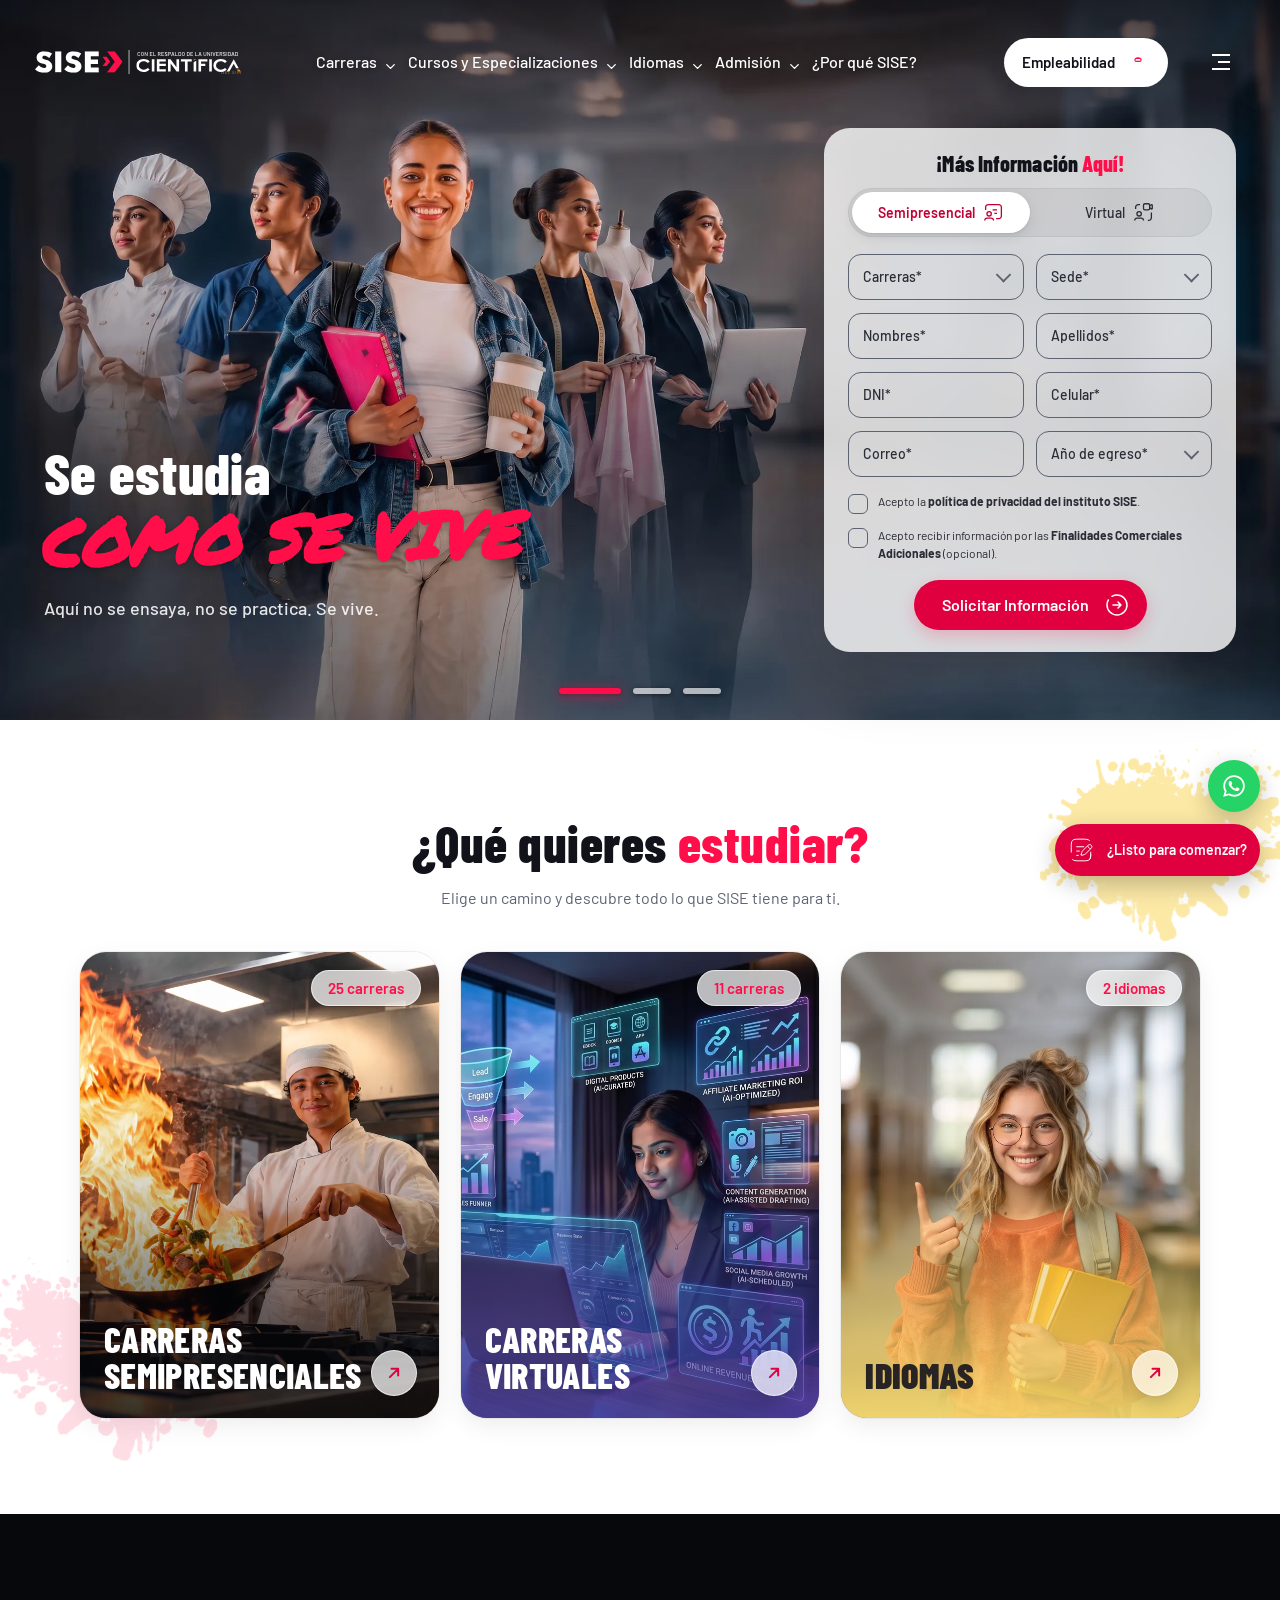
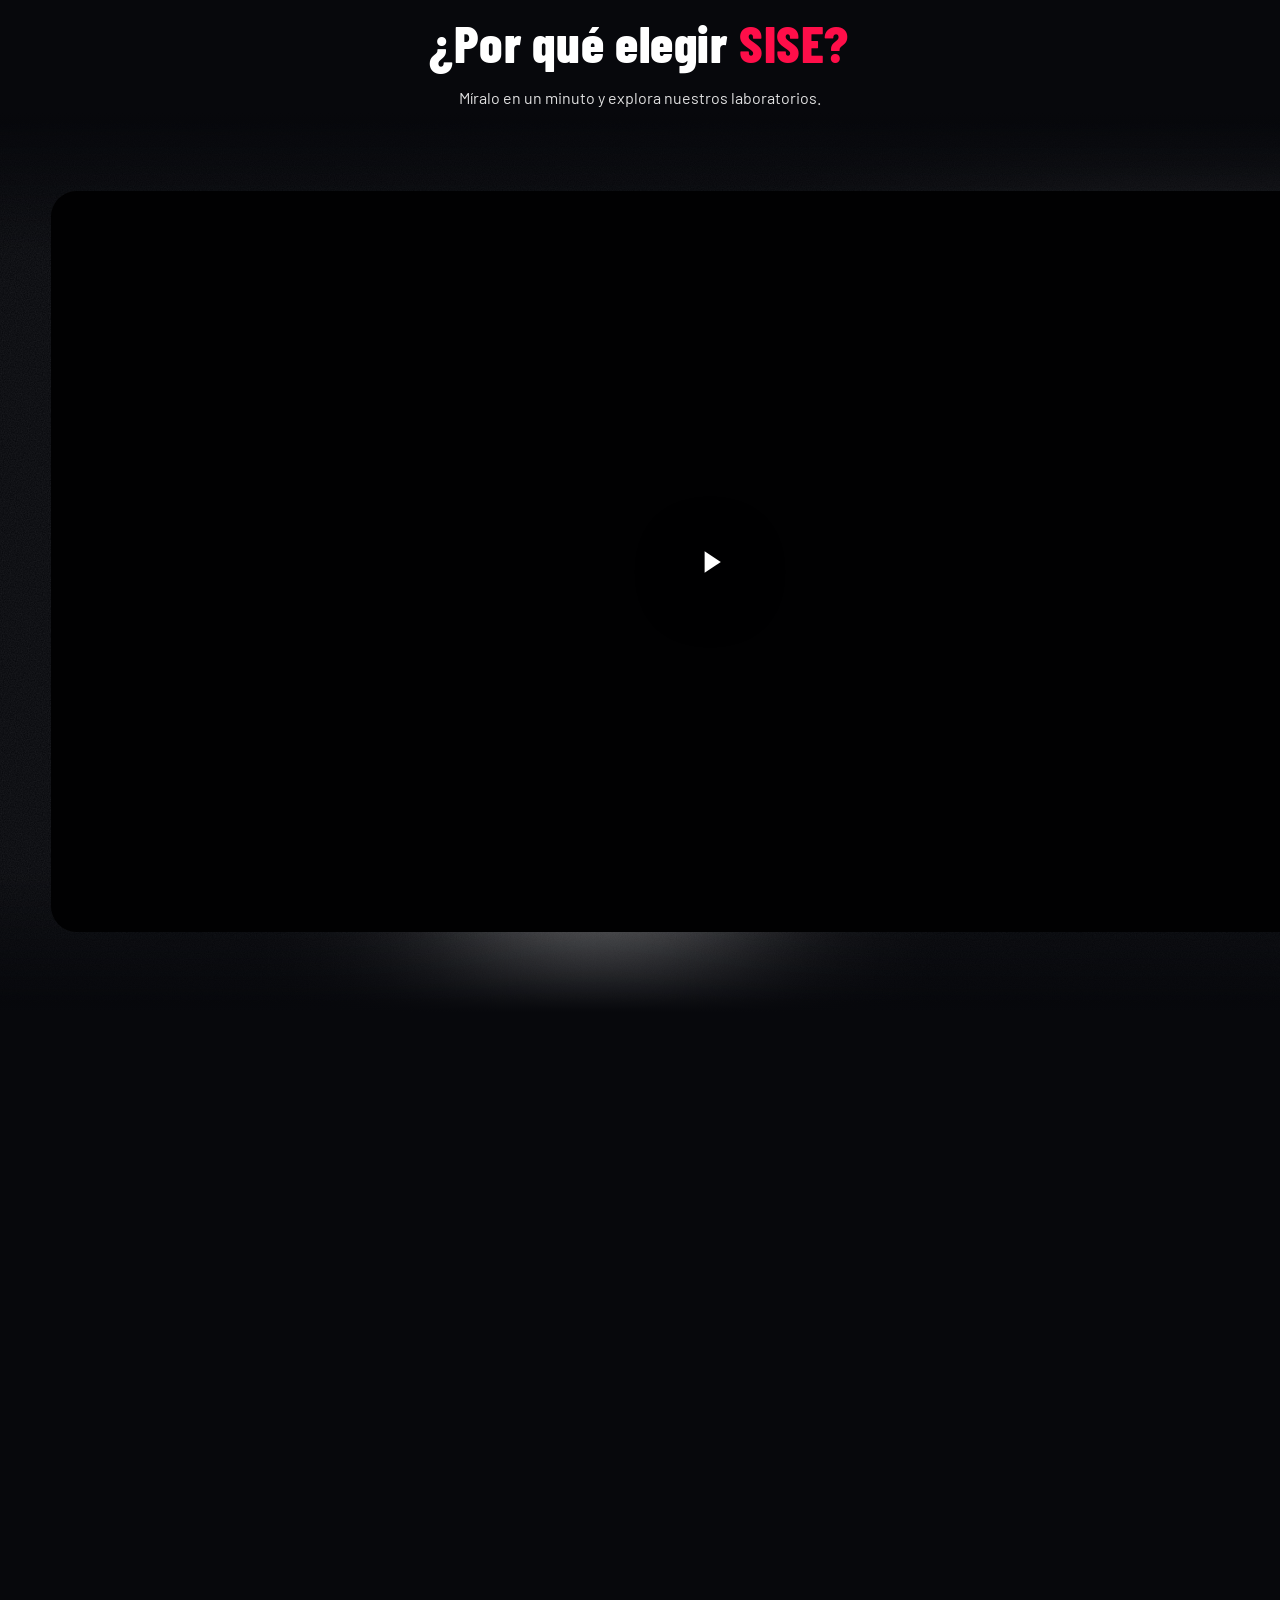
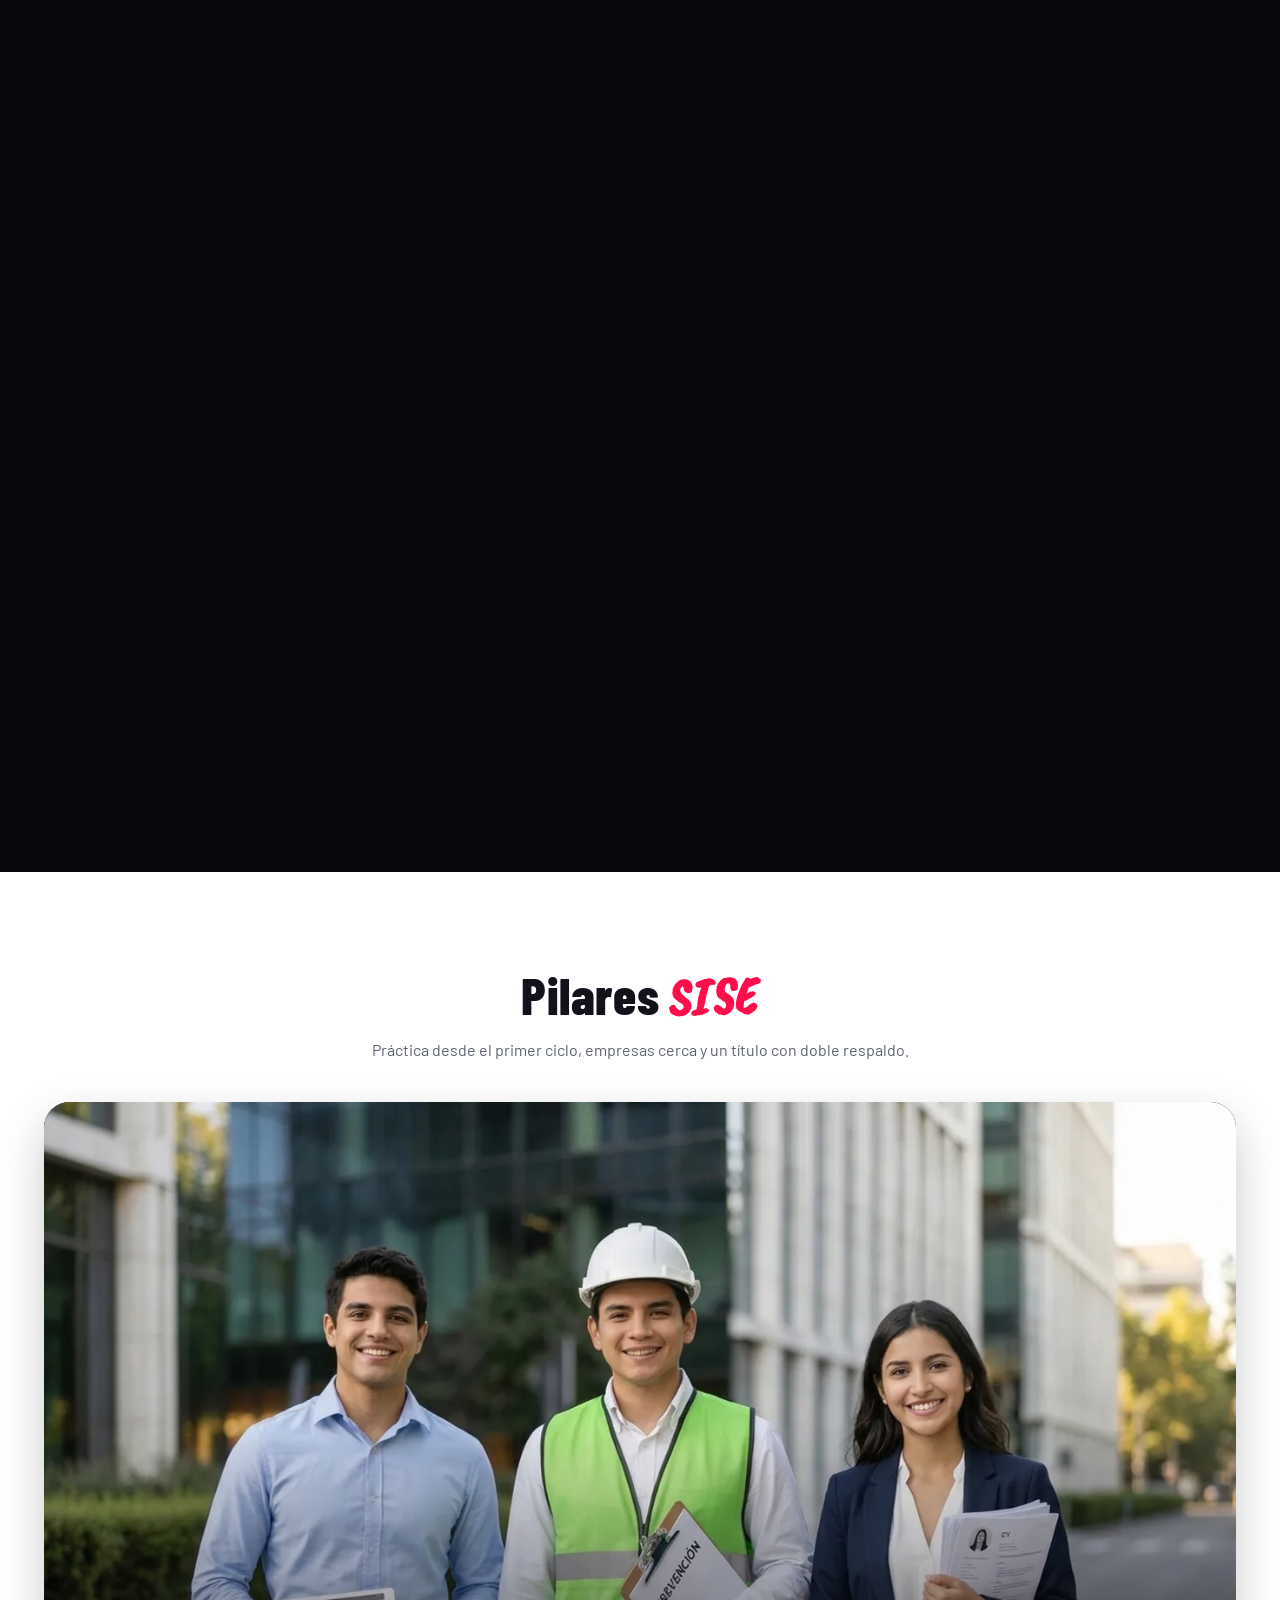
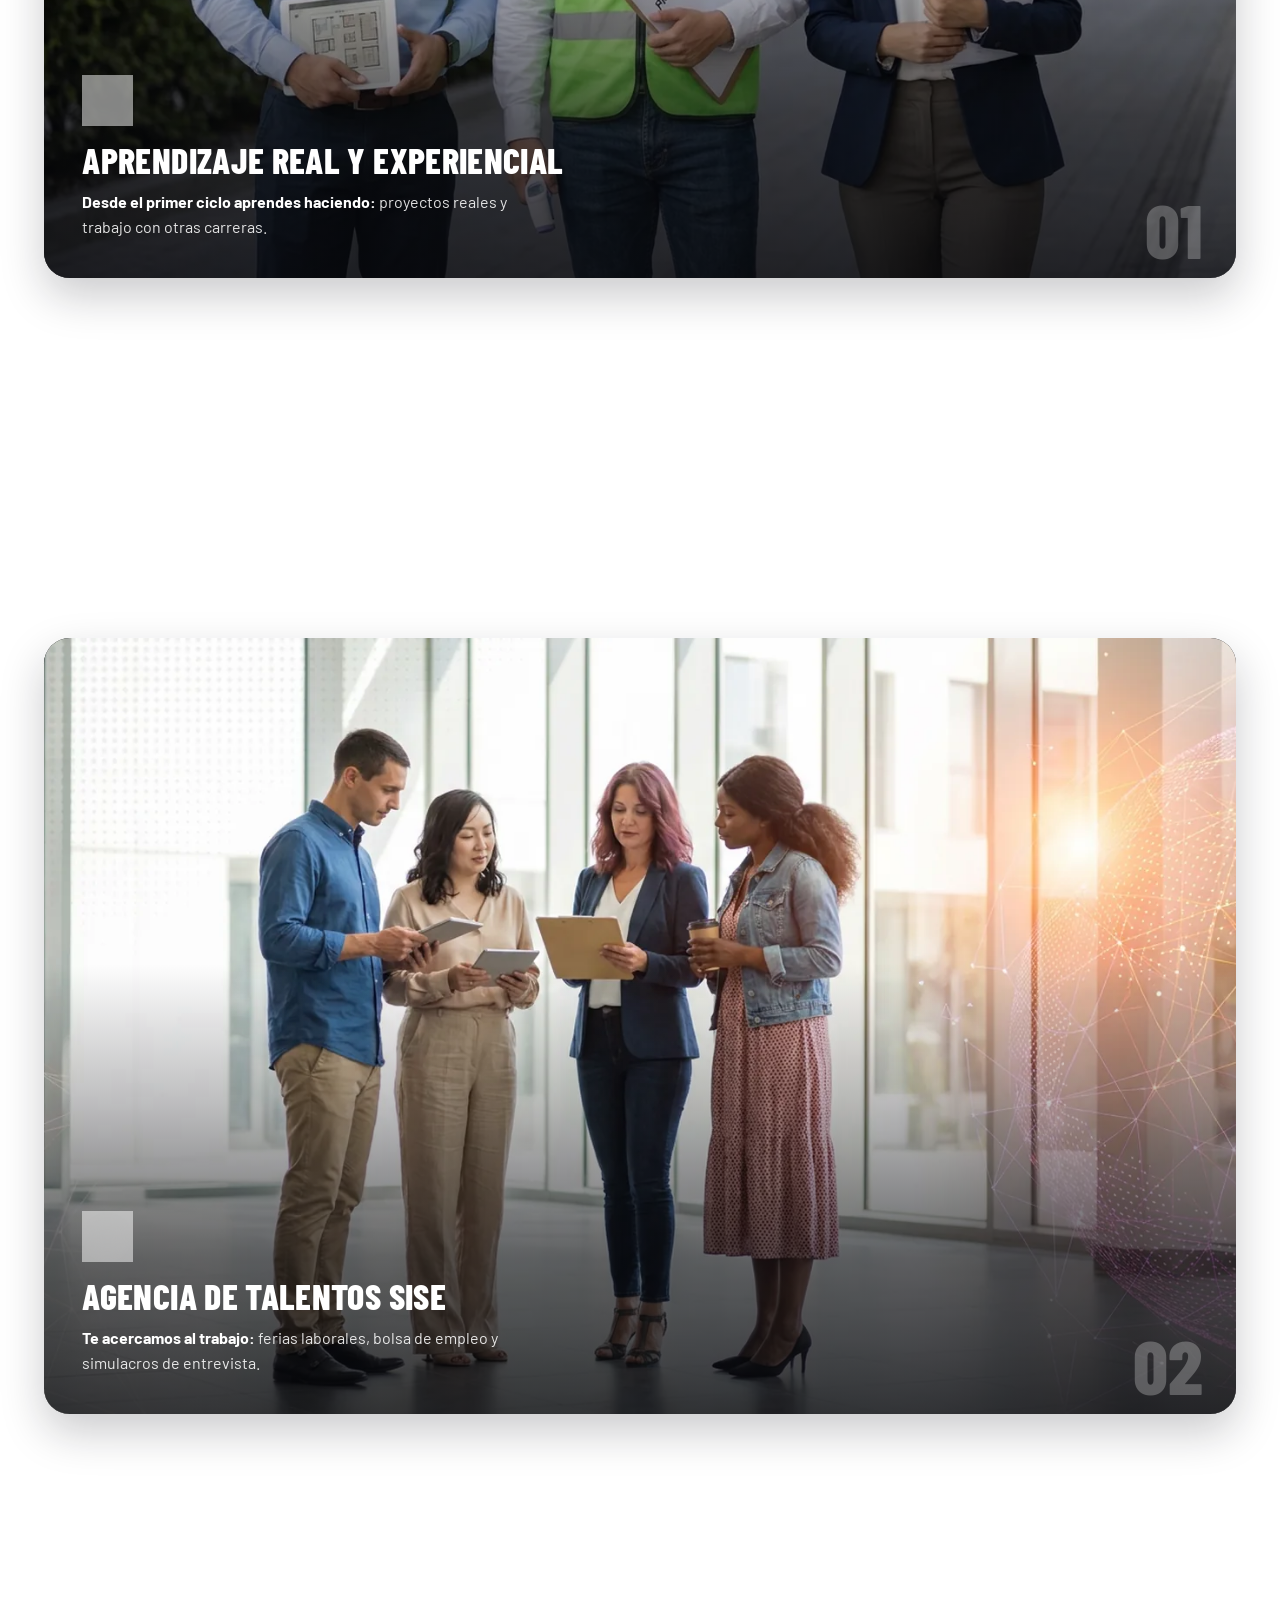
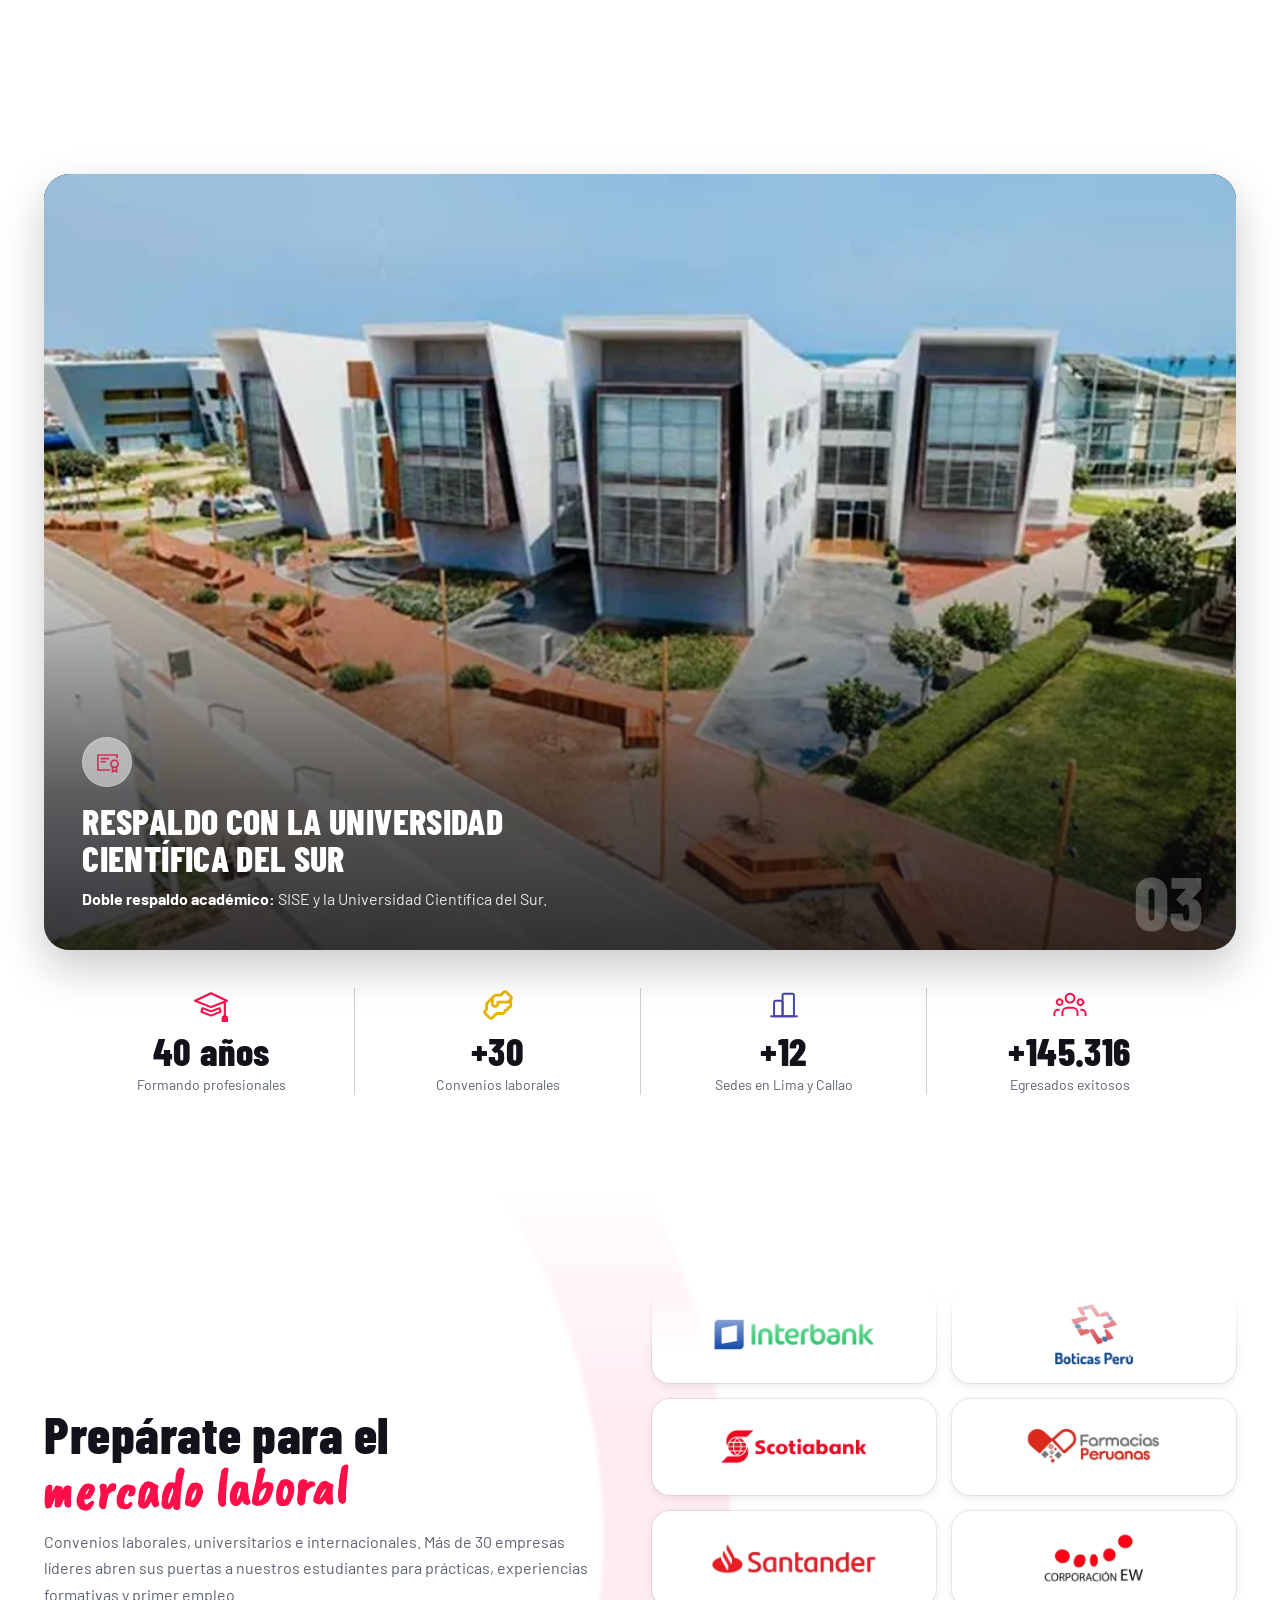
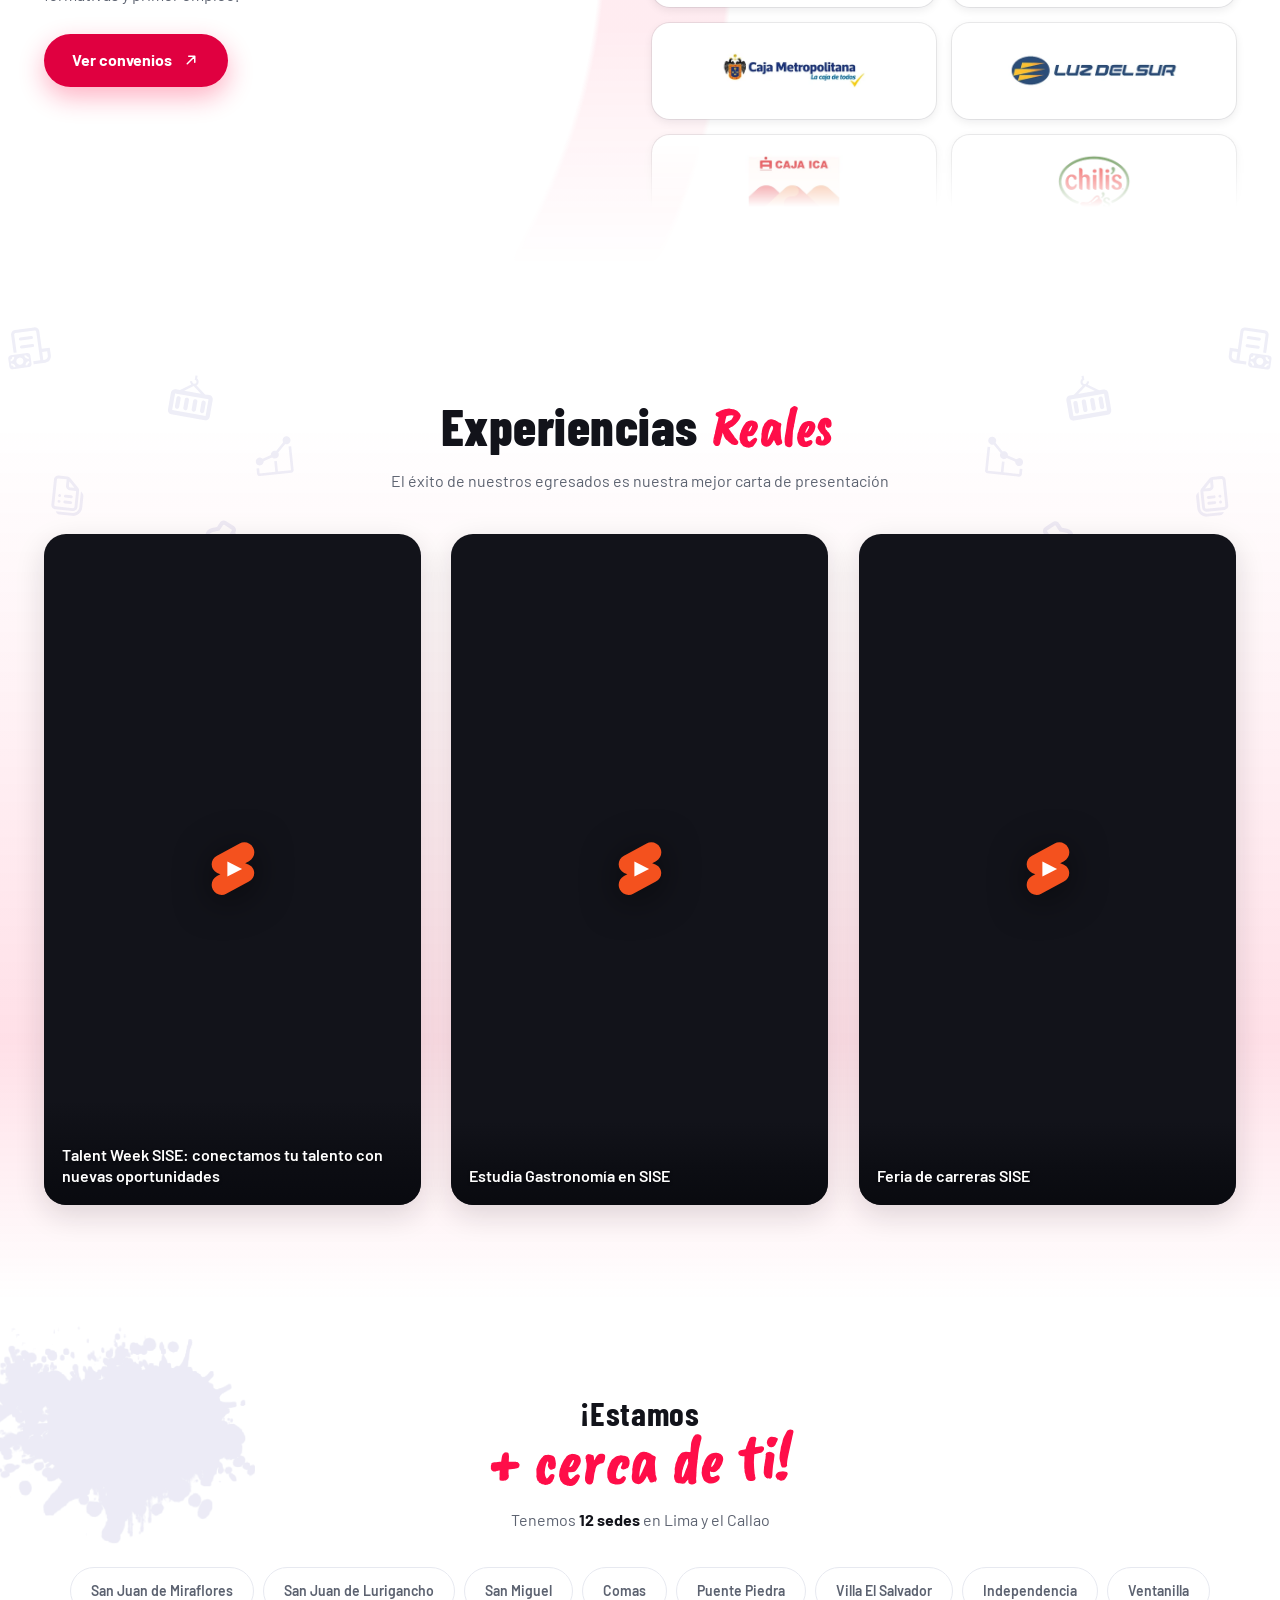
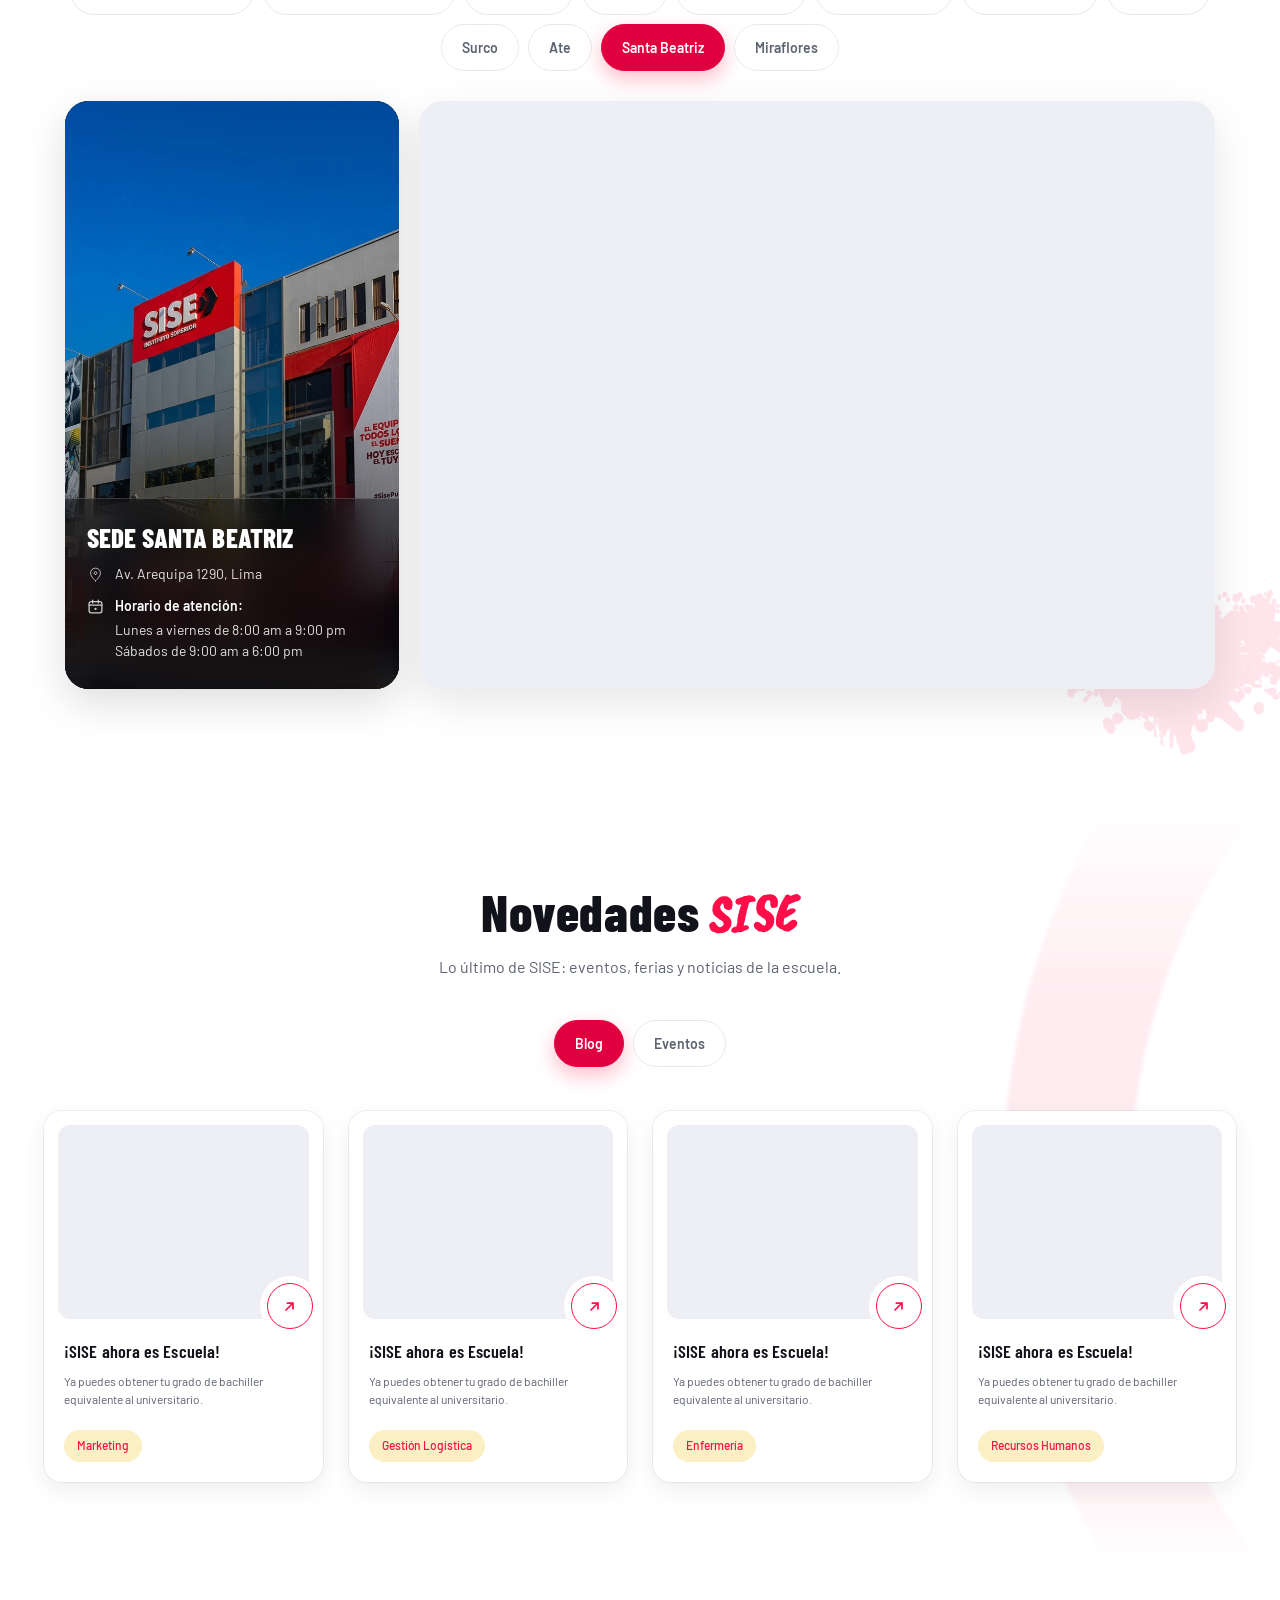
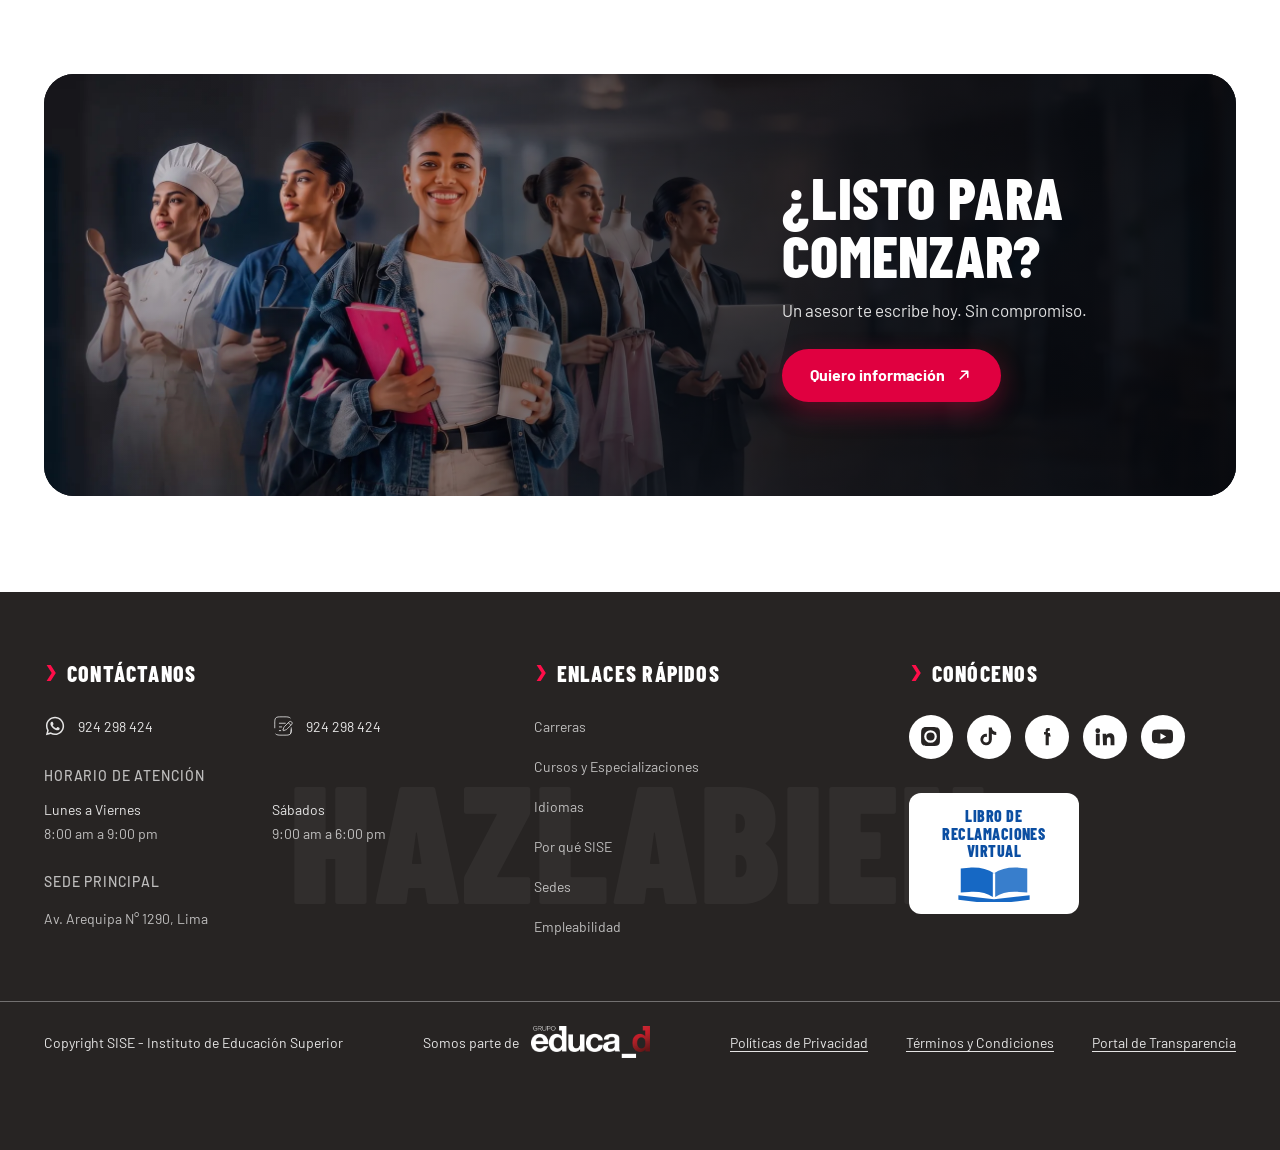
==== index.html @ 885f4445 "Logistica: areas de la carrera en tarjetas, malla real y logo mas chico - "Que aprenderas en la carr" ====
<!DOCTYPE html>
<html lang="es">
<head>
<meta charset="UTF-8">
<meta name="viewport" content="width=device-width, initial-scale=1.0">
<title>SISE · Instituto Superior — Se estudia como se vive</title>
<meta name="description" content="Instituto Superior SISE. Más de 24 carreras profesionales semipresenciales y 100% virtuales. 12 sedes en Lima y Callao. 40 años formando profesionales.">
<meta name="theme-color" content="#FF0E49">

<link rel="icon" type="image/svg+xml" href="assets/img/favicon.svg?v=769">
<link rel="icon" type="image/png" sizes="32x32" href="assets/img/favicon-32.png">
<link rel="apple-touch-icon" href="assets/img/apple-touch-icon.png">


<!-- Cada version del banner se precarga solo donde se usa: con una
     sola precarga, en movil se bajaban 82 KB de la imagen de
     escritorio que no llega a pintarse nunca. -->
<link rel="preload" as="font" type="font/woff2" crossorigin href="assets/fonts/barlow-400.woff2">
<link rel="preload" as="font" type="font/woff2" crossorigin href="assets/fonts/barlow-condensed-800.woff2">
<link rel="preload" as="image" href="assets/img/hero-01.webp?v=3">
<link rel="stylesheet" href="assets/css/style.css?v=769">
</head>
<body class="inicio">

<a class="skip-link" href="#main">Saltar al contenido</a>

<!-- ============ HEADER ============ -->
<header class="site-header" id="siteHeader">
  <div class="header-shell">
    <div class="nav-pill">
      <a class="brand" href="#inicio" aria-label="SISE — Instituto Superior, avalado por la Universidad Científica del Sur">
        <span class="brand-logo" data-ico="logo-respaldo" aria-hidden="true"></span>
      </a>

      <nav class="main-nav" id="mainNav" aria-label="Navegación principal"></nav>

      <a class="btn-empleo" href="#">
        Empleabilidad
        <span class="lottie" data-lottie="assets/anim/empleabilidad.json" aria-hidden="true"></span>
      </a>

      <button class="burger" id="burger" aria-label="Abrir menú" aria-expanded="false" aria-controls="mobileMenu">
        <span class="burger-abrir" data-ico="menu" aria-hidden="true"></span>
        <svg class="burger-cerrar" viewBox="0 0 24 24" aria-hidden="true"><path d="M5 5l14 14M19 5L5 19" fill="none" stroke="currentColor" stroke-width="2.2" stroke-linecap="round"/></svg>
      </button>
    </div>
  </div>
</header>

<!-- Menú desplegado (lo abre la hamburguesa) -->
<aside class="site-menu" id="mobileMenu" aria-hidden="true" aria-label="Men&uacute; principal">
  <div class="sm-sheet">
    <span class="sm-deco" aria-hidden="true">
      <span class="sm-deco-1" data-ico="chevron-doble"></span>
    </span>

    <div class="sm-top">
      <a class="sm-brand" href="index.html" aria-label="SISE &mdash; Instituto Superior, avalado por la Universidad Cient&iacute;fica del Sur">
        <span class="sm-brand-logo" data-ico="logo-respaldo" aria-hidden="true"></span>
      </a>
      <button class="menu-close" id="menuClose" type="button" aria-label="Cerrar men&uacute;">
        <svg viewBox="0 0 24 24" aria-hidden="true"><path d="M5 5l14 14M19 5L5 19" fill="none" stroke="currentColor" stroke-width="2.4" stroke-linecap="round"/></svg>
      </button>
    </div>


    <div class="sm-body">
      <nav class="sm-cols" id="menuNav" aria-label="Mapa del sitio"></nav>
      <div class="sm-side" id="menuSide"></div>
    </div>

    <div class="sm-foot">
      <div class="sm-contacto" id="menuContacto"></div>
      <ul class="sm-social" id="menuRedes"></ul>
    </div>
  </div>
</aside>

<main id="main">

<!-- ============ HERO ============ -->
<section class="hero" id="inicio" aria-roledescription="carrusel" aria-label="Presentación">
  <div class="hero-bg" id="heroStage"></div>
  <!-- Video solo sobre la primera diapositiva. Las otras dos son piezas
       de campana que traen su propio texto dentro de la imagen, asi que
       taparlas con el video las dejaria sin nada que decir.
       El archivo lo carga main.js y solo en escritorio: en movil son
       2,7 MB de datos para un adorno. -->
  <video class="hero-video" id="heroVideo" muted loop playsinline
         preload="none" aria-hidden="true" tabindex="-1"
         poster="assets/img/hero-01.webp?v=3"
         data-src="assets/video/home.mp4"></video>
  <div class="hero-veil"></div>

  <div class="shell hero-grid">
    <div class="hero-copy">
      <h1 class="hero-title">
        <span class="l1">Se estudia</span>
        <span class="l2">Como se vive</span>
      </h1>
      <p class="hero-sub">Aquí no se ensaya, no se practica. Se vive.</p>

    </div>

    <!-- Formulario de admisión -->
    <div class="lead-card" id="form">
      <button class="lead-cerrar" id="cerrarForm" type="button" aria-label="Cerrar formulario">
        <svg viewBox="0 0 24 24" aria-hidden="true"><path d="M6 6l12 12M18 6L6 18" fill="none" stroke="currentColor" stroke-width="2.2" stroke-linecap="round"/></svg>
      </button>
      <h2 class="lead-title">¡Más Información <em>Aquí!</em></h2>

      <form class="lead-form" id="leadForm" novalidate>
        <div class="mod-switch" role="radiogroup" aria-label="¿Qué modalidad te gustaría estudiar?">
          <button type="button" class="mod-opt is-on" role="radio" aria-checked="true" data-mod="Semipresencial">
            <span>Semipresencial</span><span data-ico="semipresencial" aria-hidden="true"></span>
          </button>
          <button type="button" class="mod-opt" role="radio" aria-checked="false" data-mod="Virtual">
            <span>Virtual</span><span data-ico="virtual" aria-hidden="true"></span>
          </button>
          <input type="hidden" name="modalidad" id="f-modalidad" value="Semipresencial">
        </div>

        <div class="field">
          <select id="f-carrera" name="carrera" required>
            <option value=""></option>
          </select>
          <label for="f-carrera">Carreras<i>*</i></label>
        </div>
        <div class="field">
          <select id="f-sede" name="sede" required>
            <option value=""></option>
          </select>
          <label for="f-sede">Sede<i>*</i></label>
        </div>

        <div class="field">
          <input id="f-nombres" name="nombres" type="text" autocomplete="given-name" placeholder="Ej. Josué" required>
          <label for="f-nombres">Nombres<i>*</i></label>
        </div>
        <div class="field">
          <input id="f-apellidos" name="apellidos" type="text" autocomplete="family-name" placeholder="Ej. Frías Aquino" required>
          <label for="f-apellidos">Apellidos<i>*</i></label>
        </div>

        <div class="field">
          <input id="f-dni" name="dni" type="text" inputmode="numeric" maxlength="8" placeholder="Ej. 72412629" required>
          <label for="f-dni">DNI<i>*</i></label>
        </div>
        <div class="field">
          <input id="f-celular" name="celular" type="tel" inputmode="numeric" maxlength="9" autocomplete="tel" placeholder="Ej. 960619753" required>
          <label for="f-celular">Celular<i>*</i></label>
        </div>

        <div class="field">
          <input id="f-correo" name="correo" type="email" inputmode="email" autocomplete="email" placeholder="Ej. josue@gmail.com" required>
          <label for="f-correo">Correo<i>*</i></label>
        </div>
        <div class="field">
          <!-- Los años los pone main.js: siempre llegan hasta el actual -->
          <select id="f-anio" name="anio" required>
            <option value=""></option>
          </select>
          <label for="f-anio">Año de egreso<i>*</i></label>
        </div>

        <label class="check">
          <input type="checkbox" name="privacidad" required>
          <span class="box" aria-hidden="true"></span>
          <span class="txt">Acepto la <a href="politica-de-privacidad.html" target="_blank" rel="noopener">política de privacidad del instituto SISE</a>.</span>
        </label>

        <label class="check">
          <input type="checkbox" name="comerciales">
          <span class="box" aria-hidden="true"></span>
          <span class="txt">Acepto recibir información por las <a href="#" target="_blank" rel="noopener">Finalidades Comerciales Adicionales</a> (opcional).</span>
        </label>

        <button class="submit-btn" type="submit">
          <span>Solicitar Información</span>
          <span data-ico="flecha-circulo" aria-hidden="true"></span>
        </button>
        <p class="form-msg" id="formMsg" role="status" aria-live="polite"></p>
      </form>
    </div>
  </div>

  <div class="hero-nav" id="heroNav" hidden>
    <div class="hero-dots" id="heroDots" role="tablist" aria-label="Diapositivas"></div>
  </div>
</section>


<!-- ============ CARRERAS ============ -->
<section class="section hub" id="carreras">
  <div class="shell">
    <header class="section-head reveal">
      <h2 class="section-title">&iquest;Qu&eacute; quieres <em>estudiar?</em></h2>
      <p class="section-sub">Elige un camino y descubre todo lo que SISE tiene para ti.</p>
    </header>

    <div class="hub-grid reveal reveal-stagger">
      <a class="hub-card hub--rojo" href="carreras-semipresenciales.html" style="animation-delay:0ms">
        <span class="hub-photo" data-bg="assets/img/hub-semipresencial.webp"></span>
        <span class="hub-sello">25 carreras</span>
        <span class="hub-body">
          <span class="hub-title">Carreras <br>Semipresenciales</span>
        </span>
      </a>

      <a class="hub-card hub--azul" href="carreras-virtuales.html" style="animation-delay:80ms">
        <span class="hub-photo" data-bg="assets/img/hub-virtual.webp"></span>
        <span class="hub-sello">11 carreras</span>
        <span class="hub-body">
          <span class="hub-title">Carreras <br>Virtuales</span>
        </span>
      </a>

      <a class="hub-card hub--amarillo" href="idiomas.html" style="animation-delay:160ms">
        <span class="hub-photo" data-bg="assets/img/hub-idiomas.webp"></span>
        <span class="hub-sello">2 idiomas</span>
        <span class="hub-body">
          <span class="hub-title">Idiomas</span>
        </span>
      </a>
    </div>
  </div>
</section>

<!-- ============ ¿POR QUÉ ELEGIR SISE? ============ -->
<!-- Panel con carril: el titulo pasa con el scroll normal y despues la
     fila (video + laboratorios) se queda fija a pantalla completa
     mientras el scroll la desplaza de lado. Las tarjetas las pinta
     main.js desde PORQUE_SLIDES. -->
<section class="section porque" id="porque">
  <div class="pq-panel">
    <header class="section-head reveal">
      <h2 class="section-title">&iquest;Por qu&eacute; elegir <em>SISE?</em></h2>
      <p class="section-sub">M&iacute;ralo en un minuto y explora nuestros laboratorios.</p>
    </header>

    <!-- El recorrido: mide una pantalla mas lo que viaja la fila -->
    <div class="pq-recorrido">
      <div class="pq-pin">
        <!-- Foto de fondo: se queda quieta mientras la fila se desliza -->
        <div class="pq-fondo" aria-hidden="true"></div>
        <div class="pq-caja" id="pqCaja">
          <div class="pq-carril" id="pqCarril">
            <div class="pq-video" id="pqVideoView" data-yt="E2R48vT67i8">
              <div class="pq-poster" id="pqPoster" aria-hidden="true"></div>
              <button class="pq-play" id="pqPlay" type="button" aria-label="Reproducir el video de SISE">
                <svg viewBox="0 0 24 24" aria-hidden="true"><circle cx="12" cy="12" r="11" fill="rgba(0,0,0,.42)"/><path d="M10 8v8l6-4z" fill="#fff"/></svg>
              </button>
            </div>
          </div>
        </div>
        <!-- Guia de deslizamiento: solo cuando la fila se mueve con el dedo -->
        <div class="pq-guia" aria-hidden="true">
          <span class="pq-guia-txt">Desliza
            <svg viewBox="0 0 24 24"><path d="M5 12h14m0 0-5-5m5 5-5 5" fill="none" stroke="currentColor" stroke-width="2" stroke-linecap="round" stroke-linejoin="round"/></svg>
          </span>
          <span class="pq-guia-barra"><span></span></span>
        </div>
      </div>
    </div>
  </div>
</section>

<!-- ============ PILARES SISE ============ -->
<!-- Panel con foto de fondo que cambia cada 3 segundos. Abajo, una
     pestana por pilar: la activa muestra su texto y su linea avanza
     mientras dura la foto. -->
<section class="section pilares" id="pilares">
  <div class="shell">
    <header class="section-head reveal">
      <h2 class="section-title">Pilares <em>SISE</em></h2>
      <p class="section-sub">Pr&aacute;ctica desde el primer ciclo, empresas cerca y un t&iacute;tulo con doble respaldo.</p>
    </header>

    <!-- Las tres se apilan al bajar: cada una se queda pegada y la
         siguiente se le monta encima dejando ver su borde. El orden lo
         marca --i, que separa los topes. -->
    <div class="pil-stack">
      <article class="pil-ficha reveal" style="--i:0">
        <span class="pil-ficha-foto" data-bg="assets/img/pilar-aprendizaje.webp"></span>
        <span class="pil-ficha-n" aria-hidden="true">01</span>
        <div class="pil-ficha-txt">
          <span class="pil-ico"><svg class="pil-svg" viewBox="0 0 24 24" fill="none" aria-hidden="true">
            <path d="M14.7139 10.238C14.8005 9.9976 14.9351 9.77731 15.1095 9.59053C15.2839 9.40376 15.4945 9.25439 15.7284 9.15151C16.2133 8.93651 16.7624 8.91681 17.2614 9.09651C18.3104 9.46851 18.8709 10.583 18.5129 11.586C18.3339 12.0875 17.9814 12.516 17.4979 12.6725C16.9979 12.8345 15.8649 12.989 15.5904 13.7575M8.3714 3.75401C8.3534 4.13901 8.5364 4.73901 8.8414 5.02101C9.1114 5.27101 8.7709 5.92001 9.1054 6.29801C9.4754 6.71701 9.4234 6.96001 9.0929 7.53301C8.5579 8.46051 8.2909 9.35401 8.5814 10.571M11.1984 12.961C10.5619 13.093 10.1184 12.377 9.7129 11.876C9.0949 11.111 8.6879 10.5325 7.9029 10.38C6.2859 10.0655 5.6744 7.63551 6.8464 6.81551C7.2544 6.53051 7.8744 6.43351 7.9224 5.72701C7.9549 5.24401 7.6209 5.37601 7.4099 5.42101L6.5929 5.59451C6.0109 5.71801 6.3729 4.89701 6.7939 4.81101M10.5539 14.922C10.3434 13.983 9.6414 13.49 8.7229 13.3955C8.1879 13.3405 7.8259 12.774 7.4144 12.444C6.9094 12.039 6.3994 11.863 6.0254 12.359C5.9384 11.904 5.5974 11.666 5.3254 11.4005C5.0374 11.1195 4.9089 10.602 4.7704 10.177M6.3789 15.1485C7.2409 15.1945 7.4359 14.9835 7.9189 14.826C8.3384 14.689 8.8114 14.803 9.0409 15.02M10.6519 17.4645L9.2909 16.8555C8.3159 16.42 8.7359 15.2455 9.2824 14.83M20.2444 12.3285C20.5734 11.7345 21.2019 11.1685 21.1129 10.4C21.0414 9.78601 20.3829 9.57551 19.9454 8.89051C19.6914 8.49401 19.9364 7.72551 19.0699 6.83551C18.4939 6.24551 18.4909 5.40451 18.2324 4.76051C17.8839 3.89051 17.1874 2.90201 16.4454 2.91701C15.9569 2.92701 15.4964 3.41851 14.9819 2.78701C14.4204 2.09801 12.9904 2.54051 13.1034 3.77701C12.3149 4.45151 12.0684 5.55651 12.2624 6.51851C12.3874 7.13551 12.0249 7.70851 12.1194 8.54601C12.1674 8.96751 12.4704 9.10501 12.3864 9.78751C12.2944 10.5325 12.8764 10.755 12.7254 11.2705C12.5594 11.8375 12.5444 12.313 12.6219 12.7505C12.7269 13.347 12.7544 13.948 12.5784 14.547C12.3949 15.539 11.9779 16.361 12.6209 17.537C12.2709 18.44 12.4309 19.3435 12.6449 20.247C12.6209 21.7245 13.8449 22.112 14.9989 21.289C15.5058 20.8817 16.0616 20.5394 16.6534 20.27C17.5319 19.866 17.5879 19.491 17.7449 19.05C17.8529 18.6745 18.1994 18.4595 18.5959 18.36C18.9584 18.2685 18.8994 17.865 19.1009 17.639C19.3434 17.368 19.6329 17.297 19.9224 17.167C20.4099 16.947 20.5389 16.485 20.4724 15.812C20.3724 14.809 20.7559 14.6495 21.0409 14.2745C21.5509 13.6045 21.2384 12.6555 20.8449 11.4745M15.5529 15.929C15.4309 16.2705 15.0429 16.445 14.6849 16.3185H14.6844C14.3264 16.1915 14.1354 15.8115 14.2574 15.47V15.4695C14.3799 15.1275 14.7684 14.9535 15.1259 15.08C15.4839 15.207 15.6749 15.587 15.5529 15.929ZM10.5324 21.681C11.3414 21.5415 12.1839 20.7275 11.8444 19.963C11.6819 19.5965 11.5304 19.3115 11.6254 18.833C11.7954 17.976 11.4114 17.5975 11.4594 16.828C11.4959 16.243 11.7014 15.3745 11.7014 13.921V10.81C10.7664 10.088 11.4184 8.18101 11.4699 6.77301C11.5169 5.50201 11.7214 4.24701 11.3749 2.81801C10.8424 1.97301 9.3584 2.11401 8.7549 2.96151C8.5959 3.18551 8.2984 2.91351 7.9589 2.85751C6.1929 2.56551 5.6799 4.49901 5.2099 6.07801C5.0589 6.58501 4.7399 6.69451 4.3819 7.46901C4.2604 7.73251 4.4369 8.75251 3.9409 9.16951C3.5059 9.53551 2.9574 10.1 3.1659 10.8395C3.3469 11.48 2.7019 12.4145 2.6934 13.588C2.6879 14.373 3.2134 14.4865 3.4709 14.8695C3.7039 15.2165 2.9959 17.0025 4.2294 17.193C5.3319 17.363 4.8304 17.7505 5.1844 17.88C5.4424 17.9735 5.9524 18.108 6.1829 18.2765C6.8269 18.747 6.5199 19.7105 7.2329 20.173L9.5174 21.656C9.7644 21.816 10.2219 21.7345 10.5324 21.681Z" stroke="currentColor" stroke-width="1.6" stroke-linecap="round" stroke-linejoin="round"/>
          </svg></span>
          <h3 class="pil-ficha-t">Aprendizaje real y experiencial</h3>
          <p class="pil-ficha-p"><strong>Desde el primer ciclo aprendes haciendo:</strong> proyectos reales y trabajo con otras carreras.</p>
        </div>
      </article>
      <article class="pil-ficha reveal" style="--i:1">
        <span class="pil-ficha-foto" data-bg="assets/img/pilar-talentos.webp"></span>
        <span class="pil-ficha-n" aria-hidden="true">02</span>
        <div class="pil-ficha-txt">
          <span class="pil-ico"><svg class="pil-svg" viewBox="0 0 24 24" fill="none" aria-hidden="true">
            <path d="M12 16C15.866 16 19 12.866 19 9C19 5.13401 15.866 2 12 2C8.13401 2 5 5.13401 5 9C5 12.866 8.13401 16 12 16Z" stroke="currentColor" stroke-width="1.6" stroke-linecap="round" stroke-linejoin="round"/>
            <path d="M7 13.8973V20.9995C7 21.0831 7.02101 21.1655 7.06109 21.239C7.10118 21.3124 7.15906 21.3746 7.22944 21.4199C7.29981 21.4652 7.38043 21.4921 7.4639 21.4981C7.54737 21.5042 7.63102 21.4892 7.70718 21.4545L12 19.5L16.2928 21.4545C16.369 21.4892 16.4526 21.5042 16.5361 21.4981C16.6196 21.4921 16.7002 21.4652 16.7706 21.4199C16.8409 21.3746 16.8988 21.3124 16.9389 21.239C16.979 21.1655 17 21.0831 17 20.9995V13.8973" stroke="currentColor" stroke-width="1.6" stroke-linecap="round" stroke-linejoin="round"/>
          </svg></span>
          <h3 class="pil-ficha-t">Agencia de talentos SISE</h3>
          <p class="pil-ficha-p"><strong>Te acercamos al trabajo:</strong> ferias laborales, bolsa de empleo y simulacros de entrevista.</p>
        </div>
      </article>
      <article class="pil-ficha reveal" style="--i:2">
        <span class="pil-ficha-foto" data-bg="assets/img/pilar-prestigio.webp"></span>
        <span class="pil-ficha-n" aria-hidden="true">03</span>
        <div class="pil-ficha-txt">
          <span class="pil-ico"><svg class="pil-svg" viewBox="0 0 24 24" fill="none" aria-hidden="true">
            <path fill-rule="evenodd" clip-rule="evenodd" d="M20.5 5.5H3.5V18.5H14.5V20H2V4H22V8H20.5V5.5ZM5.5 7.5H13.5V9H5.5V7.5ZM10.5 10.5H5.5V12H10.5V10.5ZM18.75 9C19.8769 9.00079 20.9575 9.44882 21.7543 10.2457C22.5512 11.0425 22.9992 12.1231 23 13.25C22.9999 13.8658 22.8657 14.4742 22.6066 15.0329C22.3476 15.5915 21.9699 16.0871 21.5 16.485V21.965L18.75 20.59L16 21.965V16.485C15.5301 16.0871 15.1524 15.5915 14.8934 15.0329C14.6343 14.4742 14.5001 13.8658 14.5 13.25C14.5008 12.1231 14.9488 11.0425 15.7457 10.2457C16.5425 9.44882 17.6231 9.00079 18.75 9ZM18.75 18.91L20 19.535V17.31C19.605 17.435 19.185 17.5 18.75 17.5C18.315 17.5 17.895 17.43 17.5 17.31V19.535L18.75 18.91ZM16 13.25C16.0013 13.9789 16.2915 14.6776 16.8069 15.1931C17.3224 15.7085 18.0211 15.9987 18.75 16C19.4789 15.9987 20.1776 15.7085 20.6931 15.1931C21.2085 14.6776 21.4987 13.9789 21.5 13.25C21.4987 12.5211 21.2085 11.8224 20.6931 11.3069C20.1776 10.7915 19.4789 10.5013 18.75 10.5C18.0211 10.5013 17.3224 10.7915 16.8069 11.3069C16.2915 11.8224 16.0013 12.5211 16 13.25Z" fill="currentColor"/>
          </svg></span>
          <h3 class="pil-ficha-t">Respaldo con la Universidad Cient&iacute;fica del Sur</h3>
          <p class="pil-ficha-p"><strong>Doble respaldo acad&eacute;mico:</strong> SISE y la Universidad Cient&iacute;fica del Sur.</p>
        </div>
      </article>
    </div><!-- Tira de cifras: la prueba de lo que prometen los pilares. Sin
       tarjeta ni iconos, para que no compita con la franja de arriba. -->
  <div class="shell">
    <div class="pil-cifras reveal" id="statsCard">
      <div class="pil-cifra">
        <span class="pil-cifra-ico" data-ico="cifra-anios" aria-hidden="true"></span>
        <p class="pil-num"><span class="counter" data-to="40" data-dur="1600">0</span> a&ntilde;os</p>
        <p class="pil-dato">Formando profesionales</p>
      </div>
      <div class="pil-cifra">
        <span class="pil-cifra-ico" data-ico="cifra-convenios" aria-hidden="true"></span>
        <p class="pil-num">+<span class="counter" data-to="30" data-dur="1600">0</span></p>
        <p class="pil-dato">Convenios laborales</p>
      </div>
      <div class="pil-cifra">
        <span class="pil-cifra-ico" data-ico="cifra-sedes" aria-hidden="true"></span>
        <p class="pil-num">+<span class="counter" data-to="12" data-dur="1600">0</span></p>
        <p class="pil-dato">Sedes en Lima y Callao</p>
      </div>
      <div class="pil-cifra">
        <span class="pil-cifra-ico" data-ico="cifra-egresados" aria-hidden="true"></span>
        <p class="pil-num">+<span class="counter" data-to="150000" data-dur="2000" data-sep="1">0</span></p>
        <p class="pil-dato">Egresados exitosos</p>
      </div>
    </div>
  </div>
</section>

<!-- ============ CONVENIOS ============ -->
<section class="section convenios" id="convenios">
  <div class="shell conv-2col">

    <div class="conv-txt">
      <header class="section-head section-head--left reveal">
        <h2 class="section-title">Prep&aacute;rate para el <em>mercado laboral</em></h2>
        <p class="section-sub">Convenios laborales, universitarios e internacionales. M&aacute;s de 30 empresas l&iacute;deres abren sus puertas a nuestros estudiantes para pr&aacute;cticas, experiencias formativas y primer empleo.</p>
      </header>
      <a class="btn btn-pill btn-primary conv-cta reveal" href="#">Ver convenios
        <svg class="ico-arrow" viewBox="0 0 24 24" aria-hidden="true"><path d="M7 17 17 7m0 0H9m8 0v8" fill="none" stroke="currentColor" stroke-width="2" stroke-linecap="round" stroke-linejoin="round"/></svg>
      </a>
    </div>

    <div class="conv-rails reveal" role="region" aria-label="Empresas con convenio">
      <div class="conv-rail">
        <div class="conv-track conv-track--sube" id="convTrackA"></div>
      </div>
      <div class="conv-rail">
        <div class="conv-track conv-track--baja" id="convTrackB"></div>
      </div>
    </div>

  </div>
</section>

<!-- ============ EXPERIENCIAS REALES ============ -->
<section class="section experiencias" id="experiencias">
  <div class="shell">
    <header class="section-head reveal">
      <h2 class="section-title">Experiencias <em>Reales</em></h2>
      <p class="section-sub">El éxito de nuestros egresados es nuestra mejor carta de presentación</p>
    </header>
    <div class="exp-grid reveal reveal-stagger" id="expGrid"></div>
  </div>
</section>

<!-- ============ SEDES ============ -->
<section class="sedes" id="sedes">
  <div class="shell">
    <header class="sedes-head reveal">
      <h2 class="sedes-title"><span class="sm">&iexcl;Estamos</span><span class="lg">+ cerca de ti!</span></h2>
      <p class="sedes-sub" id="sedeCount">Tenemos <strong>12 sedes</strong> en Lima y el Callao</p>
    </header>

    <div class="chips sede-chips reveal" role="tablist" aria-label="Elige una sede" id="sedeChips"></div>

    <div class="sede-select reveal">
      <label class="sede-q" for="sedeSelect">&iquest;En qu&eacute; sede te gustar&iacute;a estudiar?</label>
      <div class="sede-caja">
        <select id="sedeSelect"></select>
      </div>
    </div>

    <div class="sede-panel reveal">
      <article class="sede-info" id="sedeInfo"></article>
      <div class="sede-mapa" id="sedeMapa"></div>
    </div>
  </div>
</section>

<!-- ============ NOVEDADES ============ -->
<section class="section novedades" id="novedades">
  <div class="shell">
    <header class="section-head reveal">
      <h2 class="section-title">Novedades <em>SISE</em></h2>
      <p class="section-sub">Lo último de SISE: eventos, ferias y noticias de la escuela.</p>
    </header>

    <div class="chips chips-center reveal" role="tablist" aria-label="Tipo de novedad">
      <button class="chip is-active" data-news="blog" role="tab" aria-selected="true">Blog</button>
      <button class="chip" data-news="eventos" role="tab" aria-selected="false">Eventos</button>
    </div>

    <div class="news-grid reveal reveal-stagger" id="newsGrid"></div>
  </div>
</section>

</main>

<!-- ============ CIERRE ============ -->
<!-- Ultima llamada antes del pie: quien baja hasta aqui ya esta
     interesado y no deberia tener que volver al banner. -->
<section class="section cierre">
  <div class="shell cierre-caja reveal">
    <div class="cierre-foto" aria-hidden="true"></div>
    <div class="cierre-txt">
    <h2 class="cierre-titulo">&iquest;Listo para <em>comenzar?</em></h2>
    <p class="cierre-sub">Un asesor te escribe hoy. Sin compromiso.</p>
    <div class="cierre-acciones">
      <a class="btn btn-pill btn-primary" href="#form">Quiero informaci&oacute;n
        <svg class="ico-arrow" viewBox="0 0 24 24" aria-hidden="true"><path d="M7 17 17 7m0 0H9m8 0v8" fill="none" stroke="currentColor" stroke-width="2" stroke-linecap="round" stroke-linejoin="round"/></svg>
      </a>
    </div>
    </div>
  </div>
</section>

<!-- ============ FOOTER ============ -->
<!-- Reproductor de testimonios -->
<div class="video-modal" id="videoModal" role="dialog" aria-modal="true" aria-label="Testimonio en video" hidden>
  <button class="vm-cerrar" id="vmCerrar" type="button" aria-label="Cerrar video">
    <svg viewBox="0 0 24 24" aria-hidden="true"><path d="M6 6l12 12M18 6L6 18" fill="none" stroke="currentColor" stroke-width="2.4" stroke-linecap="round"/></svg>
  </button>
  <div class="vm-caja" id="vmCaja"></div>
</div>

<footer class="site-footer" id="contacto">
  <span class="footer-mark" aria-hidden="true">HAZLABIEN</span>

  <div class="shell footer-grid reveal reveal-stagger">
    <div class="fcol fcol-contacto">
      <h3 class="fcol-title"><span class="chev" data-ico="chevron-simple" aria-hidden="true"></span>Contáctanos</h3>

      <ul class="tel-list">
        <li><span data-ico="whatsapp" aria-hidden="true"></span><a href="https://wa.me/51924298424" target="_blank" rel="noopener">924 298 424</a></li>
        <li><span data-ico="telefono" aria-hidden="true"></span><a href="tel:+51924298424">924 298 424</a></li>
      </ul>

      <p class="fcol-sub">Horario de atención</p>
      <ul class="horario">
        <li><strong>Lunes a Viernes</strong><span>8:00 am a 9:00 pm</span></li>
        <li><strong>Sábados</strong><span>9:00 am a 6:00 pm</span></li>
      </ul>

      <p class="fcol-sub">Sede principal</p>
      <p class="fcol-text">Av. Arequipa N° 1290, Lima</p>
    </div>

    <div class="fcol">
      <h3 class="fcol-title"><span class="chev" data-ico="chevron-simple" aria-hidden="true"></span>Enlaces rápidos</h3>
      <ul class="fcol-list">
        <li><a href="#carreras">Carreras</a></li>
        <li><a href="cursos.html">Cursos y Especializaciones</a></li>
        <li><a href="idiomas.html">Idiomas</a></li>
        <li><a href="por-que-sise.html">Por qué SISE</a></li>
        <li><a href="#sedes">Sedes</a></li>
        <li><a href="#">Empleabilidad</a></li>
      </ul>
    </div>

    <div class="fcol">
      <h3 class="fcol-title"><span class="chev" data-ico="chevron-simple" aria-hidden="true"></span>Conócenos</h3>
      <ul class="social">
        <li><a href="#" aria-label="Instagram"><svg viewBox="0 0 24 24"><path fill="currentColor" d="M12 2.2c3.2 0 3.6 0 4.9.07 1.2.05 1.8.25 2.2.42.6.22 1 .48 1.4.9.4.4.7.8.9 1.4.2.4.4 1 .4 2.2.1 1.3.1 1.7.1 4.9s0 3.6-.1 4.9c0 1.2-.2 1.8-.4 2.2-.2.6-.5 1-.9 1.4-.4.4-.8.7-1.4.9-.4.2-1 .4-2.2.4-1.3.1-1.7.1-4.9.1s-3.6 0-4.9-.1c-1.2 0-1.8-.2-2.2-.4-.6-.2-1-.5-1.4-.9-.4-.4-.7-.8-.9-1.4-.2-.4-.4-1-.4-2.2C2.2 15.6 2.2 15.2 2.2 12s0-3.6.1-4.9c0-1.2.2-1.8.4-2.2.2-.6.5-1 .9-1.4.4-.4.8-.7 1.4-.9.4-.2 1-.4 2.2-.4C8.4 2.2 8.8 2.2 12 2.2m0 3.2A6.6 6.6 0 1 0 18.6 12 6.6 6.6 0 0 0 12 5.4m0 10.9A4.3 4.3 0 1 1 16.3 12 4.3 4.3 0 0 1 12 16.3m6.9-11a1.5 1.5 0 1 1-1.6-1.6 1.5 1.5 0 0 1 1.6 1.6"/></svg></a></li>
        <li><a href="#" aria-label="TikTok"><svg viewBox="0 0 24 24"><path fill="currentColor" d="M16.6 5.8a4.8 4.8 0 0 1-1.1-3.1h-3.2v12.6a2.9 2.9 0 1 1-2-2.8V9.2a6 6 0 1 0 5.2 6V9a7.9 7.9 0 0 0 4.6 1.5V7.3a4.7 4.7 0 0 1-3.5-1.5"/></svg></a></li>
        <li><a href="#" aria-label="Facebook"><svg viewBox="0 0 24 24"><path fill="currentColor" d="M15.4 8.4h-2v-1.6c0-.7.5-.9.8-.9h1.2V3.1L13.6 3c-2 0-2.5 1.5-2.5 2.5v1.9H9.4v2.6h1.7V21h3.3v-8.9h2z"/></svg></a></li>
        <li><a href="#" aria-label="LinkedIn"><svg viewBox="0 0 24 24"><path fill="currentColor" d="M4.98 3.5A2.5 2.5 0 1 0 5 8.5a2.5 2.5 0 0 0 0-5M3 9h4v12H3zM10 9h3.8v1.7h.05a4.2 4.2 0 0 1 3.75-2c4 0 4.75 2.6 4.75 6V21h-4v-5.3c0-1.3 0-2.9-1.8-2.9s-2.05 1.4-2.05 2.8V21h-4z"/></svg></a></li>
        <li><a href="#" aria-label="YouTube"><svg viewBox="0 0 24 24"><path fill="currentColor" d="M23 12s0-3.4-.4-5a2.6 2.6 0 0 0-1.8-1.8C19.2 4.7 12 4.7 12 4.7s-7.2 0-8.8.5A2.6 2.6 0 0 0 1.4 7C1 8.6 1 12 1 12s0 3.4.4 5a2.6 2.6 0 0 0 1.8 1.8c1.6.5 8.8.5 8.8.5s7.2 0 8.8-.5a2.6 2.6 0 0 0 1.8-1.8c.4-1.6.4-5 .4-5M9.8 15.3V8.7l6 3.3z"/></svg></a></li>
      </ul>

      <a class="reclamaciones" href="#" target="_blank" rel="noopener" aria-label="Libro de Reclamaciones Virtual">
        <span class="rec-txt">Libro de<br>Reclamaciones<br>Virtual</span>
        <svg class="rec-book" viewBox="0 0 64 30" aria-hidden="true">
          <path fill="currentColor" d="M32 6.2C26.6 2.4 19.4.8 11 1.4L4 2v20.4l7-.6c8-.7 14.9.8 20 4.4V6.2Z"/>
          <path fill="currentColor" d="M32 6.2c5.4-3.8 12.6-5.4 21-4.8l7 .6v20.4l-7-.6c-8-.7-14.9.8-20 4.4V6.2Z" opacity=".85"/>
          <path fill="currentColor" d="M2 24.6 32 28l30-3.4v3.9L32 32 2 28.5Z"/>
        </svg>
      </a>
    </div>
  </div>

  <div class="footer-bar">
    <div class="shell footer-bar-inner">
      <p>Copyright SISE - Instituto de Educación Superior</p>
      <p class="footer-educad">Somos parte de <img src="assets/img/logo-grupo-educad.webp" alt="Grupo Educa_d" width="118" height="32" loading="lazy"></p>
      <nav aria-label="Enlaces legales">
        <a href="politica-de-privacidad.html">Políticas de Privacidad</a>
        <a href="#">Términos y Condiciones</a>
        <a href="portal-de-transparencia.html">Portal de Transparencia</a>
      </nav>
    </div>
  </div>
</footer>

<!-- Formulario emergente y botones flotantes -->
<div class="form-velo" id="formVelo" hidden></div>
<div class="floaters">
  <div class="wa-caja">
    <div class="wa-menu" id="waMenu" role="menu" aria-label="Elige con qui&eacute;n hablar" hidden></div>
    <button class="floater floater-wa" id="abrirWa" type="button" aria-haspopup="true" aria-expanded="false" aria-controls="waMenu" aria-label="Escr&iacute;benos por WhatsApp">
      <span data-ico="whatsapp" aria-hidden="true"></span>
    </button>
  </div>
  <a class="floater floater-call" href="tel:+5116255656" aria-label="Ll&aacute;manos"><span data-ico="telefono" aria-hidden="true"></span></a>
  <button class="floater floater-form" id="abrirForm" type="button" aria-expanded="false">
    <span class="floater-ico" data-ico="telefono" aria-hidden="true"></span>
    <span class="floater-txt" id="txtRegistro"></span>
  </button>
</div>

<script src="assets/js/icons.js?v=769"></script>
<script src="assets/js/data.js?v=769"></script>
<script src="assets/js/crm.js?v=769"></script>
<script src="assets/js/main.js?v=769"></script>
</body>
</html>
---- assets/css/style.css ----
/* ============================================================
   TIPOGRAFIAS
   ============================================================
   Alojadas aqui, no pedidas a Google: quita dos viajes de ida y vuelta
   antes de poder pintar texto y deja de depender de un tercero. Solo el
   subconjunto latino y los grosores que usa la web.
   font-display:swap: el texto se ve desde el primer momento con la
   tipografia del sistema y cambia al cargar la nuestra. */
@font-face{
  font-family:'Barlow';font-style:normal;font-weight:400;font-display:swap;
  src:url('../fonts/barlow-400.woff2') format('woff2');
}
@font-face{
  font-family:'Barlow';font-style:normal;font-weight:500;font-display:swap;
  src:url('../fonts/barlow-500.woff2') format('woff2');
}
@font-face{
  font-family:'Barlow';font-style:normal;font-weight:600;font-display:swap;
  src:url('../fonts/barlow-600.woff2') format('woff2');
}
@font-face{
  font-family:'Barlow';font-style:normal;font-weight:700;font-display:swap;
  src:url('../fonts/barlow-700.woff2') format('woff2');
}
@font-face{
  font-family:'Barlow';font-style:normal;font-weight:800;font-display:swap;
  src:url('../fonts/barlow-800.woff2') format('woff2');
}
@font-face{
  font-family:'Barlow Condensed';font-style:normal;font-weight:600;font-display:swap;
  src:url('../fonts/barlow-condensed-600.woff2') format('woff2');
}
@font-face{
  font-family:'Barlow Condensed';font-style:normal;font-weight:700;font-display:swap;
  src:url('../fonts/barlow-condensed-700.woff2') format('woff2');
}
@font-face{
  font-family:'Barlow Condensed';font-style:normal;font-weight:800;font-display:swap;
  src:url('../fonts/barlow-condensed-800.woff2') format('woff2');
}
@font-face{
  font-family:'Barlow Condensed';font-style:normal;font-weight:900;font-display:swap;
  src:url('../fonts/barlow-condensed-900.woff2') format('woff2');
}
@font-face{
  font-family:'Permanent Marker';font-style:normal;font-weight:400;font-display:swap;
  src:url('../fonts/permanent-marker-400.woff2') format('woff2');
}
/* Rotulador de la parte roja de los titulos. Permanent Marker solo
   tiene mayusculas; este tiene minusculas, y los titulos van en tipo
   oracion. Subconjunto latino de Google Fonts (licencia OFL). */
@font-face{
  font-family:'Caveat Brush';font-style:normal;font-weight:400;font-display:swap;
  src:url('../fonts/caveat-brush-400.woff2') format('woff2');
}

/* ============================================================
   SISE · Instituto Superior — Hoja de estilos
   Tipografías: Barlow Condensed (títulos) / Barlow (textos)
   Color primario: #FF0E49
   ============================================================ */

/* ---------- Tokens ---------- */
:root{
  /* El rojo de marca es muy luminoso: con letra pequena no llega al
     4,5:1 en ningun fondo (3,88 con texto blanco encima, 3,53 como
     texto sobre el gris de pagina). Por eso tiene tres papeles:
       --red      superficies grandes, titulares, iconos y adornos
       --red-600  fondo de botones y chips con letra blanca (4,95:1)
       --red-700  hover, y el texto rojo pequeno que hay que poder leer
                  si o si: migas, etiquetas y avisos del formulario
                  (5,3-6,4:1). En reposo, lo demas va en --red. */
  --red:#FF0E49;
  --red-600:#E00040;
  --red-700:#C00036;
  --red-soft:#FFE4EC;
  --terciario:#FAD44F;  /* tercer color de marca */
  --crema:#FBF0C4;      /* tinte claro del amarillo */
  /* Azul indigo: tarjetas de Idiomas, pinceladas de Sedes, panel de
     cifras y puntos de la malla. La version en componentes es el mismo
     color, para los rgba() con transparencia: si se cambia uno hay que
     cambiar el otro. */
  --indigo:#4642A6;
  --indigo-rgb:70,66,166;

  /* Grises. Habia 17 sueltos, varios a uno o dos pasos entre si; ahora
     son estos y nada mas. Los tres primeros son de texto y todos pasan
     4,5:1 sobre blanco y sobre el gris de pagina. --muted era #8A90A0 y
     se quedaba en 3,19:1: bajo a #676D7B (4,7:1 en el gris de pagina).
     Del 400 para abajo son de interfaz: bordes, rellenos, adornos. Nunca
     para un texto que haya que leer. */
  --ink:#12131A;       /* titulos */
  --ink-2:#2A2C36;     /* texto fuerte */
  --body:#5C6270;      /* parrafos y controles */
  --muted:#676D7B;     /* texto secundario */
  --gris-400:#9AA0AE;  /* placeholder atenuado, adornos */
  --gris-300:#CBD0DA;  /* bordes de controles, separadores */
  --gris-100:#EDEFF4;  /* rellenos: cajas de imagen, boton cerrar */

  /* Blanco sobre fondo oscuro. Habia ocho opacidades (.62 a .92) que no
     se distinguen entre si; quedan tres niveles. */
  --blanco-2:rgba(255,255,255,.88);   /* secundario */
  --blanco-3:rgba(255,255,255,.7);    /* terciario */

  /* Escala tipografica: 12 14 16 18 22 28 40 52. Los titulos grandes
     van con clamp() entre dos de estos pasos. */

  --white:#fff;
  --carbon:#272423;     /* footer */
  --negro:#07080C;     /* paneles oscuros: Por que elegir SISE y Experiencias */
  --negro-rgb:7,8,12;
  --tienda-lado:clamp(16px,4vw,72px);   /* margen lateral del catalogo */
  --bg:#FFFFFF;        /* fondo general: blanco puro en todo el sitio. Antes era #F5F4F2, un gris
                          calido; se unifico con la ficha de carrera, que ya iba en blanco */
  --bg-soft:#F6F7FA;
  --line:#E7E9F0;

  --blue-1:#0B4FD6;
  --blue-2:#1E86F0;
  --blue-3:#37C4F5;

  --shell:1240px;
  --gut:24px;
  --r-sm:12px;
  --r-md:18px;
  --r-lg:26px;
  --r-xl:34px;

  --shadow-sm:0 4px 16px rgba(18,19,26,.06);
  --shadow-md:0 14px 40px rgba(18,19,26,.10);
  --shadow-lg:0 26px 70px rgba(18,19,26,.16);

  --header-h:78px;
  --ease:cubic-bezier(.22,.61,.36,1);
}

/* ---------- Reset ---------- */
*,*::before,*::after{box-sizing:border-box}

/* ---------- SUPERFICIES ----------
   Tres, y una regla para elegir entre ellas:

   1. PAPEL   Toda tarjeta que se apoye en el fondo plano. Blanca,
              esquinas redondeadas y sombra suave. Van asi el hub de
              carreras, las novedades y los logos de convenios.

   2. FOTO    La imagen a sangre, con velo hacia abajo para sostener el
              texto y el rotulo en pastilla blanca encima. Van asi el
              banner, los pilares, los laboratorios, las experiencias,
              la sede y el cierre.

   3. VIDRIO  Solo lo que flota SOBRE una foto: el formulario y los
              botones del banner, la franja de los pilares, los rotulos
              de laboratorio, los datos de la sede y la cabecera. El
              vidrio necesita algo que desenfocar; sobre el gris plano
              no se ve como vidrio, se ve como un rectangulo gris.

              Dos versiones: la clara, para rotulos con texto oscuro, y
              la oscura, para paneles con texto blanco. Se elige por el
              color del texto, no por el de la foto.

   Una sola pareja de sombras para las tres, en reposo y al pasar por
   encima. Los valores viven aqui para que una tarjeta nueva no tenga
   que inventarse los suyos. */
:root{
  /* Con un filete de 1px delante: sobre el gris la tarjeta blanca se
     despegaba sola; sobre el fondo blanco solo la separaba la sombra y
     en las pantallas con poco contraste se perdia. */
  --papel-sombra:0 0 0 1px rgba(18,19,26,.06),0 8px 24px rgba(18,19,26,.07);
  --papel-sombra-alta:0 0 0 1px rgba(18,19,26,.07),0 18px 42px rgba(18,19,26,.13);
  --vidrio-claro:rgba(255,255,255,.72);
  --vidrio-oscuro:rgba(7,8,12,.34);
  --vidrio-filete:rgba(255,255,255,.65);
  --vidrio-filete-oscuro:rgba(255,255,255,.18);
  --vidrio-blur:blur(14px) saturate(1.3);
}
html{scroll-behavior:smooth;-webkit-text-size-adjust:100%}
@keyframes pageIn{from{opacity:0}to{opacity:1}}
@keyframes riseIn{from{opacity:0;transform:translateY(22px)}to{opacity:1;transform:none}}

body{
  animation:pageIn .5s var(--ease);
  margin:0;
  font-family:'Barlow',system-ui,-apple-system,'Segoe UI',sans-serif;
  /* 16 en todos los anchos. Cada texto visible declara su tamano de la
     escala; esto solo cubre lo que no lo hace. */
  font-size:16px;
  line-height:1.65;
  color:var(--body);
  background:var(--bg);
  overflow-x:hidden;
}
img{max-width:100%;display:block}
/* Sin esto, un display de clase (p. ej. .btn{display:inline-flex})
   pisa la regla del navegador y el elemento se sigue viendo. */
[hidden]{display:none!important}
a{color:inherit;text-decoration:none}
button{font:inherit;color:inherit;border:0;background:none;cursor:pointer}
ul{margin:0;padding:0;list-style:none}
h1,h2,h3,h4{
  font-family:'Barlow Condensed',Impact,sans-serif;
  font-weight:800;
  color:var(--ink);
  line-height:1.02;
  letter-spacing:.005em;
  margin:0;
}
p{margin:0}
:focus-visible{outline:3px solid var(--red);outline-offset:3px;border-radius:4px}

.shell{width:100%;max-width:var(--shell);margin-inline:auto;padding-inline:var(--gut)}

.skip-link{
  position:absolute;left:-9999px;top:0;z-index:999;
  background:var(--red-600);color:#fff;padding:12px 20px;border-radius:0 0 10px 0;font-weight:700;
}
/* Solo con teclado: al pulsar con el raton cerca del borde tambien
   recibia el foco y aparecia el recuadro rojo sin venir a cuento. */
.skip-link:focus-visible{left:0}

/* Visible solo para lectores de pantalla */
.sr-only{
  position:absolute;width:1px;height:1px;padding:0;margin:-1px;
  overflow:hidden;clip:rect(0 0 0 0);white-space:nowrap;border:0;
}

/* Los iconos inyectados desde icons.js llenan su contenedor */
[data-ico]{display:inline-flex;align-items:center;justify-content:center}
[data-ico] > svg{width:100%;height:100%;display:block}
.floater [data-ico]{width:26px;height:26px}
.mod-opt [data-ico]{width:21px;height:21px;flex:none}

/* ---------- Botones ---------- */
.btn{
  display:inline-flex;align-items:center;justify-content:center;gap:10px;
  font-family:'Barlow',sans-serif;font-weight:700;font-size:16px;
  padding:13px 28px;border-radius:10px;cursor:pointer;
  transition:transform .2s var(--ease),background .2s var(--ease),box-shadow .2s var(--ease),color .2s var(--ease);
  white-space:nowrap;
}
.btn-pill{border-radius:999px}
.btn-primary{background:var(--red-600);color:#fff;box-shadow:0 10px 26px rgba(255,14,73,.32)}
.btn-primary:hover{background:var(--red-700);transform:translateY(-2px);box-shadow:0 14px 32px rgba(255,14,73,.42)}
/* Fantasma: solo perfil y letra, sin relleno. Para acciones de apoyo
   que no deben competir con el boton de accion principal. */
.btn-ghost{border:1.5px solid var(--red);color:var(--red);background:transparent}
.btn-ghost:hover{background:var(--red-600);color:#fff;transform:translateY(-2px)}
/* Los botones de apoyo que van sobre una foto: vidrio oscuro con letra
   blanca. Es el mismo trato en el banner del inicio, en el del catalogo
   y en el cierre. */
.btn-outline-light,
.tienda-hero .btn-ghost,
.cierre-acciones .btn-ghost{
  border:1.5px solid rgba(255,255,255,.55);color:#fff;
  background:rgba(255,255,255,.14);
  -webkit-backdrop-filter:var(--vidrio-blur);backdrop-filter:var(--vidrio-blur);
}
.btn-outline-light:hover{background:var(--red-600);border-color:var(--red-600)}
.btn-block{width:100%}
.ico-arrow{width:18px;height:18px;flex:none;transition:transform .25s var(--ease)}
.btn:hover .ico-arrow{transform:translate(3px,-3px)}

/* ---------- Header (barra flotante tipo píldora) ---------- */
.site-header{
  position:fixed;inset:26px 0 auto 0;z-index:100;
  transition:inset .3s var(--ease),transform .34s var(--ease),opacity .28s var(--ease);
  will-change:transform;
}
/* Se aparta hacia arriba al bajar. El 100% no basta: hay que subir
   ademas el hueco que deja el inset, si no asoma el borde inferior. */
.site-header.is-hidden{
  transform:translateY(calc(-100% - 40px));
  opacity:0;pointer-events:none;
}
.site-header.is-stuck{inset:10px 0 auto 0}
/* 1400 y no 1288: con cinco entradas (Admision) la pildora de 1240px
   quedaba apretada. Es una barra flotante, no tiene que cuadrar con la
   columna del contenido. */
.header-shell{width:100%;max-width:1400px;margin-inline:auto;padding-inline:var(--gut)}

/* Sobre el banner no hay panel: ni borde, ni fondo, ni desenfoque.
   Lo que sostiene el texto es el degradado del borde superior de la
   foto (.hero-veil). El panel sólido vuelve al hacer scroll. */
.nav-pill{
  position:relative;
  display:flex;align-items:center;gap:clamp(12px,1.8vw,28px);
  padding:11px 12px 11px 10px;border-radius:999px;
  border:1.5px solid transparent;
  background:transparent;
  transition:background .3s var(--ease),border-color .3s var(--ease),
             padding .3s var(--ease),backdrop-filter .3s var(--ease);
}
.main-nav a,.nav-link{text-shadow:0 1px 6px rgba(0,0,0,.45)}
/* Aire propio delante de Empleabilidad y del icono del menu: el gap de
   la pastilla lo reparten todos los elementos por igual y la separacion
   contra el boton se quedaba en el minimo.

   Va con condicion de ancho a proposito: 1181px es justo donde deja de
   valer la regla que esconde los enlaces. Por debajo no hay barra que
   separar -manda el reparto de Empleabilidad y la hamburguesa a la
   derecha- y estos margenes solo estorbarian. */
@media (min-width:1181px){
  .btn-empleo{margin-left:clamp(14px,1.5vw,24px)}
  .burger{margin-left:8px}
}
/* Al salir del banner sí hay barra: ahí no hay foto que respetar */
.site-header.is-stuck .nav-pill{
  background:rgba(14,15,20,.92);
  border-color:rgba(255,255,255,.16);
  backdrop-filter:blur(14px);-webkit-backdrop-filter:blur(14px);
  /* El relleno holgado va mas abajo, con su condicion de ancho. */
  padding:8px 12px 8px 26px;
}
.site-header.is-stuck .nav-link{text-shadow:none}
/* Con el panel pintado se nota mucho mas lo justo que va el contenido
   contra el borde, asi que la barra se ensancha un poco. Tiene que ir
   despues de la regla de arriba: misma especificidad, y alli el relleno
   estrecho ganaba por estar mas abajo en la hoja. */
@media (min-width:1181px){
  .site-header.is-stuck .nav-pill{padding:10px 18px 10px 28px}
}

/* Logo real (SVG del diseño): las letras toman currentColor,
   el chevron conserva el rojo de marca #FF0C47 */
.brand{display:flex;align-items:center;flex:none;color:#fff}
/* Ancho explicito (alto x 4, la proporcion del logo). Con width:auto y
   aspect-ratio, Safari medía el enlace con el tamano por defecto de un
   SVG sin dimensiones -300px- y en movil empujaba Empleabilidad y la
   hamburguesa fuera de la pantalla. Chrome no tiene ese fallo. */
.brand-logo{display:block;width:108px;height:27px}
/* Logo con el aval de la Universidad Cientifica del Sur: proporcion
   598x87 (6,9:1). Crece lo que permite cada ancho para que se lea el
   rotulo "con el respaldo de la universidad", que ocupa 11,5 de los 87
   de alto: a 36px sus mayusculas se quedaban en 4,7px. Medido en cada
   ancho, con la cabecera arriba y al bajar. Hoy: 40px desde 1440
   (5,3px de rotulo), 36px de 821 a 1439 y 30px en el tramo apretado de
   1181 a 1299 (mas abajo); se rebajo un ~10% a peticion desde 44/40/32.
   A 48px el boton del menu se salia de la pantalla a 1366. La pildora no crece: su alto lo marca Empleabilidad (52px).
   El ancho va explicito por el mismo motivo de Safari. */
.brand-logo[data-ico="logo-respaldo"]{width:248px;height:36px}
@media (min-width:1440px){
  .brand-logo[data-ico="logo-respaldo"]{width:275px;height:40px}
}
.brand-logo > svg{width:100%;height:100%;display:block}

/* El hueco entre entradas: 16px a 1300 (la pildora aun es estrecha y en
   Cursos no cabia mas), ~28px a 1366 y 32px desde ~1390, cuando la
   pildora ya tiene su ancho maximo. Sube rapido a proposito: el sitio que
   gana la pildora se reparte entre las entradas y no en los extremos. */
.main-nav{display:flex;align-items:center;gap:clamp(11px,calc(18vw - 218px),32px);margin-inline:auto}
/* Laptops chicas (1181-1299): a 1200 la hamburguesa se salia 45px de la
   pantalla. Solo en este tramo se juntan las entradas, el logo baja un
   poco y Empleabilidad se estrecha; desde 1300 la pildora ya tiene sitio
   y por debajo de 1181 el menu va entero en la hamburguesa. */
@media (min-width:1181px) and (max-width:1299px){
  .main-nav{gap:10px}
  .brand-logo[data-ico="logo-respaldo"]{width:206px;height:30px}
  .site-header .btn-empleo{padding:12px 18px;font-size:15px;margin-left:12px}
  /* La barra pintada (al bajar, y siempre en las paginas internas como
     Cursos) lleva mas relleno lateral: aqui se recorta para que quepa. */
  .site-header.is-stuck .nav-pill{padding:8px 10px 8px 18px}
}
.nav-link{
  display:inline-flex;align-items:center;gap:6px;
  font-family:inherit;font-size:16px;font-weight:500;color:#fff;
  position:relative;padding:5px 0;white-space:nowrap;cursor:pointer;
  transition:color .2s var(--ease);
}
.nav-link::after{
  content:'';position:absolute;left:0;bottom:0;height:2px;width:0;background:var(--red);
  transition:width .28s var(--ease);
}
.nav-link:hover{color:var(--red)}
.nav-link:hover::after{width:100%}
.nav-link .caret{width:15px;height:15px;flex:none;transition:transform .25s var(--ease)}

/* ---- Dropdown ---- */
.nav-item{position:relative}
/* El panel de carreras es más ancho que su enlace: se centra sobre la
   píldora entera, por eso el enlace deja de ser el punto de anclaje. */
.nav-item.has-mega{position:static}
.nav-item:hover .nav-link,.nav-item.is-open .nav-link{color:var(--red)}
.nav-item:hover .nav-link::after,.nav-item.is-open .nav-link::after{width:100%}
.nav-item:hover .caret,.nav-item.is-open .caret{transform:rotate(180deg)}

.drop{
  position:absolute;top:calc(100% + 18px);left:50%;translate:-50% 0;
  min-width:258px;padding:10px;border-radius:18px;
  background:rgba(20,21,28,.94);
  backdrop-filter:blur(16px);-webkit-backdrop-filter:blur(16px);
  border:1px solid rgba(255,255,255,.14);
  box-shadow:0 22px 50px rgba(0,0,0,.4);
  opacity:0;visibility:hidden;transform:translateY(-8px);
  transition:opacity .22s var(--ease),transform .22s var(--ease),visibility .22s;
  z-index:5;
}
/* puente invisible para que el ratón llegue al panel */
.drop::before{content:'';position:absolute;left:0;right:0;top:-18px;height:18px}
.nav-item:hover .drop,.nav-item.is-open .drop,.nav-item:focus-within .drop{
  opacity:1;visibility:visible;transform:translateY(0);
}
.drop a{
  display:block;padding:10px 14px;border-radius:11px;
  font-size:14px;font-weight:500;color:var(--blanco-2);white-space:nowrap;
  transition:background .18s var(--ease),color .18s var(--ease),padding-left .18s var(--ease);
}
.drop a:hover{background:rgba(255,255,255,.1);color:#fff;padding-left:19px}
.drop a.is-cta{
  margin-top:6px;background:var(--red-600);color:#fff;font-weight:600;text-align:center;
}
.drop a.is-cta:hover{background:var(--red-600);padding-left:14px}

/* ---- Panel de carreras por áreas ----
   A diferencia del resto de desplegables, este va en claro: panel
   blanco, título de área en rojo con su icono y las carreras en gris
   oscuro, tal cual el diseño. */
.drop-mega{
  width:min(1100px,calc(100vw - 32px));
  display:grid;grid-template-columns:repeat(4,1fr);
  gap:30px 24px;padding:30px 28px 34px;
  border-radius:20px;
  background:#fff;
  /* El menu lleva sombra de texto para sostenerse sobre la foto del
     banner. Aqui el fondo es blanco: esa sombra solo deja un halo gris. */
  border:1px solid rgba(15,17,26,.07);
  box-shadow:0 26px 64px rgba(15,17,26,.17);
  backdrop-filter:none;-webkit-backdrop-filter:none;
}
.mega-area{
  display:flex;align-items:center;gap:9px;margin:0 0 4px;
  font-family:'Barlow Condensed',sans-serif;
  font-size:18px;font-weight:700;line-height:1.2;color:var(--red);
}
.drop-mega .mega-area,
.drop-mega .mega-col a{text-shadow:none}
.mega-ico{display:block;width:20px;height:20px;flex:none}
.mega-ico > svg{width:100%;height:100%;display:block}

.drop-mega .mega-col a{
  padding:7px 0;border-radius:0;
  font-size:14px;font-weight:400;line-height:1.35;
  color:var(--body);white-space:normal;
}
/* Idiomas: un solo grupo -> panel estrecho, una columna, bajo su botón.
   Hereda el fondo blanco de drop-mega pero sin el ancho de 1100px. */
/* Ancho fijo: con width:auto el panel se reajustaba segun el texto de
   cada menu y se veia dar un salto al pasar de uno a otro. */
.drop-mega.is-compact{
  width:340px;min-width:0;
  grid-template-columns:1fr;
  gap:0;padding:20px 22px 16px;
}
.drop-mega.is-compact .mega-col a{white-space:nowrap}
/* Nota al pie del panel (MENU[].nota): separada por una linea fina, con
   el icono en rojo y el texto mas chico que las opciones. Ocupa todas
   las columnas en el panel ancho. */
.mega-nota{
  grid-column:1/-1;display:flex;gap:10px;align-items:flex-start;
  margin:10px 0 2px;padding-top:14px;border-top:1px solid var(--line);
  font-size:12.5px;line-height:1.5;color:var(--body);text-shadow:none;
  font-style:italic;text-align:justify;hyphens:auto;
}
.mega-nota-ico{flex:none;width:20px;height:20px;color:var(--red);margin-top:1px}
.mega-nota-ico svg{width:100%;height:100%;display:block}

.drop-mega .mega-col a:hover{
  background:transparent;color:var(--red);padding-left:5px;
}

.btn-empleo{
  display:inline-flex;align-items:center;gap:11px;flex:none;
  background:#fff;color:var(--ink);font-weight:600;font-size:16px;
  padding:13px 26px;border-radius:999px;white-space:nowrap;
  transition:background .22s var(--ease),transform .22s var(--ease),box-shadow .22s var(--ease);
}
/* Icono animado: hereda el color del botón */
.lottie{display:block;flex:none;line-height:0}
.lottie svg{display:block;width:100%;height:100%;overflow:visible}
.lottie svg path{stroke:currentColor!important}
.lottie svg g[clip-path]{clip-path:none!important}
.btn-empleo .lottie{width:24px;height:24px}
/* El icono va en rojo aunque el texto sea oscuro: el Lottie hereda
   currentColor, así que se le da el suyo propio. */
.btn-empleo .lottie{color:var(--red)}
/* Hover suave: la píldora no cambia de color, solo se levanta */
.btn-empleo:hover{background:#FFF3F6;transform:translateY(-2px);box-shadow:0 8px 22px rgba(18,19,26,.16)}

.burger{position:relative;width:44px;height:44px;display:grid;place-content:center;border-radius:12px;flex:none;transition:background .2s}
.burger:hover{background:rgba(255,255,255,.14)}
.burger{color:#fff}
.burger-abrir,.burger-cerrar{width:24px;height:24px;transition:opacity .2s var(--ease),transform .3s var(--ease)}
.burger-cerrar{position:absolute;opacity:0;transform:rotate(-90deg)}
.burger.is-open .burger-abrir{opacity:0;transform:rotate(90deg)}
.burger.is-open .burger-cerrar{opacity:1;transform:rotate(0)}

/* ============================================================
   MENÚ DESPLEGADO (lo abre la hamburguesa)
   ============================================================
   Hoja blanca a pantalla completa con el mapa del sitio. Sustituye al
   panel lateral por niveles: aquel existía para que 24 carreras y 33
   cursos cupieran en una lista de móvil; aquí eso lo resuelve el
   buscador, y las columnas llevan a las páginas de cada sección. */
.site-menu{
  position:fixed;inset:0;z-index:120;background:#fff;
  overflow-y:auto;overscroll-behavior:contain;
  opacity:0;visibility:hidden;
  /* La visibilidad se apaga DESPUÉS del fundido, pero se enciende al
     instante: si tarda, el foco no puede entrar en la hoja al abrir
     (no se puede enfocar lo que aún está oculto). */
  transition:opacity .3s var(--ease),visibility 0s linear .3s;
}
.site-menu.is-open{
  opacity:1;visibility:visible;
  transition:opacity .3s var(--ease),visibility 0s;
}
.sm-sheet{
  position:relative;z-index:1;min-height:100%;
  display:flex;flex-direction:column;
  max-width:1180px;margin-inline:auto;padding:26px var(--gut) 24px;
  transform:translateY(-14px);transition:transform .38s var(--ease);
}
.site-menu.is-open .sm-sheet{transform:none}

/* Chevrón de marca, muy tenue, detrás de todo.
   Cuelga de .sm-sheet y no de .site-menu: el menu tiene scroll propio,
   y un absoluto dentro de un contenedor con scroll se mide contra la
   ventana, no contra el contenido. Colgando del panel crece con el. */
.sm-deco{position:absolute;inset:0;z-index:0;overflow:hidden;pointer-events:none}
/* Un absoluto pinta por encima de los hermanos sin posicionar, asi que
   el contenido necesita su propia capa para quedar delante. */
.sm-top,.sm-body,.sm-foot{position:relative;z-index:1}
.sm-deco > span{position:absolute;display:block;aspect-ratio:67/71}
/* El icono viene solo contorneado; aquí se quiere la silueta maciza. */
.sm-deco > span svg{width:100%;height:100%;display:block}
.sm-deco > span svg path{fill:currentColor;stroke:none}
/* Centrada y a toda la altura de la hoja. El alto manda y el ancho
   sale de la proporcion del icono; en pantallas estrechas eso la hace
   mas ancha que la ventana, y el overflow:hidden del contenedor la
   recorta por los lados, que es justo el efecto buscado. */
/* Discreta y en el hueco de la derecha: a toda altura y en el centro
   cruzaba por detras de las columnas, y pegada abajo se montaba sobre
   la linea del pie y las redes. */
/* Sangrada por el borde derecho y cortada por el: asi se lee como
   fondo de marca. Suelta en medio del panel parecia un descuido, y a
   toda altura cruzaba por detras del texto. */
.sm-deco-1{
  right:-7%;top:50%;height:auto;width:min(46vw,560px);
  transform:translateY(-50%);
  color:rgba(255,14,73,.055);
}

/* ---- Cabecera ---- */
.sm-top{
  display:flex;align-items:center;justify-content:space-between;gap:20px;
  padding-bottom:20px;border-bottom:1.5px solid var(--red);
}
.sm-brand{display:inline-flex;flex-direction:column;gap:5px}
.sm-brand-logo{display:block;width:clamp(112px,12vw,142px);color:var(--red)}
.sm-brand-logo svg{width:100%;height:auto;display:block}
/* Logo con el aval (598x87): mas ancho que el anterior para que el texto
   de la Cientifica se lea. Tamaño explicito por Safari, como en el header. */
.sm-brand-logo[data-ico="logo-respaldo"]{width:357px;height:52px}
.sm-brand-logo[data-ico="logo-respaldo"] svg{height:100%}
@media (max-width:640px){
  .sm-brand-logo[data-ico="logo-respaldo"]{width:261px;height:38px}
}
.sm-brand-sub{
  font-family:'Barlow Condensed',sans-serif;font-weight:600;font-size:12px;
  letter-spacing:.3em;text-transform:uppercase;color:var(--ink);
}
.menu-close{
  width:46px;height:46px;flex:none;display:grid;place-content:center;border-radius:12px;
  color:var(--red);transition:background .2s var(--ease),transform .3s var(--ease);
}
.menu-close svg{width:26px;height:26px;display:block}
.menu-close:hover{background:#FFF1F4;transform:rotate(90deg)}

/* ---- Columnas ---- */
.sm-body{
  flex:1;display:grid;
  /* La primera columna es mas ancha: sus etiquetas son las mas largas
     y partian en dos lineas mientras las otras tres sobraban sitio. */
  grid-template-columns:1.3fr 1fr 1.15fr 1.15fr minmax(196px,238px);
  gap:clamp(22px,3vw,46px);padding:clamp(28px,4vw,48px) 0;
}
/* display:contents deja que las tres columnas del <nav> sean celdas de
   la rejilla junto a la tarjeta, sin perder la semántica del nav. */
.sm-cols{display:contents}
/* Rojo de marca, no el oscuro: es el color con el que se reconoce SISE.
   A 19px en negrita cuenta como texto grande y basta con 3:1. */
.sm-col-t{font-weight:700;font-size:19px;color:var(--red);margin-bottom:14px}
.sm-col a{
  display:block;padding:7px 0;font-size:16px;color:var(--body);
  text-wrap:pretty;
  transition:color .2s var(--ease),transform .2s var(--ease);
}
.sm-col a:hover,.sm-col a:focus-visible{color:var(--red-700);transform:translateX(3px)}
/* Separa la oferta académica del resto de páginas del sitio */
.sm-col a.has-sep{margin-top:12px;padding-top:15px;border-top:1px solid var(--line)}
/* Donde estas ahora: negrita y una linea roja debajo. En rojo entero
   pesaba mas que los titulos de grupo. */
.sm-col a[aria-current="page"]{
  font-weight:700;
  text-decoration:underline;
  text-decoration-color:var(--red);
  text-decoration-thickness:2.5px;
  text-underline-offset:5px;
}

/* ---- Accesos por area ---- */
.sm-sub-t{
  margin-top:18px;font-size:12px;font-weight:700;letter-spacing:.08em;
  text-transform:uppercase;color:var(--muted);
}
.sm-areas{display:flex;flex-wrap:wrap;gap:7px;margin-top:10px}
.sm-areas a{
  padding:6px 12px;border-radius:999px;border:1px solid var(--line);
  background:#fff;color:var(--body);font-size:12.5px;white-space:nowrap;
  transition:border-color .2s var(--ease),color .2s var(--ease);
}
.sm-areas a:hover{border-color:var(--red);color:var(--red-700);transform:none}

/* ---- Columna derecha: admisión primero, soporte después ---- */
.sm-side{align-self:start;display:grid;gap:14px}
.sm-cta{background:var(--red-600);color:#fff;border-radius:18px;padding:22px 20px}
.sm-cta-t{
  font-family:'Barlow Condensed',sans-serif;font-weight:800;text-transform:uppercase;
  font-size:22px;line-height:1.05;color:#fff;
}
.sm-cta-p{margin:8px 0 16px;font-size:14px;line-height:1.5;color:var(--blanco-2)}
.sm-cta-btn{
  width:100%;justify-content:center;gap:9px;padding:11px 16px;font-size:14px;
  background:#fff;color:var(--red);
}
.sm-cta-btn:hover{background:#272423;color:#fff;transform:translateY(-2px)}
.sm-fl{display:block;width:20px;height:20px;flex:none;transition:transform .25s var(--ease)}
.sm-fl svg{width:100%;height:100%;display:block}
.sm-cta-btn:hover .sm-fl{transform:translateX(3px)}

.sm-card{
  display:flex;align-items:center;gap:12px;
  border:1.5px solid var(--line);border-radius:16px;padding:14px 16px;background:#fff;
  transition:border-color .25s var(--ease);
}
.sm-card:hover{border-color:var(--red)}
.sm-card-ico{display:block;width:30px;height:30px;flex:none;color:var(--red)}
.sm-card-ico svg{width:100%;height:100%;display:block}
.sm-card-t{font-size:14px;font-weight:600;color:var(--ink);line-height:1.25}
.sm-card-link{
  display:inline-block;margin-top:2px;font-size:14px;font-weight:600;color:var(--red);
}
.sm-card-link:hover{text-decoration:underline}

/* ---- Pie ---- */
.sm-foot{
  display:flex;align-items:center;justify-content:space-between;gap:18px;flex-wrap:wrap;
  padding-top:18px;border-top:1.5px solid var(--red);
}
.sm-contacto{display:flex;align-items:center;gap:20px;flex-wrap:wrap}
.sm-via{
  display:inline-flex;align-items:center;gap:8px;
  font-size:14px;font-weight:500;color:var(--ink);transition:color .2s var(--ease);
}
.sm-via-ico{display:block;width:18px;height:18px;flex:none;color:var(--red)}
.sm-via-txt{display:flex;flex-direction:column;line-height:1.25}
.sm-via-txt b{font-weight:700;color:var(--ink);font-size:14px}
.sm-via-txt span{font-size:13px;color:var(--body)}
.sm-via-ico svg{width:100%;height:100%;display:block}
.sm-via:hover{color:var(--red-700)}
.sm-social{display:flex;gap:10px}
.sm-social a{
  width:36px;height:36px;border-radius:50%;display:grid;place-content:center;
  background:var(--red);color:#fff;
  transition:transform .22s var(--ease),background .22s var(--ease);
}
.sm-social svg{width:17px;height:17px;display:block}
.sm-social a:hover{transform:translateY(-3px);background:var(--red-600)}

/* ---- Entrada escalonada ---- */
.site-menu.is-open .sm-col,
.site-menu.is-open .sm-side{animation:riseIn .5s var(--ease) backwards}
.site-menu.is-open .sm-col:nth-child(1){animation-delay:.08s}
.site-menu.is-open .sm-col:nth-child(2){animation-delay:.14s}
.site-menu.is-open .sm-col:nth-child(3){animation-delay:.2s}
.site-menu.is-open .sm-side{animation-delay:.26s}

@media (max-width:900px){
  .sm-body{grid-template-columns:1fr 1fr;gap:26px 22px}
  .sm-side{grid-column:1/-1;max-width:360px}
  /* A toda altura, en una pantalla estrecha la flecha sale 3 veces mas
     ancha que la ventana y solo se ve su franja central: deja de leerse
     como flecha. Aqui manda el ancho y cabe entera, centrada en los dos
     ejes sobre el alto completo del panel. */
  .sm-deco-1{
    top:50%;height:auto;
    width:min(76vw,420px);
    transform:translate(-50%,-50%);
  }
}
@media (max-width:560px){
  .sm-body{grid-template-columns:1fr;padding:24px 0}
  .sm-side{max-width:none}
  .sm-foot{justify-content:center}
  .sm-contacto{justify-content:center;gap:14px 20px}
}
@media (prefers-reduced-motion:reduce){
  .sm-sheet{transform:none;transition:none}
  .site-menu.is-open .sm-col,
  .site-menu.is-open .sm-side{animation:none}
}

/* ============================================================
   HERO
   ============================================================ */
.hero{
  position:relative;min-height:min(720px,100vh);display:flex;align-items:center;
  padding:calc(var(--header-h) + 34px) 0 52px;
  /* Sin esto el arrastre no funciona con el dedo: al detectar un gesto
     horizontal el navegador asume que es scroll, se queda el gesto y
     manda pointercancel, asi que el JS no llega a ver el movimiento.
     pan-y le deja el desplazamiento vertical y nos cede el horizontal. */
  touch-action:pan-y;
}
/* El fondo del hero es un carrusel: una capa por diapositiva */
.hero-bg{position:absolute;inset:0;overflow:hidden}
/* El desplegable del formulario es alto y sale del hero. Sin overflow en
   el hero ya no se recorta, y con esto se pinta sobre la seccion de
   abajo mientras esta abierto (si no, la siguiente seccion lo tapa). */
.hero:has(.field.is-open){z-index:30}
.lead-card{position:relative;z-index:1}
.hero-slide{
  position:absolute;inset:0;
  background-position:center 28%;background-size:cover;background-repeat:no-repeat;
  opacity:0;transition:opacity .8s var(--ease);
}
.hero-slide.is-on{opacity:1}
/* Banner sin velo ni degradados: la foto se ve tal cual.
   Para recuperarlo, descomenta el bloque de abajo. */
.hero-veil{
  position:absolute;inset:0;
  /* Solo la franja del menú: se apaga al 17% del alto */
  background:linear-gradient(180deg,rgba(6,8,14,.46) 0%,rgba(6,8,14,.20) 8%,transparent 17%);
}
/*
.hero-veil{
  background:
    linear-gradient(100deg,rgba(8,9,13,.56) 0%,rgba(8,9,13,.32) 26%,rgba(8,9,13,.05) 50%,rgba(8,9,13,.16) 100%),
    linear-gradient(180deg,rgba(8,9,13,.28) 0%,transparent 22%),
    linear-gradient(0deg,rgba(8,9,13,.26) 0%,transparent 16%);
}
*/
.hero-grid{
  position:relative;display:grid;grid-template-columns:1fr minmax(350px,412px);
  gap:48px;align-items:center;
}
.hero-copy{max-width:560px;animation:riseIn .8s var(--ease) .12s backwards;
  transition:opacity .2s var(--ease),transform .2s var(--ease)}
/* El texto iba centrado contra el formulario, que es mucho mas alto, y
   se plantaba justo encima de quienes salen en la foto. Apoyado abajo
   deja ver el banner y ademas queda a la altura del pie del
   formulario, que es una relacion mas estable que el centro: el
   formulario cambia de alto al abrirse un desplegable o al mandar.

   No se usa transform para bajarlo porque esa propiedad ya la llevan
   la entrada del bloque y el cruce entre diapositivas.

   Solo de 1025 para arriba, que es donde el texto y el formulario
   comparten fila. Por debajo van uno encima del otro y apoyarlo abajo
   no significa nada: lo unico que haria es separarlos. */
@media (min-width:1025px){
  .hero-copy{align-self:end;margin-bottom:clamp(16px,3.2vh,54px)}
}
/* Cruce del texto al cambiar de diapositiva */
.hero-copy.is-swap{opacity:0;transform:translateY(8px)}
/* Diapositiva sin texto: solo quedan los controles */
.hero-copy.sin-texto .hero-title,
.hero-copy.sin-texto .hero-sub{display:none}


/* Controles del carrusel: solo puntos, al pie de la sección */
.hero-nav{
  position:absolute;left:0;right:0;bottom:26px;z-index:3;
  display:flex;justify-content:center;
}
.hero-nav[hidden]{display:none!important}

.hero-dots{display:flex;gap:12px}
.hero-dots:empty{display:none}
.hero-dot{
  width:38px;height:6px;border-radius:99px;padding:0;cursor:pointer;
  background:rgba(255,255,255,.65);
  /* Sombra propia: sin ella desaparecen sobre las fotos claras */
  box-shadow:0 1px 5px rgba(0,0,0,.45);
  transition:background .3s var(--ease),width .3s var(--ease),box-shadow .3s var(--ease);
}
.hero-dot:hover{background:#fff}
.hero-dot.is-on{
  background:var(--red);width:62px;
  box-shadow:0 2px 12px rgba(255,14,73,.6),0 1px 4px rgba(0,0,0,.35);
}
/* Zona de pulsación cómoda sin agrandar el punto */
.hero-dot::before{content:'';position:absolute;inset:-15px -6px}
.hero-dot{position:relative}

/* El fondo se puede arrastrar; el formulario no */
.hero{cursor:grab}
.hero.is-dragging{cursor:grabbing;user-select:none}
.hero.is-dragging .hero-slide{transition:none}
.lead-card{cursor:auto}
.hero-bg{will-change:transform}
.lead-card{animation:riseIn .8s var(--ease) .28s backwards}
.hero-title{color:#fff}
.hero-title .l1{display:block;font-weight:800;font-size:clamp(38px,4.5vw,76px);letter-spacing:.005em}
/* "COMO SE VIVE": lettering de marcador.
   Permanent Marker (Google Fonts) + inclinación, para el trazo de rotulador
   de la referencia. Si consigues el .woff2 original del diseño, basta con
   declararlo aquí como 'SISE Marker' y va delante en la pila. */
.hero-title .l2{
  display:inline-block;
  font-family:'SISE Marker','Permanent Marker','Barlow Condensed',cursive;
  font-weight:400;
  font-size:clamp(44px,5.1vw,88px);
  line-height:1.04;
  color:var(--red);
  /* Nunca en dos líneas: el tamaño se calcula para que quepa */
  white-space:nowrap;
  text-transform:uppercase;
  letter-spacing:.005em;
  margin-top:.10em;
  transform:skewX(-9deg) rotate(-1.2deg);
  transform-origin:left center;
  /* Permanent Marker solo tiene un grosor: el trazo del mismo color
     engorda el lettering para acercarlo a la referencia. */
  /* Permanent Marker solo tiene un grosor. El trazo del mismo color
     engorda el lettering sin cerrar los huecos de las letras: a 4.5px
     se empastaban la O, la S y la E. */
  -webkit-text-stroke:3px var(--red);
  text-shadow:0 2px 10px rgba(0,0,0,.32),0 1px 2px rgba(0,0,0,.26);
}

.hero-sub{margin-top:18px;color:var(--blanco-2);font-size:18px;font-weight:500;max-width:430px}

/* Formulario */
/* Vidrio esmerilado. La tarjeta ya era translucida, pero sin desenfoque:
   la textura de la foto -la grua, los contenedores- se colaba nitida por
   detras de los campos y ensuciaba la lectura. Con el desenfoque la foto
   se vuelve color y la tarjeta gana cuerpo sin taparla del todo.

   Bajar de .85 a .8 no toca el contraste del texto: el fondo solo puede
   salir mas claro que el blanco puro, nunca mas oscuro, asi que la tinta
   sobre la tarjeta se lee igual o mejor. */
.lead-card{
  background:rgba(255,255,255,.8);
  -webkit-backdrop-filter:blur(20px) saturate(1.12);
  backdrop-filter:blur(20px) saturate(1.12);
  border-radius:26px;padding:26px 24px;box-shadow:var(--shadow-lg);
  animation:riseIn .8s var(--ease) .28s backwards;
}
/* Sin soporte no hay desenfoque que valga: se cierra el blanco. */
@supports not ((backdrop-filter:blur(1px)) or (-webkit-backdrop-filter:blur(1px))){
  .lead-card{background:rgba(255,255,255,.93)}
}
/* Destello al llegar desde el flotante de registro. Es solo un aro que
   entra y sale; nada de mover la tarjeta, que ya esta en su sitio.
   El ancla #form necesita margen propio: la cabecera va fija y sin el
   se come el titulo del formulario. */
/* En espera hasta el primer scroll (main.js): el banner y su video se
   ven enteros al entrar. Se quita la animacion para que, al soltar la
   clase, riseIn vuelva a arrancar y la tarjeta entre igual que antes.
   visibility y no display: el hueco se queda reservado y el titulo no
   salta de sitio cuando aparece la tarjeta. */
@media (min-width:821px){
  .hero.form-espera .lead-card{visibility:hidden;animation:none}
}
.lead-card{scroll-margin-top:96px}
.lead-card.is-marcada{animation:marcaForm 1.5s var(--ease)}
@keyframes marcaForm{
  0%{box-shadow:var(--shadow-lg)}
  18%{box-shadow:var(--shadow-lg),0 0 0 4px rgba(255,14,73,.55)}
  70%{box-shadow:var(--shadow-lg),0 0 0 4px rgba(255,14,73,.55)}
  100%{box-shadow:var(--shadow-lg)}
}

/* Fondo del emergente. El div existia en las cinco paginas pero no
   tenia ni una regla: al abrir el formulario en movil la pagina seguia
   viendose entera detras y la tarjeta blanca se confundia con ella.

   La entrada va con animacion y no con una clase que se anade al
   fotograma siguiente, por lo mismo que el reproductor: si el navegador
   no emite ese fotograma el velo se quedaba invisible. La salida si es
   transicion -ahi el elemento ya esta pintado- y el JS lo oculta
   cuando termina, para que velo y tarjeta se vayan a la vez. */
.form-velo{
  position:fixed;inset:0;z-index:200;
  background:rgba(12,13,20,.62);
  -webkit-backdrop-filter:blur(3px);backdrop-filter:blur(3px);
  animation:veloEntra .22s var(--ease);
  transition:opacity .22s var(--ease);
}
@keyframes veloEntra{from{opacity:0}to{opacity:1}}
body:not(.form-abierto) .form-velo{opacity:0}
@media (prefers-reduced-motion:reduce){
  .form-velo{animation:none}
}

/* Cerrar del emergente. Solo aparece en movil: es ahi donde el
   formulario sale del banner y se abre encima de la pagina.

   Va pegajoso y no absoluto porque la tarjeta se desplaza por dentro
   -el formulario es mas alto que la pantalla-, y con absoluto el aspa
   se perdia de vista en cuanto bajabas dos campos.

   El margen inferior negativo le devuelve a la tarjeta el alto que
   ocuparia: asi se apoya sobre la fila del titulo en lugar de empujarlo
   todo hacia abajo. */
.lead-cerrar{
  display:none;
  position:sticky;top:6px;z-index:3;
  width:34px;height:34px;border-radius:999px;
  margin:0 -4px -34px auto;
  place-content:center;
  background:var(--gris-100);color:var(--ink-2);
  transition:background .18s var(--ease),color .18s var(--ease);
}
.lead-cerrar svg{width:17px;height:17px;display:block}
.lead-cerrar:hover{background:var(--line);color:var(--ink)}

.lead-title{
  text-align:center;font-size:22px;font-weight:800;color:var(--ink);
  letter-spacing:.005em;margin-bottom:11px;
}
.lead-title em{font-style:normal;color:var(--red)}

.lead-form{display:grid;grid-template-columns:1fr 1fr;gap:13px 14px}

.mod-q{grid-column:1/-1;font-size:14px;color:var(--ink-2);margin-bottom:-3px}
.mod-switch{grid-column:1/-1;display:grid;grid-template-columns:1fr 1fr;gap:14px}
.mod-opt{
  display:flex;align-items:center;justify-content:space-between;gap:10px;
  padding:11px 18px;border-radius:999px;
  border:1.5px solid var(--gris-300);background:transparent;color:var(--body);
  font-size:14px;font-weight:500;text-align:left;
  transition:all .22s var(--ease);
}
.mod-opt svg{width:21px;height:21px;flex:none}
.mod-opt:hover{border-color:#F6B9C9;color:var(--red-700)}
.mod-opt.is-on{background:#FBDCE4;border-color:#FBDCE4;color:var(--red-700);font-weight:600}

/* En el formulario la modalidad es un control segmentado: una sola
   capsula con una pastilla blanca que se desliza a la opcion elegida.
   Dos botones sueltos con borde parecian dos acciones distintas y
   ocupaban mas alto. (Los .mod-opt de la ficha de carrera no cambian.) */
.lead-form .mod-switch{
  position:relative;gap:0;padding:4px;border-radius:999px;
  background:rgba(18,19,26,.06);box-shadow:inset 0 0 0 1px rgba(18,19,26,.05);
}
.lead-form .mod-switch::before{
  content:"";position:absolute;top:4px;bottom:4px;left:4px;width:calc(50% - 4px);
  border-radius:999px;background:#fff;
  box-shadow:0 1px 2px rgba(18,19,26,.08),0 4px 12px rgba(18,19,26,.10);
  transition:transform .28s var(--ease);
}
.lead-form .mod-switch:has(.mod-opt:last-of-type.is-on)::before{transform:translateX(100%)}
.lead-form .mod-opt{
  position:relative;z-index:1;justify-content:center;gap:8px;
  padding:10px 12px;border:0;background:transparent;color:var(--ink-2);
  transition:color .2s var(--ease);
}
.lead-form .mod-opt:hover{color:var(--red-700)}
.lead-form .mod-opt.is-on{background:transparent;color:var(--red-700);font-weight:600}
.lead-form .mod-opt:focus-visible{outline:2px solid var(--red);outline-offset:2px}
@media (prefers-reduced-motion:reduce){.lead-form .mod-switch::before{transition:none}}

/* Version compacta del formulario: con correo y año ya son 8 campos y
   en una laptop de 768px de alto la tarjeta llenaba el 75% del banner.
   Mismo contenido, menos aire: campos de 44px (sigue siendo un blanco
   tactil comodo), huecos mas cortos y sin la pregunta sobre el
   selector, que se explica solo. */
.lead-card{padding:24px 24px 22px}
.lead-title{margin-bottom:14px}
.lead-form{gap:13px 12px}
.lead-form .mod-switch{margin-bottom:4px}
.lead-form .mod-opt{padding:9px 12px}
.lead-form .field input,.lead-form .sel-btn{height:46px}
.lead-form .check{line-height:1.45}
.lead-form .field + .check{margin-top:3px}
.lead-form .submit-btn{padding:12px 18px 12px 28px;margin-top:5px}

/* ---- Campos con etiqueta flotante ----
   Reposo: la etiqueta va dentro del campo, en oscuro.
   Con foco o con dato: sube y el borde se ABRE para dejarle sitio
   (fieldset + legend), en vez de taparlo con un parche blanco. */
.field{position:relative;display:block;min-width:0}

.field input,.field select{
  position:relative;z-index:1;
  width:100%;font:inherit;font-size:14px;color:var(--ink);
  height:50px;padding:0 15px;border:0;border-radius:13px;
  background:transparent;
}
.field input:focus,.field select:focus{outline:0}

/* ---- Desplegable a medida ----
   El <select> real queda oculto (guarda el valor y valida);
   lo visible es .sel-btn + .sel-list. */
.field select{position:absolute;opacity:0;pointer-events:none;width:1px;height:1px;padding:0}
.sel-btn{
  position:relative;z-index:1;display:flex;align-items:center;
  width:100%;height:50px;padding:0 44px 0 15px;
  font:inherit;font-size:14px;color:var(--ink);text-align:left;
  background:transparent;border:0;border-radius:13px;cursor:pointer;
}
.sel-btn::after{
  content:'';position:absolute;right:15px;top:50%;width:11px;height:11px;
  border-right:2px solid var(--body);border-bottom:2px solid var(--body);
  transform:translateY(-70%) rotate(45deg);
  transition:transform .25s var(--ease);
}
.field.is-open .sel-btn::after{transform:translateY(-25%) rotate(225deg)}
.sel-val{overflow:hidden;text-overflow:ellipsis;white-space:nowrap}

.sel-list{
  /* Se ensancha lo que haga falta para no cortar los nombres */
  position:absolute;left:0;top:calc(100% + 8px);z-index:20;
  min-width:100%;width:max-content;max-width:min(340px,82vw);
  background:#fff;border-radius:14px;padding:7px;
  border:1px solid var(--line);
  box-shadow:0 18px 44px rgba(18,19,26,.18);
  max-height:500px;overflow-y:auto;
  opacity:0;visibility:hidden;transform:translateY(-6px);
  transition:opacity .18s var(--ease),transform .18s var(--ease),visibility .18s;
}
.field.is-open .sel-list{opacity:1;visibility:visible;transform:none}
/* Mas de 50 años: lista corta con scroll en vez de una columna eterna */
#f-anio-list{max-height:260px}
/* La columna derecha despliega hacia la izquierda */
.lead-form > .field:nth-of-type(even) .sel-list{left:auto;right:0}
.sel-opt{
  padding:10px 13px;border-radius:9px;font-size:14px;color:var(--ink-2);
  cursor:pointer;line-height:1.3;
  transition:background .14s var(--ease),color .14s var(--ease);
}
.sel-opt.is-on{background:#FDE7EC;color:var(--red-700)}
.sel-opt[aria-selected="true"]{color:var(--red-700);font-weight:600}
.sel-list::-webkit-scrollbar{width:6px}
.sel-list::-webkit-scrollbar-thumb{background:var(--gris-300);border-radius:99px}

/* La etiqueta flotante y la muesca ahora las manda el estado del campo */
.field.is-open .sel-btn ~ .notch,
.field.is-filled .sel-btn ~ .notch{border-color:var(--ink)}
.field.is-open .sel-btn ~ .notch{border-color:var(--red);box-shadow:0 0 0 3px rgba(255,14,73,.13)}
.field select{
  appearance:none;padding-right:44px;cursor:pointer;color:transparent;
  background-image:url("data:image/svg+xml,%3Csvg%20xmlns%3D%27http%3A%2F%2Fwww.w3.org%2F2000%2Fsvg%27%20width%3D%27560%27%20height%3D%27130%27%20viewBox%3D%270%200%20560%20130%27%3E%3Cpath%20fill%3D%27%23FF0E49%27%20d%3D%27M18%2074%20C120%2042%20300%2042%20452%2056%20C500%2060%20532%2066%20544%2074%20C532%2082%20498%2086%20452%2084%20C300%2094%20120%2096%2032%2086%20C22%2085%2012%2080%2018%2074%20Z%27%2F%3E%3C%2Fsvg%3E");
  background-repeat:no-repeat;background-position:right 16px center;background-size:17px;
}
/* El placeholder solo se ve cuando el campo está activo */
.field input::placeholder{color:transparent;transition:color .2s var(--ease)}
.field input:focus::placeholder{color:var(--gris-400)}

/* Marco con muesca */
.field .notch{
  position:absolute;top:-5px;left:0;right:0;bottom:0;
  margin:0;padding:0 9px;min-width:0%;overflow:hidden;pointer-events:none;
  border:1.3px solid var(--body);border-radius:13px;
  transition:border-color .2s var(--ease),box-shadow .2s var(--ease);
}
.field .notch legend{
  float:none;display:block;width:auto;max-width:.01px;padding:0;
  height:11px;line-height:11px;font-size:12px;
  visibility:hidden;overflow:hidden;white-space:nowrap;
  transition:max-width .05s var(--ease);
}
.field .notch legend span{display:inline-block;padding:0 6px}

.field > label{
  position:absolute;left:15px;top:50%;transform:translateY(-50%);z-index:2;
  font-size:14px;font-weight:500;color:var(--ink-2);line-height:1;
  pointer-events:none;white-space:nowrap;
  max-width:calc(100% - 26px);overflow:hidden;text-overflow:ellipsis;
  transition:top .18s var(--ease),font-size .18s var(--ease),color .18s var(--ease);
}
.field > label i{font-style:normal}

/* Estado flotado: etiqueta arriba en rojo a 12px + muesca abierta */
.field input:focus ~ label,
.field input:not(:placeholder-shown) ~ label,
.field.is-open > label,
.field.is-filled > label{
  top:0;font-size:12px;color:var(--red-700);max-width:calc(100% - 20px);
}
.field input:focus ~ .notch legend,
.field input:not(:placeholder-shown) ~ .notch legend,
.field.is-open .notch legend,
.field.is-filled .notch legend{
  max-width:100%;transition:max-width .1s .04s var(--ease);
}

.field input:focus ~ .notch{border-color:var(--red);box-shadow:0 0 0 3px rgba(255,14,73,.13)}
.field.has-error .notch{border-color:var(--red)}
.field.has-error input,.field.has-error select{background-color:rgba(255,246,248,.5)}

/* Casillas */
.check{
  grid-column:1/-1;display:grid;grid-template-columns:auto 1fr;gap:10px;align-items:start;
  font-size:12px;line-height:1.5;color:var(--ink-2);cursor:pointer;
}
.check input{position:absolute;opacity:0;width:0;height:0}
.check .box{
  /* Gris como los campos: en rojo sin marcar parecia un error */
  width:20px;height:20px;border-radius:6px;border:1.6px solid var(--body);background:transparent;
  margin-top:1px;transition:all .18s var(--ease);position:relative;
}
.check:hover .box{border-color:var(--red)}
.check .box::after{
  content:'';position:absolute;left:5.6px;top:2.2px;width:4.6px;height:9.6px;
  border:solid #fff;border-width:0 2.5px 2.5px 0;transform:rotate(45deg) scale(.4);
  opacity:0;transition:opacity .16s var(--ease),transform .16s var(--ease);
}
.check input:checked + .box{background:var(--red);border-color:var(--red)}
.check input:checked + .box::after{opacity:1;transform:rotate(45deg) scale(1)}
.check input:focus-visible + .box{outline:3px solid var(--red);outline-offset:2px}
.check a{color:inherit;font-weight:700}
.check a:hover{color:var(--red-700)}
.check-just .txt{text-align:justify}
.check.has-error .box{border-color:var(--red);box-shadow:0 0 0 3px rgba(255,14,73,.22)}

.submit-btn{
  grid-column:1/-1;justify-self:center;margin-top:3px;
  display:inline-flex;align-items:center;gap:16px;
  background:var(--red-600);color:#fff;font-weight:600;font-size:16px;
  padding:13px 20px 13px 30px;border-radius:999px;
  box-shadow:0 6px 16px rgba(255,14,73,.22);
  transition:transform .2s var(--ease),background .2s var(--ease),box-shadow .2s var(--ease);
}
.submit-btn [data-ico]{width:24px;height:24px;flex:none;transition:transform .25s var(--ease)}
.submit-btn:hover{background:var(--red-700);transform:translateY(-2px);box-shadow:0 10px 22px rgba(255,14,73,.3)}

.submit-btn:hover [data-ico]{transform:translateX(4px)}

/* Vacío no ocupa: si no, el hueco de abajo no cuadra con el de arriba */
.form-msg{grid-column:1/-1;font-size:14px;font-weight:600;text-align:center;margin-top:-2px}
.form-msg:empty{display:none}
.form-msg.ok{color:#1B9E5A}
.form-msg.err{color:var(--red-700)}

/* Flotantes */
.floaters{
  position:fixed;right:20px;bottom:24px;z-index:90;
  display:flex;flex-direction:column;align-items:flex-end;gap:12px;
}
.floater{
  position:relative;
  width:52px;height:52px;border-radius:999px;flex:none;
  display:grid;place-content:center;color:#fff;
  box-shadow:0 8px 24px rgba(0,0,0,.24);
  transition:transform .22s var(--ease),box-shadow .22s var(--ease);
}
.floater svg{width:26px;height:26px}
.floater:hover{transform:scale(1.09) translateY(-2px);box-shadow:0 12px 30px rgba(0,0,0,.32)}
.floater-wa{background:#25D366}
/* El de llamar queda fuera de la columna: el telefono ya esta en el
   menu desplegado y en el pie, y tres flotantes apilados tapan
   demasiada pagina. Para recuperarlo basta con quitar el display:none. */
.floater-call{background:var(--red);display:none}
.floater-badge{
  position:absolute;top:-2px;right:-2px;min-width:20px;height:20px;padding:0 5px;
  border-radius:999px;background:var(--red-600);color:#fff;
  font-size:12px;font-weight:700;line-height:20px;text-align:center;
  border:2px solid #fff;
}

/* ---------- Boton de registro: circulo que se abre en pastilla ----------
   El ancho se anima con grid-template-columns y no con max-width: con
   max-width hay que poner un valor a ojo y la apertura sale a trompicones
   si el texto es mas corto; con 0fr -> 1fr el navegador mide el texto. */
.floater-form{
  /* El aire de los tres huecos -antes del icono, entre icono y texto, y
     despues del texto- sale del mismo calculo, asi que la pastilla
     queda simetrica sola aunque cambie el tamano del boton. */
  --fh:52px;   /* alto del boton */
  --fi:26px;   /* tamano del icono */
  --aire:calc((var(--fh) - var(--fi)) / 2);
  background:var(--red-600);
  width:auto;min-width:var(--fh);height:var(--fh);
  display:flex;align-items:center;gap:0;padding:0;
}
/* Con .floater .floater-ico y no solo .floater-ico: al pasar el icono a
   data-ico entro en juego la regla .floater [data-ico]{width:26px}, que
   por especificidad le comia el ancho a la caja y dejaba el icono
   pegado al borde izquierdo. */
.floater .floater-ico{
  display:grid;place-content:center;
  width:var(--fh);height:var(--fh);flex:none;
}
.floater-ico svg{width:var(--fi);height:var(--fi);display:block}
/* El ancho se anima con max-width y el valor exacto lo mide el JS en
   --wtxt. El truco de 0fr -> 1fr, que si funciona para alto, aqui no:
   el ancho del contenedor lo fija su propio contenido, asi que la
   pastilla nacia abierta. */
.floater-txt{
  max-width:0;overflow:hidden;
  font-size:14px;font-weight:600;white-space:nowrap;
  transition:max-width .3s var(--ease);
}
.floater-txt > span{display:block;padding-right:var(--aire)}
/* Siempre abierta, con el texto a la vista: es el acceso al formulario
   desde cualquier punto de la pagina. */
.floater-form .floater-txt{max-width:var(--wtxt,240px)}
.floater-form:hover{transform:translateY(-2px)}

/* ---------- Envio del formulario ----------
   El envio pasa dentro de la propia tarjeta: primero la espera y
   despues el agradecimiento. Saltar a otra pagina obliga a volver y
   pierde el sitio donde estaba el visitante. */
.lead-estado{
  position:absolute;inset:0;z-index:6;
  border-radius:inherit;
  background:var(--red);color:#fff;
  display:grid;place-content:center;text-align:center;
  padding:clamp(24px,4vw,40px);
}
.lead-estado[hidden]{display:none}
.lead-estado-in{display:grid;justify-items:center;gap:6px;max-width:32ch}
.lead-estado-logo{display:block;width:clamp(128px,46%,176px);color:#fff;margin-bottom:16px}
.lead-estado-logo svg{width:100%;height:auto;display:block}
/* El logo trae la flecha en rojo: sobre el panel rojo desaparecia */
.lead-estado-logo svg *{fill:currentColor}
.lead-estado-t{
  font-family:'Barlow',sans-serif;font-weight:700;
  font-size:clamp(19px,2.2vw,23px);line-height:1.2;
}
.lead-estado-p{font-size:15px;line-height:1.5;color:rgba(255,255,255,.88)}
.lead-estado-btn{
  margin-top:16px;padding:11px 22px;border:0;border-radius:999px;cursor:pointer;
  background:#fff;color:var(--red);font-size:15px;font-weight:700;
}
.lead-estado-btn[hidden]{display:none}
/* Aro que gira mientras se espera respuesta. Con "reducir movimiento"
   se queda quieto: el aviso de texto ya dice lo que esta pasando. */
.lead-spinner{
  display:none;width:40px;height:40px;border-radius:50%;
  border:3px solid rgba(255,255,255,.35);border-top-color:#fff;
  margin-bottom:14px;
  animation:leadGira .8s linear infinite;
}
@keyframes leadGira{to{transform:rotate(360deg)}}
.lead-estado.is-cargando .lead-spinner{display:block}
.lead-estado.is-cargando .lead-estado-logo{display:none}

/* La sede que fija la modalidad virtual: se lee, pero no se toca.
   En virtual no hay sede que elegir y el CRM espera "VIRTU". */
.field.is-fijo .sel-btn{pointer-events:none;opacity:.72}
.field.is-fijo .sel-btn::after{opacity:.4}

/* ---------- Menu de WhatsApp ---------- */
.wa-caja{position:relative;display:flex;flex-direction:column;align-items:flex-end;gap:12px}
.wa-menu{
  background:var(--red-600);color:#fff;border-radius:16px;
  padding:6px 18px;min-width:196px;
  box-shadow:0 14px 34px rgba(0,0,0,.28);
  animation:waEntra .2s var(--ease);
}
@keyframes waEntra{from{opacity:0;transform:translateY(8px)}to{opacity:1;transform:none}}
.wa-op{
  display:flex;align-items:center;gap:9px;
  padding:13px 0;font-size:14px;font-weight:600;color:#fff;
  transition:opacity .18s var(--ease),transform .18s var(--ease);
}
.wa-op + .wa-op{border-top:1.5px dashed rgba(255,255,255,.55)}
.wa-op svg{width:19px;height:19px;flex:none}
.wa-op:hover{opacity:.85;transform:translateX(2px)}

/* ============================================================
   Cabeceras de sección
   ============================================================ */
.section{padding:96px 0;position:relative}
.section-head{text-align:center;max-width:760px;margin:0 auto 40px}
/* En tipo oracion, como se escriben en el HTML: solo la primera letra
   (y los nombres propios) en mayuscula. En versalitas todo el titulo
   gritaba igual y el acento rojo perdia peso. */
.section-title{
  font-size:clamp(34px,4.6vw,52px);font-weight:800;letter-spacing:.01em;
}
/* El acento de los titulos va en el rojo vivo de marca: son titulares
   de 34 a 52px en negrita -texto grande-, y ahi el minimo exigido es
   3:1; este llega a 3,3:1. El rojo oscuro se reserva para textos
   pequenos, donde el vivo no alcanzaria. */
.section-title em{font-style:normal;color:var(--red)}

/* La parte roja de los titulos se reescribe con rotulador al bajar; el
   resto del titulo se queda en Barlow. Una familia tipografica no se
   puede interpolar, asi que el guion duplica solo esa parte (el <em>,
   o la linea grande de Sedes) y apila las dos copias en la misma celda;
   una cortina la recorre de izquierda a derecha: lo que ya paso es
   rotulador, lo que falta sigue en Barlow. Se lee como si alguien la
   repasara con el marcador. El rotulador es Caveat Brush, con
   minusculas; el "COMO SE VIVE" del hero sigue en Permanent Marker. Un
   titulo sin parte roja no lleva efecto.
   La cortina la mueve el guion: --p pasa de 0 a 1 cuando el titulo
   entra en pantalla, se queda dos segundos y vuelve a 0. El barrido lo
   hace la transicion de .7s, que tiene que coincidir con BARRIDO en
   main.js.
   Con varias lineas la cortina las barre todas a la vez: el recorte es
   de la caja, no del texto. */
.rotula{--p:0;display:inline-grid;vertical-align:baseline}
/* El rotulador cambia la letra, no el color: cada parte conserva el
   suyo -el titulo su tinta, el <em> su rojo- en las dos copias. */
.rotula > span{grid-area:1/1;transition:clip-path .7s cubic-bezier(.65,0,.35,1)}
.rotula-a{clip-path:inset(-.3em 0 -.3em calc(var(--p) * 100%))}
.rotula-b{
  font-family:'Caveat Brush','Permanent Marker','Barlow Condensed',cursive;
  font-weight:400;
  /* Caveat Brush, con minusculas: los titulos van en tipo oracion y
     Permanent Marker (el del "COMO SE VIVE") solo tiene mayusculas.
     Sale mas estrecho que la Barlow condensada; a 1.04em ocupa lo mismo
     (medido en los 23 titulos: de .95 a 1.05), asi que corta las lineas
     en el mismo sitio y el titulo no se mueve al cambiar.
     --rotula-escala permite afinarlo por titulo. */
  font-size:var(--rotula-escala,1.04em);
  align-self:center;
  letter-spacing:0;
  /* currentColor y no el rojo: el trazo que engorda el marcador tiene
     que seguir el color de cada parte, o la tinta oscura saldria con
     borde rojo. */
  -webkit-text-stroke:1.5px currentColor;
  /* Con skewX el borde inclinado se sale de la caja; el margen negativo
     del inset evita que la cortina le corte las puntas. Por eso el lado
     derecho va de 100% + .3em (oculta) a -.3em (entera), no de 100% a 0:
     con 100% en reposo seguia a la vista la franja de .3em que el inset
     izquierdo abre por fuera de la caja, y asomaba la punta inclinada
     del primer signo como una coma suelta delante de cada titulo. */
  transform:skewX(-8deg) rotate(-1.2deg);
  clip-path:inset(-.3em calc((1 - var(--p)) * (100% + .6em) - .3em) -.3em -.3em);
}
@media (prefers-reduced-motion:reduce){
  .rotula > span{transition:none}
}
.section-sub{margin-top:14px;font-size:16px;color:var(--body)}
.section-cta{text-align:center;margin-top:48px}

/* Reveal on scroll */
/* Mas corto y con un punto de escala: 700ms de subida se sentian
   lentos y daban esa sensacion de pagina apagada. 480ms con un 2% de
   escala entra con energia sin llegar a saltar. */
.reveal{opacity:0;transform:translateY(22px) scale(.985);transition:opacity .48s var(--ease),transform .48s var(--ease)}
.reveal.is-in{opacity:1;transform:none}
.reveal.is-in .section-title::after{transform:scaleX(1)}
/* Escalonado de los hijos de un bloque revelado */
.reveal-stagger:not(.is-in) > *{opacity:0;transform:translateY(20px)}
.reveal-stagger.is-in > *{animation:riseIn .65s var(--ease) backwards}
.reveal-stagger.is-in > *:nth-child(1){animation-delay:.05s}
.reveal-stagger.is-in > *:nth-child(2){animation-delay:.12s}
.reveal-stagger.is-in > *:nth-child(3){animation-delay:.19s}
.reveal-stagger.is-in > *:nth-child(4){animation-delay:.26s}
.reveal-stagger.is-in > *:nth-child(n+5){animation-delay:.33s}

/* Las tarjetas de carrera y de blog entran con su propia animación (la
   misma más un pelín de escala) pero disparada por el reveal, no al
   insertarse en el DOM. Antes se animaban nada más cargar la página,
   con la rejilla aún fuera de pantalla, y al bajar ya había terminado:
   el efecto existia pero no lo veía nadie. El retardo por tarjeta va
   en línea desde el JS, así que la cascada no se corta en la quinta. */
.career-grid.is-in > *,
.news-grid.is-in > *{animation-name:cardIn}

/* ============================================================
   PAGINAS INTERNAS (carreras / cursos / idiomas)
   ============================================================ */
.pagina-interna{background:var(--bg)}
/* La primera seccion arranca bajo el header fijo */
.oferta-page{padding-top:150px}
@media (max-width:600px){ .oferta-page{padding-top:120px} }

.crumb{
  display:flex;align-items:center;gap:9px;justify-content:center;
  margin-bottom:16px;font-size:14px;color:var(--muted);
}
.crumb a{color:var(--red-700);font-weight:600}
.crumb a:hover{text-decoration:underline}
.crumb span:last-child{color:var(--body)}

/* ============================================================
   HUB DEL HOME — 3 tarjetas grandes que llevan a paginas internas
   ============================================================ */
/* Splatter de pincel (PNG real del usuario), recoloreado al rojo de marca
   usando su transparencia como máscara. Solo uno, abajo a la izquierda. */
.hub{position:relative;overflow:hidden}
.hub .shell{position:relative;z-index:1}
.hub::before{
  content:'';position:absolute;z-index:0;pointer-events:none;
  right:-40px;top:-30px;width:320px;height:320px;
  background-color:var(--terciario);
  -webkit-mask-image:url("../img/brush.webp");mask-image:url("../img/brush.webp");
  -webkit-mask-size:contain;mask-size:contain;
  -webkit-mask-repeat:no-repeat;mask-repeat:no-repeat;
  -webkit-mask-position:center;mask-position:center;
  transform:scaleX(-1);
  opacity:.5;
}
.hub::after{
  content:'';position:absolute;z-index:0;pointer-events:none;
  left:-40px;bottom:-20px;width:340px;height:340px;
  background-color:var(--red);
  -webkit-mask-image:url("../img/brush.webp");mask-image:url("../img/brush.webp");
  -webkit-mask-size:contain;mask-size:contain;
  -webkit-mask-repeat:no-repeat;mask-repeat:no-repeat;
  -webkit-mask-position:center;mask-position:center;
  opacity:.14;
}

.hub-grid{
  display:grid;grid-template-columns:repeat(3,1fr);gap:22px;
  max-width:1120px;margin-inline:auto;
}
/* Contorno de tinta y sombra solida, sin difuminar: es el recurso que
   le quita el aire de folleto a la tarjeta. Al pasar por encima se
   levanta hacia la sombra y se tuerce un pelin. */
.hub-card{
  position:relative;display:flex;flex-direction:column;justify-content:flex-end;
  aspect-ratio:3/3.9;border-radius:26px;overflow:hidden;isolation:isolate;
  color:#fff;padding:26px 24px;
  box-shadow:var(--papel-sombra);
  transition:transform .3s var(--ease),box-shadow .3s var(--ease);
}
/* Se aparta en diagonal, hacia arriba y a la izquierda: es el gesto que
   tenia con la sombra solida y se queda, aunque la sombra ya sea suave. */
.hub-card:hover{transform:translate(-4px,-6px);box-shadow:var(--papel-sombra-alta)}

/* La misma pastilla que rotula los laboratorios y el carril del inicio:
   blanca sobre la foto y con el dato en rojo de marca. Lleva el dato
   fuerte de cada tarjeta, asi que el pie de abajo ya no lo repite.

   En rojo de marca se queda en 3,9:1, por debajo de 4,5:1, pero el dato
   tambien esta escrito en el cuerpo de la tarjeta: aqui solo se
   refuerza. */
.hub-sello{
  position:absolute;top:18px;right:18px;z-index:1;
  /* La misma pastilla de vidrio que rotula los laboratorios */
  background:var(--vidrio-claro);color:var(--red);
  -webkit-backdrop-filter:var(--vidrio-blur);backdrop-filter:var(--vidrio-blur);
  border:1px solid var(--vidrio-filete);
  border-radius:999px;padding:8px 16px;
  font-size:15px;font-weight:600;line-height:1.25;
  box-shadow:0 6px 18px rgba(0,0,0,.18);
}
@supports not ((backdrop-filter:blur(1px)) or (-webkit-backdrop-filter:blur(1px))){
  .hub-sello{background:rgba(255,255,255,.94)}
}

.hub-photo{
  position:absolute;inset:0;z-index:-2;
  /* Un solo encuadre para las tres. Antes cada tarjeta llevaba el suyo
     porque las fotos venian apaisadas y el sujeto caia donde caia; ahora
     los archivos se recortan ya centrados en la persona, asi que basta
     con bajar un poco el eje vertical para que la cara no quede pegada
     al borde de arriba. */
  background-size:cover;background-position:50% 28%;
  transition:transform .6s var(--ease);
}
.hub-card:hover .hub-photo{transform:scale(1.06)}

/* Velo de color de marca: transparente arriba (se ve la foto) y sólido
   abajo (sostiene el titulo). Cada tema cambia el color. */
.hub-card::after{
  content:'';position:absolute;inset:0;z-index:-1;
}
/* Semipresenciales va en negro: la foto de la cocina ya es roja y
   naranja, y el velo rojo la apagaba. */
.hub--rojo::after{
  background:linear-gradient(to top,rgba(7,8,12,.82) 0,rgba(7,8,12,.46) 30%,rgba(7,8,12,.07) 56%,transparent 74%);
}
.hub--azul{color:#fff}
.hub--azul::after{
  background:linear-gradient(to top,rgba(var(--indigo-rgb),.8) 0,rgba(var(--indigo-rgb),.42) 30%,rgba(var(--indigo-rgb),.06) 56%,transparent 74%);
}
.hub--amarillo{color:#272423}
/* Tinta y no blanco: el blanco sobre el amarillo de marca no llega ni a
   2:1. La irradiacion hace ver la tinta mas fina que el blanco sobre
   rojo o azul, asi que el titulo sube a 900 para que pese igual. */
.hub--amarillo .hub-title{font-weight:900}
.hub--amarillo::after{
  background:linear-gradient(to top,rgba(251,221,110,.9) 0,rgba(251,221,110,.55) 26%,rgba(251,221,110,.1) 52%,transparent 70%);
}

/* Boton circular con la flecha, abajo a la derecha. La tarjeta entera
   es el enlace, pero sin nada que lo anuncie no se lee como tal: la
   gente ve una foto con un rotulo. Va de pseudoelemento para no repetir
   el mismo SVG tres veces en el marcado, y por eso mismo no lo ve el
   lector de pantalla -que ya tiene el enlace y su texto-. */
.hub-card::before{
  content:'';position:absolute;z-index:1;
  right:22px;bottom:22px;
  width:46px;height:46px;border-radius:999px;
  /* El mismo vidrio que la pastilla del sello. Con relleno blanco
     solido la tarjeta acababa con dos materiales distintos -pastilla
     de vidrio arriba, circulo opaco abajo- y el circulo pesaba mas que
     el propio titulo. Se descarto tambien el contorno sin relleno: se
     perdia justo donde mas falta hace, sobre las fotos cargadas. */
  background:var(--vidrio-claro) url("data:image/svg+xml,%3Csvg xmlns='http://www.w3.org/2000/svg' viewBox='0 0 24 24' fill='none' stroke='%23E00040' stroke-width='2.4' stroke-linecap='round' stroke-linejoin='round'%3E%3Cpath d='M7 17 17 7m0 0H9m8 0v8'/%3E%3C/svg%3E") center/20px no-repeat;
  -webkit-backdrop-filter:var(--vidrio-blur);backdrop-filter:var(--vidrio-blur);
  border:1px solid var(--vidrio-filete);
  box-shadow:0 6px 18px rgba(0,0,0,.18);
  transition:transform .3s var(--ease);
}
@supports not ((backdrop-filter:blur(1px)) or (-webkit-backdrop-filter:blur(1px))){
  .hub-card::before{background-color:rgba(255,255,255,.94)}
}
/* Se aparta en la misma diagonal que la tarjeta */
.hub-card:hover::before{transform:translate(3px,-3px)}
/* Sitio para el boton: sin esto, "Semipresenciales" le pasa por debajo */
.hub-body{max-width:calc(100% - 64px)}

/* En la tarjeta solo queda el titulo: el antetitulo y la linea de
   abajo se quitaron para que la foto pese mas que el texto. */
.hub-body{position:relative;display:flex;flex-direction:column;gap:3px}
.hub-title{
  font-family:'Barlow Condensed',sans-serif;font-weight:800;line-height:.98;
  font-size:clamp(28px,2.9vw,36px);text-transform:uppercase;letter-spacing:.01em;
}


@media (max-width:820px){
  .hub-grid{grid-template-columns:1fr;gap:16px;max-width:460px}
  .hub-card{aspect-ratio:16/10;padding:22px}
  .hub-sello{top:14px;right:14px;font-size:13px;padding:6px 13px}
  .hub-card::before{right:16px;bottom:16px;width:40px;height:40px;background-size:18px}
  .hub-body{max-width:calc(100% - 54px)}
  /* El titulo en una linea si cabe: el salto de escritorio sobra en la
     tarjeta apaisada. "Semipresenciales" igual baja solo si no entra. */
  .hub-title br{display:none}
  /* Velo solo detras del texto, hasta poco mas de la mitad baja */
  .hub--rojo::after{background:linear-gradient(to top,rgba(7,8,12,.84) 0,rgba(7,8,12,.52) 30%,rgba(7,8,12,.1) 48%,transparent 62%)}
  .hub--azul::after{background:linear-gradient(to top,rgba(var(--indigo-rgb),.84) 0,rgba(var(--indigo-rgb),.52) 30%,rgba(var(--indigo-rgb),.1) 48%,transparent 62%)}
  .hub--amarillo::after{background:linear-gradient(to top,rgba(251,221,110,.94) 0,rgba(251,221,110,.66) 26%,rgba(251,221,110,.14) 48%,transparent 62%)}
}


/* ---------- Video del banner ----------
   Va entre las fotos y el velo, asi que el velo sigue sosteniendo el
   texto igual que sobre una foto. Solo se ve mientras manda la primera
   diapositiva; en las otras dos se aparta y se pausa. */
.hero-video{
  position:absolute;inset:0;
  width:100%;height:100%;object-fit:cover;object-position:50% 40%;
  opacity:0;transition:opacity .8s var(--ease);
  pointer-events:none;
}
.hero-video.is-on{opacity:1}
@media (max-width:820px){
  /* En movil manda la foto: el video son 2,7 MB y el banner cambia de
     maqueta. */
  .hero-video{display:none}
}
@media (prefers-reduced-motion:reduce){
  .hero-video{display:none}
}

/* ---------- Carrera nueva ----------
   Se activa con nuevo:true en data.js. Rojo de marca con letra blanca.
   A este cuerpo se queda en 3,9:1, por debajo de 4,5:1, pero es una
   etiqueta de refuerzo: lo que hay que leer es el nombre que va al
   lado, no ella. */
.tag-nuevo{
  display:inline-block;vertical-align:middle;margin-left:6px;
  padding:2px 7px;border-radius:999px;
  background:var(--red);color:#fff;
  font-size:10px;font-weight:700;line-height:1.5;letter-spacing:.06em;text-transform:uppercase;
}
/* Etiqueta sobre la foto de la tarjeta de carrera */
.cc-media{position:relative}
.cc-nuevo{
  position:absolute;top:12px;left:12px;z-index:2;
  padding:5px 11px;border-radius:999px;
  background:var(--red);color:#fff;
  font-size:11px;font-weight:700;letter-spacing:.06em;text-transform:uppercase;
  box-shadow:0 6px 14px rgba(255,14,73,.3);
}

/* ---------- Chips ---------- */
.chips{display:flex;flex-wrap:wrap;justify-content:center;gap:9px;margin-bottom:44px}
.chip{
  font-size:14px;font-weight:600;padding:11px 20px;border-radius:999px;
  border:1.5px solid var(--line);color:var(--body);background:#fff;
  transition:all .22s var(--ease);
}
.chip:hover{border-color:var(--red-700);color:var(--red-700)}
.chip.is-active{background:var(--red-600);border-color:var(--red-600);color:#fff;box-shadow:0 8px 20px rgba(255,14,73,.28)}

/* Con las 8 categorias llenas la fila se parte en dos en pantallas
   medianas. Antes de que eso pase pasa a ser una sola fila que se
   arrastra en horizontal, con un degradado que avisa que sigue. */
@media (max-width:1024px){
  .chips{
    justify-content:flex-start;flex-wrap:nowrap;overflow-x:auto;
    padding-bottom:8px;scrollbar-width:none;
    -webkit-overflow-scrolling:touch;
    mask-image:linear-gradient(to right,#000 0,#000 calc(100% - 34px),transparent 100%);
  }
  .chips::-webkit-scrollbar{display:none}
  .chip{flex:none}
}

/* ============================================================
   CARRERAS
   ============================================================ */
.carreras{background:transparent;overflow:hidden}
/* Flecha decorativa del fondo: el mismo chevron doble del diseño,
   a gran escala y en rosa muy claro. */
.bg-chevron{
  /* Abarca todo el alto de la sección; el ancho sale del alto por
     la proporción del chevron, así que se desborda por la derecha
     (queda recortado por el overflow:hidden de .carreras). */
  position:absolute;top:0;bottom:0;left:12%;
  height:100%;width:auto;aspect-ratio:67/71;
  /* Rojo de marca a plano, al 5%, y desvanecido hacia abajo */
  color:var(--red);opacity:.05;
  -webkit-mask-image:linear-gradient(to bottom,#000 45%,transparent 95%);
  mask-image:linear-gradient(to bottom,#000 45%,transparent 95%);
  pointer-events:none;z-index:0;
}
.bg-chevron > svg{width:100%;height:100%;display:block}
/* El SVG original viene con fill="none" y solo stroke (así se usa en
   las tarjetas). En el fondo va macizo, así que se rellena por CSS. */
.bg-chevron svg path{fill:currentColor}
.bg-chevron{overflow:visible}
.carreras .shell{position:relative;z-index:1}

/* Tres por fila, pero la rejilla se estrecha: a todo el ancho las
   tarjetas salían de 377px, demasiado. */
/* Con una o dos tarjetas -Office en cursos, idiomas- la rejilla de tres
   dejaba un tercio vacio a la derecha y la pagina parecia a medias.
   Se centran con el mismo ancho que tendrian en la fila de tres. */
@media (min-width:821px){
  .career-grid.is-corta{display:flex;justify-content:center}
  .career-grid.is-corta > *{flex:0 1 calc((100% - 56px) / 3)}
}
.career-grid{
  display:grid;grid-template-columns:repeat(3,1fr);gap:28px;position:relative;
  max-width:1150px;margin-inline:auto;
}
/* Mismo patrón que las tarjetas de blog: caja blanca, foto arriba con
   el botón en anillo, y el texto debajo. */
.career-card{
  position:relative;display:flex;flex-direction:column;
  /* Sin caja: la tarjeta va suelta sobre el fondo de página.
     El borde existe siempre pero transparente, así al marcarse en rojo
     no se mueve nada de sitio. */
  background:transparent;border-radius:24px;padding:22px;box-shadow:none;
  border:2px solid transparent;
  transition:transform .3s var(--ease),border-color .25s var(--ease);
}
@keyframes cardIn{from{opacity:0;transform:translateY(18px) scale(.97)}to{opacity:1;transform:none}}
.career-card:hover{transform:translateY(-6px);border-color:var(--red)}

.cc-top{position:relative}
.cc-media{
  position:relative;width:100%;aspect-ratio:4/3.45;
  border-radius:12px;overflow:hidden;background:var(--gris-100);
}
.career-card .cc-img{
  position:absolute;inset:0;background-size:cover;background-position:center top;
  transition:transform .6s var(--ease);
}
.career-card:hover .cc-img{transform:scale(1.06)}

/* Cara de la tarjeta cuando no hay foto. Va siempre debajo de la foto,
   no en su lugar: si el archivo no existe el navegador deja el fondo
   transparente y asoma esto, sin tener que detectar el 404 desde JS.
   Antes quedaba una caja gris lisa, que se leia como algo roto; ahora
   es el tinte de marca con el icono del area. */
.cc-vacia{
  position:absolute;inset:0;
  display:flex;align-items:center;justify-content:center;
  background:
    linear-gradient(135deg,rgba(255,14,73,.10),rgba(250,212,79,.18)),
    var(--gris-100);
  color:var(--red);
}
/* Tamano fijo: en porcentaje se resolvia contra la pista y el icono se
   quedaba pegado a la izquierda. */
.cc-vacia svg{width:64px;height:64px;opacity:.55;display:block}

/* El icono va junto al título. Sin la sombra que llevaba para
   sostenerse sobre la foto: aquí el fondo es blanco. */
.cc-head{display:flex;align-items:center;gap:10px}
.cc-icon{
  display:block;width:21px;height:21px;flex:none;color:var(--red);
}
.cc-icon svg{width:100%;height:100%;display:block}

/* Botón con anillo del color de la tarjeta: parece un recorte */
.cc-go{
  position:absolute;right:-4px;bottom:-10px;z-index:3;
  width:46px;height:46px;border-radius:50%;
  display:grid;place-content:center;
  background:#fff;color:var(--red);
  border:1.6px solid var(--red);
  box-shadow:0 0 0 7px var(--bg);
  transition:background .22s var(--ease),color .22s var(--ease),transform .22s var(--ease);
}
.cc-go svg{width:21px;height:21px}
.career-card:hover .cc-go{background:var(--red);color:#fff;transform:translate(2px,-2px)}

.cc-body{padding:22px 0 0;display:flex;flex-direction:column;flex:1}
.cc-name{font-size:18px;font-weight:600;color:var(--ink);line-height:1.2;min-width:0}
.career-card:hover .cc-name{color:var(--red-700)}
.cc-desc{
  margin-top:9px;font-size:12px;color:var(--body);line-height:1.5;flex:1;
  /* Nunca mas de dos lineas: si una carrera trae un texto largo
     se recorta en vez de descuadrar la altura de la fila. */
  display:-webkit-box;-webkit-box-orient:vertical;-webkit-line-clamp:2;overflow:hidden;
}

.cc-tags{display:flex;flex-wrap:wrap;gap:8px;margin-top:22px}
.cc-tag{
  font-size:12px;font-weight:500;
  color:var(--red);background:var(--crema);padding:6px 13px;border-radius:999px;
  white-space:nowrap;
}

.career-card.is-hidden{display:none}
.grid-empty{grid-column:1/-1;text-align:center;padding:56px 0;color:var(--muted);font-size:16px}

/* ============================================================
   PILARES SISE
   ============================================================ */
/* Panel con foto de fondo que se releva cada 3 segundos. El titulo de
   la seccion va fuera, sobre el fondo de pagina; dentro del panel, una
   pestana por pilar: la activa muestra su texto y su linea avanza
   mientras dura la foto. */
.pilares{background:transparent}
.pilares .section-head{margin-bottom:clamp(26px,3vw,40px)}
.pil-escena{
  /* Lo que dura cada pilar. main.js lee este mismo valor, asi que
     cambiarlo aqui cambia el avance de la linea y el relevo. */
  --pil-paso:4s;
  position:relative;isolation:isolate;overflow:hidden;
  border-radius:clamp(18px,2vw,28px);
  min-height:clamp(540px,64vh,720px);
  display:flex;background:var(--negro);color:#fff;
}
/* Las fotos, una encima de otra; solo cambia la opacidad */
.pil-capa{
  position:absolute;inset:0;z-index:-2;
  background-size:cover;background-position:center;
  opacity:0;transition:opacity .9s var(--ease);
}
.pil-capa.is-activa{opacity:1}
/* Acercamiento lento mientras el pilar esta activo, para que la foto no
   se sienta quieta. Dura un poco mas que el pilar -lo que tarda el
   fundido de salida- y asi no se detiene de golpe antes de irse. La que
   sale se queda en el zoom final: si volviera a 1 se veria el salto
   durante el fundido. */
.pil-capa{transform:scale(1.08);transform-origin:50% 55%}
.pil-capa.is-activa{animation:pilZoom calc(var(--pil-paso) + .9s) ease-out both}
.pil-escena.is-pausada .pil-capa.is-activa{animation-play-state:paused}
@keyframes pilZoom{from{transform:scale(1)}to{transform:scale(1.08)}}
@media (prefers-reduced-motion:reduce){
  .pil-capa,.pil-capa.is-activa{animation:none;transform:none}
}
/* Base oscura que sostiene el texto: el tercio de abajo de la foto se
   cierra hasta casi negro. Antes habia un panel de vidrio al 34%, y
   sobre fotos claras (piso y ventanas iluminadas) quedaba un gris
   lavado que dejaba ver las piernas desenfocadas y apagaba el texto.
   Es el mismo recurso que el banner y las tarjetas de carreras. */
.pil-escena::before{
  content:'';position:absolute;inset:0;z-index:-1;pointer-events:none;
  background:linear-gradient(180deg,
    rgba(7,8,12,0) 0,rgba(7,8,12,0) 38%,
    rgba(7,8,12,.5) 62%,rgba(7,8,12,.88) 100%);
}
.pil-frente{
  position:relative;z-index:1;width:100%;
  display:flex;flex-direction:column;justify-content:flex-end;
  padding:clamp(26px,3.4vw,46px) clamp(26px,3.6vw,52px);
}
/* ---- Pestanas ----
   Directas sobre la foto, sin caja: el degradado de arriba les da el
   contraste. */
.pil-tabs{
  display:grid;grid-template-columns:repeat(3,1fr);gap:clamp(16px,2.4vw,34px);
  align-items:end;
}
.pil-tab{
  display:flex;flex-direction:column;gap:10px;
  padding:0;background:none;border:0;text-align:left;cursor:pointer;color:inherit;
}
.pil-tab-cab{display:flex;align-items:center;gap:10px}
.pil-ico{flex:none;width:30px;height:30px;color:#fff;opacity:.7;transition:opacity .3s var(--ease)}
.pil-svg{width:100%;height:100%;display:block}
.pil-title{
  font-family:'Barlow Condensed',sans-serif;font-weight:800;text-transform:uppercase;
  font-size:clamp(17px,1.5vw,21px);line-height:1.05;letter-spacing:.01em;
  color:var(--blanco-2);transition:color .3s var(--ease);
}
/* El texto solo lo muestra la pestana activa */
.pil-txt{
  font-size:14px;line-height:1.5;color:var(--blanco-2);
  max-height:0;opacity:0;overflow:hidden;
  transition:max-height .45s var(--ease),opacity .35s var(--ease);
}
.pil-txt strong{color:#fff;font-weight:700}
.pil-tab.is-activa .pil-ico{opacity:1}
.pil-tab.is-activa .pil-title{color:#fff}
.pil-tab.is-activa .pil-txt{max-height:9em;opacity:1}
/* Linea de tiempo: se llena mientras su foto esta en pantalla */
.pil-linea{display:block;height:2px;background:rgba(255,255,255,.26);border-radius:99px;overflow:hidden}
.pil-linea > span{display:block;height:100%;width:0;background:var(--red);border-radius:inherit}
.pil-tab.is-activa .pil-linea > span{animation:pilAvance var(--pil-paso) linear forwards}
/* En pausa la linea se congela donde iba */
.pil-escena.is-pausada .pil-linea > span{animation-play-state:paused}
@keyframes pilAvance{from{width:0}to{width:100%}}
.pil-tab:hover .pil-title{color:#fff}
.pil-tab:focus-visible{outline:3px solid #fff;outline-offset:6px;border-radius:6px}
/* Sin animaciones: los tres textos a la vista y sin avance automatico */
@media (prefers-reduced-motion:reduce){
  .pil-txt{max-height:none;opacity:1}
  .pil-tab.is-activa .pil-linea > span{animation:none;width:100%}
}

@media (max-width:900px){
  /* Panel vertical: la foto ocupa la mitad de arriba y las pestanas
     quedan al pie, como una lista con su linea de separacion. */
  .pil-escena{min-height:min(720px,84svh);border-radius:18px}
  .pil-frente{padding:20px 18px 22px}
  .pil-capa{background-position:center 35%}
  /* El pie mas cerrado: ahi va todo el texto */
  .pil-escena::before{
    background:linear-gradient(180deg,
      rgba(7,8,12,0) 0,rgba(7,8,12,0) 32%,
      rgba(7,8,12,.55) 52%,rgba(7,8,12,.88) 70%,rgba(7,8,12,.92) 100%);
  }
  .pil-tabs{grid-template-columns:1fr;gap:0}
  .pil-tab{gap:8px;padding-block:14px}
  .pil-tab .pil-title{font-size:16px}
  .pil-ico{width:26px;height:26px}
  /* La linea hace de separador entre pestanas */
  .pil-linea{margin-top:4px}
}

/* ---------- Pilares en baraja ----------
   Las tres se quedan pegadas en EL MISMO sitio, asi que la que entra
   cubre del todo a la anterior y nunca hay dos fichas abiertas a la
   vez. La de debajo no desaparece: se encoge un poco y sube, de modo
   que asoma su canto por arriba y por los lados, como las cartas de
   una baraja.

   El encogido y el apagado los lleva main.js con una variable --p de 0
   a 1 por ficha, porque depende de cuanto la ha tapado la siguiente y
   eso no se sabe sin medir. El CSS solo la traduce.

   Alto corto a proposito -64vh, no una pantalla entera-. Justo encima
   esta el panel de "Por que elegir SISE", que ya retiene al visitante;
   con tres pantallas mas aqui, media pagina seria scroll dirigido. */
/* El hueco entre fichas NO es decoracion: es el tiempo que cada una
   se queda sola en pantalla antes de que la siguiente empiece a
   taparla. Con 24px, la segunda se le echaba encima a la primera a los
   24px de scroll y no daba tiempo ni a mirarla. Con 40vh cada ficha
   tiene media pantalla de scroll para ella sola.
   No se ve como hueco: cuando llega, la de arriba ya esta pegada. */
.pil-stack{display:grid;gap:40vh}
.pil-ficha{
  position:sticky;
  top:calc(var(--header-h) + 22px);
  /* Que llene la pantalla por debajo de su punto de pegado: lo que
     sobraba abajo dejaba ver la ficha siguiente esperando, y eso
     rompia el efecto. El tope de 820 es para pantallas muy altas,
     donde una ficha de 1.100px seria absurda. */
  min-height:clamp(420px,calc(100svh - var(--header-h) - 46px),820px);
  display:flex;align-items:flex-end;
  padding:clamp(26px,3vw,44px);
  border-radius:clamp(18px,2vw,28px);
  overflow:hidden;isolation:isolate;
  background:var(--negro);color:#fff;
  box-shadow:0 18px 44px rgba(18,19,26,.22);
  /* Se encoge desde arriba: asi el canto que asoma queda por encima */
  transform-origin:50% 0;
  /* --d es cuantas fichas lleva encima (0, 1, 2...): cada una la
     sube un escalon mas y la encoge otro tanto, que es lo que forma
     la baraja. --p es lo mismo pero tope 1, para lo que solo pasa una
     vez: apagar la foto y el texto.

     OJO: va en "translate" y "scale" sueltas y NO en "transform".
     WebKit descarta la declaracion entera -se queda en none- cuando
     un calc() con variable aparece dentro de una funcion de
     transform; en las propiedades sueltas el mismo calculo lo acepta
     sin problema. Comprobado con las dos formas. */
  translate:0 calc(-22px * var(--d,0));
  scale:calc(1 - var(--d,0) * .05);
}
/* La foto se apaga segun la va tapando la siguiente. Debajo queda el
   fondo oscuro de la propia ficha, asi que el canto que asoma es una
   franja limpia y no un trozo de cielo o de fachada. Es lo que antes
   intentaba resolver un velo negro arriba, que se veia como una
   sombra encima de la foto. */
.pil-ficha-foto{
  position:absolute;inset:0;z-index:-2;
  background-size:cover;background-position:center;
  opacity:calc(1 - var(--p,0) * .82);
  /* Acercamiento con desplazamiento (efecto Ken Burns), ida y vuelta.
     Al 8% en 14s no se percibia: a los 7 segundos iba por el 5% y la
     foto se leia quieta. Al 16% en 9s se nota, y como cada foto se
     acerca hacia un punto distinto (transform-origin) se lee como un
     movimiento de camara y no como una foto que crece. Con la propiedad
     scale suelta y no con transform, que en WebKit se cae si lleva
     calc con variable. La tarjeta recorta (overflow:hidden). */
  animation:pilZoom 9s ease-in-out infinite alternate;
}
.pil-ficha:nth-child(1) .pil-ficha-foto{transform-origin:28% 40%}
.pil-ficha:nth-child(2) .pil-ficha-foto{transform-origin:72% 35%}
.pil-ficha:nth-child(3) .pil-ficha-foto{transform-origin:50% 70%}
@keyframes pilZoom{from{scale:1}to{scale:1.16}}
@media (prefers-reduced-motion:reduce){.pil-ficha-foto{animation:none}}
/* Velo solo por abajo, donde vive el texto. Arriba no hay nada: ahi
   la foto se ve limpia. */
/* Velo mas suave: a .92 en el pie y hasta el 66% del alto oscurecia
   media foto. Ahora arranca en .80, se apaga antes (58%) y la curva baja
   mas deprisa; el texto sigue por encima del minimo de contraste
   (medido en las tres fotos, con el acercamiento en su punto maximo). */
.pil-ficha::after{
  content:'';position:absolute;inset:0;z-index:-1;
  background:linear-gradient(to top,
    rgba(7,8,12,.80) 0%,rgba(7,8,12,.62) 20%,rgba(7,8,12,.26) 40%,transparent 58%);
}
/* El texto va abajo, que es justo por donde empieza a taparlo la
   ficha siguiente. Se apaga deprisa -desaparecido en el primer
   cuarto del recorrido- para que se desvanezca en vez de verse
   cortado por la mitad, y para que nunca haya dos titulos legibles. */
.pil-ficha-txt,.pil-ficha-n{
  opacity:clamp(0,calc(1 - var(--p,0) * 4),1);
}
.pil-ficha-n{
  position:absolute;bottom:clamp(12px,1.4vw,24px);right:clamp(24px,2.6vw,40px);
  font-family:'Barlow Condensed',sans-serif;font-weight:800;
  font-size:clamp(56px,6vw,96px);line-height:.82;
  color:rgba(255,255,255,.26);
}
.pil-ficha-txt{position:relative;max-width:60ch}
.pil-ficha .pil-ico{
  display:grid;place-content:center;
  width:50px;height:50px;border-radius:999px;
  background:var(--vidrio-claro);color:var(--red);
  -webkit-backdrop-filter:var(--vidrio-blur);backdrop-filter:var(--vidrio-blur);
  border:1px solid var(--vidrio-filete);
  margin-bottom:16px;
}
@supports not ((backdrop-filter:blur(1px)) or (-webkit-backdrop-filter:blur(1px))){
  .pil-ficha .pil-ico{background:rgba(255,255,255,.94)}
}
.pil-ficha .pil-svg{width:25px;height:25px;display:block}
.pil-ficha-t{
  font-family:'Barlow Condensed',sans-serif;font-weight:800;text-transform:uppercase;
  font-size:clamp(24px,2.8vw,36px);line-height:1.02;letter-spacing:.01em;
  margin:0 0 10px;
  /* Explicito: h1-h4 llevan la tinta oscura del cuerpo y le ganaban al
     blanco que hereda la ficha. */
  color:#fff;
}
.pil-ficha-p{font-size:16px;line-height:1.6;color:var(--blanco-2);margin:0;max-width:52ch}
.pil-ficha-p strong{color:#fff;font-weight:700}

@media (max-width:700px){
  .pil-ficha{min-height:calc(100svh - var(--header-h) - 34px);padding:22px 20px}
  .pil-ficha-n{font-size:40px}
  .pil-ficha .pil-ico{width:44px;height:44px;margin-bottom:12px}
  .pil-ficha .pil-svg{width:22px;height:22px}
}
/* Sin movimiento: ni se pegan ni se encogen, una debajo de otra */
@media (prefers-reduced-motion:reduce){
  .pil-ficha{position:static;translate:none;scale:none}
  .pil-ficha-txt,.pil-ficha-n{opacity:1}
}

/* ---------- Tira de cifras ----------
   Cuatro datos en una linea bajo la franja, sobre el fondo de pagina.
   Sin caja ni iconos: es la prueba de los pilares, no otra tarjeta. */
.pil-cifras{
  display:grid;grid-template-columns:repeat(4,1fr);
  margin-top:clamp(26px,3vw,38px);
}
.pil-cifra{padding:0 18px;text-align:center}
/* Icono pequeno sobre el numero, cada uno en un color de marca */
.pil-cifra-ico{display:block;width:34px;height:34px;margin:0 auto 10px}
.pil-cifra-ico svg{width:100%;height:100%;display:block}
.pil-cifra:nth-child(1) .pil-cifra-ico{color:var(--red)}
.pil-cifra:nth-child(2) .pil-cifra-ico{color:#E8B400}
.pil-cifra:nth-child(3) .pil-cifra-ico{color:var(--indigo)}
.pil-cifra:nth-child(4) .pil-cifra-ico{color:var(--red)}
.pil-cifra + .pil-cifra{border-left:1px solid var(--gris-300)}
.pil-num{
  font-family:'Barlow Condensed',sans-serif;font-weight:800;
  font-size:clamp(30px,3vw,40px);line-height:1;letter-spacing:.01em;color:var(--ink);
  white-space:nowrap;
}
.pil-dato{margin-top:6px;font-size:14px;color:var(--body);line-height:1.3}


@media (max-width:900px){
  /* Cifras de dos en dos: en una fila de cuatro los numeros quedarian
     en 16px. */
  .pil-cifras{grid-template-columns:1fr 1fr;gap:22px 0}
  .pil-cifra:nth-child(odd){border-left:0}
  .pil-cifra:nth-child(3),
  .pil-cifra:nth-child(4){padding-top:22px;border-top:1px solid var(--gris-300)}
}

/* ============================================================
   ¿POR QUÉ ELEGIR SISE?
   ============================================================ */
/* ¿Por qué elegir SISE? — panel con carril horizontal.
   Un panel oscuro a todo el ancho con una foto de fondo desenfocada y,
   dentro, una fila: el video primero y luego cuatro tarjetas altas de
   laboratorios. En escritorio el panel se queda fijo y el scroll
   vertical desplaza la fila hasta el final; despues la pagina sigue.
   En movil y tableta la fila se convierte en rejilla: el video arriba y
   los laboratorios de dos en dos, todo a la vista.

   Estructura:
     .pq-panel      el panel oscuro: titulo + recorrido
     .pq-recorrido  en escritorio mide 100svh + lo que viaja la fila
     .pq-pin        lo que se queda fijo: solo las imagenes
     .pq-fondo      la foto de fondo, quieta dentro de .pq-pin
     .pq-caja       ventana de la fila, recorta
     .pq-carril     la fila que se mueve */
.porque{position:relative;background:transparent}
.pq-pin{padding-inline:0}
.pq-panel{
  /* clip y no hidden: hidden lo volveria contenedor de scroll, y la
     parte fija y su animacion se medirian contra el panel en vez de
     contra la pagina. */
  position:relative;isolation:isolate;overflow:hidden;overflow:clip;
  /* Negro frio: la luz blanca con grano necesita contraste */
  background:var(--negro);
  padding-block:clamp(30px,4vw,48px);
}

/* Fondo: un arco de luz blanca muy desenfocado (porque-luz.webp, con
   transparencia, 23 KB) y grano fino de pelicula encima. El arco vive
   dentro de la parte fija y no se mueve: mientras las tarjetas pasan de
   lado, la luz se queda en su sitio, y esa diferencia de velocidad es el
   parallax. */
.pq-pin{position:relative;isolation:isolate}
.pq-fondo{
  position:absolute;inset:0;z-index:-2;
  background:url("../img/porque-luz.webp") center/cover no-repeat;
  opacity:.85;
  pointer-events:none;
}
/* Grano: ruido generado por el navegador (SVG feTurbulence), sin
   archivo. Cubre todo lo fijo, luz y negro, como en una foto de
   pelicula. */
.pq-pin::after{
  content:'';position:absolute;inset:0;z-index:-1;pointer-events:none;
  background-image:url("data:image/svg+xml,%3Csvg xmlns='http://www.w3.org/2000/svg' width='220' height='220'%3E%3Cfilter id='g'%3E%3CfeTurbulence type='fractalNoise' baseFrequency='.85' numOctaves='2' stitchTiles='stitch'/%3E%3CfeColorMatrix values='0 0 0 0 1 0 0 0 0 1 0 0 0 0 1 0 0 0 .9 0'/%3E%3C/filter%3E%3Crect width='100%25' height='100%25' filter='url(%23g)'/%3E%3C/svg%3E");
  background-size:220px 220px;
  opacity:.09;
  /* Entra y sale fundido, como la luz: sin esto marcaba una linea
     recta donde empieza la parte fija. */
  -webkit-mask-image:linear-gradient(to bottom,transparent 0,#000 16%,#000 84%,transparent 100%);
          mask-image:linear-gradient(to bottom,transparent 0,#000 16%,#000 84%,transparent 100%);
}
/* Velo: funde arriba y abajo con el color del panel, para que la luz no
   marque un borde al llegar el titulo. */
.pq-pin::before{
  content:'';position:absolute;inset:0;z-index:-1;pointer-events:none;
  background:linear-gradient(to bottom,var(--negro) 0,rgba(var(--negro-rgb),0) 16%,rgba(var(--negro-rgb),0) 84%,var(--negro) 100%);
}

/* Guia de deslizamiento: solo cuando la fila se mueve con el dedo o la
   rueda (escritorio sin soporte). "Desliza" y una barra que avanza. */
.pq-guia{
  display:flex;align-items:center;gap:14px;
  padding:16px clamp(20px,4vw,56px) 0;
  font-size:14px;font-weight:500;color:var(--blanco-2);
}
.pq-guia-txt{display:inline-flex;align-items:center;gap:6px;flex:none;transition:opacity .3s var(--ease)}
.pq-guia-txt svg{width:18px;height:18px;animation:pqEmpuja 1.6s var(--ease) infinite}
@keyframes pqEmpuja{0%,100%{translate:0 0}50%{translate:6px 0}}
.is-movida .pq-guia-txt{opacity:.45}
.is-movida .pq-guia-txt svg{animation:none}
.pq-guia-barra{flex:1;height:3px;border-radius:99px;background:rgba(255,255,255,.18);overflow:hidden}
.pq-guia-barra > span{
  display:block;height:100%;border-radius:inherit;background:var(--red);
  width:calc(var(--pq-vista, .3) * 100%);
  translate:calc(var(--pq-prog, 0) * (1 / var(--pq-vista, .3) - 1) * 100%) 0;
}
@media (prefers-reduced-motion:reduce){ .pq-guia-txt svg{animation:none} }

.porque .section-head{margin-bottom:clamp(20px,2.4vw,30px);padding-inline:var(--gut)}
.porque .section-title{color:#fff}
.porque .section-sub{color:var(--blanco-2)}

.pq-caja{
  --pq-lado:clamp(20px,4vw,56px);
  overflow-x:auto;overscroll-behavior-x:contain;
  scroll-snap-type:x mandatory;scroll-padding-inline:var(--pq-lado);
  scrollbar-width:none;
  padding-inline:var(--pq-lado);
}
.pq-caja::-webkit-scrollbar{display:none}
.pq-carril{display:flex;gap:clamp(12px,1.4vw,20px);width:max-content}


/* ---- Video ---- */
.pq-video{
  flex:none;position:relative;overflow:hidden;scroll-snap-align:start;
  width:min(78vw,760px);min-height:200px;
  border-radius:var(--r-lg);background:#111;
}
.pq-video iframe{position:absolute;inset:0;width:100%;height:100%;border:0}
/* Portada: sin autoplay, el reproductor se carga al pulsar */
.pq-poster{position:absolute;inset:0;background:#000 center/cover no-repeat}
/* El video es de formato cine (2,34:1) y su miniatura trae las franjas
   negras dentro: 87px arriba y abajo de 720. A 132% de alto quedan
   fuera. Al reproducir no se recorta: se perderian los controles. */
.pq-poster{background-size:auto 132%}
.pq-poster::after{content:'';position:absolute;inset:0;background:rgba(8,9,14,.18)}
.pq-play{
  position:absolute;left:50%;top:50%;transform:translate(-50%,-50%);z-index:3;
  width:clamp(60px,6vw,92px);height:clamp(60px,6vw,92px);
  filter:drop-shadow(0 10px 26px rgba(0,0,0,.45));
  transition:transform .4s var(--ease);
}
.pq-play:hover{transform:translate(-50%,-50%) scale(1.06)}
.pq-play svg{width:100%;height:100%;display:block}

/* ---- Laboratorios: tarjetas altas ----
   Sin flecha ni trama: la tarjeta entera se pulsa, y al pasar el raton
   la foto se acerca despacio. */
.pq-lab{
  flex:none;position:relative;isolation:isolate;overflow:hidden;scroll-snap-align:start;
  width:min(64vw,300px);aspect-ratio:3/4;
  padding:0;border:0;border-radius:var(--r-lg);
  background:#111;color:#fff;text-align:left;cursor:pointer;
}
/* La foto es mas ancha que la tarjeta: asi tiene margen para
   desplazarse por dentro sin dejar ver el borde. */
.pq-lab-foto{
  position:absolute;top:0;bottom:0;left:-14%;right:-14%;z-index:-2;
  background:#111 center/cover no-repeat;
  transition:scale 1.1s var(--ease);
}
.pq-lab:hover .pq-lab-foto{scale:1.05}
.pq-lab .pq-texto{position:absolute;left:0;bottom:0;right:0;padding:clamp(14px,1.6vw,22px)}
/* El nombre en pastilla, como las etiquetas del blog: se lee sobre
   cualquier foto sin tener que oscurecerla con un degradado. La
   descripcion se lee en la ventana que abre la tarjeta. */
.pq-nombre{
  display:inline-block;max-width:100%;
  padding:8px 16px;border-radius:999px;
  /* La misma pastilla de vidrio que en la ficha de carrera */
  background:var(--vidrio-claro);
  -webkit-backdrop-filter:var(--vidrio-blur);backdrop-filter:var(--vidrio-blur);
  border:1px solid var(--vidrio-filete);
  color:var(--red);
  font-size:16px;font-weight:600;line-height:1.25;
  box-shadow:0 6px 18px rgba(0,0,0,.18);
}
/* Sin desenfoque no hay vidrio que valga: se cierra el blanco */
@supports not ((backdrop-filter:blur(1px)) or (-webkit-backdrop-filter:blur(1px))){
  .pq-nombre{background:rgba(255,255,255,.94)}
}
.pq-lab .pq-desc{display:none}
.pq-lab:focus-visible{outline:3px solid #fff;outline-offset:-3px}

/* Textos de la ventana (nombre, contador, descripcion) y su boton */
.pq-now{display:flex;align-items:center;gap:12px}
.pq-now-name{
  font-family:'Barlow Condensed',sans-serif;font-weight:800;
  font-size:clamp(22px,2.6vw,28px);line-height:1.05;text-transform:uppercase;color:#fff;
}
.pq-now-count{
  position:relative;flex:none;padding-left:12px;font-size:12px;font-weight:600;
  letter-spacing:.08em;color:var(--blanco-3);
}
.pq-now-count::before{content:'';position:absolute;left:0;top:50%;transform:translateY(-50%);width:1px;height:13px;background:rgba(255,255,255,.34)}
.pq-now-desc{margin-top:8px;font-size:14px;line-height:1.5;color:var(--blanco-2);max-width:440px}
.pq-cta{margin-top:16px;background:var(--red-600);color:#fff;box-shadow:0 12px 28px rgba(255,14,73,.3)}
.pq-cta:hover{background:#fff;color:var(--red-700)}
.pq-cta .ico-arrow{transition:transform .25s var(--ease)}
.pq-cta:hover .ico-arrow{transform:translate(3px,-3px)}

/* ---- Movil y tableta: rejilla en vez de carril ----
   Deslizar de lado escondia tres de las cinco piezas y habia que
   explicarlo con una guia. En rejilla todo esta a la vista: el video a
   lo ancho y los laboratorios de dos en dos. La descripcion se lee en
   la ventana, que es donde cabe. */
@media (max-width:900px){
  .pq-caja{overflow:visible;scroll-snap-type:none}
  .pq-carril{display:grid;grid-template-columns:repeat(2,minmax(0,1fr));gap:12px;width:auto}
  .pq-video{grid-column:1 / -1;width:auto;min-height:0;aspect-ratio:16/9}
  .pq-lab{width:auto}
  .pq-lab .pq-texto{padding:12px}
  /* En dos lineas la pastilla redonda se ve hinchada: esquinas menores */
  .pq-nombre{font-size:14px;padding:6px 12px;border-radius:14px}
  .pq-guia{display:none}
}
@media (max-width:600px){
  .pq-carril{gap:10px}
  .pq-lab .pq-texto{padding:10px}
}

/* ---- Escritorio: panel fijo y la fila viaja con el scroll ----
   La animacion va ligada al recorrido de .porque (--pq). Con
   "contain", el 0% es cuando la seccion toca el borde de arriba y el
   100% cuando su final toca el de abajo: exactamente el tramo en que
   .pq-pin esta pegado.

   Ese tramo NO mide lo mismo que el viaje de la fila, sino el 60%
   (--pq-ritmo): la fila avanza 1,67px por cada pixel de scroll. A 1:1
   el panel retenia 3.192px -tres pantallas y media- para enseñar un
   video y cuatro laboratorios, y encadenado con los pilares dejaba la
   mitad del inicio con el scroll dirigido. Comprobado que la fila
   llega exactamente al mismo punto final con cualquier ritmo: esto no
   recorta contenido, solo deja de cobrar el peaje.
   Solo con alto de pantalla suficiente: por debajo de 560px (un movil
   acostado) la fila quedaria muy baja; ahi sigue la rejilla. */
@supports (animation-timeline: view()) {
  @media (min-height:560px) and (prefers-reduced-motion:no-preference) {
    /* El titulo pasa con el scroll normal; lo que se fija es solo el
       recorrido, y dentro de el las imagenes a toda la altura. */
    .porque.is-carril{padding:0}
    .porque.is-carril .pq-panel{padding-top:clamp(64px,8vw,104px);padding-bottom:0}
    .porque.is-carril .section-head{margin-bottom:0}
    .porque.is-carril .pq-recorrido{
      --pq-ritmo:.6;
      height:calc(100svh + var(--pq-dist, 0px) * var(--pq-ritmo));
      view-timeline:--pq block;
    }
    .porque.is-carril .pq-pin{
      position:sticky;top:0;height:100svh;
      display:flex;flex-direction:column;justify-content:center;
      /* Alto de la fila: lo que queda tras reservar la cabecera fija
         (ocupa de 10 a 84px cuando aparece) y un margen, al 95%. La
         fila va centrada en la pantalla, con el mismo aire arriba y
         abajo. */
      --pq-alto:calc((100svh - var(--header-h) - 42px) * .95);
    }
    .porque.is-carril .pq-caja{
      flex:none;height:var(--pq-alto);
      overflow:hidden;overflow:clip;scroll-snap-type:none;
    }
    .porque.is-carril .pq-carril{
      height:100%;
      animation:pqViaje linear both;
      animation-timeline:--pq;
      animation-range:contain;
    }
    /* El video llena casi todo el ancho y deja asomar la primera
       tarjeta. Tope de 2,3:1: la portada, ampliada al 132% para quitar
       las franjas, cubre hasta 2,35:1. */
    .porque.is-carril .pq-video{
      height:100%;width:auto;aspect-ratio:16/9;
      min-width:min(calc((100vw - 2 * var(--pq-lado) - 6vw) * .95), calc(var(--pq-alto) * 2.3));
    }
    .porque.is-carril .pq-lab{height:100%;width:auto}
    .porque.is-carril .pq-guia{display:none}

    .porque.is-carril .pq-lab-foto{
      animation:pqFoto linear both;
      animation-timeline:--pq;animation-range:contain;
    }

    /* Movil y tableta: la misma interaccion. La fila vuelve a ser fila
       (abajo de 900px era rejilla) y las piezas se miden por el ancho:
       a toda la altura un 3:4 no cabria en la pantalla. El video va en
       vertical, con la portada recortada al centro. */
    @media (max-width:900px){
      .porque.is-carril .pq-panel{padding-top:40px}
      .porque.is-carril .pq-pin{
        --pq-alto:min(calc((100svh - var(--header-h) - 42px) * .95), 620px);
      }
      .porque.is-carril .pq-carril{display:flex;gap:12px;width:max-content}
      .porque.is-carril .pq-video{
        width:84vw;min-width:0;aspect-ratio:auto;min-height:0;
      }
      .porque.is-carril .pq-lab{width:min(76vw, calc(var(--pq-alto) * .75));aspect-ratio:auto}
    }
  }
}
@keyframes pqViaje{from{translate:0 0}to{translate:calc(var(--pq-dist, 0px) * -1) 0}}
/* Tres velocidades: la fila, la foto dentro de cada tarjeta (algo mas
   lenta) y el fondo, que no se mueve. */
@keyframes pqFoto{from{translate:9% 0}to{translate:-9% 0}}


/* ============================================================
   SEDES — dos columnas: texto sobre el fondo de página, foto aparte.
   Así el texto nunca depende del encuadre de la fotografía, y la
   foto (vertical) va en un marco vertical: ni se estira ni se recorta.
   ============================================================ */
/* Banda propia. Salvo "Por que elegir SISE", que va en negro, todas
   las secciones comparten el gris de la pagina y esta se perdia entre
   ellas. Aqui el fondo pasa a blanco: el mismo blanco de las tarjetas
   del sitio, asi que no se introduce ningun color nuevo, pero el corte
   contra el gris marca el bloque. La pincelada es la misma pieza del
   bloque "Que quieres estudiar", en azul y del otro lado para que
   rimen sin parecer la misma seccion. */
.sedes{position:relative;background:transparent;padding:96px 0 100px;margin-bottom:0;overflow:hidden}
.sedes .shell{position:relative;z-index:1}
.sedes::before{
  content:'';position:absolute;z-index:0;pointer-events:none;
  left:-60px;top:-40px;width:360px;height:360px;
  background-color:var(--indigo);
  -webkit-mask-image:url("../img/brush.webp");mask-image:url("../img/brush.webp");
  -webkit-mask-size:contain;mask-size:contain;
  -webkit-mask-repeat:no-repeat;mask-repeat:no-repeat;
  -webkit-mask-position:center;mask-position:center;
  opacity:.1;
}
.sedes::after{
  content:'';position:absolute;z-index:0;pointer-events:none;
  right:-50px;bottom:-30px;width:300px;height:300px;
  background-color:var(--red);
  -webkit-mask-image:url("../img/brush.webp");mask-image:url("../img/brush.webp");
  -webkit-mask-size:contain;mask-size:contain;
  -webkit-mask-repeat:no-repeat;mask-repeat:no-repeat;
  -webkit-mask-position:center;mask-position:center;
  transform:scaleX(-1);
  opacity:.11;
}

/* Áreas para que en móvil el orden sea título → foto → listado.
   Sin ellas la foto acababa por encima del título. */
.sedes-head{text-align:center;max-width:760px;margin:0 auto 34px}
.sedes-title{display:inline-flex;flex-direction:column;color:var(--ink)}
.sedes-title .sm{font-weight:700;font-size:clamp(24px,2.6vw,36px);letter-spacing:.02em}
.sedes-title .lg{font-weight:900;font-size:clamp(38px,5vw,62px);letter-spacing:.005em;margin-top:-.06em;color:var(--red)}
/* En Sedes el rotulador va solo en la linea grande, la roja. */
.sedes-title .lg .rotula-b{letter-spacing:0}
.sedes-sub{margin-top:14px;color:var(--body);font-size:16px}
.sedes-sub strong{font-weight:700;color:var(--ink)}

/* Grid de cards de sede: mismo lenguaje que las cards de carrera */
/* ---------- Selector de sede ---------- */
.sede-chips{margin-bottom:30px}

/* El desplegable solo aparece en movil; en escritorio mandan las
   pastillas. Los dos estan siempre en el DOM y se mantienen en sincro. */
.sede-select{display:none;max-width:420px;margin:0 auto 30px}
/* La pregunta vive dentro de .sede-select, que en escritorio esta
   oculto: asi aparece solo en movil sin necesidad de otra regla. */
.sede-select .sede-q{
  display:block;text-align:center;margin-bottom:12px;
  font-size:16px;font-weight:600;color:var(--ink-2);
}
.sede-select select{
  width:100%;height:52px;padding:0 46px 0 18px;
  border:1.5px solid var(--line);border-radius:999px;
  font:inherit;font-size:16px;font-weight:500;color:var(--ink);background:#fff;
  appearance:none;-webkit-appearance:none;cursor:pointer;
}
.sede-select select:focus{outline:0;border-color:var(--red);box-shadow:0 0 0 3px rgba(255,14,73,.13)}

/* La flecha se ancla a esta caja y no a .sede-select: colgando de la
   otra, el 50% se medía contando tambien el rotulo, asi que la flecha
   se subia hasta la esquina de arriba.

   Es el mismo chevron que los desplegables del formulario -mismo
   tamaño, mismo gris, mismo trazo-, para que los dos controles se lean
   como la misma familia. Se pone rojo al enfocar, a juego con el aro
   que ya sale alrededor. */
.sede-caja{position:relative}
.sede-caja::after{
  content:'';position:absolute;right:20px;top:50%;width:11px;height:11px;
  border-right:2px solid var(--body);border-bottom:2px solid var(--body);
  transform:translateY(-70%) rotate(45deg);
  pointer-events:none;
  transition:border-color .18s var(--ease),transform .25s var(--ease);
}
.sede-caja:focus-within::after{border-color:var(--red)}

/* ---------- Desplegable a medida de la sede ----------
   El mismo de los campos del formulario: el <select> nativo no deja dar
   estilo a su lista, asi que encima se monta un listbox propio y se
   reaprovechan .sel-list y .sel-opt para que las dos listas se lean
   igual. Lo que cambia es el disparador, que aqui es la pastilla de la
   seccion en vez del campo con muesca.

   El nativo no se borra: sigue guardando el valor y es al que se le
   pregunta la sede. Y solo se esconde cuando el de a medida ya esta
   montado -de ahi la clase is-custom, que la pone el JS-, para que si
   el script fallara quedase el desplegable del sistema funcionando. */
.sede-caja.is-custom select{
  position:absolute;opacity:0;pointer-events:none;width:1px;height:1px;padding:0;
}
.sede-btn{
  display:flex;align-items:center;width:100%;height:52px;padding:0 46px 0 18px;
  border:1.5px solid var(--line);border-radius:999px;background:#fff;
  font:inherit;font-size:16px;font-weight:500;color:var(--ink);
  text-align:left;cursor:pointer;
  transition:border-color .18s var(--ease),box-shadow .18s var(--ease);
}
.sede-btn .sel-val{overflow:hidden;text-overflow:ellipsis;white-space:nowrap}
.sede-caja.is-open .sede-btn,
.sede-btn:focus-visible{
  outline:0;border-color:var(--red);box-shadow:0 0 0 3px rgba(255,14,73,.13);
}
.sede-caja.is-open::after{transform:translateY(-25%) rotate(225deg);border-color:var(--red)}
.sede-caja .sel-list{max-height:min(58vh,380px);max-width:100%}
.sede-caja.is-open .sel-list{opacity:1;visibility:visible;transform:none}
/* Cabecera de zona dentro de la lista */
.sel-group{
  padding:10px 13px 5px;font-size:12px;font-weight:700;letter-spacing:.06em;
  text-transform:uppercase;color:var(--muted);
}
.sel-group:first-child{padding-top:4px}

/* ---------- Ficha de la sede + mapa ---------- */
.sede-panel{
  display:grid;grid-template-columns:minmax(0,.42fr) minmax(0,1fr);
  gap:20px;align-items:stretch;max-width:1150px;margin-inline:auto;
}
/* La foto ocupa la caja entera y los datos van encima, sobre un velo
   que se oscurece hacia abajo: sin el, el texto blanco se pierde en
   las zonas claras de la foto (cielos, fachadas). */
.sede-info{
  position:relative;isolation:isolate;overflow:hidden;
  display:flex;flex-direction:column;justify-content:flex-end;
  min-height:588px;border-radius:24px;color:#fff;background:var(--ink);
  box-shadow:0 14px 40px rgba(18,19,26,.14);
}
.sede-foto{
  position:absolute;inset:0;z-index:-2;
  background:var(--ink) center/cover no-repeat;
}
.sede-foto-vacia{
  background-image:linear-gradient(135deg,rgba(255,14,73,.5),rgba(41,37,138,.6));
}
.sede-info::after{
  content:'';position:absolute;inset:0;z-index:-1;
  background:linear-gradient(to top,
    rgba(8,9,14,.82) 2%,rgba(8,9,14,.56) 22%,rgba(8,9,14,.2) 46%,transparent 70%);
}

/* Panel esmerilado en lugar de texto suelto sobre el degradado: la foto
   se adivina detras pero movida, y el filete de arriba marca donde
   empieza el vidrio.

   El tinte se queda en .38 y no menos porque el degradado de la caja
   sigue debajo: entre los dos dan .89 de opacidad en la zona del texto,
   que es lo que hace falta para que el blanco aguante 4,5:1 aunque la
   foto traiga un cielo blanco justo ahi. */
.sede-datos{
  position:relative;display:flex;flex-direction:column;gap:11px;
  padding:24px 22px 28px;
  background:rgba(8,9,14,.38);
  -webkit-backdrop-filter:blur(16px) saturate(1.15);
  backdrop-filter:blur(16px) saturate(1.15);
  border-top:1px solid rgba(255,255,255,.16);
}
@supports not ((backdrop-filter:blur(1px)) or (-webkit-backdrop-filter:blur(1px))){
  .sede-datos{background:rgba(8,9,14,.5)}
}
.sede-nombre{
  font-family:'Barlow Condensed',sans-serif;font-weight:800;text-transform:uppercase;
  font-size:clamp(22px,2.2vw,27px);line-height:1.05;color:#fff;
}
.sede-dato{display:flex;align-items:flex-start;gap:11px;font-size:14px;line-height:1.5;color:var(--blanco-2)}
.sede-dato-ico{display:block;width:17px;height:17px;flex:none;margin-top:3px;color:#fff;opacity:.8}
.sede-dato-ico svg{width:100%;height:100%;display:block}
.sede-dato b{display:block;font-weight:600;color:#fff;margin-bottom:3px}
.sede-hora{display:block}

/* El iframe de Maps se inserta por JS al acercarse la seccion: son 12
   sedes y cargarlos todos de golpe seria absurdo. */
.sede-mapa{
  position:relative;border-radius:24px;overflow:hidden;background:var(--gris-100);
  min-height:520px;box-shadow:0 14px 40px rgba(18,19,26,.10);
}
.sede-mapa iframe{position:absolute;inset:0;width:100%;height:100%;border:0}

@media (max-width:700px){
  /* 12 pastillas ocupan media pantalla de un movil */
  .sede-chips{display:none}
  .sede-select{display:block}
}
@media (max-width:900px){
  .sede-panel{grid-template-columns:1fr;gap:16px;max-width:560px}
  .sede-info{min-height:525px}
  /* Sin aspect-ratio: con min-height, el alto mandaba y le daba al
     mapa 427px de ancho dentro de una columna de 347. */
  .sede-mapa{min-height:330px}
}

/* ============================================================
   EXPERIENCIAS REALES
   ============================================================ */
/* Ahora que el menú se aparta al bajar, la sección se queda con la
   pantalla entera: los tres videos centrados y sin nada alrededor.
   Es min-height, no height: en pantallas bajas crece en vez de recortar. */
/* Sin alto forzado: se ajusta a lo que hay dentro. Los 100vh venian de
   cuando la tarjeta llevaba foto, cita y autor; con solo tres Shorts
   sobraba casi media pantalla de aire. */
/* Sobre el fondo de pagina, con un tinte rosa que baja desde arriba y
   se disuelve: separa la seccion de Convenios sin cortar la pagina con
   una banda. Antes era negra con textura, pero entre dos secciones
   claras partia la lectura. */
.experiencias{
  position:relative;overflow:hidden;
  /* De abajo hacia arriba: el rosa sube desde el pie de la seccion y se
     apaga hacia el titulo. Arranca en transparente en el borde mismo
     (y llega al maximo al 26%): con color en el canto marcaria una
     linea recta contra la seccion de Sedes, que va debajo. */
  background:linear-gradient(0deg,
    rgba(255,14,73,0) 0,
    rgba(255,14,73,.13) 26%,
    rgba(255,14,73,.06) 58%,
    rgba(255,14,73,0) 88%);
}
/* Egresados no lleva banda de color: va en blanco, entre las
   bandas de color alternas de la ficha (ver .car-cuerpo > .car-cert). */
/* Ficha en modalidad virtual (main.js, conmutador de la cabecera):
   sin laboratorios ni sedes, que solo tienen sentido en presencial. */
.modo-virtual .car-labs,
.modo-virtual #sedes{display:none}
.car-egresado{position:relative;overflow:hidden}
.experiencias > .shell,
.car-egresado > .shell{position:relative;z-index:1;width:100%}
/* Patron de iconos de carrera, solo en las dos esquinas superiores.
   Mismo mecanismo que la pincelada -la imagen es la mascara y el color
   lo pone background-color-, con un mosaico armado a partir de los
   iconos SOLIDOS del proyecto: los de trazo tienen lineas de 1,5 px y
   a esta opacidad desaparecen o ensucian.
   Se pinta un mosaico entero por esquina (mask-size:contain, sin
   repetir) para que ningun icono quede cortado por el borde del
   recuadro; la de la derecha va reflejada para que no se lea como la
   misma estampa dos veces. */
.experiencias::before,
.experiencias::after,
.car-egresado::before,
.car-egresado::after{
  content:'';position:absolute;top:-14px;z-index:0;pointer-events:none;
  width:clamp(220px,26vw,340px);aspect-ratio:1;
  background-color:var(--indigo);
  -webkit-mask-image:url("data:image/svg+xml,%3Csvg%20xmlns%3D%22http%3A%2F%2Fwww.w3.org%2F2000%2Fsvg%22%20viewBox%3D%220%200%20300%20300%22%3E%3Cg%20transform%3D%22rotate%28-8%2048.0%2052.0%29%20translate%2826%2030%29%20scale%281.8333%29%22%3E%3Cpath%20d%3D%22M4%205.25C4%204.65326%204.23705%204.08097%204.65901%203.65901C5.08097%203.23705%205.65326%203%206.25%203H15.75C16.3467%203%2016.919%203.23705%2017.341%203.65901C17.7629%204.08097%2018%204.65326%2018%205.25V14H22V17.75C22%2018.1768%2021.9159%2018.5994%2021.7526%2018.9937C21.5893%2019.388%2021.3499%2019.7463%2021.0481%2020.0481C20.7463%2020.3499%2020.388%2020.5893%2019.9937%2020.7526C19.5994%2020.9159%2019.1768%2021%2018.75%2021H12.95C12.9833%2020.838%2013%2020.6713%2013%2020.5V19.5H16.5V5.25C16.5%205.05109%2016.421%204.86032%2016.2803%204.71967C16.1397%204.57902%2015.9489%204.5%2015.75%204.5H6.25C6.05109%204.5%205.86032%204.57902%205.71967%204.71967C5.57902%204.86032%205.5%205.05109%205.5%205.25V14H4V5.25ZM18%2019.5H18.75C19.2141%2019.5%2019.6592%2019.3156%2019.9874%2018.9874C20.3156%2018.6592%2020.5%2018.2141%2020.5%2017.75V15.5H18V19.5ZM8.25%207C8.05109%207%207.86032%207.07902%207.71967%207.21967C7.57902%207.36032%207.5%207.55109%207.5%207.75C7.5%207.94891%207.57902%208.13968%207.71967%208.28033C7.86032%208.42098%208.05109%208.5%208.25%208.5H13.75C13.9489%208.5%2014.1397%208.42098%2014.2803%208.28033C14.421%208.13968%2014.5%207.94891%2014.5%207.75C14.5%207.55109%2014.421%207.36032%2014.2803%207.21967C14.1397%207.07902%2013.9489%207%2013.75%207H8.25ZM7.5%2011.75C7.5%2011.5511%207.57902%2011.3603%207.71967%2011.2197C7.86032%2011.079%208.05109%2011%208.25%2011H13.75C13.9489%2011%2014.1397%2011.079%2014.2803%2011.2197C14.421%2011.3603%2014.5%2011.5511%2014.5%2011.75C14.5%2011.9489%2014.421%2012.1397%2014.2803%2012.2803C14.1397%2012.421%2013.9489%2012.5%2013.75%2012.5H8.25C8.05109%2012.5%207.86032%2012.421%207.71967%2012.2803C7.57902%2012.1397%207.5%2011.9489%207.5%2011.75ZM2.5%2015C2.10218%2015%201.72064%2015.158%201.43934%2015.4393C1.15804%2015.7206%201%2016.1022%201%2016.5V20.5C1%2020.8978%201.15804%2021.2794%201.43934%2021.5607C1.72064%2021.842%202.10218%2022%202.5%2022H10.5C10.8978%2022%2011.2794%2021.842%2011.5607%2021.5607C11.842%2021.2794%2012%2020.8978%2012%2020.5V16.5C12%2016.1022%2011.842%2015.7206%2011.5607%2015.4393C11.2794%2015.158%2010.8978%2015%2010.5%2015H2.5ZM10%2016C10%2016.2652%2010.1054%2016.5196%2010.2929%2016.7071C10.4804%2016.8946%2010.7348%2017%2011%2017V18C10.4696%2018%209.96086%2017.7893%209.58579%2017.4142C9.21071%2017.0391%209%2016.5304%209%2016H10ZM9%2021C9%2020.4696%209.21071%2019.9609%209.58579%2019.5858C9.96086%2019.2107%2010.4696%2019%2011%2019V20C10.7348%2020%2010.4804%2020.1054%2010.2929%2020.2929C10.1054%2020.4804%2010%2020.7348%2010%2021H9ZM2%2017C2.26522%2017%202.51957%2016.8946%202.70711%2016.7071C2.89464%2016.5196%203%2016.2652%203%2016H4C4%2016.5304%203.78929%2017.0391%203.41421%2017.4142C3.03914%2017.7893%202.53043%2018%202%2018V17ZM2%2019C2.53043%2019%203.03914%2019.2107%203.41421%2019.5858C3.78929%2019.9609%204%2020.4696%204%2021H3C3%2020.7348%202.89464%2020.4804%202.70711%2020.2929C2.51957%2020.1054%202.26522%2020%202%2020V19ZM6.5%2016.75C6.96413%2016.75%207.40925%2016.9344%207.73744%2017.2626C8.06563%2017.5908%208.25%2018.0359%208.25%2018.5C8.25%2018.9641%208.06563%2019.4092%207.73744%2019.7374C7.40925%2020.0656%206.96413%2020.25%206.5%2020.25C6.03587%2020.25%205.59075%2020.0656%205.26256%2019.7374C4.93437%2019.4092%204.75%2018.9641%204.75%2018.5C4.75%2018.0359%204.93437%2017.5908%205.26256%2017.2626C5.59075%2016.9344%206.03587%2016.75%206.5%2016.75Z%22%20fill%3D%22%23000%22%2F%3E%3C%2Fg%3E%3Cg%20transform%3D%22rotate%2810%20195.0%2097.0%29%20translate%28172%2074%29%20scale%281.9167%29%22%3E%3Cpath%20d%3D%22M20%2010H18L13.21%206.5C13.4517%206.33104%2013.6495%206.10675%2013.7869%205.84582C13.9244%205.58489%2013.9974%205.29489%2014%205C13.9951%204.65141%2013.9006%204.30996%2013.7254%204.00853C13.5503%203.7071%2013.3004%203.45585%2013%203.279V2H12V4C12.1978%204%2012.3911%204.05865%2012.5556%204.16853C12.72%204.27841%2012.8482%204.43459%2012.9239%204.61732C12.9996%204.80004%2013.0194%205.00111%2012.9808%205.19509C12.9422%205.38907%2012.847%205.56725%2012.7071%205.70711C12.5673%205.84696%2012.3891%205.9422%2012.1951%205.98079C12.0011%206.01937%2011.8%205.99957%2011.6173%205.92388C11.4346%205.84819%2011.2784%205.72002%2011.1685%205.55557C11.0586%205.39112%2011%205.19778%2011%205H10C10.0033%205.29542%2010.0772%205.58576%2010.2157%205.84673C10.3542%206.10769%2010.5532%206.3317%2010.796%206.5L6%2010H4C3.46957%2010%202.96086%2010.2107%202.58579%2010.5858C2.21071%2010.9609%202%2011.4696%202%2012V20C2%2020.5304%202.21071%2021.0391%202.58579%2021.4142C2.96086%2021.7893%203.46957%2022%204%2022H20C20.2628%2022.0004%2020.523%2021.9489%2020.7658%2021.8486C21.0087%2021.7482%2021.2293%2021.6009%2021.4151%2021.4151C21.6009%2021.2293%2021.7482%2021.0087%2021.8486%2020.7658C21.9489%2020.523%2022.0004%2020.2628%2022%2020V12C22%2011.4696%2021.7893%2010.9609%2021.4142%2010.5858C21.0391%2010.2107%2020.5304%2010%2020%2010ZM12%207C12.006%207%2016%2010%2016%2010H8L12%207ZM20%2020H4V12H20V20Z%22%20fill%3D%22%23000%22%2F%3E%3Cpath%20d%3D%22M14%2019C14.2652%2019%2014.5196%2018.8946%2014.7071%2018.7071C14.8946%2018.5196%2015%2018.2652%2015%2018V14C15%2013.7348%2014.8946%2013.4804%2014.7071%2013.2929C14.5196%2013.1054%2014.2652%2013%2014%2013C13.7348%2013%2013.4804%2013.1054%2013.2929%2013.2929C13.1054%2013.4804%2013%2013.7348%2013%2014V18C13%2018.2652%2013.1054%2018.5196%2013.2929%2018.7071C13.4804%2018.8946%2013.7348%2019%2014%2019ZM18%2019C18.2652%2019%2018.5196%2018.8946%2018.7071%2018.7071C18.8946%2018.5196%2019%2018.2652%2019%2018V14C19%2013.7348%2018.8946%2013.4804%2018.7071%2013.2929C18.5196%2013.1054%2018.2652%2013%2018%2013C17.7348%2013%2017.4804%2013.1054%2017.2929%2013.2929C17.1054%2013.4804%2017%2013.7348%2017%2014V18C17%2018.2652%2017.1054%2018.5196%2017.2929%2018.7071C17.4804%2018.8946%2017.7348%2019%2018%2019ZM6%2019C6.26522%2019%206.51957%2018.8946%206.70711%2018.7071C6.89464%2018.5196%207%2018.2652%207%2018V14C7%2013.7348%206.89464%2013.4804%206.70711%2013.2929C6.51957%2013.1054%206.26522%2013%206%2013C5.73478%2013%205.48043%2013.1054%205.29289%2013.2929C5.10536%2013.4804%205%2013.7348%205%2014V18C5%2018.2652%205.10536%2018.5196%205.29289%2018.7071C5.48043%2018.8946%205.73478%2019%206%2019ZM10%2019C10.2652%2019%2010.5196%2018.8946%2010.7071%2018.7071C10.8946%2018.5196%2011%2018.2652%2011%2018V14C11%2013.7348%2010.8946%2013.4804%2010.7071%2013.2929C10.5196%2013.1054%2010.2652%2013%2010%2013C9.73478%2013%209.48043%2013.1054%209.29289%2013.2929C9.10536%2013.4804%209%2013.7348%209%2014V18C9%2018.2652%209.10536%2018.5196%209.29289%2018.7071C9.48043%2018.8946%209.73478%2019%2010%2019Z%22%20fill%3D%22%23000%22%2F%3E%3C%2Fg%3E%3Cg%20transform%3D%22rotate%286%2083.0%20187.0%29%20translate%2862%20166%29%20scale%281.7500%29%22%3E%3Cpath%20d%3D%22M7.75%2011.5C7.55109%2011.5%207.36032%2011.579%207.21967%2011.7197C7.07902%2011.8603%207%2012.0511%207%2012.25C7%2012.4489%207.07902%2012.6397%207.21967%2012.7803C7.36032%2012.921%207.55109%2013%207.75%2013C7.94891%2013%208.13968%2012.921%208.28033%2012.7803C8.42098%2012.6397%208.5%2012.4489%208.5%2012.25C8.5%2012.0511%208.42098%2011.8603%208.28033%2011.7197C8.13968%2011.579%207.94891%2011.5%207.75%2011.5ZM7%2015.25C7%2015.0511%207.07902%2014.8603%207.21967%2014.7197C7.36032%2014.579%207.55109%2014.5%207.75%2014.5C7.94891%2014.5%208.13968%2014.579%208.28033%2014.7197C8.42098%2014.8603%208.5%2015.0511%208.5%2015.25C8.5%2015.4489%208.42098%2015.6397%208.28033%2015.7803C8.13968%2015.921%207.94891%2016%207.75%2016C7.55109%2016%207.36032%2015.921%207.21967%2015.7803C7.07902%2015.6397%207%2015.4489%207%2015.25ZM10%2012.25C10%2012.0511%2010.079%2011.8603%2010.2197%2011.7197C10.3603%2011.579%2010.5511%2011.5%2010.75%2011.5H13.804C14.0029%2011.5%2014.1937%2011.579%2014.3343%2011.7197C14.475%2011.8603%2014.554%2012.0511%2014.554%2012.25C14.554%2012.4489%2014.475%2012.6397%2014.3343%2012.7803C14.1937%2012.921%2014.0029%2013%2013.804%2013H10.75C10.5511%2013%2010.3603%2012.921%2010.2197%2012.7803C10.079%2012.6397%2010%2012.4489%2010%2012.25ZM10.75%2014.5C10.5511%2014.5%2010.3603%2014.579%2010.2197%2014.7197C10.079%2014.8603%2010%2015.0511%2010%2015.25C10%2015.4489%2010.079%2015.6397%2010.2197%2015.7803C10.3603%2015.921%2010.5511%2016%2010.75%2016H13.804C14.0029%2016%2014.1937%2015.921%2014.3343%2015.7803C14.475%2015.6397%2014.554%2015.4489%2014.554%2015.25C14.554%2015.0511%2014.475%2014.8603%2014.3343%2014.7197C14.1937%2014.579%2014.0029%2014.5%2013.804%2014.5H10.75ZM6.25%202C5.65326%202%205.08097%202.23705%204.65901%202.65901C4.23705%203.08097%204%203.65326%204%204.25V17.25C4%2017.8467%204.23705%2018.419%204.65901%2018.841C5.08097%2019.2629%205.65326%2019.5%206.25%2019.5H15.25C15.8467%2019.5%2016.419%2019.2629%2016.841%2018.841C17.2629%2018.419%2017.5%2017.8467%2017.5%2017.25V8.869C17.5%208.57353%2017.4418%208.28094%2017.3287%208.00796C17.2157%207.73497%2017.0499%207.48693%2016.841%207.278L12.222%202.659C11.8003%202.23729%2011.2284%202.00026%2010.632%202H6.25ZM5.5%204.25C5.5%204.05109%205.57902%203.86032%205.71967%203.71967C5.86032%203.57902%206.05109%203.5%206.25%203.5H10.504V6.748C10.504%207.04347%2010.5622%207.33606%2010.6753%207.60904C10.7883%207.88202%2010.9541%208.13006%2011.163%208.33899C11.585%208.76095%2012.1573%208.998%2012.754%208.998H16V17.25C16%2017.4489%2015.921%2017.6397%2015.7803%2017.7803C15.6397%2017.921%2015.4489%2018%2015.25%2018H6.25C6.05109%2018%205.86032%2017.921%205.71967%2017.7803C5.57902%2017.6397%205.5%2017.4489%205.5%2017.25V4.25ZM12.004%206.748V4.562L14.939%207.498H12.754C12.5551%207.498%2012.3643%207.41898%2012.2237%207.27833C12.083%207.13768%2012.004%206.94691%2012.004%206.748ZM8.75%2022C8.2846%2022.0001%207.8306%2021.856%207.45056%2021.5873C7.07052%2021.3187%206.78313%2020.9388%206.628%2020.5H15.25C16.112%2020.5%2016.9386%2020.1576%2017.5481%2019.5481C18.1576%2018.9386%2018.5%2018.112%2018.5%2017.25V8.937L19.34%209.777C19.763%2010.2%2020%2010.772%2020%2011.369V17.25C20%2017.8738%2019.8771%2018.4915%2019.6384%2019.0677C19.3997%2019.644%2019.0498%2020.1677%2018.6088%2020.6088C18.1677%2021.0498%2017.644%2021.3997%2017.0677%2021.6384C16.4915%2021.8771%2015.8738%2022%2015.25%2022H8.75Z%22%20fill%3D%22%23000%22%2F%3E%3C%2Fg%3E%3Cg%20transform%3D%22rotate%28-12%20218.0%20230.0%29%20translate%28196%20208%29%20scale%280.6286%29%22%3E%3Cpath%20d%3D%22M63.3208%2025.4041C66.9667%2021.7582%2065.3042%2017.4999%2063.3208%2015.4291L54.5708%206.67906C50.8958%203.03323%2046.6667%204.69573%2044.5958%206.67906L39.6375%2011.6666H32.0833C26.5417%2011.6666%2023.3333%2014.5832%2021.7%2017.9374L8.75%2030.8874V42.5541L6.67917%2044.5957C3.03333%2048.2707%204.69583%2052.4999%206.67917%2054.5707L15.4292%2063.3207C17.0042%2064.8957%2018.6958%2065.4791%2020.3%2065.4791C22.3708%2065.4791%2024.2667%2064.4582%2025.4042%2063.3207L33.2792%2055.4166H43.75C48.7083%2055.4166%2051.2167%2052.3249%2052.1208%2049.2916C55.4167%2048.4166%2057.225%2045.9082%2057.9542%2043.4582C62.475%2042.2916%2064.1667%2038.0041%2064.1667%2034.9999V26.2499H62.4458L63.3208%2025.4041ZM58.3333%2034.9999C58.3333%2036.3124%2057.7792%2037.9166%2055.4167%2037.9166H52.5V40.8332C52.5%2042.1457%2051.9458%2043.7499%2049.5833%2043.7499H46.6667V46.6666C46.6667%2047.9791%2046.1125%2049.5832%2043.75%2049.5832H30.8875L21.3208%2059.1499C20.4167%2059.9957%2019.8917%2059.4999%2019.5708%2059.1791L10.85%2050.4874C10.0042%2049.5832%2010.5%2049.0582%2010.8208%2048.7374L14.5833%2044.9457V33.2791L20.4167%2027.4457V32.0832C20.4167%2035.6124%2022.75%2040.8332%2029.1667%2040.8332C35.5833%2040.8332%2037.9167%2035.6124%2037.9167%2032.0832H58.3333V34.9999ZM59.1792%2021.2624L54.2208%2026.2499H32.0833V32.0832C32.0833%2033.3957%2031.5292%2034.9999%2029.1667%2034.9999C26.8042%2034.9999%2026.25%2033.3957%2026.25%2032.0832V23.3332C26.25%2021.9916%2026.7458%2017.4999%2032.0833%2017.4999H42.0292L48.6792%2010.8499C49.5833%2010.0041%2050.1083%2010.4999%2050.4292%2010.8207L59.15%2019.5124C59.9958%2020.4166%2059.5%2020.9416%2059.1792%2021.2624Z%22%20fill%3D%22%23000%22%2F%3E%3C%2Fg%3E%3Cg%20transform%3D%22rotate%28-6%20269.0%20151.0%29%20translate%28250%20132%29%20scale%281.5833%29%22%3E%3Cpath%20fill-rule%3D%22evenodd%22%20clip-rule%3D%22evenodd%22%20d%3D%22M12%2021V15H13.5V21H21V7.50005H22.5V21C22.5%2021.3979%2022.342%2021.7794%2022.0607%2022.0607C21.7794%2022.342%2021.3978%2022.5%2021%2022.5H3C2.60218%2022.5%202.22064%2022.342%201.93934%2022.0607C1.65804%2021.7794%201.5%2021.3979%201.5%2021V18H3V21H12ZM19.2795%205.78105L14.781%2010.281C15.0216%2010.7819%2015.0684%2011.3542%2014.9123%2011.8875C14.7562%2012.4208%2014.4082%2012.8774%2013.9355%2013.1695C13.4627%2013.4616%2012.8986%2013.5684%2012.3518%2013.4693C11.805%2013.3703%2011.3143%2013.0724%2010.974%2012.633L6.903%2013.989L6%2014.2906C5.99054%2014.8213%205.79374%2015.3316%205.44439%2015.7312C5.09504%2016.1309%204.61565%2016.3941%204.09095%2016.4745C3.56625%2016.5549%203.03004%2016.4471%202.57711%2016.1703C2.12417%2015.8935%201.78368%2015.4655%201.61582%2014.9619C1.44796%2014.4584%201.46355%2013.9117%201.65982%2013.4185C1.8561%2012.9253%202.22042%2012.5174%202.68839%2012.2668C3.15636%2012.0163%203.69784%2011.9393%204.21711%2012.0494C4.73637%2012.1595%205.19999%2012.4496%205.526%2012.8686L10.5%2011.2095C10.5067%2010.8329%2010.6078%2010.464%2010.7941%2010.1367C10.9804%209.80931%2011.2459%209.53395%2011.5663%209.33584C11.8867%209.13774%2012.2516%209.02324%2012.6278%209.00283C13.0039%208.98243%2013.3791%209.05677%2013.719%209.21905L18.219%204.71905C17.9902%204.24011%2017.9381%203.69571%2018.0719%203.18207C18.2057%202.66844%2018.5168%202.21864%2018.9502%201.91219C19.3836%201.60573%2019.9113%201.46235%2020.4402%201.50738C20.969%201.55242%2021.465%201.78297%2021.8403%202.15828C22.2156%202.5336%2022.4461%203.02951%2022.4912%203.55837C22.5362%204.08723%2022.3928%204.61499%2022.0864%205.04836C21.7799%205.48173%2021.3301%205.7928%2020.8165%205.92661C20.3028%206.06041%2019.7584%206.00832%2019.2795%205.77955%22%20fill%3D%22%23000%22%2F%3E%3C%2Fg%3E%3C%2Fsvg%3E");mask-image:url("data:image/svg+xml,%3Csvg%20xmlns%3D%22http%3A%2F%2Fwww.w3.org%2F2000%2Fsvg%22%20viewBox%3D%220%200%20300%20300%22%3E%3Cg%20transform%3D%22rotate%28-8%2048.0%2052.0%29%20translate%2826%2030%29%20scale%281.8333%29%22%3E%3Cpath%20d%3D%22M4%205.25C4%204.65326%204.23705%204.08097%204.65901%203.65901C5.08097%203.23705%205.65326%203%206.25%203H15.75C16.3467%203%2016.919%203.23705%2017.341%203.65901C17.7629%204.08097%2018%204.65326%2018%205.25V14H22V17.75C22%2018.1768%2021.9159%2018.5994%2021.7526%2018.9937C21.5893%2019.388%2021.3499%2019.7463%2021.0481%2020.0481C20.7463%2020.3499%2020.388%2020.5893%2019.9937%2020.7526C19.5994%2020.9159%2019.1768%2021%2018.75%2021H12.95C12.9833%2020.838%2013%2020.6713%2013%2020.5V19.5H16.5V5.25C16.5%205.05109%2016.421%204.86032%2016.2803%204.71967C16.1397%204.57902%2015.9489%204.5%2015.75%204.5H6.25C6.05109%204.5%205.86032%204.57902%205.71967%204.71967C5.57902%204.86032%205.5%205.05109%205.5%205.25V14H4V5.25ZM18%2019.5H18.75C19.2141%2019.5%2019.6592%2019.3156%2019.9874%2018.9874C20.3156%2018.6592%2020.5%2018.2141%2020.5%2017.75V15.5H18V19.5ZM8.25%207C8.05109%207%207.86032%207.07902%207.71967%207.21967C7.57902%207.36032%207.5%207.55109%207.5%207.75C7.5%207.94891%207.57902%208.13968%207.71967%208.28033C7.86032%208.42098%208.05109%208.5%208.25%208.5H13.75C13.9489%208.5%2014.1397%208.42098%2014.2803%208.28033C14.421%208.13968%2014.5%207.94891%2014.5%207.75C14.5%207.55109%2014.421%207.36032%2014.2803%207.21967C14.1397%207.07902%2013.9489%207%2013.75%207H8.25ZM7.5%2011.75C7.5%2011.5511%207.57902%2011.3603%207.71967%2011.2197C7.86032%2011.079%208.05109%2011%208.25%2011H13.75C13.9489%2011%2014.1397%2011.079%2014.2803%2011.2197C14.421%2011.3603%2014.5%2011.5511%2014.5%2011.75C14.5%2011.9489%2014.421%2012.1397%2014.2803%2012.2803C14.1397%2012.421%2013.9489%2012.5%2013.75%2012.5H8.25C8.05109%2012.5%207.86032%2012.421%207.71967%2012.2803C7.57902%2012.1397%207.5%2011.9489%207.5%2011.75ZM2.5%2015C2.10218%2015%201.72064%2015.158%201.43934%2015.4393C1.15804%2015.7206%201%2016.1022%201%2016.5V20.5C1%2020.8978%201.15804%2021.2794%201.43934%2021.5607C1.72064%2021.842%202.10218%2022%202.5%2022H10.5C10.8978%2022%2011.2794%2021.842%2011.5607%2021.5607C11.842%2021.2794%2012%2020.8978%2012%2020.5V16.5C12%2016.1022%2011.842%2015.7206%2011.5607%2015.4393C11.2794%2015.158%2010.8978%2015%2010.5%2015H2.5ZM10%2016C10%2016.2652%2010.1054%2016.5196%2010.2929%2016.7071C10.4804%2016.8946%2010.7348%2017%2011%2017V18C10.4696%2018%209.96086%2017.7893%209.58579%2017.4142C9.21071%2017.0391%209%2016.5304%209%2016H10ZM9%2021C9%2020.4696%209.21071%2019.9609%209.58579%2019.5858C9.96086%2019.2107%2010.4696%2019%2011%2019V20C10.7348%2020%2010.4804%2020.1054%2010.2929%2020.2929C10.1054%2020.4804%2010%2020.7348%2010%2021H9ZM2%2017C2.26522%2017%202.51957%2016.8946%202.70711%2016.7071C2.89464%2016.5196%203%2016.2652%203%2016H4C4%2016.5304%203.78929%2017.0391%203.41421%2017.4142C3.03914%2017.7893%202.53043%2018%202%2018V17ZM2%2019C2.53043%2019%203.03914%2019.2107%203.41421%2019.5858C3.78929%2019.9609%204%2020.4696%204%2021H3C3%2020.7348%202.89464%2020.4804%202.70711%2020.2929C2.51957%2020.1054%202.26522%2020%202%2020V19ZM6.5%2016.75C6.96413%2016.75%207.40925%2016.9344%207.73744%2017.2626C8.06563%2017.5908%208.25%2018.0359%208.25%2018.5C8.25%2018.9641%208.06563%2019.4092%207.73744%2019.7374C7.40925%2020.0656%206.96413%2020.25%206.5%2020.25C6.03587%2020.25%205.59075%2020.0656%205.26256%2019.7374C4.93437%2019.4092%204.75%2018.9641%204.75%2018.5C4.75%2018.0359%204.93437%2017.5908%205.26256%2017.2626C5.59075%2016.9344%206.03587%2016.75%206.5%2016.75Z%22%20fill%3D%22%23000%22%2F%3E%3C%2Fg%3E%3Cg%20transform%3D%22rotate%2810%20195.0%2097.0%29%20translate%28172%2074%29%20scale%281.9167%29%22%3E%3Cpath%20d%3D%22M20%2010H18L13.21%206.5C13.4517%206.33104%2013.6495%206.10675%2013.7869%205.84582C13.9244%205.58489%2013.9974%205.29489%2014%205C13.9951%204.65141%2013.9006%204.30996%2013.7254%204.00853C13.5503%203.7071%2013.3004%203.45585%2013%203.279V2H12V4C12.1978%204%2012.3911%204.05865%2012.5556%204.16853C12.72%204.27841%2012.8482%204.43459%2012.9239%204.61732C12.9996%204.80004%2013.0194%205.00111%2012.9808%205.19509C12.9422%205.38907%2012.847%205.56725%2012.7071%205.70711C12.5673%205.84696%2012.3891%205.9422%2012.1951%205.98079C12.0011%206.01937%2011.8%205.99957%2011.6173%205.92388C11.4346%205.84819%2011.2784%205.72002%2011.1685%205.55557C11.0586%205.39112%2011%205.19778%2011%205H10C10.0033%205.29542%2010.0772%205.58576%2010.2157%205.84673C10.3542%206.10769%2010.5532%206.3317%2010.796%206.5L6%2010H4C3.46957%2010%202.96086%2010.2107%202.58579%2010.5858C2.21071%2010.9609%202%2011.4696%202%2012V20C2%2020.5304%202.21071%2021.0391%202.58579%2021.4142C2.96086%2021.7893%203.46957%2022%204%2022H20C20.2628%2022.0004%2020.523%2021.9489%2020.7658%2021.8486C21.0087%2021.7482%2021.2293%2021.6009%2021.4151%2021.4151C21.6009%2021.2293%2021.7482%2021.0087%2021.8486%2020.7658C21.9489%2020.523%2022.0004%2020.2628%2022%2020V12C22%2011.4696%2021.7893%2010.9609%2021.4142%2010.5858C21.0391%2010.2107%2020.5304%2010%2020%2010ZM12%207C12.006%207%2016%2010%2016%2010H8L12%207ZM20%2020H4V12H20V20Z%22%20fill%3D%22%23000%22%2F%3E%3Cpath%20d%3D%22M14%2019C14.2652%2019%2014.5196%2018.8946%2014.7071%2018.7071C14.8946%2018.5196%2015%2018.2652%2015%2018V14C15%2013.7348%2014.8946%2013.4804%2014.7071%2013.2929C14.5196%2013.1054%2014.2652%2013%2014%2013C13.7348%2013%2013.4804%2013.1054%2013.2929%2013.2929C13.1054%2013.4804%2013%2013.7348%2013%2014V18C13%2018.2652%2013.1054%2018.5196%2013.2929%2018.7071C13.4804%2018.8946%2013.7348%2019%2014%2019ZM18%2019C18.2652%2019%2018.5196%2018.8946%2018.7071%2018.7071C18.8946%2018.5196%2019%2018.2652%2019%2018V14C19%2013.7348%2018.8946%2013.4804%2018.7071%2013.2929C18.5196%2013.1054%2018.2652%2013%2018%2013C17.7348%2013%2017.4804%2013.1054%2017.2929%2013.2929C17.1054%2013.4804%2017%2013.7348%2017%2014V18C17%2018.2652%2017.1054%2018.5196%2017.2929%2018.7071C17.4804%2018.8946%2017.7348%2019%2018%2019ZM6%2019C6.26522%2019%206.51957%2018.8946%206.70711%2018.7071C6.89464%2018.5196%207%2018.2652%207%2018V14C7%2013.7348%206.89464%2013.4804%206.70711%2013.2929C6.51957%2013.1054%206.26522%2013%206%2013C5.73478%2013%205.48043%2013.1054%205.29289%2013.2929C5.10536%2013.4804%205%2013.7348%205%2014V18C5%2018.2652%205.10536%2018.5196%205.29289%2018.7071C5.48043%2018.8946%205.73478%2019%206%2019ZM10%2019C10.2652%2019%2010.5196%2018.8946%2010.7071%2018.7071C10.8946%2018.5196%2011%2018.2652%2011%2018V14C11%2013.7348%2010.8946%2013.4804%2010.7071%2013.2929C10.5196%2013.1054%2010.2652%2013%2010%2013C9.73478%2013%209.48043%2013.1054%209.29289%2013.2929C9.10536%2013.4804%209%2013.7348%209%2014V18C9%2018.2652%209.10536%2018.5196%209.29289%2018.7071C9.48043%2018.8946%209.73478%2019%2010%2019Z%22%20fill%3D%22%23000%22%2F%3E%3C%2Fg%3E%3Cg%20transform%3D%22rotate%286%2083.0%20187.0%29%20translate%2862%20166%29%20scale%281.7500%29%22%3E%3Cpath%20d%3D%22M7.75%2011.5C7.55109%2011.5%207.36032%2011.579%207.21967%2011.7197C7.07902%2011.8603%207%2012.0511%207%2012.25C7%2012.4489%207.07902%2012.6397%207.21967%2012.7803C7.36032%2012.921%207.55109%2013%207.75%2013C7.94891%2013%208.13968%2012.921%208.28033%2012.7803C8.42098%2012.6397%208.5%2012.4489%208.5%2012.25C8.5%2012.0511%208.42098%2011.8603%208.28033%2011.7197C8.13968%2011.579%207.94891%2011.5%207.75%2011.5ZM7%2015.25C7%2015.0511%207.07902%2014.8603%207.21967%2014.7197C7.36032%2014.579%207.55109%2014.5%207.75%2014.5C7.94891%2014.5%208.13968%2014.579%208.28033%2014.7197C8.42098%2014.8603%208.5%2015.0511%208.5%2015.25C8.5%2015.4489%208.42098%2015.6397%208.28033%2015.7803C8.13968%2015.921%207.94891%2016%207.75%2016C7.55109%2016%207.36032%2015.921%207.21967%2015.7803C7.07902%2015.6397%207%2015.4489%207%2015.25ZM10%2012.25C10%2012.0511%2010.079%2011.8603%2010.2197%2011.7197C10.3603%2011.579%2010.5511%2011.5%2010.75%2011.5H13.804C14.0029%2011.5%2014.1937%2011.579%2014.3343%2011.7197C14.475%2011.8603%2014.554%2012.0511%2014.554%2012.25C14.554%2012.4489%2014.475%2012.6397%2014.3343%2012.7803C14.1937%2012.921%2014.0029%2013%2013.804%2013H10.75C10.5511%2013%2010.3603%2012.921%2010.2197%2012.7803C10.079%2012.6397%2010%2012.4489%2010%2012.25ZM10.75%2014.5C10.5511%2014.5%2010.3603%2014.579%2010.2197%2014.7197C10.079%2014.8603%2010%2015.0511%2010%2015.25C10%2015.4489%2010.079%2015.6397%2010.2197%2015.7803C10.3603%2015.921%2010.5511%2016%2010.75%2016H13.804C14.0029%2016%2014.1937%2015.921%2014.3343%2015.7803C14.475%2015.6397%2014.554%2015.4489%2014.554%2015.25C14.554%2015.0511%2014.475%2014.8603%2014.3343%2014.7197C14.1937%2014.579%2014.0029%2014.5%2013.804%2014.5H10.75ZM6.25%202C5.65326%202%205.08097%202.23705%204.65901%202.65901C4.23705%203.08097%204%203.65326%204%204.25V17.25C4%2017.8467%204.23705%2018.419%204.65901%2018.841C5.08097%2019.2629%205.65326%2019.5%206.25%2019.5H15.25C15.8467%2019.5%2016.419%2019.2629%2016.841%2018.841C17.2629%2018.419%2017.5%2017.8467%2017.5%2017.25V8.869C17.5%208.57353%2017.4418%208.28094%2017.3287%208.00796C17.2157%207.73497%2017.0499%207.48693%2016.841%207.278L12.222%202.659C11.8003%202.23729%2011.2284%202.00026%2010.632%202H6.25ZM5.5%204.25C5.5%204.05109%205.57902%203.86032%205.71967%203.71967C5.86032%203.57902%206.05109%203.5%206.25%203.5H10.504V6.748C10.504%207.04347%2010.5622%207.33606%2010.6753%207.60904C10.7883%207.88202%2010.9541%208.13006%2011.163%208.33899C11.585%208.76095%2012.1573%208.998%2012.754%208.998H16V17.25C16%2017.4489%2015.921%2017.6397%2015.7803%2017.7803C15.6397%2017.921%2015.4489%2018%2015.25%2018H6.25C6.05109%2018%205.86032%2017.921%205.71967%2017.7803C5.57902%2017.6397%205.5%2017.4489%205.5%2017.25V4.25ZM12.004%206.748V4.562L14.939%207.498H12.754C12.5551%207.498%2012.3643%207.41898%2012.2237%207.27833C12.083%207.13768%2012.004%206.94691%2012.004%206.748ZM8.75%2022C8.2846%2022.0001%207.8306%2021.856%207.45056%2021.5873C7.07052%2021.3187%206.78313%2020.9388%206.628%2020.5H15.25C16.112%2020.5%2016.9386%2020.1576%2017.5481%2019.5481C18.1576%2018.9386%2018.5%2018.112%2018.5%2017.25V8.937L19.34%209.777C19.763%2010.2%2020%2010.772%2020%2011.369V17.25C20%2017.8738%2019.8771%2018.4915%2019.6384%2019.0677C19.3997%2019.644%2019.0498%2020.1677%2018.6088%2020.6088C18.1677%2021.0498%2017.644%2021.3997%2017.0677%2021.6384C16.4915%2021.8771%2015.8738%2022%2015.25%2022H8.75Z%22%20fill%3D%22%23000%22%2F%3E%3C%2Fg%3E%3Cg%20transform%3D%22rotate%28-12%20218.0%20230.0%29%20translate%28196%20208%29%20scale%280.6286%29%22%3E%3Cpath%20d%3D%22M63.3208%2025.4041C66.9667%2021.7582%2065.3042%2017.4999%2063.3208%2015.4291L54.5708%206.67906C50.8958%203.03323%2046.6667%204.69573%2044.5958%206.67906L39.6375%2011.6666H32.0833C26.5417%2011.6666%2023.3333%2014.5832%2021.7%2017.9374L8.75%2030.8874V42.5541L6.67917%2044.5957C3.03333%2048.2707%204.69583%2052.4999%206.67917%2054.5707L15.4292%2063.3207C17.0042%2064.8957%2018.6958%2065.4791%2020.3%2065.4791C22.3708%2065.4791%2024.2667%2064.4582%2025.4042%2063.3207L33.2792%2055.4166H43.75C48.7083%2055.4166%2051.2167%2052.3249%2052.1208%2049.2916C55.4167%2048.4166%2057.225%2045.9082%2057.9542%2043.4582C62.475%2042.2916%2064.1667%2038.0041%2064.1667%2034.9999V26.2499H62.4458L63.3208%2025.4041ZM58.3333%2034.9999C58.3333%2036.3124%2057.7792%2037.9166%2055.4167%2037.9166H52.5V40.8332C52.5%2042.1457%2051.9458%2043.7499%2049.5833%2043.7499H46.6667V46.6666C46.6667%2047.9791%2046.1125%2049.5832%2043.75%2049.5832H30.8875L21.3208%2059.1499C20.4167%2059.9957%2019.8917%2059.4999%2019.5708%2059.1791L10.85%2050.4874C10.0042%2049.5832%2010.5%2049.0582%2010.8208%2048.7374L14.5833%2044.9457V33.2791L20.4167%2027.4457V32.0832C20.4167%2035.6124%2022.75%2040.8332%2029.1667%2040.8332C35.5833%2040.8332%2037.9167%2035.6124%2037.9167%2032.0832H58.3333V34.9999ZM59.1792%2021.2624L54.2208%2026.2499H32.0833V32.0832C32.0833%2033.3957%2031.5292%2034.9999%2029.1667%2034.9999C26.8042%2034.9999%2026.25%2033.3957%2026.25%2032.0832V23.3332C26.25%2021.9916%2026.7458%2017.4999%2032.0833%2017.4999H42.0292L48.6792%2010.8499C49.5833%2010.0041%2050.1083%2010.4999%2050.4292%2010.8207L59.15%2019.5124C59.9958%2020.4166%2059.5%2020.9416%2059.1792%2021.2624Z%22%20fill%3D%22%23000%22%2F%3E%3C%2Fg%3E%3Cg%20transform%3D%22rotate%28-6%20269.0%20151.0%29%20translate%28250%20132%29%20scale%281.5833%29%22%3E%3Cpath%20fill-rule%3D%22evenodd%22%20clip-rule%3D%22evenodd%22%20d%3D%22M12%2021V15H13.5V21H21V7.50005H22.5V21C22.5%2021.3979%2022.342%2021.7794%2022.0607%2022.0607C21.7794%2022.342%2021.3978%2022.5%2021%2022.5H3C2.60218%2022.5%202.22064%2022.342%201.93934%2022.0607C1.65804%2021.7794%201.5%2021.3979%201.5%2021V18H3V21H12ZM19.2795%205.78105L14.781%2010.281C15.0216%2010.7819%2015.0684%2011.3542%2014.9123%2011.8875C14.7562%2012.4208%2014.4082%2012.8774%2013.9355%2013.1695C13.4627%2013.4616%2012.8986%2013.5684%2012.3518%2013.4693C11.805%2013.3703%2011.3143%2013.0724%2010.974%2012.633L6.903%2013.989L6%2014.2906C5.99054%2014.8213%205.79374%2015.3316%205.44439%2015.7312C5.09504%2016.1309%204.61565%2016.3941%204.09095%2016.4745C3.56625%2016.5549%203.03004%2016.4471%202.57711%2016.1703C2.12417%2015.8935%201.78368%2015.4655%201.61582%2014.9619C1.44796%2014.4584%201.46355%2013.9117%201.65982%2013.4185C1.8561%2012.9253%202.22042%2012.5174%202.68839%2012.2668C3.15636%2012.0163%203.69784%2011.9393%204.21711%2012.0494C4.73637%2012.1595%205.19999%2012.4496%205.526%2012.8686L10.5%2011.2095C10.5067%2010.8329%2010.6078%2010.464%2010.7941%2010.1367C10.9804%209.80931%2011.2459%209.53395%2011.5663%209.33584C11.8867%209.13774%2012.2516%209.02324%2012.6278%209.00283C13.0039%208.98243%2013.3791%209.05677%2013.719%209.21905L18.219%204.71905C17.9902%204.24011%2017.9381%203.69571%2018.0719%203.18207C18.2057%202.66844%2018.5168%202.21864%2018.9502%201.91219C19.3836%201.60573%2019.9113%201.46235%2020.4402%201.50738C20.969%201.55242%2021.465%201.78297%2021.8403%202.15828C22.2156%202.5336%2022.4461%203.02951%2022.4912%203.55837C22.5362%204.08723%2022.3928%204.61499%2022.0864%205.04836C21.7799%205.48173%2021.3301%205.7928%2020.8165%205.92661C20.3028%206.06041%2019.7584%206.00832%2019.2795%205.77955%22%20fill%3D%22%23000%22%2F%3E%3C%2Fg%3E%3C%2Fsvg%3E");
  -webkit-mask-size:contain;mask-size:contain;
  -webkit-mask-repeat:no-repeat;mask-repeat:no-repeat;
  -webkit-mask-position:center;mask-position:center;
  opacity:.09;
}

.experiencias::before,
.car-egresado::before{left:-24px}
.experiencias::after,
.car-egresado::after{right:-24px;transform:scaleX(-1)}
.exp-grid{display:grid;grid-template-columns:repeat(3,1fr);gap:30px}
.exp-card{
  /* En columna: con el rotulo debajo, una fila ponia miniatura y texto
     lado a lado y encogia la imagen a 227px dentro de 377. */
  display:flex;flex-direction:column;cursor:pointer;
  transition:transform .3s var(--ease),box-shadow .3s var(--ease);
}
.exp-card:hover{transform:translateY(-6px)}

/* Sin tarjeta ni mascara de bocadillo: el Short manda, en su 9:16 y a
   todo el ancho de la columna. */
.exp-media{
  container-type:inline-size;
  position:relative;width:100%;aspect-ratio:9/16;
  border-radius:22px;overflow:hidden;
  background:var(--ink) center/cover no-repeat;cursor:pointer;
  box-shadow:0 10px 30px rgba(18,19,26,.14);
  transition:box-shadow .3s var(--ease);
}
.exp-card:hover .exp-media{box-shadow:0 20px 46px rgba(18,19,26,.22)}
.exp-play{
  position:absolute;left:50%;top:50%;transform:translate(-50%,-50%);z-index:2;
  width:64px;height:64px;color:#F4511E;
  display:grid;place-content:center;
  filter:drop-shadow(0 6px 18px rgba(0,0,0,.55));
  transition:transform .25s var(--ease);
}
.exp-play svg{width:64px;height:64px;display:block}
.exp-card:hover .exp-play{transform:translate(-50%,-50%) scale(1.1)}
.exp-media iframe{position:absolute;inset:0;width:100%;height:100%;border:0;z-index:4}

/* Titulo del Short sobre la portada. Lleva su propio velo porque cada
   miniatura viene con los colores del video: sin el, el texto blanco
   caia sobre un cielo claro en uno y sobre negro en otro. */
/* Titulo del Short sobre la portada. Lleva su propio velo porque cada
   miniatura viene con los colores del video: sin el, el texto blanco
   caia sobre un cielo claro en uno y sobre negro en otro. */
.exp-titulo{
  position:absolute;left:0;right:0;bottom:0;z-index:3;
  padding:44px 18px 18px;
  font-size:16px;font-weight:600;line-height:1.35;color:#fff;
  text-shadow:0 1px 3px rgba(0,0,0,.5);
  background:linear-gradient(to top,rgba(8,9,14,.9) 0,rgba(8,9,14,.55) 45%,transparent 100%);
  /* Como maximo tres lineas: los titulos largos no deben comerse el video */
  display:-webkit-box;-webkit-line-clamp:3;-webkit-box-orient:vertical;overflow:hidden;
}



/* ============================================================
   NOVEDADES
   ============================================================ */
.novedades{background:transparent;overflow:hidden;overflow:clip;isolation:isolate}
/* Arco de fondo en rojo suave, el espejo del de "Preparate para el
   mercado laboral": entra por la derecha detras de las tarjetas. Misma
   banda difuminada y mismo fundido arriba y abajo, que se apaga antes de
   los bordes de la seccion; la seccion aisla su apilado y lo recorta.
   Solo en escritorio. */
@media (min-width:901px){
  .novedades > .shell{position:relative}
  /* Caja del alto del bloque de contenido (titulo + tarjetas) y no un
     cuadrado fijo: asi el arco llega hasta el pie de las tarjetas en
     cualquier ancho -a 1100 pasan a dos filas y la seccion dobla su
     alto-. Sale 80px por arriba y por abajo, dentro del relleno de la
     seccion (96px), y se funde antes de tocar el borde. El circulo va
     con radio fijo, asi la curva no se deforma aunque la caja no sea
     cuadrada. */
  .novedades > .shell::before{
    content:'';position:absolute;z-index:-1;pointer-events:none;
    top:-80px;bottom:-80px;right:-1240px;width:1500px;
    background:radial-gradient(circle 750px at 50% 50%,
      transparent 616px,
      rgba(255,14,73,.08) 622px,
      rgba(255,14,73,.08) 744px,
      transparent 750px);
    -webkit-mask-image:linear-gradient(180deg,transparent 0,#000 26%,#000 84%,transparent 100%);
    mask-image:linear-gradient(180deg,transparent 0,#000 26%,#000 84%,transparent 100%);
  }
}
/* Version movil de los dos arcos del inicio (este y el de Convenios).
   El de escritorio no sirve aqui: mide 1500px y en 390 solo asomaba un
   trozo casi recto de banda, que se leia como una mancha y no como un
   arco. En su lugar, un circulo de 640px que asoma 100px desde el borde
   -Convenios por la izquierda, Novedades por la derecha, como en
   escritorio- a la altura del titulo. Asi la curva entra entera en
   pantalla y la banda solo roza el arranque de las lineas del texto,
   nunca las tarjetas ni los logos, que van por encima en blanco.
   Misma tinta (rojo al 8%) y mismo fundido arriba y abajo. */
@media (max-width:900px){
  .convenios,.novedades{position:relative}
  .convenios::before,.novedades::before{
    content:'';position:absolute;z-index:-1;pointer-events:none;
    width:640px;height:640px;top:-150px;
    background:radial-gradient(closest-side,
      transparent calc(100% - 76px),
      rgba(255,14,73,.08) calc(100% - 72px),
      rgba(255,14,73,.08) calc(100% - 4px),
      transparent 100%);
    -webkit-mask-image:linear-gradient(180deg,transparent 14%,#000 34%,#000 66%,transparent 88%);
    mask-image:linear-gradient(180deg,transparent 14%,#000 34%,#000 66%,transparent 88%);
  }
  .convenios::before{left:-540px}
  .novedades::before{right:-540px}
}

/* Blog / Eventos son solo dos y caben en cualquier pantalla: se libran
   de la tira arrastrable que .chips adopta por debajo de 1024px para
   los 8 filtros de carreras, y se quedan centradas siempre. Va fuera de
   la media query y despues de ella, que es lo que la deja ganar. */
.chips-center{
  margin-bottom:44px;
  justify-content:center;flex-wrap:wrap;overflow-x:visible;padding-bottom:0;
  -webkit-mask-image:none;mask-image:none;
}
.news-grid{display:grid;grid-template-columns:repeat(4,1fr);gap:26px}
/* El mismo papel que el hub */
.news-card{
  display:flex;flex-direction:column;background:#fff;
  border-radius:18px;padding:14px 14px 20px;
  box-shadow:var(--papel-sombra);
  transition:transform .3s var(--ease),box-shadow .3s var(--ease);
}
.news-card:hover{transform:translateY(-6px);box-shadow:var(--papel-sombra-alta)}

.news-media{position:relative}
.news-thumb{aspect-ratio:4/3.1;border-radius:12px;background:var(--gris-100) center/cover no-repeat}
/* El botón lleva un anillo del color de la tarjeta: parece un recorte */
.news-go{
  position:absolute;right:-4px;bottom:-10px;
  width:46px;height:46px;border-radius:50%;
  display:grid;place-content:center;
  background:#fff;color:var(--red);
  border:1.6px solid var(--red);
  box-shadow:0 0 0 7px #fff;
  transition:background .22s var(--ease),color .22s var(--ease),transform .22s var(--ease);
}
.news-go svg{width:21px;height:21px}
.news-card:hover .news-go{background:var(--red);color:#fff;transform:translate(2px,-2px)}

.news-body{padding:22px 6px 0;display:flex;flex-direction:column;flex:1}
.news-title{font-size:18px;font-weight:600;color:var(--ink);line-height:1.2}
.news-card:hover .news-title{color:var(--red-700)}
.news-excerpt{margin-top:9px;font-size:12px;color:var(--body);line-height:1.5;flex:1}
.news-tag{
  margin-top:22px;align-self:flex-start;font-size:12px;font-weight:500;
  color:var(--red);background:var(--crema);padding:6px 13px;border-radius:999px;
}

/* ============================================================
   CIERRE — ultima llamada antes del pie
   ============================================================ */
.cierre{background:transparent}
/* Superficie 2, foto: la imagen a sangre y el texto encima. Antes eran
   dos columnas -foto a un lado, panel negro al otro-; a sangre la foto
   deja de ser una ilustracion al margen y pasa a ser el fondo de la
   llamada. */
.cierre-caja{
  position:relative;display:flex;align-items:center;justify-content:flex-end;
  /* 1192 y no 1200: es el ancho util de .shell -1240 menos los dos
     margenes de 24-, asi que el borde de la caja cae donde cae el
     contenido de las secciones de arriba. Con 1200 se salia 4px por
     lado y no cuadraba con nada. */
  max-width:1192px;min-height:clamp(360px,33vw,480px);
  overflow:hidden;border-radius:clamp(20px,2.4vw,30px);
  color:#fff;background:var(--negro);
}
/* La misma foto del banner, a proposito: abrir y cerrar con la misma
   promesa funciona como un marco. Y es la unica que tenemos donde
   salen las cinco escuelas a la vez -cocina, salud, diseño, modas y
   gestion-, que es justo lo que un cierre tiene que decir: aqui cabes
   seas quien seas. Una foto de una sola carrera deja fuera al resto.

   Al apuntar al mismo archivo que el banner, el navegador lo reutiliza
   de su cache y esta seccion no pesa ni un byte mas.

   El eje vertical al 30%: deja las cinco caras completas con aire por
   encima y recorta el suelo, que no contaba nada. */
.cierre-foto{position:absolute;inset:0;background:url("../img/hero-01.webp?v=3") center 30%/cover no-repeat}
/* Velo de un solo lado: el del texto. Negro y no rojo, porque la foto
   ya trae su propia paleta -pantallas, dibujos, ladrillo- y teñirla de
   rojo la ensuciaba. Cierra lo justo para que se lea y se apaga pasada
   la mitad, mas suave que antes.

   Probada tambien una capa de tinte de marca en "multiply" sobre toda
   la imagen. Medida contra la version sin ella, la diferencia era de
   0,0 sobre 765: sobre una foto ya oscura, multiplicar no tiene nada
   que quitar. Fuera. */
.cierre-caja::after{
  content:'';position:absolute;inset:0;z-index:0;
  background:linear-gradient(276deg,
    rgba(7,8,12,.86) 0%,
    rgba(7,8,12,.80) 28%,
    rgba(7,8,12,.62) 46%,
    rgba(7,8,12,.34) 62%,
    rgba(7,8,12,.12) 80%,
    transparent 94%);
}
.cierre-txt{
  position:relative;z-index:1;
  display:flex;flex-direction:column;justify-content:center;
  /* Columna estrecha y pegada al borde derecho: el bloque arranca
     pasado el 59% de la caja, que es donde la foto ya no tiene nada
     que contar. */
  max-width:min(430px,38%);
  padding:clamp(32px,3.4vw,52px) clamp(18px,2vw,28px) clamp(32px,3.4vw,52px) 0;
}
.cierre-titulo{
  font-family:'Barlow Condensed',sans-serif;font-weight:800;text-transform:uppercase;
  font-size:clamp(34px,4.6vw,62px);line-height:.98;letter-spacing:.005em;
  /* h2 hereda la tinta oscura del cuerpo: aqui va en blanco */
  color:#fff;
}
/* Misma tipografia que el resto del titulo: el acento lo pone el
   color, no un cambio de letra. */
.cierre-titulo em{font-style:normal}
.cierre-sub{margin-top:14px;font-size:17px;line-height:1.5;color:var(--blanco-2);max-width:44ch}
.cierre-acciones{display:flex;gap:14px;flex-wrap:wrap;margin-top:26px}

@media (max-width:820px){
  .cierre-caja{max-width:560px;margin-inline:auto;min-height:0}
  .cierre-foto{
    background:url("../img/hero-01-movil.webp?v=4") center 32%/cover no-repeat;
  }
  /* Sin columna libre a la derecha, el velo tiene que cerrar entero */
  /* Sin columna libre a la derecha, el velo cierra de arriba abajo.
     Negro tambien aqui: con su propia regla, en movil se habia
     quedado rojo mientras el de escritorio ya era negro. */
  .cierre-caja::after{
    background:linear-gradient(172deg,rgba(7,8,12,.86) 0%,rgba(7,8,12,.76) 55%,rgba(7,8,12,.66) 100%);
  }
  .cierre-txt{max-width:none;padding:34px 24px 38px}
  .cierre-sub{max-width:none}
}
.cierre-acciones .btn-ghost:hover{background:#fff;color:var(--ink);border-color:#fff}

/* ============================================================
   CURSOS — catalogo
   ============================================================ */
/* Portada del catalogo: bloque de color con el texto a la izquierda y
   la foto a la derecha, dentro de la caja. Es la unica pagina con este
   aire de tienda; las carreras siguen con el banner institucional. */
.tienda-top{padding-top:calc(var(--header-h) + 26px);padding-bottom:0}
/* El mismo contenedor que la cabecera: asi el banner y el contenido
   arrancan justo donde arranca la pastilla del menu. Antes el catalogo
   iba de lado a lado y en pantallas anchas quedaba muy a la izquierda
   del menu, que va centrado y con tope. */
.tienda-top > .shell,
.tienda > .shell{max-width:1288px;margin-inline:auto;padding-inline:var(--gut)}
/* La foto ocupa el bloque entero y el texto va encima, con un velo que
   la oscurece de izquierda a derecha para que se lea. */
.tienda-hero{
  position:relative;isolation:isolate;overflow:hidden;
  border-radius:clamp(20px,2.4vw,30px);
  min-height:clamp(380px,38vw,520px);
  display:flex;align-items:flex-end;
  padding:clamp(28px,3.6vw,56px);
  background:var(--negro) center/cover no-repeat;
  color:#fff;
}
.tienda-hero::before{
  content:'';position:absolute;inset:0;z-index:-1;pointer-events:none;
  background:
    linear-gradient(90deg,rgba(7,8,12,.86),rgba(7,8,12,.56) 48%,rgba(7,8,12,.16) 80%),
    linear-gradient(0deg,rgba(7,8,12,.52),rgba(7,8,12,0) 46%);
}
.tienda-txt{position:relative;max-width:560px}
.tienda-titulo{
  font-family:'Barlow Condensed',sans-serif;font-weight:800;text-transform:uppercase;
  font-size:clamp(34px,4.6vw,56px);line-height:.98;letter-spacing:.01em;color:#fff;
}
.tienda-titulo em{font-style:normal;color:var(--red)}
.tienda-sub{margin-top:14px;font-size:16px;line-height:1.55;color:var(--blanco-2)}
/* Botones algo mas chicos que los generales, como los del inicio */
.tienda-btns{display:flex;flex-wrap:wrap;gap:12px;margin-top:24px}
.tienda-btns .btn{padding:11px 22px;font-size:15px}
.tienda-hero .btn-ghost:hover{background:#fff;color:var(--ink);border-color:#fff}


/* Cabecera del listado: titulo a la izquierda y cuantos cursos hay */
.tienda{padding-top:clamp(34px,4vw,54px)}
/* La entrada de estos bloques solo sube y aparece: con la escala del
   resto del sitio, mientras dura la animacion se veian mas estrechos
   que la foto y parecian desalineados. */
.tienda .reveal:not(.is-in){transform:translateY(22px)}
.tienda-cab{
  display:flex;align-items:baseline;justify-content:space-between;gap:20px;
  flex-wrap:wrap;margin-bottom:22px;
}
.section-title--left{text-align:left}
/* El mismo cuerpo que los titulos de las paginas internas -la ficha de
   carrera, por ejemplo-, no el de los titulos de seccion del inicio:
   este encabeza una pagina, no una franja dentro de ella. */
.tienda-cab .section-title{font-size:clamp(28px,3.4vw,40px)}
.tienda-cuenta{font-size:14px;color:var(--muted)}
.tienda .chips{justify-content:flex-start;margin-bottom:26px}

/* ---- Tarjeta de curso ----
   La foto va con margen dentro de la tarjeta, no a sangre, y debajo el
   nombre, la duracion, el precio y las dos acciones. No es un enlace
   entero porque dentro hay dos botones. */
/* Cuatro columnas fijas y a todo el ancho del catalogo. Sin esto, la
   rejilla heredaba el tope de 1150px de la de carreras y, con una o dos
   tarjetas, su centrado las estiraba al triple. */
/* ---- Catalogo en dos columnas ----
   Las categorias dejan la fila de pastillas de arriba y se van a una
   columna propia: eran nueve y la fila se salia de pantalla. Al ser
   casillas ademas se pueden combinar, y la reja gana alto util. */
.tienda-cuerpo{
  display:grid;grid-template-columns:238px minmax(0,1fr);
  gap:clamp(22px,2.6vw,40px);align-items:start;
}
/* Las dos columnas no crecen con su contenido: por defecto una celda de
   rejilla mide al menos lo que su contenido pide, y con la lista de
   categorias en dos columnas eso disparaba el ancho de la pagina. */
.tienda-cuerpo > *{min-width:0}
/* Se queda a la vista mientras se recorre la reja */
.filtros{position:sticky;top:calc(var(--header-h) + 18px)}
.filtros-caja > summary{list-style:none}
.filtros-caja > summary::-webkit-details-marker{display:none}
.filtros-t{
  display:flex;align-items:center;gap:8px;
  font-family:'Barlow Condensed',sans-serif;font-weight:600;text-transform:uppercase;
  font-size:19px;letter-spacing:.04em;color:var(--ink);margin-bottom:10px;
}
/* Cuantas categorias hay marcadas. Solo hace falta con la lista
   plegada, pero se deja siempre: confirma lo que se esta filtrando. */
.filtros-n{
  min-width:20px;height:20px;padding:0 6px;border-radius:999px;
  display:grid;place-content:center;
  background:var(--red-600);color:#fff;font-family:'Barlow',sans-serif;
  font-size:12px;font-weight:700;letter-spacing:0;
}
.filtros-lista{list-style:none;padding:0;margin:0;display:grid;gap:2px}
.filtro{
  display:flex;align-items:center;gap:10px;cursor:pointer;
  padding:8px 10px;border-radius:12px;font-size:14px;color:var(--body);
  transition:background .18s var(--ease),color .18s var(--ease);
}
.filtro:hover{background:#fff;color:var(--ink)}
.filtro.is-on{color:var(--ink);font-weight:600}
/* Casilla dibujada a mano: la del sistema no acepta el rojo de marca */
.filtro input{
  appearance:none;-webkit-appearance:none;margin:0;flex:none;
  width:19px;height:19px;border:1.5px solid var(--line);border-radius:6px;
  background:#fff;display:grid;place-content:center;cursor:pointer;
  transition:background .18s var(--ease),border-color .18s var(--ease);
}
.filtro input::after{
  content:'';width:5px;height:9px;margin-top:-2px;
  border:solid #fff;border-width:0 2px 2px 0;
  transform:rotate(45deg) scale(0);
  transition:transform .15s var(--ease);
}
.filtro input:checked{background:var(--red-600);border-color:var(--red-600)}
.filtro input:checked::after{transform:rotate(45deg) scale(1)}
.filtro input:focus-visible{outline:2px solid var(--red);outline-offset:2px}
.filtro-txt{flex:1}
.filtro-n{font-size:12px;color:var(--muted);font-variant-numeric:tabular-nums}
.filtros-limpia{
  margin-top:10px;padding:7px 12px;border:0;border-radius:999px;cursor:pointer;
  background:none;color:var(--red);font-size:13px;font-weight:600;
}
.filtros-limpia:hover{background:var(--red-soft)}
/* En escritorio el titulo no pliega nada: es un rotulo */
@media (min-width:901px){
  .filtros-caja > summary{pointer-events:none}
}
@media (max-width:900px){
  .tienda-cuerpo{grid-template-columns:1fr;gap:14px}
  .filtros{position:static}
  .filtros-caja{
    background:#fff;border:1px solid var(--gris-100);
    border-radius:16px;padding:14px 16px;
  }
  /* Del cuerpo de un titulo de seccion al de una etiqueta: aqui no
     encabeza nada, solo abre y cierra la lista. */
  .filtros-t{margin-bottom:0;cursor:pointer;font-size:15px;letter-spacing:.06em}
  .filtros-caja[open] .filtros-t{margin-bottom:10px}
  /* Flecha al final, que gira al abrir */
  .filtros-t::after{
    content:'';margin-left:auto;width:9px;height:9px;
    border:solid var(--muted);border-width:0 2px 2px 0;
    transform:rotate(45deg) translateY(-2px);
    transition:transform .2s var(--ease);
  }
  .filtros-caja[open] .filtros-t::after{transform:rotate(-135deg) translateY(-2px)}
  .filtros-lista{grid-template-columns:repeat(2,minmax(0,1fr))}
}

.tienda-grid,
.tienda-grid.is-corta{
  display:grid;grid-template-columns:repeat(3,1fr);gap:20px;justify-content:start;
  max-width:none;margin-inline:0;
}
.tienda-grid.is-corta > *{flex:none}
.curso-card{
  position:relative;display:flex;flex-direction:column;
  border-radius:22px;background:#fff;border:1px solid var(--gris-100);
  padding:14px 14px 18px;
  box-shadow:0 10px 26px rgba(18,19,26,.06);
  transition:transform .28s var(--ease),box-shadow .28s var(--ease);
}
.curso-card:hover{transform:translateY(-4px);box-shadow:0 18px 40px rgba(18,19,26,.12)}
.curso-media{
  position:relative;aspect-ratio:16/10;border-radius:16px;
  background:var(--crema);overflow:hidden;
}
/* Mientras no hay foto del curso: el icono de su area sobre el crema */
.curso-vacia{
  position:absolute;inset:0;display:grid;place-content:center;
  color:var(--red);opacity:.5;
}
.curso-vacia svg{width:56px;height:56px;display:block}
.curso-img{
  position:absolute;inset:0;background-size:cover;background-position:center;
  transition:transform .6s var(--ease);
}
.curso-card:hover .curso-img{transform:scale(1.05)}
/* Chapa redonda en la esquina, montada sobre el borde de la tarjeta */
.curso-nuevo{
  position:absolute;top:-10px;right:-10px;z-index:3;
  width:58px;height:58px;border-radius:50%;
  display:grid;place-content:center;
  background:var(--red);color:#fff;
  font-size:11px;font-weight:700;letter-spacing:.06em;text-transform:uppercase;
  box-shadow:0 8px 18px rgba(255,14,73,.34);
}
.curso-body{display:flex;flex-direction:column;flex:1;padding:12px 6px 0}
/* El nombre en rojo de marca y mas fino que la tinta: es el titulo de la
   tarjeta, no un titular. Se corta a las dos lineas.

   Sin alto reservado: guardar la segunda linea alineaba las filas, pero
   dejaba un renglon en blanco debajo de cada nombre corto y era justo el
   hueco que sobraba. Las dos acciones siguen cuadradas abajo, que es
   donde se nota. */
.curso-nombre{
  font-size:18px;font-weight:600;line-height:1.25;color:var(--red);
  display:-webkit-box;-webkit-line-clamp:2;-webkit-box-orient:vertical;overflow:hidden;
}
/* Tres lineas como maximo */
.curso-desc{
  margin-top:6px;font-size:14px;line-height:1.5;color:var(--body);
  display:-webkit-box;-webkit-line-clamp:3;-webkit-box-orient:vertical;overflow:hidden;
}
/* Unico dato de la tarjeta: la duracion */
.curso-dato{
  display:inline-flex;align-items:center;gap:7px;margin-top:10px;
  font-size:13px;font-weight:600;color:var(--ink);
}
.curso-dato svg{width:17px;height:17px;flex:none;color:var(--muted)}
/* Pegadas abajo, para que todas las tarjetas de la fila las alineen */
.curso-acciones{display:flex;align-items:center;gap:10px;margin-top:auto;padding-top:12px}
/* Comprar: pastilla de contorno, como en el diseno de referencia */
.curso-ver{
  flex:1;justify-content:center;padding:12px 18px;font-size:15px;font-weight:600;
  background:transparent;color:var(--red);border:1.5px solid var(--red);
  cursor:pointer;
}
.curso-ver:hover{background:var(--red);border-color:var(--red);color:#fff}
/* Apartar: el mismo alto, en circulo de contorno */
.curso-add{
  flex:none;width:46px;height:46px;display:grid;place-content:center;
  border-radius:50%;border:1.5px solid var(--red);background:#fff;color:var(--red);
  cursor:pointer;transition:all .2s var(--ease);
}
.curso-add svg{width:20px;height:20px;display:block}
.curso-add:hover{background:var(--red-soft)}
.curso-add.is-puesto{background:var(--red);border-color:var(--red);color:#fff}

/* ---- Cabecera del catalogo ----
   En su sitio de siempre, pero en vidrio claro y con todo en rojo: el
   panel negro pesaba demasiado al lado de la foto. Es la misma tanto
   arriba como al bajar, porque aqui la cabecera no se aparta. */
/* ---- Cabecera del catalogo ----
   En su sitio de siempre, pero en vidrio claro y con todo en rojo: el
   panel negro pesaba demasiado al lado de la foto. Es la misma tanto
   arriba como al bajar, porque aqui la cabecera no se aparta. */
/* ---- Cabecera del catalogo ----
   En su sitio de siempre, pero en vidrio claro y con todo en rojo: el
   panel negro pesaba demasiado al lado de la foto. Es la misma tanto
   arriba como al bajar, porque aqui la cabecera no se aparta. */
/* ---- Cabecera del catalogo ----
   En su sitio de siempre, pero en vidrio claro y con todo en rojo: el
   panel negro pesaba demasiado al lado de la foto. Es la misma tanto
   arriba como al bajar, porque aqui la cabecera no se aparta. */
.pagina-catalogo .site-header .nav-pill,
.pagina-catalogo .site-header.is-stuck .nav-pill{
  background:rgba(255,255,255,.82);
  border-color:rgba(255,255,255,.7);
  backdrop-filter:blur(18px) saturate(1.25);-webkit-backdrop-filter:blur(18px) saturate(1.25);
  box-shadow:0 12px 30px rgba(7,8,12,.12);
}
.pagina-catalogo .nav-pill .nav-link,
.pagina-catalogo .nav-pill .main-nav a{color:var(--red);text-shadow:none}
.pagina-catalogo .nav-pill .nav-link:hover,
.pagina-catalogo .nav-pill .main-nav a:hover{color:var(--red)}
.pagina-catalogo .nav-pill .caret{color:var(--red)}
.pagina-catalogo .brand{color:var(--red)}
/* Hamburguesa: la caja en rojo y las rayas en blanco. Con las dos en
   rojo se perdian sobre el propio boton. */
.pagina-catalogo .burger{background:var(--red);color:#fff}
.pagina-catalogo .burger:hover{background:var(--red-700)}
/* El icono hereda currentColor; pintarle el fondo lo tapaba con un
   cuadro blanco. */
.pagina-catalogo .burger{color:#fff}
/* El icono animado de Empleabilidad hereda currentColor: sobre el boton
   rojo va en blanco. */
.pagina-catalogo .btn-empleo .lottie{color:#fff}


.pagina-catalogo .btn-empleo{background:var(--red);color:#fff;border-color:var(--red)}
.pagina-catalogo .btn-empleo [data-ico]{color:#fff}
/* La cabecera es clara y fija: el contenido que pasa por debajo tiene
   que empezar mas abajo o se lee a traves del vidrio. */
.pagina-catalogo .tienda{padding-top:clamp(40px,5vw,72px)}
.pagina-catalogo .btn-empleo:hover{background:var(--red-700);border-color:var(--red-700)}




/* ---- Menu de categorias del catalogo ----
   Las pastillas del resto del sitio son de filtro rapido; aqui la
   categoria manda, asi que llevan icono y cuantos cursos tienen. */
.tienda .chips{
  display:flex;gap:8px;justify-content:flex-start;flex-wrap:nowrap;
  overflow-x:auto;scrollbar-width:none;
  margin:0 0 18px;padding-bottom:4px;
}
.tienda .chips::-webkit-scrollbar{display:none}
.tienda .chip{
  display:inline-flex;align-items:center;gap:8px;flex:none;
  padding:9px 16px 9px 12px;border-radius:14px;
  border:1.5px solid var(--gris-100);background:#fff;color:var(--body);
  font-size:14px;font-weight:600;
}
.tienda .chip .chip-ico{display:block;width:20px;height:20px;flex:none;color:var(--red)}
.tienda .chip .chip-ico svg{width:100%;height:100%;display:block}
.tienda .chip .chip-n{
  font-size:12px;font-weight:700;color:var(--muted);
  background:var(--gris-100);border-radius:999px;padding:1px 7px;
}
.tienda .chip:hover{border-color:var(--red);color:var(--red)}
.tienda .chip.is-active{
  background:var(--red);border-color:var(--red);color:#fff;
  box-shadow:0 8px 20px rgba(255,14,73,.24);
}
.tienda .chip.is-active .chip-ico{color:#fff}
.tienda .chip.is-active .chip-n{background:rgba(255,255,255,.22);color:#fff}

/* ---- Barra de buscador y orden ----
   Los dos campos comparten alto, radio y borde con las pastillas de
   categoria: se leen como una sola barra de herramientas. */
.tienda-barra{display:flex;flex-wrap:wrap;gap:10px;margin:0 0 22px}
.tienda-buscar{
  flex:1;min-width:240px;display:flex;align-items:center;gap:10px;
  height:52px;padding:0 18px;border-radius:14px;
  background:#fff;border:1.5px solid var(--gris-100);
  transition:border-color .2s var(--ease),box-shadow .2s var(--ease);
}
.tienda-buscar:focus-within{border-color:var(--red);box-shadow:0 0 0 3px rgba(255,14,73,.13)}
.tienda-lupa{display:block;width:19px;height:19px;flex:none;color:var(--red)}
.tienda-lupa svg{width:100%;height:100%;display:block}
.tienda-buscar input{
  flex:1;min-width:0;border:0;background:none;outline:0;
  font-family:inherit;font-size:15px;color:var(--ink);
}
.tienda-buscar input::placeholder{color:var(--muted)}
/* El desplegable nativo pinta su propia flecha y cada navegador la suya:
   se apaga y se dibuja la del sitio. */
.tienda-orden{
  display:flex;align-items:center;gap:10px;flex:none;
  height:52px;padding:0 16px 0 18px;border-radius:14px;
  background:#fff;border:1.5px solid var(--gris-100);
}
.tienda-orden:focus-within{border-color:var(--red);box-shadow:0 0 0 3px rgba(255,14,73,.13)}
.tienda-orden-t{font-size:13px;color:var(--muted);white-space:nowrap}
.tienda-orden select{
  appearance:none;-webkit-appearance:none;
  border:0;background:none;outline:0;cursor:pointer;
  padding-right:22px;font-family:inherit;font-size:15px;font-weight:600;color:var(--ink);
  background-image:url("data:image/svg+xml,%3Csvg xmlns='http://www.w3.org/2000/svg' viewBox='0 0 24 24' fill='none' stroke='%23FF0E49' stroke-width='2.2' stroke-linecap='round' stroke-linejoin='round'%3E%3Cpath d='m6 9 6 6 6-6'/%3E%3C/svg%3E");
  background-repeat:no-repeat;background-position:right center;background-size:16px;
}

@media (max-width:640px){
  .tienda-barra{gap:8px}
  .tienda-buscar,.tienda-orden{height:48px}
  .tienda-orden{flex:1;justify-content:space-between}
}

/* ---- Aviso del carrito ---- */
.aviso{
  position:fixed;left:50%;bottom:26px;transform:translate(-50%,14px);
  z-index:140;padding:12px 22px;border-radius:999px;
  background:var(--negro);color:#fff;font-size:14px;font-weight:600;
  box-shadow:0 14px 30px rgba(7,8,12,.32);
  opacity:0;visibility:hidden;pointer-events:none;
  transition:opacity .22s var(--ease),transform .22s var(--ease),visibility .22s;
}
.aviso.is-on{opacity:1;visibility:visible;transform:translate(-50%,0)}

/* ---- Carrito ---- */
/* Encima de los dos flotantes: ocupan 52px cada uno con 12 de hueco y
   24 del borde, asi que la pila llega a 140px. */
.carrito-abre{
  position:fixed;right:20px;bottom:156px;z-index:90;
  width:52px;height:52px;border-radius:50%;display:grid;place-content:center;
  background:#fff;color:var(--ink);border:1.5px solid var(--line);
  box-shadow:0 14px 30px rgba(18,19,26,.16);cursor:pointer;
  transition:transform .2s var(--ease),background .2s var(--ease);
}
.carrito-abre:hover{transform:translateY(-2px)}
.carrito-abre.tiene{background:var(--red);border-color:var(--red);color:#fff}
.carrito-ico svg{width:24px;height:24px;display:block}
.carrito-n{
  position:absolute;top:-4px;right:-4px;min-width:22px;height:22px;padding:0 6px;
  border-radius:999px;background:var(--red);color:#fff;
  font-size:12px;font-weight:700;display:grid;place-content:center;
  box-shadow:0 0 0 2px #fff;
}
/* Por encima de la cabecera (100) y del menu desplegado (120): el panel
   se abre a pantalla completa y la pastilla del menu se le montaba
   encima, tapando su titulo. Por debajo del reproductor de video (200),
   que es lo unico que puede abrirse despues. */
.carrito{
  position:fixed;inset:0;z-index:130;background:rgba(10,11,16,.5);
  opacity:0;visibility:hidden;transition:opacity .25s var(--ease),visibility .25s;
}
.carrito.is-open{opacity:1;visibility:visible}
.carrito-caja{
  position:absolute;top:0;right:0;height:100%;width:min(380px,92vw);
  background:#fff;display:flex;flex-direction:column;
  transform:translateX(100%);transition:transform .3s var(--ease);
  box-shadow:-18px 0 44px rgba(10,11,16,.18);
}
.carrito.is-open .carrito-caja{transform:none}
.carrito-top{
  display:flex;align-items:center;justify-content:space-between;gap:14px;
  padding:20px 22px;border-bottom:1px solid var(--gris-100);
}
.carrito-t{font-family:'Barlow Condensed',sans-serif;font-weight:800;font-size:22px;text-transform:uppercase;color:var(--ink)}
.carrito-x{width:38px;height:38px;border-radius:10px;display:grid;place-content:center;color:var(--ink);cursor:pointer}
.carrito-x svg{width:20px;height:20px}
.carrito-x:hover{background:var(--gris-100)}
.carrito-lista{flex:1;overflow-y:auto;padding:14px 22px;display:grid;gap:8px;align-content:start}
.carrito-it{
  display:flex;align-items:center;justify-content:space-between;gap:12px;
  /* --bg-soft y no --bg: el panel del carrito es blanco, y con el fondo
     de pagina en blanco los productos se fundian con el. */
  padding:12px 14px;border-radius:12px;background:var(--bg-soft);font-size:15px;color:var(--ink);
}
.carrito-quita{width:30px;height:30px;flex:none;border-radius:8px;display:grid;place-content:center;color:var(--muted);cursor:pointer}
.carrito-quita svg{width:16px;height:16px}
.carrito-quita:hover{background:#fff;color:var(--red-700)}
.carrito-vacio{font-size:14px;color:var(--muted);padding:8px 2px}
.carrito-pie{padding:16px 22px 22px;border-top:1px solid var(--gris-100)}
.carrito-pie:empty{display:none}
.carrito-cta{width:100%;justify-content:center}

@media (max-width:1180px){ .tienda-grid{grid-template-columns:repeat(2,1fr)} }
@media (max-width:900px){
  /* En vertical el velo sube desde abajo, que es donde va el texto */
  /* Sin proporcion fija: con el titulo en dos lineas, el texto y los
     dos botones apilados, el contenido no cabia y se salia por arriba,
     por debajo de la cabecera. Ahora la caja crece con lo que lleva. */
  .tienda-hero{min-height:clamp(380px,72vw,460px);aspect-ratio:auto;padding:26px 18px 28px}
  .tienda-hero::before{
    background:linear-gradient(0deg,rgba(7,8,12,.9),rgba(7,8,12,.42) 54%,rgba(7,8,12,.18));
  }
  .tienda-txt{max-width:none}
  .tienda-grid{grid-template-columns:repeat(2,1fr);gap:14px}
  .carrito-abre{right:14px;bottom:136px;width:48px;height:48px}
}
@media (max-width:560px){
  .curso-card{padding:10px 10px 14px}
  .curso-body{padding:12px 4px 0}
  .curso-nombre{font-size:16px}
  .curso-datos{margin-top:12px}
  .curso-acciones{gap:8px;margin-top:12px}
  .curso-ver{padding:10px 12px;font-size:14px}
  .curso-add{width:42px;height:42px}
  .curso-nuevo{width:50px;height:50px;font-size:10px;top:-8px;right:-8px}
}

/* ============================================================
   PAGINAS LEGALES
   ============================================================
   Texto largo, pensado para leerse y no para mirarse: una sola
   columna estrecha, interlineado holgado y jerarquia clara. Sin
   banner, asi que el contenido tiene que apartarse de la cabecera
   fija por su cuenta. */
/* Banner sin foto: el chevron de marca sobre el negro de la casa. El
   alto lo dan las clases de la ficha de carrera, para que las dos
   paginas arranquen igual. */
.legal-hero{background:var(--negro);overflow:hidden}
.legal-hero-deco{
  position:absolute;right:-4%;top:50%;transform:translateY(-50%);
  width:min(520px,48%);color:#fff;opacity:.07;pointer-events:none;
}
.legal-hero-deco svg{width:100%;height:auto;display:block}

.legal-cuerpo{font-size:16px;line-height:1.75;color:var(--body)}
/* Justificado, como en las fichas de carrera. Con particion de
   palabras, que a este ancho una linea suelta abre huecos feos. */
.legal-cuerpo > p{text-align:justify;hyphens:auto}
.legal-cuerpo p{margin:0 0 18px}
/* En minuscula y a peso 600, como los titulos de la ficha de carrera:
   en versalitas se leian como reclamos y esto es un documento. */
.legal-cuerpo h2{
  font-family:'Barlow Condensed',sans-serif;font-weight:600;
  font-size:clamp(22px,2.4vw,28px);line-height:1.2;letter-spacing:.01em;
  color:var(--ink);margin:52px 0 16px;
}
.legal-cuerpo a{color:var(--red-700);font-weight:600;text-decoration:underline}
.legal-cuerpo a:hover{color:var(--red)}

/* Los bancos de datos y las empresas, en tabla: son tres datos por
   fila -quien, para que y por cuanto tiempo- y comparar es justo lo
   que se hace con ellos. En fichas se leian como tarjetas de
   producto, que no es lo que son. */
/* Una hoja blanca, sin franjas: la tabla de un documento no lleva
   colores alternos, y sobre el gris de la pagina el blanco ya separa
   lo suficiente. */
.legal-tabla-caja{
  margin:0 0 26px;background:#fff;
  border-radius:var(--r-lg);box-shadow:var(--papel-sombra);
  padding:22px clamp(18px,2vw,26px) 10px;
}
.legal-tabla{width:100%;border-collapse:collapse;font-size:15px;line-height:1.6;text-align:left}
.legal-tabla caption{
  text-align:left;font-size:13px;color:var(--muted);padding-bottom:10px;
}
.legal-tabla thead th{
  font-family:'Barlow Condensed',sans-serif;font-weight:700;text-transform:uppercase;
  font-size:14px;letter-spacing:.06em;color:var(--ink);
  padding:0 16px 10px 0;border-bottom:1.5px solid var(--ink);
}
.legal-tabla thead th:last-child{padding-right:0}
.legal-tabla tbody th{
  font-weight:700;color:var(--ink);vertical-align:top;
  padding:15px 16px 15px 0;width:22%;
}
.legal-tabla td{vertical-align:top;padding:15px 16px 15px 0;color:var(--body)}
.legal-tabla td:last-child{padding-right:0}
.legal-tabla tbody tr{border-bottom:1px solid var(--gris-100)}
.legal-tabla tbody tr:last-child{border-bottom:0}
.legal-plazo{white-space:nowrap;width:14%}
/* El numero de registro, en texto llano debajo del nombre: es un dato
   de expediente, no una etiqueta que deba llamar la atencion. */
.legal-reg{
  display:block;margin-top:2px;
  font-size:13px;font-weight:400;color:var(--muted);
}

.legal-fecha{margin-top:32px;font-size:14px;color:var(--muted)}

@media (max-width:760px){
  /* La tabla no cabe: cada fila pasa a ser un bloque con su rotulo
     delante, que es la tabla leida en voz alta. */
  .legal-tabla caption{padding-bottom:6px}
  .legal-tabla thead{position:absolute;width:1px;height:1px;overflow:hidden;clip:rect(0 0 0 0)}
  .legal-tabla,
  .legal-tabla tbody,
  .legal-tabla tr,
  .legal-tabla th,
  .legal-tabla td{display:block;width:auto}
  .legal-tabla tbody tr{
    border:0;border-bottom:1px solid var(--gris-100);
    padding:16px 0;margin:0;
  }
  .legal-tabla tbody tr:last-child{border-bottom:0}
  /* El ancho del 22% de escritorio pesa mas que el width:auto de
     arriba y partia el nombre en tres lineas. */
  .legal-tabla tbody th{padding:0 0 8px;font-size:16px;width:auto}
  .legal-tabla td,
  .legal-tabla td.legal-plazo{padding:0 0 8px;width:auto}
  .legal-tabla td:last-child{padding-bottom:0}
  .legal-tabla td::before{
    content:attr(data-t);
    display:block;font-size:12px;font-weight:700;letter-spacing:.06em;
    text-transform:uppercase;color:var(--muted);margin-bottom:2px;
  }
  .legal-plazo{white-space:normal}
}

/* En el portal el rotulo del filtro va en minuscula, como los demas
   titulos de la pagina: en versalitas se leia como un reclamo y esto
   es una pagina de documentos. */
.transp .filtros-t{text-transform:none;letter-spacing:0}

/* ---------- Portal de transparencia ----------
   Tablero de archivos: la hoja con su extension, el nombre y de que
   tipo es. La tarjeta entera es el enlace al documento. */
.transp .tienda-cab{margin-bottom:22px}
.docs-grid{display:grid;grid-template-columns:repeat(3,minmax(0,1fr));gap:16px}
.doc-card{
  display:grid;justify-items:center;text-align:center;gap:4px;
  position:relative;
  background:#fff;border-radius:var(--r-lg);
  box-shadow:var(--papel-sombra);
  padding:26px 18px 22px;
  transition:transform .3s var(--ease),box-shadow .3s var(--ease);
}
.doc-card:hover{transform:translateY(-4px);box-shadow:var(--papel-sombra-alta)}
.doc-hoja{position:relative;display:block;width:54px;margin-bottom:8px;color:var(--muted)}
.doc-hoja svg{width:100%;height:auto;display:block}
/* El rotulo, dentro de la hoja */
.doc-ext{
  position:absolute;left:0;right:0;bottom:22%;
  font-size:10px;font-weight:700;letter-spacing:.08em;text-transform:uppercase;
  color:currentColor;
}
/* Un color por tipo de archivo, como en cualquier gestor */
.doc-hoja--pdf{color:var(--red)}
.doc-hoja--doc,.doc-hoja--docx{color:var(--indigo)}
.doc-hoja--xls,.doc-hoja--xlsx{color:#1B9E5A}
.doc-nombre{font-size:15px;font-weight:700;color:var(--ink);line-height:1.3}
.doc-meta{font-size:12px;color:var(--muted);line-height:1.4}
/* La flecha se ve siempre, apagada, y se enciende al pasar por encima.
   Solo con hover no existia en el movil, que es justo donde hace falta
   que algo diga que la tarjeta descarga un archivo. */
.doc-baja{
  position:absolute;top:14px;right:14px;
  width:26px;height:26px;display:grid;place-content:center;
  color:var(--red);opacity:.45;
  transition:opacity .22s var(--ease),transform .22s var(--ease);
}
.doc-baja svg{width:18px;height:18px;display:block}
.doc-card:hover .doc-baja{opacity:1;transform:translateY(-2px)}

/* Agrupado por tipo: cada grupo con su rotulo y su cuenta */
.docs-grupos{display:grid;gap:34px}
.docs-grupo-t{
  display:flex;align-items:baseline;gap:10px;
  font-family:'Barlow Condensed',sans-serif;font-weight:600;
  font-size:22px;letter-spacing:.01em;color:var(--ink);
  margin:0 0 14px;padding-bottom:10px;border-bottom:1px solid var(--gris-100);
}

/* La salida para quien no encuentra su documento */
.docs-ayuda{
  margin-top:34px;background:#fff;border-radius:var(--r-lg);
  box-shadow:var(--papel-sombra);padding:26px clamp(20px,2.4vw,30px) 28px;
}
.docs-ayuda-t{
  font-family:'Barlow Condensed',sans-serif;font-weight:600;
  font-size:22px;color:var(--ink);margin:0 0 8px;
}
.docs-ayuda-p{font-size:15px;line-height:1.6;color:var(--body);margin:0 0 18px;max-width:64ch}
.docs-actualizado{font-size:13px;color:var(--muted);width:100%;text-align:right;margin-top:-4px}

@media (max-width:1180px){
  .docs-grid{grid-template-columns:repeat(2,minmax(0,1fr))}
}
@media (max-width:600px){
  .docs-grid{grid-template-columns:repeat(2,minmax(0,1fr));gap:12px}
  .doc-card{padding:20px 12px 16px}
  .doc-hoja{width:44px}
  .doc-nombre{font-size:14px}
}

/* ---------- ¿Por que SISE? ----------
   La pagina alterna superficies a proposito: foto a sangre, papel
   sobre el gris, una franja oscura, otra vez papel y un carril de
   fotos. Sin esa alternancia, siete bloques de tarjetas blancas se
   leen como uno solo muy largo. */

/* --- Banner: las fotos se relevan --- */
/* Las capas las crea main.js. Van detras del velo, que es quien
   sostiene el texto. */
.car-hero.nos-hero{min-height:660px}
.nos-hero-capa{
  position:absolute;inset:0;
  background-size:cover;background-position:50% 62%;
  opacity:0;transition:opacity 1.6s var(--ease);
}
.nos-hero-capa.is-activa{opacity:1}
@media (prefers-reduced-motion:reduce){
  .nos-hero-capa{transition:none}
}

/* --- Subtitulos a todo el ancho --- */
/* El resto de la web corta los subtitulos a 640px: a 1240 una linea
   son unos 150 caracteres y el ojo se pierde al cambiar de renglon.
   Aqui se sueltan a peticion expresa, y solo aqui. */
.pagina-nosotros .section-head--left .section-sub{max-width:none}

/* --- Historia: descripcion fija y hitos al costado --- */
.nos-historia-grid{
  display:grid;grid-template-columns:minmax(0,.62fr) minmax(0,1fr);
  gap:clamp(34px,4vw,72px);align-items:start;
}
/* La descripcion se queda quieta mientras pasan los hitos: es el
   contexto de todo lo que hay a la derecha y no deberia irse. */
.nos-historia-txt{position:sticky;top:calc(var(--header-h) + 28px)}
.nos-historia-txt .section-head{margin-bottom:22px}
.nos-lead{font-size:18px;line-height:1.6;color:var(--ink-2);font-weight:500;margin:0 0 16px}
.nos-p{font-size:15px;line-height:1.75;color:var(--body);margin:0 0 14px}
.nos-p:last-child{margin-bottom:0}

/* --- Linea de tiempo --- */
/* Cada hito es una fila: foto a un lado y texto al otro, cambiando de
   lado en cada paso. El eje corre por el borde izquierdo de la
   columna, fuera de ese baile, y cada tramo se pone rojo cuando su
   hito aparece: la linea se rellena de arriba abajo sola. */
.tl{
  --tl-eje:34px;
  list-style:none;margin:0;padding:0 0 0 var(--tl-eje);
  display:grid;gap:clamp(22px,2.4vw,34px);
}
.tl-hito{
  position:relative;
  display:grid;grid-template-columns:220px minmax(0,1fr);
  gap:clamp(18px,1.8vw,26px);align-items:center;
}
.tl-hito:nth-child(odd) .tl-foto{grid-column:1;grid-row:1}
.tl-hito:nth-child(odd) .tl-caja{grid-column:2;grid-row:1}
/* Los pares, al reves: la foto pasa a la derecha */
.tl-hito:nth-child(even) .tl-foto{grid-column:2;grid-row:1}
.tl-hito:nth-child(even) .tl-caja{grid-column:1;grid-row:1}
.tl-hito:nth-child(even){grid-template-columns:minmax(0,1fr) 220px}

.tl-foto{
  margin:0;border-radius:var(--r-md);overflow:hidden;
  aspect-ratio:4/3;background:var(--gris-100);
  box-shadow:var(--papel-sombra);
}
.tl-foto img{width:100%;height:100%;object-fit:cover;display:block}
/* Sin foto, la fila se queda a una sola columna */
.tl-foto--vacia{display:none}

/* El eje: un tramo por hito, pegados entre si por el hueco */
.tl-eje{
  position:absolute;left:calc(var(--tl-eje) * -1);top:0;
  height:calc(100% + clamp(22px,2.4vw,34px));width:0;
}
.tl-hito:last-child .tl-eje{height:50%}
.tl-eje::before{
  content:'';position:absolute;left:0;top:0;bottom:0;
  width:2px;margin-left:-1px;background:var(--line);
  transition:background .55s var(--ease);
}
.tl-hito.is-in .tl-eje::before{background:var(--red)}
/* El ultimo tramo se desvanece: la historia sigue */
.tl-hito:last-child.is-in .tl-eje::before{
  background:linear-gradient(180deg,var(--red) 20%,rgba(255,14,73,0));
}
.tl-punto{
  position:absolute;left:0;top:50%;
  width:13px;height:13px;border-radius:999px;
  transform:translate(-50%,-50%);
  background:#fff;border:3px solid var(--gris-300);
  box-shadow:0 0 0 5px var(--bg);
  transition:border-color .55s var(--ease);
}
.tl-hito.is-in .tl-punto{border-color:var(--red)}

.tl-rotulo{
  display:block;
  font-family:'Barlow Condensed',sans-serif;font-weight:700;
  font-size:14px;letter-spacing:.09em;text-transform:uppercase;
  color:var(--red-700);margin-bottom:5px;
}
.tl-t{
  font-family:'Barlow Condensed',sans-serif;font-weight:700;
  font-size:22px;color:var(--ink);margin:0 0 8px;line-height:1.18;
}
.tl-p{font-size:15px;line-height:1.65;color:var(--body);margin:0}
.tl-caja{max-width:62ch}
.nos-historia .pil-cifras{
  margin-top:clamp(44px,4.6vw,64px);
  padding-top:clamp(28px,3vw,36px);
  border-top:1px solid var(--line);
}

/* --- Franja de mision y vision --- */
/* La unica superficie oscura de la pagina. La frase de marca es lo
   mas grande que hay en ella: es el unico sitio donde el texto manda
   sobre la caja. */
.nos-franja{
  position:relative;overflow:hidden;
  background:var(--negro);color:#fff;
  padding:clamp(66px,7vw,104px) 0;
}
.nos-franja-deco{
  position:absolute;right:-30px;top:50%;transform:translateY(-50%);
  width:clamp(220px,26vw,380px);color:rgba(255,255,255,.045);
  pointer-events:none;
}
.nos-franja-deco svg{width:100%;height:auto;display:block}
.nos-franja-grid{
  position:relative;
  display:grid;grid-template-columns:minmax(0,1.08fr) minmax(0,.92fr);
  gap:clamp(30px,4vw,64px);align-items:center;
}
.nos-franja-rot{
  display:block;
  font-family:'Barlow Condensed',sans-serif;font-weight:700;
  font-size:14px;letter-spacing:.14em;text-transform:uppercase;
  color:var(--red);margin-bottom:16px;
}
.nos-frase{
  font-family:'Barlow Condensed',sans-serif;font-weight:800;
  font-size:clamp(34px,4.6vw,58px);line-height:1.04;letter-spacing:.005em;
  margin:0;
}
.nos-frase em{font-style:normal;color:var(--red)}
.nos-franja-p{
  font-size:clamp(16px,1.3vw,18px);line-height:1.7;
  color:var(--blanco-2);margin:0;
}
/* Un filete que separa la vision de la frase sin meter una caja */
@media (min-width:901px){
  .nos-franja-vision{padding-left:clamp(30px,3.4vw,54px);border-left:1px solid rgba(255,255,255,.16)}
}

/* --- Valores: uno cada vez --- */
.val{
  display:grid;grid-template-columns:minmax(0,.88fr) minmax(0,1.12fr);
  gap:clamp(22px,2.6vw,40px);align-items:start;
}
.val-lista{display:grid;gap:4px}
.val-tab{
  position:relative;
  display:grid;grid-template-columns:auto 1fr;align-items:center;gap:14px;
  text-align:left;padding:16px 16px 18px;
  background:none;border:0;border-radius:var(--r-md);
  cursor:pointer;color:var(--body);
  transition:background .25s var(--ease),color .25s var(--ease);
}
.val-tab:hover{background:rgba(18,19,26,.035)}
.val-tab.is-activa{background:#fff;box-shadow:var(--papel-sombra);color:var(--ink)}
.val-n{
  font-family:'Barlow Condensed',sans-serif;font-weight:800;
  font-size:18px;color:var(--muted);transition:color .25s var(--ease);
}
.val-tab.is-activa .val-n{color:var(--red)}
.val-nombre{
  font-family:'Barlow Condensed',sans-serif;font-weight:700;
  font-size:21px;line-height:1.15;letter-spacing:.01em;color:inherit;
}
/* La linea de progreso: dura lo que dura el valor en pantalla */
.val-linea{
  position:absolute;left:16px;right:16px;bottom:8px;height:2px;
  border-radius:2px;background:var(--gris-300);
  opacity:0;transition:opacity .25s var(--ease);
}
.val-tab.is-activa .val-linea{opacity:1}
.val-linea > span{
  display:block;height:100%;border-radius:2px;background:var(--red);
  transform-origin:left;transform:scaleX(0);
}
.val-tab.is-activa .val-linea > span{animation:valAvanza 7s linear forwards}
.val.is-pausada .val-linea > span{animation-play-state:paused}
@keyframes valAvanza{from{transform:scaleX(0)}to{transform:scaleX(1)}}

.val-panel{
  background:#fff;border-radius:var(--r-lg);
  box-shadow:var(--papel-sombra);
  padding:clamp(28px,3vw,44px);
  min-height:280px;display:grid;align-content:center;
}
.val-slide{animation:valEntra .45s var(--ease) both}
@keyframes valEntra{from{opacity:0;transform:translateY(12px)}to{opacity:1;transform:none}}
.val-t{
  font-family:'Barlow Condensed',sans-serif;font-weight:700;
  font-size:clamp(25px,2.4vw,31px);color:var(--ink);margin:0 0 12px;line-height:1.15;
}
.val-p{font-size:16px;line-height:1.75;color:var(--body);margin:0;max-width:58ch}

/* El icono en su pastilla rosa, compartido por los valores */
.nos-ico{
  display:grid;place-content:center;
  width:58px;height:58px;border-radius:999px;
  background:var(--red-soft);color:var(--red);
  margin-bottom:20px;
}
.nos-ico svg{width:28px;height:28px;display:block}

/* --- Video institucional --- */
/* Va nada mas entrar y a todo el ancho de la caja: es la pieza que
   mejor cuenta el instituto, y partirla en dos columnas la dejaba del
   tamaño de una tarjeta. */
/* La caja es mas ancha que 16:9 a proposito. El video institucional
   es panoramico y YouTube le cuece dos bandas negras a la portada; con
   esta proporcion el "cover" se las come en vez de pintarlas, y de paso
   el bloque no se come una pantalla entera nada mas entrar. */
.egr-video.nos-video{aspect-ratio:2.25/1;width:100%}
@media (max-width:700px){
  /* En movil, tan panoramico se queda en una franja: vuelve a 16:9 y
     se acepta la banda, que ahi mide unos pocos pixeles. */
  .egr-video.nos-video{aspect-ratio:16/9}
}
.nos-video-sec{padding-bottom:clamp(56px,6vw,80px)}

/* --- Plana directiva --- */
.nos-equipo{display:grid;grid-template-columns:repeat(3,minmax(0,1fr));gap:20px}
.eq-card{
  background:#fff;border-radius:var(--r-lg);overflow:hidden;
  box-shadow:var(--papel-sombra);
  display:flex;flex-direction:column;
  transition:transform .3s var(--ease),box-shadow .3s var(--ease);
}
.eq-card:hover{transform:translateY(-4px);box-shadow:var(--papel-sombra-alta)}
/* El monograma esta siempre pintado debajo; la foto, cuando existe, lo
   tapa. Si la foto falla, el guion la quita y vuelve a verse, sin que
   la tarjeta cambie de alto. */
.eq-foto{
  position:relative;aspect-ratio:4/5;
  background:var(--gris-100);
  display:grid;place-content:center;overflow:hidden;
}
.eq-mono{
  font-family:'Barlow Condensed',sans-serif;font-weight:800;
  font-size:46px;letter-spacing:.02em;color:var(--gris-400);
}
/* En reposo el retrato va desaturado y se pone en color al pasar por
   encima: la rejilla descansa y la ficha que miras destaca. */
.eq-foto img{
  position:absolute;inset:0;
  width:100%;height:100%;object-fit:cover;object-position:top center;display:block;
  filter:grayscale(1) contrast(1.04);
  transform:scale(1.02);
  transition:filter .45s var(--ease),transform .6s var(--ease);
}
.eq-card:hover .eq-foto img{filter:none;transform:scale(1.06)}
.eq-txt{display:block;padding:18px 18px 20px}
.eq-nombre{font-size:16px;font-weight:700;line-height:1.3;color:var(--ink);margin:0 0 6px}
.eq-cargo{font-size:14px;line-height:1.45;color:var(--muted);margin:0}
/* La cabeza del organigrama, a doble ancho y en horizontal */
.eq-card--jefe{grid-column:span 2;flex-direction:row}
.eq-card--jefe .eq-foto{aspect-ratio:auto;width:46%;flex:none}
.eq-card--jefe .eq-txt{align-self:center;padding:clamp(20px,2vw,30px)}
.eq-card--jefe .eq-nombre{font-size:22px;margin-bottom:8px}
.eq-card--jefe .eq-cargo{font-size:15px}

/* --- Carril de sedes --- */
.nos-sedes .lab-slide{min-height:300px}

@media (prefers-reduced-motion:reduce){
  .val-slide{animation:none}
}

@media (max-width:1100px){
  .val{grid-template-columns:1fr;gap:18px}
  .val-panel{min-height:0}
}
@media (max-width:900px){
  .car-hero.nos-hero{min-height:560px}
  .nos-franja-grid{grid-template-columns:1fr;gap:34px}
}

/* En movil, en vertical: cinco columnas de 70px no son nada. El eje
   se va al borde izquierdo y la foto se pone encima de su texto. */
/* Por debajo de 1100 la descripcion deja de ir al costado: a dos
   columnas estrechas no le queda sitio ni a una ni a otra. */
@media (max-width:1100px){
  .nos-historia-grid{grid-template-columns:1fr;gap:34px}
  .nos-historia-txt{position:static}
  .nos-lead{max-width:70ch}
  .nos-p{max-width:72ch}
}
/* En movil la foto se pone encima de su texto y se acaba el baile de
   lados: a 320px de ancho una foto al costado no es una foto. */
@media (max-width:700px){
  .tl{--tl-eje:26px;gap:26px}
  .tl-hito,
  .tl-hito:nth-child(even){grid-template-columns:1fr;gap:14px}
  .tl-hito:nth-child(odd) .tl-foto,
  .tl-hito:nth-child(even) .tl-foto{grid-column:1;grid-row:1}
  .tl-hito:nth-child(odd) .tl-caja,
  .tl-hito:nth-child(even) .tl-caja{grid-column:1;grid-row:2}
  .tl-hito{align-items:start}
  .tl-foto{aspect-ratio:16/10}
  .tl-eje{height:calc(100% + 26px)}
  .tl-punto{top:18px;transform:translate(-50%,0)}
  .tl-t{font-size:21px}
}
@media (max-width:700px){
  .nos-equipo{grid-template-columns:repeat(2,minmax(0,1fr));gap:14px}
  .eq-card--jefe{grid-column:span 2;flex-direction:column}
  .eq-card--jefe .eq-foto{width:100%;aspect-ratio:4/5}
  .eq-card--jefe .eq-nombre{font-size:18px}
  .eq-card--jefe .eq-cargo{font-size:14px}
  .eq-mono{font-size:36px}
  .eq-txt{padding:14px 14px 16px}
  .eq-nombre{font-size:15px}
  .eq-cargo{font-size:13px}
  .val-tab{padding:14px 14px 16px;gap:11px}
  .val-nombre{font-size:19px}
  .val-linea{left:14px;right:14px}
  .nos-ico{width:50px;height:50px;margin-bottom:16px}
  .nos-ico svg{width:24px;height:24px}
  .nos-sedes .lab-slide{min-height:240px}
}

/* ============================================================
   FOOTER
   ============================================================ */
.site-footer{
  position:relative;background:var(--carbon);color:var(--blanco-3);
  padding-top:70px;font-size:14px;overflow:hidden;
}
/* Marca de agua del fondo */
.footer-mark{
  position:absolute;left:50%;top:44%;transform:translate(-50%,-50%);
  font-family:'Barlow Condensed',sans-serif;font-weight:900;
  font-size:clamp(90px,13vw,190px);line-height:1;letter-spacing:.01em;
  color:#fff;opacity:.045;white-space:nowrap;pointer-events:none;user-select:none;
}
.footer-grid{
  position:relative;z-index:1;
  display:grid;grid-template-columns:1.35fr 1fr 1fr;gap:48px;padding-bottom:46px;
}
.fcol-title{
  display:flex;align-items:center;gap:11px;
  font-size:22px;text-transform:uppercase;letter-spacing:.055em;color:#fff;margin-bottom:30px;
}
.fcol-title .chev{display:block;width:12px;height:16px;color:var(--red);flex:none}
.fcol-title .chev svg{width:100%;height:100%;display:block}

.fcol-sub{
  margin:26px 0 14px;font-weight:500;color:var(--blanco-3);
  font-size:14px;text-transform:uppercase;letter-spacing:.06em;
}
.fcol-text{color:var(--blanco-3)}

/* Teléfonos */
.tel-list{display:grid;grid-template-columns:1fr 1fr;gap:14px}
.tel-list li{display:flex;align-items:center;gap:12px}
.tel-list [data-ico]{width:22px;height:22px;flex:none;color:var(--blanco-2)}
.tel-list a{color:var(--blanco-2);transition:color .2s var(--ease)}
.tel-list a:hover{color:#fff}

/* Horario */
.horario{display:grid;grid-template-columns:1fr 1fr;gap:14px}
.horario li{display:flex;flex-direction:column;gap:5px;line-height:1.35}
.horario strong{font-weight:400;color:var(--blanco-2)}
.horario span{color:var(--blanco-3)}

.fcol-list li{margin-bottom:17px}
.fcol-list a{color:var(--blanco-3);transition:color .2s var(--ease),padding-left .2s var(--ease);display:inline-block}
.fcol-list a:hover{color:#fff;padding-left:5px}

/* Redes: círculo blanco, glifo oscuro */
.social{display:flex;gap:14px;margin-bottom:34px}
.social a{
  width:44px;height:44px;border-radius:50%;display:grid;place-content:center;
  background:#fff;color:#272423;
  transition:transform .22s var(--ease),background .22s var(--ease),color .22s var(--ease);
}
.social svg{width:23px;height:23px}
.social a:hover{background:var(--red);color:#fff;transform:translateY(-3px)}

/* Libro de reclamaciones */
.reclamaciones{
  display:flex;flex-direction:column;align-items:center;justify-content:center;gap:6px;
  width:170px;padding:14px 16px 12px;border-radius:12px;
  background:#fff;color:#0B4EA2;
  transition:transform .22s var(--ease),box-shadow .22s var(--ease);
}
.reclamaciones:hover{transform:translateY(-3px);box-shadow:0 10px 26px rgba(0,0,0,.3)}
.rec-txt{
  font-family:'Barlow Condensed',sans-serif;font-weight:800;font-size:16px;line-height:1.12;
  text-transform:uppercase;letter-spacing:.03em;text-align:center;color:#0B4EA2;
}
.rec-book{width:76px;height:auto;color:#1668C4}

/* Barra inferior */
/* El hueco de abajo es para los flotantes: ocupan los ultimos 76px de
   la pantalla y al llegar al final del todo tapaban los enlaces
   legales, que ya no se pueden bajar mas. */
.footer-bar{position:relative;z-index:1;border-top:1px solid rgba(255,255,255,.35);padding:24px 0 92px}
.footer-bar-inner{display:flex;justify-content:space-between;align-items:center;gap:24px;flex-wrap:wrap;font-size:14px}
.footer-bar p{color:var(--blanco-2)}
/* ---------- Popup promocional (abajo a la izquierda) ----------
   Lo arma main.js con PROMO de data.js: X para cerrar (cerrable) y/o
   minimizar a una pestaña oscura con el vidrio de la cabecera. */
.promo{
  position:fixed;left:20px;bottom:20px;z-index:120;
  /* Escala con la pantalla: en una laptop de 1366 queda en ~270px y no
     llega al texto del banner; en monitores grandes llega a 340px. */
  width:clamp(250px,20vw,340px);
  animation:promoEntra .5s var(--ease);
}
/* Espera a que la persona haya visto el banner (main.js lo suelta a los
   4,5 s o con el primer scroll): al entrar no compite con el formulario */
.promo[hidden]{display:none}
@keyframes promoEntra{from{opacity:0;transform:translateY(24px)}}
.promo-tarjeta{
  position:relative;border-radius:16px;overflow:hidden;background:#17181E;
  box-shadow:0 18px 44px rgba(7,8,12,.38),0 0 0 1px rgba(255,255,255,.06);
}
.promo-enlace{display:block;line-height:0}
.promo-enlace img{width:100%;height:auto;display:block;transition:transform .4s var(--ease)}
.promo-enlace:hover img{transform:scale(1.03)}
.promo-enlace:focus-visible{outline:3px solid #fff;outline-offset:-3px}
/* Minimizar: circulo blanco pequeño en la esquina, fuera de la tarjeta
   porque dentro tapaba el logo del afiche. El area de toque sigue en
   32px gracias al ::before, aunque el circulo mida 22. */
.promo-min{
  position:absolute;top:-8px;right:-8px;z-index:3;
  width:22px;height:22px;padding:0;border-radius:50%;border:0;cursor:pointer;
  background:#fff;color:var(--ink);box-shadow:0 3px 10px rgba(7,8,12,.28);
  display:grid;place-items:center;
  transition:background .2s var(--ease),color .2s var(--ease),transform .2s var(--ease);
}
.promo-min::before{content:'';position:absolute;inset:-5px;border-radius:50%}
.promo-min:hover{background:var(--red);color:#fff;transform:scale(1.08)}
.promo-min:focus-visible{outline:2px solid var(--red);outline-offset:2px}
.promo-min svg{width:12px;height:12px}
/* Cerrar (PROMO.cerrable): el mismo circulo blanco, en la esquina; el de
   minimizar se corre a su izquierda. Minimizado, queda sobre la pestaña. */
.promo-cerrar{
  position:absolute;top:-8px;right:-8px;z-index:3;
  width:22px;height:22px;padding:0;border-radius:50%;border:0;cursor:pointer;
  background:#fff;color:var(--ink);box-shadow:0 3px 10px rgba(7,8,12,.28);
  display:grid;place-items:center;
  transition:background .2s var(--ease),color .2s var(--ease),transform .2s var(--ease);
}
.promo-cerrar::before{content:'';position:absolute;inset:-5px;border-radius:50%}
.promo-cerrar:hover{background:var(--red);color:#fff;transform:scale(1.08)}
.promo-cerrar:focus-visible{outline:2px solid var(--red);outline-offset:2px}
.promo-cerrar svg{width:12px;height:12px}
.promo.con-cerrar .promo-min{right:22px}
.promo-pestana > svg{width:16px;height:16px;flex:none}
.promo-pestana{
  display:none;align-items:center;gap:10px;
  padding:7px 14px 7px 7px;border-radius:999px;border:0;cursor:pointer;
  background:rgba(14,15,20,.82);color:#fff;font:inherit;text-align:left;
  -webkit-backdrop-filter:blur(14px);backdrop-filter:blur(14px);
  box-shadow:0 10px 26px rgba(7,8,12,.3),0 0 0 1px rgba(255,255,255,.08);
  transition:transform .2s var(--ease);
}
.promo-pestana:hover{transform:translateY(-2px)}
.promo-pestana > svg{opacity:.8}
.promo-mini{width:44px;height:30px;border-radius:999px;object-fit:cover;flex:none}
.promo-pt{display:flex;flex-direction:column;line-height:1.2;white-space:nowrap}
.promo-pt b{font-size:13.5px;font-weight:700}
.promo-pt span{font-size:12px;color:rgba(255,255,255,.7)}
.promo-pt em{font-style:normal;color:#FF6B8E;font-weight:600}
.promo.is-min{width:auto}
.promo.is-min .promo-tarjeta,.promo.is-min .promo-min{display:none}
.promo.is-min .promo-pestana{display:inline-flex;animation:promoEntra .3s var(--ease)}
@media (max-width:640px){
  .promo{left:12px;bottom:14px;width:min(240px,calc(100vw - 96px))}
  /* El anuncio y la pastilla del formulario no caben en la misma fila:
     mientras el anuncio esta abierto la pastilla queda en icono, y al
     cerrarlo vuelve a abrirse con su texto. */
  body.con-promo .floater-form .floater-txt{max-width:0}
  .promo-tarjeta{border-radius:13px}
  .promo-pt span{display:none}
}
@media (prefers-reduced-motion:reduce){
  .promo,.promo.is-min .promo-pestana{animation:none}
}

/* "Somos parte de" + logo del grupo (version blanca para el fondo carbon) */
.footer-educad{display:flex;align-items:center;gap:12px}
.footer-educad img{height:32px;width:auto;display:block}
.footer-bar nav{display:flex;gap:38px;flex-wrap:wrap}
.footer-bar nav a{color:var(--blanco-2);text-decoration:underline;text-underline-offset:3px}
.footer-bar nav a:hover{color:var(--red)}

@media (max-width:560px){
  .stats-card{padding:26px 8px}
  .stat{gap:9px;padding:4px 9px}
  .stat-ico{width:32px;height:32px}
  .stat-num{font-size:22px}
  .stat-label{font-size:12px;margin-top:3px}
}
@media (max-width:440px){
  /* Se mantiene el 2x2, pero con el icono ENCIMA en vez de al lado:
     en horizontal, icono + hueco + etiqueta de una linea no caben en
     media pantalla, y era lo que obligaba a bajar a una columna. */
  .stats-card{grid-template-columns:1fr 1fr;gap:22px 0;padding:24px 10px}
  .stat{flex-direction:column;align-items:center;text-align:center;gap:7px;padding:4px 8px}
  .stat-txt{text-align:center}
  .stat-ico{width:34px;height:34px}
  .stat-num{font-size:28px}
  .stat-num{transform-origin:center}
  .stat-label{font-size:12px}
}

/* ============================================================
   RESPONSIVE
   ============================================================ */
@media (max-width:1180px){
  .main-nav{display:none}
  /* El separador lo daba .main-nav con margin-inline:auto. Al ocultarlo,
     la hamburguesa se quedaba pegada al logo. */
  .nav-pill{justify-content:space-between;padding-right:14px}
  /* Empleabilidad y la hamburguesa hacen grupo a la derecha. El auto va
     en el boton y no en la hamburguesa: puesto en la hamburguesa, el
     espacio sobrante caia ENTRE los dos y Empleabilidad se quedaba
     colgando en mitad de la pastilla, pegada al logo. */
  .btn-empleo{margin-left:auto}
  .burger{margin-left:0}
  .career-grid{grid-template-columns:repeat(3,1fr)}
  .news-grid{grid-template-columns:repeat(2,1fr)}
}

@media (max-width:1024px){
  .hero-grid{grid-template-columns:1fr;gap:40px}
  .hero-copy{max-width:none}
  .lead-card{max-width:560px;width:100%;margin-inline:auto}
}
/* Tableta: el titulo va arriba a lo ancho y el formulario se arrima a
   la derecha, como en escritorio. Centrado caia justo encima de la
   persona de la foto. */
@media (min-width:821px) and (max-width:1024px){
  .hero-grid{gap:26px}
  .hero-copy{max-width:72%}
  .lead-card{max-width:440px;margin-inline:auto 0}
  .sedes-head{text-align:center}
  .sedes-title{align-items:center}
  .footer-grid{grid-template-columns:1fr 1fr;gap:38px}
}

@media (max-width:820px){
  :root{--gut:14px;--header-h:66px}

  /* ---- Banner en móvil ----
     La foto deja de ser fondo de toda la sección y pasa a ser un bloque
     completo arriba; el formulario baja debajo, sobre el fondo de página.
     display:contents sube los hijos de .hero-grid a la rejilla de .hero,
     que es lo que permite repartirlos en dos zonas. */
  .hero{
    display:grid;grid-template-columns:1fr;
    grid-template-areas:"media" "form";
    padding:0;min-height:0;overflow:visible;
  }
  .hero-grid{display:contents}
  .hero-bg,.hero-veil,.hero-copy,.hero-nav{grid-area:media}
  .hero-bg{
    position:relative;inset:auto;
    /* Cuadrada. Antes era 3/4 porque habia una foto vertical propia para
       movil; ahora se usa la misma apaisada en las dos y el cuadrado es
       el punto en el que cabe casi entera -se pierde poco de los lados-
       sin quedarse en una tira demasiado baja para un banner de inicio. */
    /* Cuadrada, con suelo de 500px: en un movil corriente el cuadrado
       daba 375 y el banner se quedaba corto. A partir de 500 de ancho
       manda otra vez la proporcion, asi que en pantallas grandes crece
       sola. El techo del 76% del alto de la ventana evita que en un
       movil bajito se coma la pantalla entera. */
    /* width:100% es obligatorio con las dos cosas juntas: aspect-ratio
       trabaja en los dos sentidos, asi que al forzar 500 de alto el
       navegador deducia 500 de ANCHO y la foto se salia de la pantalla
       en cualquier movil de menos de 500px. Con el ancho fijado, el
       cuadrado solo manda mientras no choque con el suelo de 500. */
    width:100%;aspect-ratio:1/1;min-height:500px;max-height:76vh;
    overflow:hidden;
  }
  .hero-veil{position:relative;inset:auto;pointer-events:none}
  .hero-copy{
    position:relative;z-index:2;align-self:end;
    /* Tope de columna: sin el, en tableta el bloque llegaba a 780px y
       el lettering tenia que estirarse hasta tamanos absurdos para
       alcanzar el borde. */
    max-width:620px;
    padding:0 var(--gut) 62px;
    /* Contenedor de consulta: deja medir el lettering contra el ancho
       real de esta columna y no contra el de la ventana. */
    container-type:inline-size;
  }
  .hero-nav{
    position:relative;inset:auto;z-index:3;
    align-self:end;justify-self:center;padding-bottom:22px;
  }
  /* El formulario sale del banner y pasa a emergente: en movil ocupaba
     media pantalla nada mas entrar y empujaba el resto de la pagina
     muy abajo. Se abre desde el flotante rojo. */
  .hero{grid-template-areas:"media"}
  .lead-card{
    position:fixed;z-index:210;
    left:50%;top:50%;transform:translate(-50%,-50%) scale(.97);
    width:min(94vw,450px);max-height:88vh;overflow-y:auto;
    margin:0;background:#fff;
    -webkit-backdrop-filter:none;backdrop-filter:none;
    opacity:0;visibility:hidden;
    transition:opacity .22s var(--ease),transform .26s var(--ease),visibility 0s linear .26s;
  }
  body.form-abierto .lead-card{
    opacity:1;visibility:visible;transform:translate(-50%,-50%) scale(1);
    transition:opacity .22s var(--ease),transform .26s var(--ease),visibility 0s;
  }
  .lead-cerrar{display:grid}
  /* flex, no grid: con grid el icono y la etiqueta se apilaban y el
     texto se salia por debajo de la pastilla. */
  .floater-form{display:flex}
  .hero-title .l1{font-size:clamp(34px,9vw,52px)}
  /* El lettering llena el ancho util y arranca alineado con las otras
     dos lineas, como en escritorio.
     El 7.55 esta medido: el rotulador ocupa 7.55px de ancho por cada px
     de tamaño, asi que dividiendo el ancho de la columna (100cqw) sale
     el tamaño que la llena justo. Antes iba a 11.4vw fijo y se quedaba
     24px corto por la derecha.
     El margen compensa lo que el skew saca por la izquierda (.0705em
     medidos): sin el, esta linea empezaba 3px antes que las otras y por
     eso se veia descuadrada. */
  .hero-title .l2{
    font-size:clamp(30px,calc((100cqw - 4px) / 7.55),78px);
    margin-left:.0705em;
    -webkit-text-stroke-width:2px;
  }

  .site-header{inset:12px 0 auto 0}
  /* 40 y 40: 80px justos entre bloque y bloque. Van iguales arriba y
     abajo -y las secciones con relleno propio tambien- para que la
     separacion sea la misma en toda la pagina; en escritorio si son
     distintas, porque alli el aire lo pide cada fondo. */
  .section{padding:40px 0}
  .pilares{padding:40px 0}
  .nav-pill{padding:9px 9px 9px 20px}
  .brand-logo{width:92px;height:23px}
  /* En movil comparte fila con Empleabilidad y la hamburguesa y al logo
     le quedan ~108px: el aval de la Cientifica saldria de 4px, ilegible.
     Se muestra solo "SISE >>", recortando el mismo SVG: la caja deja ver
     los primeros ~261 de sus 598 de ancho (los chevrones acaban en 254).
     A 26px de alto las letras miden lo mismo que antes. */
  .brand-logo[data-ico="logo-respaldo"]{width:96px;height:32px;overflow:hidden}
  .brand-logo[data-ico="logo-respaldo"] > svg{width:220px;max-width:none}
  .career-grid{grid-template-columns:repeat(2,1fr);gap:16px}
  .career-card{min-height:330px}
  .exp-grid{
    display:flex;gap:14px;max-width:none;
    margin-inline:calc(var(--gut) * -1);
    padding:4px var(--gut) 20px;
    overflow-x:auto;overscroll-behavior-x:contain;
    scroll-snap-type:x mandatory;
    scrollbar-width:none;-webkit-overflow-scrolling:touch;
  }
  .exp-grid::-webkit-scrollbar{display:none}
  .exp-card{flex:0 0 78%;scroll-snap-align:center}
  .exp-card:hover{transform:none}
  /* Empleabilidad tambien en movil. En compacto: con el logo y la
     hamburguesa al lado, a tamano completo no cabe en 375px. */
  .btn-empleo{
    padding:8px 12px;font-size:14px;gap:7px;
    white-space:nowrap;flex:none;
  }
  .btn-empleo .lottie{width:20px;height:20px}
  .nav-pill{padding-left:24px}
}

/* Objetivos táctiles: mínimo 44px en pantallas de dedo.
   Solo añade padding, no cambia el aspecto. */
@media (pointer:coarse){
  .fcol-list a,.footer-bar nav a{padding-block:11px}
  .tel-list a{padding-block:10px}
  .drop a{padding-block:13px}
  .sel-opt{padding-block:13px}
  /* Sin inline-block: convertia el enlace en una caja indivisible, de
     modo que "Finalidades Comerciales Adicionales" no podia partirse y
     dejaba la linea anterior a medias; ademas, al ser mas alto que el
     renglon, empujaba su linea hacia abajo y el parrafo parecia dar un
     salto. El relleno vertical en un enlace en linea agranda igual la
     zona que se puede tocar, y ahi no mueve nada. */
  .check .txt a{padding-block:6px}
  .social a{width:46px;height:46px}
  .menu-close{width:46px;height:46px;display:grid;place-content:center}
}

@media (max-width:600px){
  .sedes{padding:40px 0}
  .hero-bg{min-height:500px}
  .hero-nav{padding-bottom:18px}
  /* En móvil la tarjeta cae sobre la parte clara de la foto:
     al 85% los campos se leían mal. */
  .lead-card{padding:24px 18px;border-radius:24px}
  .lead-form{grid-template-columns:1fr}
  /* Las dos modalidades en una fila, como en escritorio. Estaban
     apiladas porque a tamano completo "Semipresencial" no entraba en
     media tarjeta; con el texto y el relleno mas justos, si. */
  .mod-switch{grid-template-columns:1fr 1fr;gap:10px}
  .mod-opt{padding:10px 12px;font-size:14px;gap:6px}
  .mod-opt [data-ico],.mod-opt svg{width:18px;height:18px}
  .lead-title{font-size:28px}
  .submit-btn{width:100%;justify-content:center;padding-inline:24px}
  /* Carrusel horizontal: apiladas, las 6 carreras ocupaban 4,4 pantallas
     y las 4 novedades otras 2,7. Con deslizamiento lateral se quedan
     en una pantalla cada sección y se ve que hay más contenido. */
  .career-grid,.news-grid{
    display:flex;gap:14px;max-width:none;
    margin-inline:calc(var(--gut) * -1);
    padding:4px var(--gut) 20px;
    overflow-x:auto;overscroll-behavior-x:contain;
    scroll-snap-type:x mandatory;
    scrollbar-width:none;-webkit-overflow-scrolling:touch;
  }
  .career-grid::-webkit-scrollbar,.news-grid::-webkit-scrollbar{display:none}
  .career-card,.news-card{flex:0 0 76%;scroll-snap-align:center}
  .career-card{aspect-ratio:auto;min-height:0}
  .news-card:hover,.career-card:hover{transform:none}
  /* El catalogo no entra en el carril. Lleva las dos clases -es una
     reja de carreras por dentro-, pero son 33 cursos: de uno en uno
     serian 33 deslizamientos y no se veria cuantos hay. Se queda en
     rejilla de dos, que ademas es lo que espera quien compara. */
  .tienda-grid{
    display:grid;grid-template-columns:repeat(2,1fr);gap:14px;
    margin-inline:0;padding:0;overflow:visible;
  }
  .tienda-grid > .curso-card{flex:none;scroll-snap-align:none}
  .grid-empty{flex:1 0 100%}

  /* El texto justificado abre huecos enormes en una columna estrecha */
  .check-just .txt{text-align:left}

  .footer-grid{grid-template-columns:1fr}
  .footer-bar-inner{flex-direction:column;text-align:center}
  /* Los botones flotantes ocupan los ultimos 120px de la pantalla: sin
     este aire, al llegar al final tapaban los enlaces legales y ya no
     habia scroll para subirlos. */
  .footer-bar{padding-bottom:128px}
  .footer-bar nav{gap:18px;justify-content:center}
  .footer-mark{font-size:74px}
  .floaters{right:14px;bottom:16px}
  .floater{width:46px;height:46px}
  .floater svg{width:23px;height:23px}
  /* En tactil no hay hover, asi que la etiqueta la abre el guion: se
     presenta sola la primera vez que se baja y se vuelve a cerrar. Antes
     se quedaba abierta siempre y tapaba la esquina de la pagina -en el
     catalogo, justo encima del selector de orden-. */
  /* width:auto tiene que repetirse aqui: .floater{width:46px} de este
     mismo bloque va despues de la regla base y, con igual especificidad,
     le clavaba el ancho al boton. El texto -que es elemento flexible- se
     encogia a cero y la etiqueta no aparecia nunca. */
  .floater-form{--fh:46px;--fi:23px;width:auto;min-width:var(--fh);height:var(--fh)}
  .floater-txt{flex:none;font-size:14px}
  .wa-menu{min-width:180px;padding:4px 16px}
  .wa-op{padding:11px 0;font-size:14px}
}

/* Accesibilidad: sin animaciones */
@media (prefers-reduced-motion:reduce){
  *,*::before,*::after{animation-duration:.01ms!important;animation-iteration-count:1!important;transition-duration:.01ms!important;scroll-behavior:auto!important}
  .reveal,.reveal-stagger > *{opacity:1!important;transform:none!important}
  .hub-card:hover .hub-sello{transform:rotate(6deg)}
  body,.hero-copy,.lead-card{animation:none!important}
  /* Sin movimiento el menu no se aparta: aparecer y desaparecer
     de golpe marea mas que dejarlo fijo. */
  .site-header.is-hidden{transform:none!important;opacity:1!important;pointer-events:auto!important}
}


/* ============================================================
   CONVENIOS — dos columnas verticales
   ============================================================ */
.convenios{background:transparent;overflow:hidden;isolation:isolate}
/* Arco de fondo en rojo suave, el mismo recurso que en la ficha de
   carrera (alli en indigo): entra por la izquierda detras del texto y
   su canto llega al arranque de las columnas de logos. Esta era la
   seccion mas plana del inicio, gris liso entre Pilares y Experiencias,
   y bajo el texto quedaba un hueco sin vestir. Banda ancha difuminada
   que entra y sale fundida antes de los bordes de la seccion; detras de
   todo (la seccion aisla su apilado y lo recorta). Solo en escritorio:
   en movil las columnas se apilan y no queda fondo que vestir. */
@media (min-width:901px){
  .conv-txt{position:relative}
  .conv-txt::before{
    content:'';position:absolute;z-index:-1;pointer-events:none;
    width:1500px;height:1500px;left:-810px;top:-620px;
    background:radial-gradient(closest-side,
      transparent calc(100% - 134px),
      rgba(255,14,73,.08) calc(100% - 128px),
      rgba(255,14,73,.08) calc(100% - 6px),
      transparent 100%);
    -webkit-mask-image:linear-gradient(180deg,transparent 26%,#000 42%,#000 56%,transparent 72%);
    mask-image:linear-gradient(180deg,transparent 26%,#000 42%,#000 56%,transparent 72%);
  }
}
.conv-2col{
  display:grid;grid-template-columns:minmax(0,1fr) minmax(0,1.05fr);
  gap:clamp(28px,4vw,64px);align-items:center;
}
.conv-txt .section-head{margin-bottom:26px}
/* Mismo cuerpo que el resto de titulos del inicio. Los titulos a la
   izquierda topan en 44px, pero este comparte pagina con cinco a 52 y
   era el unico distinto. A 52 sigue entrando en dos lineas en su
   columna de 556px. Con un nivel mas de selector: la regla de los
   titulos a la izquierda va mas abajo en el archivo y a igual peso
   ganaba ella. */
.conv-txt .section-head--left .section-title{font-size:clamp(34px,4.6vw,52px)}
.conv-cta{display:inline-flex}

/* Las dos columnas corren en sentidos opuestos */
/* Cada columna lleva 8px de relleno a los lados: el carril recorta lo
   que se sale (overflow:hidden, para el desfile de logos) y las
   tarjetas ocupaban todo su ancho, asi que el filete y la sombra de los
   costados quedaban cortados. El margen negativo y el gap a 0 dejan las
   tarjetas exactamente donde estaban: 16px entre columnas y a ras de la
   columna de contenido. */
.conv-rails{display:grid;grid-template-columns:1fr 1fr;gap:0;margin-inline:-8px}
.conv-rail{
  height:clamp(360px,44vw,520px);overflow:hidden;padding-inline:8px;
  /* Se difuminan arriba y abajo con una mascara (a transparente, no a
     un color): funciona igual sobre cualquier fondo y las tarjetas no
     aparecen ni se cortan de golpe. */
  -webkit-mask-image:linear-gradient(180deg,transparent,#000 13%,#000 87%,transparent);
  mask-image:linear-gradient(180deg,transparent,#000 13%,#000 87%,transparent);
}
/* flow-root es imprescindible: sin el, el margen de la ultima tarjeta
   se colapsa fuera del alto del track, el -50% cae 8px corto y el bucle
   da un salto visible en cada vuelta. */
.conv-track{display:flow-root}
.conv-track--sube{animation:convSube 34s linear infinite}
.conv-track--baja{animation:convBaja 34s linear infinite}
@keyframes convSube{from{transform:translateY(0)}to{transform:translateY(-50%)}}
@keyframes convBaja{from{transform:translateY(-50%)}to{transform:translateY(0)}}
.conv-rails:hover .conv-track{animation-play-state:paused}

/* Alto fijo y separacion por margin: es lo que hace que el -50% del
   bucle caiga exactamente donde empieza la copia. */
/* El mismo papel. Levanta menos al pasar por encima que las tarjetas
   grandes: son treinta y estan en movimiento. */
/* Filete y sombra corta, pegada a la tarjeta: con el fondo de pagina en
   blanco, la sombra de 24px de antes se veia como una mancha gris
   oscura entre los logos, y solo con el filete la columna de la derecha
   -que no tiene el arco detras- se perdia. 3px de caida y 10 de
   difuminado dan volumen sin extenderse por los huecos. */
.conv-item{
  height:96px;margin-bottom:16px;display:grid;place-items:center;
  padding:0 16px;background:#fff;border-radius:18px;
  box-shadow:0 0 0 1px rgba(18,19,26,.08),0 3px 10px rgba(18,19,26,.08);
  transition:transform .3s var(--ease),box-shadow .3s var(--ease);
}
.conv-item:hover{transform:translateY(-3px);box-shadow:0 0 0 1px rgba(18,19,26,.09),0 8px 18px rgba(18,19,26,.1)}
.conv-item img{width:88%;height:auto}
/* Respaldo mientras no esta el archivo del logo */
.conv-word{
  font-family:'Barlow Condensed',sans-serif;font-weight:700;font-size:18px;
  letter-spacing:.02em;text-transform:uppercase;color:var(--gris-400);text-align:center;line-height:1.05;
}

@media (prefers-reduced-motion:reduce){
  /* Sin movimiento automatico: cada columna se recorre a mano */
  .conv-track{animation:none}
  .conv-rail{overflow-y:auto;scrollbar-width:none}
  .conv-rail::-webkit-scrollbar{display:none}
}
@media (max-width:900px){
  .conv-2col{grid-template-columns:1fr;gap:30px}
  .conv-txt .section-head{text-align:center;max-width:640px;margin-inline:auto}
  .conv-txt .section-head .section-sub{margin-inline:auto}
  .conv-txt{text-align:center}
  .conv-rail{height:clamp(320px,58vw,420px)}
}
@media (max-width:560px){
  /* 6+6 de relleno = los 12px de separacion de siempre en movil */
  .conv-rails{gap:0;margin-inline:-6px}
  .conv-rail{padding-inline:6px}
  .conv-item{height:78px;margin-bottom:12px;padding:0 12px;border-radius:15px}
  .conv-word{font-size:16px}
}

/* ============================================================
   REPRODUCTOR DE TESTIMONIOS (ventana)
   ============================================================
   Los testimonios son Shorts verticales: dentro de la tarjeta se veian
   diminutos. Se abren aqui, a pantalla, con el resto de la pagina
   apagada detras. */
.video-modal{
  position:fixed;inset:0;z-index:200;
  display:flex;align-items:center;justify-content:center;
  padding:clamp(16px,4vw,48px);
  background:rgba(8,9,14,.88);
  -webkit-backdrop-filter:blur(6px);backdrop-filter:blur(6px);
  /* La entrada va con animacion y no con una clase que se anade al
     fotograma siguiente: si el navegador no emite ese fotograma (pestana
     en segundo plano, vista incrustada) la ventana se quedaba invisible
     con el video sonando detras. */
  animation:vmEntra .25s var(--ease);
}
@keyframes vmEntra{from{opacity:0}to{opacity:1}}
.vm-caja{
  position:relative;
  /* 9:16 de los Shorts, limitado por el alto disponible */
  aspect-ratio:9/16;height:min(86vh,900px);max-width:100%;
  border-radius:20px;overflow:hidden;background:#000;
  box-shadow:0 30px 80px rgba(0,0,0,.5);
  animation:vmCaja .3s var(--ease);
}
@keyframes vmCaja{from{transform:scale(.96)}to{transform:none}}
/* Los videos horizontales piden lo contrario que un Short: manda el
   ancho, no el alto. */
.vm-caja--ancha{aspect-ratio:16/9;height:auto;width:min(1100px,100%)}
.vm-caja iframe{position:absolute;inset:0;width:100%;height:100%;border:0}
/* Modo foto: los espacios de "Por que elegir SISE". La caja se mide por
   el alto disponible -foto 3:2 mas el pie- para que la foto entre
   entera sin recortes en pantallas bajas. */
.vm-caja--foto{
  aspect-ratio:auto;height:auto;
  width:min(1100px,100%,calc((86vh - 150px) * 1.5));
  display:flex;flex-direction:column;background:var(--ink);
}
.vm-foto{display:block;width:100%;aspect-ratio:3/2;object-fit:cover;background:#000}
.vm-pie{
  display:flex;align-items:flex-end;justify-content:space-between;gap:18px 28px;
  flex-wrap:wrap;padding:20px 24px 24px;color:#fff;
}
.vm-pie-txt{flex:1 1 300px;min-width:0}
.vm-pie-acc{display:flex;align-items:center;gap:14px;flex-wrap:wrap}
.vm-pie .pq-cta{margin-top:0}
.vm-nav{display:flex;gap:10px}
@media (max-width:600px){
  .vm-pie{padding:16px 16px 18px}
  .vm-pie-acc{width:100%;justify-content:space-between}
}
.vm-cerrar{
  position:absolute;top:clamp(12px,2.5vw,26px);right:clamp(12px,2.5vw,26px);z-index:2;
  width:46px;height:46px;display:grid;place-content:center;border-radius:50%;
  background:rgba(255,255,255,.14);color:#fff;
  transition:background .2s var(--ease),transform .25s var(--ease);
}
.vm-cerrar svg{width:24px;height:24px;display:block}
.vm-cerrar:hover{background:var(--red);transform:rotate(90deg)}

@media (prefers-reduced-motion:reduce){
  .video-modal,.vm-caja{animation:none}
}

/* ==== CARRERA (pagina interna de carrera) ====
   Mismo sistema que el home: tipografia .section-title / .section-sub,
   fondo --bg, tarjetas blancas con sombra suave y la misma paleta de
   los hub cards. Aqui solo van las piezas que el home no tiene. */

/* Variante alineada a la izquierda del encabezado de seccion.
   Mismos tamanos y familia; solo cambia la alineacion, porque en la
   columna de texto un titulo centrado partiria la lectura. */
.section-head--left{text-align:left;max-width:none;margin:0 0 22px}
.section-head--left .section-title{font-size:clamp(30px,3.4vw,44px)}
.section-head--left .section-sub{max-width:640px}

/* ---------- Hero ---------- */
.car-hero{position:relative;min-height:clamp(320px,40vw,460px);display:flex;align-items:flex-end;overflow:hidden}
/* Acercamiento lentisimo, ida y vuelta. 28 segundos y un 6% de escala:
   no se percibe como una animacion, se percibe como que la foto esta
   viva. Mas rapido o mas amplio marea. */
.car-hero-bg{
  position:absolute;inset:0;background-size:cover;background-position:center;
  animation:heroRespira 28s ease-in-out infinite alternate;
}
@keyframes heroRespira{from{transform:scale(1)}to{transform:scale(1.06)}}
@media (prefers-reduced-motion:reduce){.car-hero-bg{animation:none}}
.car-hero-veil{
  position:absolute;inset:0;
  background:linear-gradient(90deg,rgba(8,9,14,.78) 0%,rgba(8,9,14,.42) 48%,rgba(8,9,14,.08) 82%),
             linear-gradient(0deg,rgba(8,9,14,.62),transparent 58%);
}
.car-hero-inner{position:relative;z-index:2;padding-top:calc(var(--header-h) + 54px);padding-bottom:clamp(30px,4vw,58px)}
.car-tag{
  display:inline-block;color:var(--red);
  /* Mas cerrado que el resto del vidrio claro: esta etiqueta cae
     siempre sobre la esquina oscura del banner, y a .72 el rojo se
     apagaba. */
  background:rgba(255,255,255,.85);
  -webkit-backdrop-filter:var(--vidrio-blur);backdrop-filter:var(--vidrio-blur);
  border:1px solid var(--vidrio-filete);
  font-family:'Barlow',sans-serif;font-size:12px;font-weight:600;
  letter-spacing:.05em;text-transform:uppercase;
  padding:8px 16px;border-radius:999px;margin-bottom:14px;
}
@supports not ((backdrop-filter:blur(1px)) or (-webkit-backdrop-filter:blur(1px))){
  .car-tag{background:rgba(255,255,255,.94)}
}
.car-hero-title{
  font-family:'Barlow Condensed',sans-serif;font-weight:800;text-transform:uppercase;
  color:#fff;font-size:clamp(36px,5.2vw,64px);line-height:.98;letter-spacing:.01em;
  text-shadow:0 2px 14px rgba(0,0,0,.35);
}
.car-hero-title em{font-style:normal;color:var(--red)}
.car-hero-sub{margin-top:12px;color:var(--blanco-2);font-size:16px;font-weight:500;max-width:520px}
/* Tres pastillas en lugar de la linea corrida: el mismo dato, pero cada
   cosa en su sitio y legible de un vistazo. El contorno blanco las
   sostiene sobre cualquier foto. */
.car-hero-pills{display:flex;flex-wrap:wrap;gap:10px;margin-top:18px}
.car-hero-pills span{
  background:rgba(255,255,255,.14);border:2px solid #fff;border-radius:999px;
  padding:7px 15px;font-size:14px;font-weight:600;color:#fff;
  backdrop-filter:blur(6px);-webkit-backdrop-filter:blur(6px);
}
@media (max-width:560px){
  .car-hero-pills{gap:8px;margin-top:14px}
  .car-hero-pills span{font-size:13px;padding:6px 13px}
}

/* ---------- Banner de las paginas de oferta ----------
   El mismo de la ficha de carrera, mas bajo. Aqui no hay una carrera
   concreta que presentar -solo situar al visitante-, asi que la foto no
   necesita tanto sitio y la reja de tarjetas entra antes en pantalla. */
.car-hero--hub{
  /* El mismo alto que el banner del inicio: 720 y 500. */
  min-height:720px;
  /* Anclado abajo y separado del borde: es la altura marcada en el
     diseno, un poco por debajo del centro. Centrado del todo el bloque
     subia demasiado y el pie del banner se quedaba vacio. */
  align-items:flex-end;
}
/* En un movil 600px se comen tres cuartos de la pantalla y hay que
   deslizar para ver la primera carrera, asi que ahi baja. */
@media (max-width:900px){
  /* Techo del 76% de la ventana, como en el inicio: en un movil bajito
     500px fijos se comen la pantalla entera. */
  .car-hero--hub{min-height:500px;max-height:76vh}
}
/* Ficha de carrera: en escritorio el banner baja a 580px (estuvo en
   640; se recorto a peticion para que el contenido asome antes). Aqui el
   banner solo presenta la carrera y debajo espera el contenido con el
   formulario, asi que conviene que la ficha empiece antes que en las
   paginas de oferta (720). Se subio de 560 a peticion, para dar mas
   aire a la foto. En movil sube a 540 solo si cabe en el 76% de la
   ventana: el max-height no sirve de techo, porque cuando choca con el
   min-height gana el minimo. En un movil bajito se queda en los 500 de
   siempre. */
@media (max-width:900px){
  .car-hero--ficha{min-height:max(500px,min(540px,76vh))}
  /* En movil los textos ocupan casi todo el ancho, asi que el velo es
     una franja abajo y no una mancha. Sin el lateral: oscurecia toda la
     mitad izquierda de la foto sin que hubiera texto encima. La franja
     tiene que llegar fuerte: el titulo cae sobre la grua y el contenedor
     rojo, y el nombre de la carrera, en rojo, bajaba a 2,3:1. */
  .car-hero--ficha .car-hero-veil{
    background:linear-gradient(180deg,rgba(8,9,14,.42) 0%,transparent 22%),
               linear-gradient(0deg,rgba(8,9,14,.86) 0%,rgba(8,9,14,.62) 34%,transparent 56%);
  }
}
@media (min-width:901px){
  .car-hero--ficha{min-height:580px}
  /* Velo solo donde hay texto: una mancha abajo a la izquierda, detras
     del titulo, y una franja suave arriba para el menu. El resto de la
     foto queda limpia. El bloque de texto acaba hacia el 40% del ancho
     en cualquier pantalla (el titulo tiene tope), por eso la elipse se
     mide en porcentaje. */
  .car-hero--ficha .car-hero-veil{
    background:linear-gradient(180deg,rgba(8,9,14,.42) 0%,transparent 24%),
               radial-gradient(ellipse 50% 62% at 12% 80%,rgba(8,9,14,.8) 0%,rgba(8,9,14,.55) 45%,transparent 100%);
  }
  /* El bloque se apoya en el pie del banner, asi que bajarlo es
     quitarle relleno por debajo. Va con la clase del bloque delante
     para pesar mas que el .car-hero--hub de unas lineas mas abajo, que
     si no le gana por orden y deja los 132px de las paginas de oferta. */
  .car-hero.car-hero--ficha .car-hero-inner{padding-bottom:88px}
}
/* El relleno de abajo es lo que fija la altura del bloque: 114px sobre
   un banner de 600 deja el texto justo donde lo marca el diseno. En
   movil el banner mide 360 y ese mismo valor lo pegaria al pie, asi que
   baja. */
.car-hero--hub .car-hero-inner{padding-top:0;padding-bottom:132px}
@media (max-width:900px){
  .car-hero--hub .car-hero-inner{padding-bottom:52px}
  .car-hero.car-hero--ficha .car-hero-inner{padding-bottom:40px}
}
.car-hero--hub .car-hero-title{font-size:clamp(32px,4.4vw,52px)}
/* En la ficha el velo general es ligero (solo donde hay texto) y el
   nombre de la carrera, en rojo, cae a veces sobre cielo: el rojo
   necesita un fondo muy oscuro para leerse. En vez de oscurecer la foto,
   un halo pegado a las propias letras. */
.car-hero--ficha .car-hero-title{
  text-shadow:0 0 26px rgba(8,9,14,.9),0 0 10px rgba(8,9,14,.75),0 2px 4px rgba(0,0,0,.5);
}
.car-hero--hub .car-hero-sub{font-size:16px}
/* Sin el hueco que dejaba la cabecera fija: ahora lo llena el banner.
   Y ajustado al mismo aire que la ficha de carrera, para que las cuatro
   paginas arranquen igual debajo de su banner. */
.oferta-page--hero{padding-top:clamp(26px,3vw,38px)}
@media (max-width:600px){ .oferta-page--hero{padding-top:26px} }

/* ---------- Bloque principal: contenido + formulario que acompana ---------- */
/* Recorta lo que la pincelada del bloque de cifras saca por la derecha:
   sin esto, en movil ensanchaba el documento 56px y aparecia barra de
   desplazamiento horizontal.
   "clip" y no "hidden" porque hidden crea un contenedor de scroll, y
   eso rompe cualquier elemento pegajoso que llegue a vivir aqui. */
/* El relleno general de 75px se hereda del cuerpo, pero justo debajo
   del banner sobra: la ruta arrancaba muy despegada de la foto. */
.car-lead{overflow:hidden;overflow:clip}
/* Contexto de apilado propio: sin el, el arco de fondo de las tarjetas
   (z-index:-1) se iria por detras del blanco de la seccion. */
.car-lead{isolation:isolate}
.car-cuerpo > .car-lead{padding-top:clamp(26px,3vw,38px)}
.car-lead-grid{
  /* Una sola columna: el formulario ya no vive aqui dentro */
  display:grid;grid-template-columns:minmax(0,1fr);
  gap:clamp(30px,3.6vw,58px);align-items:start;
}
/* El formulario ocupa las dos filas de la columna derecha, asi acompana
   la lectura completa (ficha + por que estudiarla). En el HTML va en
   medio de las dos: en movil, al caer todo a una columna, queda justo
   despues de la introduccion y no al final del bloque. */
.car-lead-main{min-width:0}
/* Sin pincelada detras: con el panel en oscuro, el color ya lo pone el
   propio bloque y el amarillo asomando por los bordes solo ensuciaba. */
.car-why-block{position:relative;min-width:0;margin-top:clamp(34px,4vw,56px)}
/* Eco del arco de las tarjetas, mas pequeno y en la esquina contraria:
   entra por la derecha detras de la baraja de cifras. Con un solo arco
   parecia una pieza suelta; dos en diagonal se leen como recurso. Mismo
   indigo, misma banda difuminada y mismo fundido. */
@media (min-width:901px){
  .car-why-block::before{
    content:'';position:absolute;z-index:-1;pointer-events:none;
    width:760px;height:760px;right:-470px;top:-170px;
    background:radial-gradient(closest-side,
      transparent calc(100% - 104px),
      rgba(var(--indigo-rgb),.08) calc(100% - 98px),
      rgba(var(--indigo-rgb),.08) calc(100% - 6px),
      transparent 100%);
    -webkit-mask-image:linear-gradient(180deg,transparent 4%,#000 26%,#000 62%,transparent 86%);
    mask-image:linear-gradient(180deg,transparent 4%,#000 26%,#000 62%,transparent 86%);
  }
}
/* Version movil, el mismo recurso que los arcos del inicio en movil:
   circulo de 640px que asoma 100px desde el borde. El de escritorio
   (760px a 470 fuera) dejaba en 390 una franja recta sin curva.
   Dos sitios, los unicos con aire de sobra cuando todo se apila:
   - Por que estudiar: la ilustracion va centrada y estrecha y deja
     blanco a los dos lados. Entra por la derecha, como en escritorio,
     a la altura de la figura.
   - Malla curricular: titulo, entradilla y boton van a la izquierda y
     la derecha del encabezado queda vacia. Tambien por la derecha.
   Las tarjetas de datos no lo llevan: ocupan todo el ancho y el arco
   solo asomaria a trozos por las rendijas. En indigo, el color de los
   arcos de esta pagina. */
@media (max-width:900px){
  .car-malla{overflow:hidden;overflow:clip;isolation:isolate}
  .car-why-block::before,.car-malla::before{
    content:'';position:absolute;z-index:-1;pointer-events:none;
    width:640px;height:640px;right:-540px;
    background:radial-gradient(closest-side,
      transparent calc(100% - 76px),
      rgba(var(--indigo-rgb),.08) calc(100% - 72px),
      rgba(var(--indigo-rgb),.08) calc(100% - 4px),
      transparent 100%);
    -webkit-mask-image:linear-gradient(180deg,transparent 14%,#000 34%,#000 66%,transparent 88%);
    mask-image:linear-gradient(180deg,transparent 14%,#000 34%,#000 66%,transparent 88%);
  }
  .car-why-block::before{top:-80px;right:calc(-540px - var(--gut))}
  .car-malla::before{top:-200px}
}
/* En tableta el boton de descarga sube a la derecha del titulo y el
   arco le pasaba por detras. Mas abajo cae junto a las tres cifras,
   que solo ocupan media fila y dejan ese lado libre. */
@media (min-width:600px) and (max-width:900px){
  .car-malla::before{top:-50px}
}

.crumb{display:flex;flex-wrap:wrap;align-items:center;gap:7px;font-size:14px;color:var(--muted);margin-bottom:26px}
.crumb a{color:var(--body);font-weight:500;transition:color .2s var(--ease)}
.crumb a:hover{color:var(--red-700)}
.crumb .crumb-now{color:var(--ink);font-weight:600}
.crumb .sep{color:var(--gris-300)}

/* ---------- Entradilla de las paginas de oferta ----------
   Ruta, titulo y descripcion antes de los filtros. Alineada a la
   izquierda y no centrada como los encabezados del home: acompana a la
   ruta, que empieza en el margen, y centrarla dejaria las dos cosas
   descolgadas entre si.

   Va aqui abajo a proposito: las reglas de .crumb estan repartidas en
   dos sitios de la hoja y, con la misma especificidad, gana la ultima.
   Puesto mas arriba, el color y el centrado de la ruta no cuajaban. */
/* Sin ancho fijo: la entradilla ocupa la columna que le da el .shell y
   el texto se reparte solo segun el sitio que haya. */
.oferta-intro{margin:0 0 36px;text-align:left}
.oferta-intro .crumb{margin-bottom:20px}
/* La ruta empieza en el margen, no centrada: es lo que hace que se lea
   como un rastro y no como un titulillo. Va en .crumb--ruta y no en la
   entradilla para que valga en cualquier pagina que lleve migas. */
.crumb--ruta{justify-content:flex-start}
.crumb--ruta a{display:inline-flex;align-items:center;gap:7px;color:var(--ink);font-weight:500}
.crumb--ruta a:hover{color:var(--red-700);text-decoration:none}
/* Con "span" delante a proposito: la regla .crumb span:last-child de
   mas arriba tambien apunta aqui y, al llevar elemento ademas de clase,
   pesa mas que dos clases sueltas. Sin el, la pagina actual seguia
   saliendo gris. */
.crumb--ruta span.crumb-now{color:var(--red-700);font-weight:600}
.crumb-ico{width:16px;height:16px;flex:none;display:block}
.crumb-ico svg{width:100%;height:100%;display:block}
/* Titulo con raya roja debajo. Lo comparten la entradilla de las
   paginas de oferta y la cabecera de la ficha de carrera, asi que las
   dos formas de llamarlo apuntan a la misma regla y no hay dos
   versiones del mismo titulo conviviendo. */
.section-head--raya{margin-bottom:40px}
.oferta-intro .section-title,
.section-head--raya .section-title{font-size:clamp(28px,3.4vw,40px)}
/* La raya se dibuja sola al aparecer la seccion. Es la firma visual de
   la pagina: que se trace en lugar de estar puesta cambia por completo
   la sensacion al bajar. */
.oferta-intro .section-title::after,
.section-head--raya .section-title::after{
  content:'';display:block;width:74px;height:4px;border-radius:999px;
  background:var(--red);margin-top:16px;
  transform:scaleX(0);transform-origin:left center;
  transition:transform .6s var(--ease) .15s;
}
.reveal.is-in .section-title::after,
.oferta-intro.is-in .section-title::after{transform:scaleX(1)}
@media (prefers-reduced-motion:reduce){
  .oferta-intro .section-title::after,
  .section-head--raya .section-title::after{transform:none;transition:none}
}
.oferta-texto{
  /* 1.55 y no 1.62: con solo dos renglones, un interlineado holgado se
     lee como un hueco entre lineas en vez de como un parrafo. */
  margin-top:18px;
  font-size:16px;line-height:1.55;color:var(--body);
  /* pretty y no balance: balance reparte los renglones a partes iguales
     y por eso encogia el parrafo a media columna, dejandolo mucho mas
     corto que las tarjetas de abajo. pretty deja el texto llegar hasta
     el final del contenedor y solo cuida el ultimo renglon, que era el
     que se quedaba con una palabra suelta. Donde no este soportado
     parte como siempre. */
  text-wrap:pretty;
}
@media (max-width:600px){
  .oferta-intro{margin-bottom:28px}
  .oferta-intro .section-title::after{width:60px;margin-top:13px}
  .oferta-texto{margin-top:18px;font-size:16px}
}

/* Los conmutadores de modalidad reutilizan .mod-opt del formulario */
.car-modos{display:inline-flex;gap:10px;margin-bottom:32px}
.car-modos .mod-opt{padding:10px 18px}

/* 62ch se quedan en unos 70 caracteres por linea. A ancho completo el parrafo
   llegaba a 92 y el ojo pierde el renglon pasados los 85.
   Y 1.6 en vez de 1.72: con lineas ya de 70, tanto interlineado
   desligaba las frases. */
/* Sin tope de ancho: se reparte con el sitio que haya.

   Justificado con particion de palabras: sin guiones, justificar abre
   huecos entre palabras y se forman los rios blancos que cruzan el
   parrafo de arriba abajo. Con hyphens:auto el navegador parte donde
   toca -la pagina declara lang="es", asi que usa el diccionario
   correcto- y los espacios se quedan parejos. */
/* Todo el texto de lectura de la ficha va en --ink-2 (texto fuerte) y
   no en --body: en gris medio se leia apagado. Son los parrafos, los
   subtitulos de seccion, las tarjetas de "Por que estudiar" (en su
   regla) y el subtitulo de Sedes, que es el bloque compartido con el
   inicio: el "~" lo limita a la ficha. Etiquetas, pastillas inactivas,
   contadores y cargos se quedan en gris: son datos, no lectura. */
.car-cuerpo .section-sub,
.car-cuerpo ~ .sedes .sedes-sub{color:var(--ink-2)}
.car-p{
  font-size:16px;line-height:1.6;color:var(--ink-2);
  text-align:justify;hyphens:auto;
}
/* Tambien justificado en movil, por peticion. La particion de palabras
   se queda activa justamente aqui: a 347px de columna es lo unico que
   impide que los espacios se abran de par en par. */
.car-p + .car-p{margin-top:12px}

/* ---------- Que aprenderas: areas de la carrera ----------
   Sustituye al parrafo largo. Seis areas sacadas de la malla oficial y
   ordenadas como se mueve la mercancia (compra, almacen, transporte,
   exterior, cadena, numeros). Llevaron numero (01-06); se quito a
   peticion, el orden sigue contando el recorrido.
   Cada tarjeta dice ademas en que ciclos se ve y, si la hay, la
   certificacion que deja: el "para que" que una lista de temas no da.

   En indigo y no en rojo: justo debajo van las tarjetas de datos,
   perfiladas en rosa, y diez tarjetas rojas seguidas se leian como un
   solo bloque. El indigo es el segundo color de la marca y ya es el de
   los arcos de esta pagina.

   Al pasar el raton (o al tocar, o con Enter) se monta encima un panel
   claro con tres cursos reales. Encima y no debajo para no mover la
   rejilla; claro y no de color pleno, y con 150ms de espera, porque al
   cruzar la seccion con el raton se encendian paneles sin querer. El
   panel repite icono y nombre: al taparse la tarjeta se perdia de que
   area eran los cursos. */
.apr-grid{
  --apr:var(--indigo);
  display:grid;grid-template-columns:repeat(auto-fill,minmax(230px,1fr));
  gap:14px;margin-top:22px;
}
/* Flecha de la marca (la doble de "SISE >>") detras de la rejilla, en
   lugar del arco indigo: con todo en indigo la zona se quedaba fria y
   sin pulso. Entra desde el borde izquierdo de la pantalla, como lo
   hacia el arco: el left resta el margen de la columna (lo que sobra a
   cada lado de --shell mas el --gut) y la deja 120px fuera, con la
   punta hacia las tarjetas.
   En trazo y no rellena, como la flecha del logo: rellena era una
   mancha rosa de cantos duros que no se parecia a nada mas de la pagina
   y tenia las tarjetas (de vidrio entonces) tenidas a trozos. Ahora
   habla el mismo idioma que los arcos: fina, rojo al 35% y fundida por
   arriba, por abajo y hacia la derecha, de modo que nace en el borde y
   se disuelve antes de llegar al contenido. Las tarjetas vuelven a ser
   blancas. Detras de todo: .car-lead aisla su apilado y recorta lo que
   sale. Solo en escritorio; en movil la rejilla es un carril que se
   desliza. */
@media (min-width:901px){
  .apr-grid{position:relative}
  .apr-grid::before{
    content:'';position:absolute;z-index:-1;pointer-events:none;
    width:640px;height:679px;top:50%;translate:0 -50%;
    left:calc(-1 * (max(0px, (100vw - var(--shell)) / 2) + var(--gut)) - 120px);
    background:url("data:image/svg+xml,%3Csvg%20xmlns='http://www.w3.org/2000/svg'%20viewBox='-2%20-2%2071%2075'%3E%3Cpath%20fill='none'%20stroke='rgb(255,14,73)'%20stroke-width='1.6'%20stroke-linejoin='round'%20d='M39.9688%200.5L66.0654%2035.3896L39.9688%2070.2803H15.5781L41.4502%2035.6895L41.6748%2035.3896L41.4502%2035.0908L15.5791%200.5H39.9688ZM13.7793%2019.1602L24.8652%2033.9795L13.7803%2048.7998H0.999023L11.8604%2034.2793L12.084%2033.9805L11.8604%2033.6807L0.999023%2019.1602H13.7793Z'/%3E%3C/svg%3E") center/contain no-repeat;
    opacity:.35;
    -webkit-mask-image:linear-gradient(90deg,#000 25%,transparent 88%),linear-gradient(180deg,transparent 0,#000 22%,#000 78%,transparent 100%);
    -webkit-mask-composite:source-in;
    mask-image:linear-gradient(90deg,#000 25%,transparent 88%),linear-gradient(180deg,transparent 0,#000 22%,#000 78%,transparent 100%);
    mask-composite:intersect;
  }
}
.apr{
  /* En columna para que el boton estire hasta el alto de la fila: si no,
     en una fila con una tarjeta mas alta el "Ver cursos" de las otras
     se quedaba a media altura y no alineaba. */
  display:flex;flex-direction:column;
  position:relative;border-radius:18px;overflow:hidden;
  background:#fff;border:1px solid rgba(var(--indigo-rgb),.18);
  box-shadow:0 6px 16px rgba(var(--indigo-rgb),.07);
  transition:transform .4s var(--ease),box-shadow .4s var(--ease),border-color .4s var(--ease);
}
.apr-btn{
  position:relative;
  display:flex;flex-direction:column;align-items:flex-start;gap:8px;
  flex:1 0 auto;width:100%;min-height:214px;padding:22px 20px 18px;
  background:none;border:0;font:inherit;color:inherit;text-align:left;cursor:pointer;
}
.apr-btn:focus-visible{outline:2px solid var(--apr);outline-offset:-5px;border-radius:18px}
/* Icono suelto y grande, sin baldosa: con ella eran dos marcos (la
   tarjeta y la baldosa) y el dibujo se quedaba en 30px. Asi el
   amarillo del duotono es lo que da color a la tarjeta. */
.apr-ico{display:block;flex:none;width:46px;height:46px;margin:0 0 6px -2px;color:var(--apr)}
.apr-ico svg{width:100%;height:100%;display:block}
/* Barlow normal en seminegra, no la condensada: en condensada a 21px y
   en negra pesaba mas que "Que aprenderas" (condensada 600 a 28px), que
   es su titulo. Con otra textura queda claramente un nivel por debajo. */
.apr-t{
  font-family:'Barlow',sans-serif;font-weight:600;
  font-size:17.5px;line-height:1.25;color:var(--ink);
}
.apr-d{font-size:14.5px;line-height:1.45;color:var(--ink-2)}
.apr-meta{display:flex;flex-direction:column;gap:3px;margin-top:2px;font-size:13px;line-height:1.35}
.apr-ciclo{font-weight:700;color:var(--apr);letter-spacing:.02em}
.apr-cert{color:var(--ink-2)}
.apr-cert-k{font-weight:600;color:var(--muted)}
.apr-cert-k::after{content:':'}
.apr-mas{
  display:inline-flex;align-items:center;gap:7px;margin-top:auto;padding-top:8px;
  font-size:13px;font-weight:700;letter-spacing:.02em;color:var(--apr);
}
/* La flecha de los botones del sitio (la diagonal de "Ver convenios"),
   en blanco sobre el circulo indigo, en lugar del "+". */
.apr-mas::after{
  content:'';display:block;width:22px;height:22px;border-radius:50%;
  background:var(--apr) url("data:image/svg+xml,%3Csvg xmlns='http://www.w3.org/2000/svg' viewBox='0 0 24 24' fill='none' stroke='white' stroke-width='2.4' stroke-linecap='round' stroke-linejoin='round'%3E%3Cpath d='M7 17 17 7m0 0H9m8 0v8'/%3E%3C/svg%3E") center/13px no-repeat;
  transition:transform .35s var(--ease);
}
/* El panel calca el relleno de la tarjeta (22/20, menos los 3px del
   filete de arriba) y su cabecera lleva el icono al mismo tamano y en el
   mismo sitio que la tarjeta. Entra solo fundido, sin desplazarse: asi
   el icono no cambia de tamano ni se mueve al pasar el raton, solo
   aparecen los cursos a su alrededor. */
.apr-cursos{
  position:absolute;inset:0;overflow:auto;padding:19px 20px 18px;cursor:pointer;
  background:#F4F3FB;color:var(--ink-2);
  border-top:3px solid var(--apr);
  opacity:0;visibility:hidden;
  transition:opacity .45s var(--apr-curva),visibility 0s linear .45s;
}
/* Entrada escalonada del contenido del panel: primero el fondo, luego
   cabecera, rotulo, cada curso y el enlace, con 40ms entre uno y otro y
   despues de que el texto de la tarjeta se haya ido (160ms), para que
   los dos titulos no coincidan a medio fundido. Solo
   4px de recorrido. El icono de la cabecera no entra aparte: funde
   con el fondo del panel mientras el de la tarjeta sigue debajo, y la
   suma se ve fija; con su propia espera parpadeaba a medio camino.
   --apr-espera la pone el hover (150ms) para no abrir al cruzar. */
.apr{--apr-espera:0s;--apr-curva:cubic-bezier(.22,.61,.36,1)}
.apr-cab-t,.apr-k,.apr-cursos li,.apr-malla{
  opacity:0;transition:opacity .3s var(--apr-curva),transform .45s var(--apr-curva);
}
.apr-k,.apr-cursos li,.apr-malla{transform:translateY(4px)}
/* Lo de la tarjeta se va mientras entra el panel: sin esto, durante el
   fundido se veian dos textos superpuestos y el cambio se leia brusco. */
.apr-t,.apr-d,.apr-meta,.apr-mas{transition:opacity .35s var(--apr-curva)}
.apr.is-open .apr-t,.apr.is-open .apr-d,.apr.is-open .apr-meta,.apr.is-open .apr-mas{opacity:0;transition-duration:.16s}
.apr.is-open .apr-cab-t,.apr.is-open .apr-k,.apr.is-open .apr-cursos li,.apr.is-open .apr-malla{opacity:1;transform:none}
.apr.is-open .apr-cab-t{transition-delay:calc(var(--apr-espera) + .16s)}
.apr.is-open .apr-k{transition-delay:calc(var(--apr-espera) + .2s)}
.apr.is-open .apr-cursos li:nth-child(1){transition-delay:calc(var(--apr-espera) + .24s)}
.apr.is-open .apr-cursos li:nth-child(2){transition-delay:calc(var(--apr-espera) + .28s)}
.apr.is-open .apr-cursos li:nth-child(3){transition-delay:calc(var(--apr-espera) + .32s)}
.apr.is-open .apr-malla{transition-delay:calc(var(--apr-espera) + .36s)}
.apr-cab{
  display:flex;align-items:center;gap:12px;padding-right:22px;
  font-family:'Barlow',sans-serif;font-weight:600;font-size:16px;line-height:1.25;color:var(--ink);
}
.apr-cab-ico{display:block;flex:none;width:46px;height:46px;margin-left:-2px;color:var(--apr)}
.apr-cab-ico svg{width:100%;height:100%;display:block}
.apr-k{margin-top:12px;font-size:11.5px;font-weight:700;letter-spacing:.14em;text-transform:uppercase;color:var(--apr)}
.apr-cursos ul{list-style:none;margin:8px 0 0;padding:0;display:grid;gap:7px}
.apr-cursos li{position:relative;padding-left:16px;font-size:14.5px;line-height:1.35;font-weight:500;color:var(--ink-2)}
.apr-cursos li::before{
  content:'';position:absolute;left:0;top:.5em;width:6px;height:6px;
  border-radius:50%;background:var(--apr);
}
/* Abierta con toque o teclado: lleva aspa para que se vea como cerrarla
   (con el raton basta con salir de la tarjeta). */
.apr-malla{
  display:inline-flex;align-items:center;gap:6px;margin-top:14px;
  font-size:13px;font-weight:700;color:var(--apr);text-decoration:underline;
  text-decoration-color:rgba(var(--indigo-rgb),.35);text-underline-offset:3px;
}
.apr-malla::after{content:'\2192';transition:transform .2s var(--ease)}
.apr-malla:hover{text-decoration-color:currentColor}
.apr-malla:hover::after{transform:translateX(3px)}
.apr.is-open .apr-cursos::after{
  content:'\00d7';position:absolute;top:14px;right:16px;font-size:24px;line-height:1;color:var(--muted);
}
.apr.is-open .apr-cursos{
  opacity:1;visibility:visible;
  transition:opacity .45s var(--apr-curva) var(--apr-espera),visibility 0s linear var(--apr-espera);
}
/* Hover suave, a peticion: la tarjeta sube solo 2px en medio segundo,
   el borde y la sombra apenas se avivan, el contenido de la tarjeta se
   desvanece mientras el panel funde y su contenido entra escalonado.
   Al salir se deshace sin espera. Mismas reglas que .is-open (toque y
   teclado), repetidas para :hover con la espera de 150ms. */
@media (hover:hover) and (pointer:fine){
  .apr{transition:transform .5s var(--apr-curva),box-shadow .5s var(--apr-curva),border-color .5s var(--apr-curva)}
  .apr:hover{--apr-espera:.15s;transform:translateY(-2px);border-color:rgba(var(--indigo-rgb),.3);box-shadow:0 12px 26px rgba(var(--indigo-rgb),.09)}
  .apr:hover .apr-cursos{
    opacity:1;visibility:visible;
    transition:opacity .45s var(--apr-curva) var(--apr-espera),visibility 0s linear var(--apr-espera);
  }
  .apr:hover .apr-t,.apr:hover .apr-d,.apr:hover .apr-meta,.apr:hover .apr-mas{
    opacity:0;transition-duration:.16s;transition-delay:var(--apr-espera);
  }
  .apr:hover .apr-cab-t,.apr:hover .apr-k,.apr:hover .apr-cursos li,.apr:hover .apr-malla{opacity:1;transform:none}
  .apr:hover .apr-cab-t{transition-delay:calc(var(--apr-espera) + .16s)}
  .apr:hover .apr-k{transition-delay:calc(var(--apr-espera) + .2s)}
  .apr:hover .apr-cursos li:nth-child(1){transition-delay:calc(var(--apr-espera) + .24s)}
  .apr:hover .apr-cursos li:nth-child(2){transition-delay:calc(var(--apr-espera) + .28s)}
  .apr:hover .apr-cursos li:nth-child(3){transition-delay:calc(var(--apr-espera) + .32s)}
  .apr:hover .apr-malla{transition-delay:calc(var(--apr-espera) + .36s)}
}
/* Movil: slider horizontal con imanes (scroll-snap), a peticion. Cada
   tarjeta ocupa el 80% del ancho y la siguiente asoma por la derecha:
   ese borde es lo que dice "hay mas, desliza" sin flechas. Las tarjetas
   vuelven a ser las de escritorio (en columna, con el panel de cursos
   encima), porque con ancho fijo ya caben y asi no cambia el alto del
   slider al abrir una. El carril sale hasta los bordes de la pantalla
   y el relleno lateral alinea la primera tarjeta con el texto.
   Debajo, puntos de posicion (main.js). */
@media (max-width:600px){
  .apr-grid{
    grid-template-columns:none;grid-auto-flow:column;grid-auto-columns:80%;
    gap:12px;margin:18px calc(-1 * var(--gut)) 0;padding:6px var(--gut) 10px;
    overflow-x:auto;overscroll-behavior-x:contain;
    scroll-snap-type:x mandatory;scroll-padding-inline:var(--gut);
    scrollbar-width:none;-webkit-overflow-scrolling:touch;
  }
  .apr-grid::-webkit-scrollbar{display:none}
  .apr{scroll-snap-align:start}
  .apr-btn{min-height:0;padding:20px 18px 16px}
  /* Mismo relleno que la tarjeta para que el icono no salte al abrir */
  .apr-cursos{padding:17px 18px 14px}
}
.apr-puntos{display:none}
@media (max-width:600px){
  .apr-puntos{display:flex;justify-content:center;gap:4px;margin-top:6px}
  /* Boton de 24px con el punto dibujado dentro: el punto visible es
     pequeno, pero el area de toque no. */
  .apr-punto{
    display:grid;place-items:center;width:24px;height:24px;padding:0;
    background:none;border:0;cursor:pointer;
  }
  .apr-punto::before{
    content:'';width:7px;height:7px;border-radius:999px;
    background:rgba(var(--indigo-rgb),.25);
    transition:width .25s var(--ease),background .25s var(--ease);
  }
  .apr-punto.is-on::before{width:20px;background:var(--apr,var(--indigo))}
}
@media (prefers-reduced-motion:reduce){
  .apr,.apr-cursos,.apr-cab-t,.apr-k,.apr-cursos li,.apr-malla,
  .apr-t,.apr-d,.apr-meta,.apr-mas{transition:none!important}
  .apr-k,.apr-cursos li,.apr-malla{transform:none}
  .apr.is-open .apr-cursos{animation:none}
}

/* ---------- Jerarquia de titulos de la ficha ----------
   Tres niveles, y cada uno se distingue por algo mas que el tamano,
   que es lo que fallaba: 40, 22 y 17 eran solo tres numeros y el ojo
   los leia casi igual.

   1. Seccion   40px condensada, versalitas, tinta + raya roja debajo.
   2. Subtitulo 24px condensada, versalitas, tinta, con aire arriba.
   3. Rotulo    13px Barlow normal, versalitas muy espaciadas, rojo.

   El salto de textura entre el 2 y el 3 -condensada ancha frente a
   normal espaciada- es lo que hace que no se confundan aunque esten
   uno debajo del otro. */
.car-h{
  /* Peso 600 y no 800: con los dos en negra, el nivel 1 y el 2 solo se
     diferenciaban por el tamano y se leian como lo mismo. Bajar el
     trazo los separa mucho mas que cualquier cambio de cuerpo.
     El color se queda en tinta plena: rebajarlo tambien restaba dos
     veces y el subtitulo se caia al nivel del parrafo. */
  /* En minuscula: en versalitas competia con el titulo de seccion, que
     tambien va en versalitas, y el ojo los leia como el mismo nivel. */
  font-family:'Barlow Condensed',sans-serif;font-weight:600;
  font-size:28px;letter-spacing:.01em;color:var(--ink);
  /* Mas aire arriba que abajo: asi se lee como el comienzo de un bloque
     nuevo y no como una linea suelta entre dos parrafos. */
  margin:52px 0 16px;
}
.car-h:first-child{margin-top:0}

/* Datos rapidos */
.car-facts{display:grid;grid-template-columns:repeat(4,1fr);gap:14px;margin:40px 0 0;position:relative}
/* Aqui iba un arco indigo de fondo; lo sustituye la flecha de la marca
   que va detras de "Que aprenderas" (ver .apr-grid::before). */
.fact{
  /* En columna y perfiladas en rojo, como en el diseno. La esquina de
     abajo a la derecha lleva 100px de radio y las otras tres 18: es lo
     que le da la forma de hoja, y por eso el radio no puede ir en una
     sola cifra. */
  /* Contenido arriba y no centrado en vertical: "Manana / Tarde /
     Noche" ocupa dos lineas y, centrado, subia el icono y la etiqueta de
     esa tarjeta por encima de las otras tres. Arriba y con el mismo
     relleno, los cuatro iconos y las cuatro etiquetas quedan en linea. */
  display:flex;flex-direction:column;align-items:center;justify-content:flex-start;
  gap:5px;text-align:center;
  /* El perfil rojo de 2px era lo mas severo de la pagina: en el inicio
     no hay un solo borde de color, las tarjetas se separan del fondo con
     sombra. Se queda un filo rosa muy claro para no perder del todo la
     idea del diseno, y la forma de hoja intacta. */
  /* En reposo ya van "encendidas": borde rojo, halo rojo e icono
     adelantado, que antes solo se veia al pasar el raton (y en movil,
     nunca). Al pasar por encima suben y el halo crece un poco. */
  /* Borde en rosa medio y no en el rojo pleno: con el bloque del grado
     debajo esta era la zona mas roja de la pagina, y el que tiene que
     mandar es el bloque. Al pasar por encima se enciende el rojo. */
  background:#fff;border:1px solid #FF9AB3;
  border-radius:26px 26px 100px 26px;
  /* Alto comun otra vez, pero ajustado: 252px sobraban y sin nada se
     quedaban aplastadas. 190 deja respirar al icono sin abrir un hueco. */
  padding:58px 16px 30px;min-height:227px;
  /* Halo contenido: a 34px y .22 se veia como una mancha rosa bajo las
     cuatro tarjetas juntas. */
  box-shadow:0 8px 18px rgba(255,14,73,.13);
  transition:transform .3s var(--ease),box-shadow .3s var(--ease),
             border-color .3s var(--ease);
}
.fact:hover{
  transform:translateY(-4px);border-color:var(--red);
  box-shadow:0 12px 24px rgba(255,14,73,.2);
}
.fact-ico{transition:transform .3s var(--ease);transform:translateY(-3px) scale(1.1)}
.fact:hover .fact-ico{transform:translateY(-5px) scale(1.14)}
.fact-ico{display:block;width:40px;height:40px;flex:none;color:var(--tono,var(--red));margin-bottom:6px}
/* Misma vuelta de color que las tarjetas del inicio: rojo, amarillo,
   azul y rojo. */
.fact:nth-child(1){--tono:var(--red)}
.fact:nth-child(2){--tono:var(--terciario)}
.fact:nth-child(3){--tono:var(--indigo)}
.fact:nth-child(4){--tono:var(--red)}
.fact-ico svg{width:100%;height:100%;display:block}
/* Trazo en pixeles de pantalla y no en unidades del dibujo.

   Los iconos vienen en lienzos distintos -tres en uno de 60 y el de
   modalidad en uno de 24-, asi que el mismo numero daba grosores muy
   distintos: 1,5px frente a 2,9. Con non-scaling-stroke el navegador
   deja de escalar el trazo y 2,5 son 2,5px en los cuatro, pase lo que
   pase con el tamano del icono. Es 1px mas que antes. */
.fact-ico svg *{vector-effect:non-scaling-stroke;stroke-width:2.5}
/* El rotulo es lo secundario y el dato lo importante: antes iba al
   reves, con "INICIO" en negrita oscura y "5 de enero" en gris claro. */
.fact-t{font-weight:600;text-transform:uppercase;font-size:12px;letter-spacing:.11em;color:var(--body);line-height:1.2}
.fact-v{font-size:16px;font-weight:600;color:var(--ink);line-height:1.3;margin-top:2px}

/* Grado y titulo, en el rojo primario fuerte, que se aclara en
   diagonal hacia abajo a la derecha (el primario mezclado con un 18% de
   blanco). De adorno, un solo aro blanco suave en la esquina de arriba
   a la derecha, cortado por el borde.
   El texto va en blanco a 16px, decidido asi: sobre este rojo se queda
   en ~3,8:1 (3,1 en el punto mas claro), por debajo del 4,5:1 que pide
   el texto normal. Se probo a 19px en negrita, que lo convierte en texto
   grande y lo hace pasar, y se prefirio el tamano original. */
.car-grado{
  position:relative;overflow:hidden;isolation:isolate;
  display:flex;gap:34px;align-items:center;margin-top:40px;
  background:linear-gradient(135deg,var(--red) 0%,var(--red) 35%,#FF3A6B 100%);
  border-radius:var(--r-lg);padding:30px 34px;
  box-shadow:0 14px 34px rgba(255,14,73,.24);
}
.car-grado::after{
  content:'';position:absolute;z-index:-1;pointer-events:none;
  width:240px;height:240px;top:-110px;right:-70px;
  border-radius:50%;border:32px solid rgba(255,255,255,.14);
}
/* Ilustracion en vez del icono en disco. No es un pictograma de 28px:
   es un dibujo vertical de 466x757, asi que se muestra al tamano que
   pide -130px de ancho- y manda el alto de la tarjeta. Es el unico
   dibujo de la ficha y por eso carga sola el bloque. */
/* Medallon blanco detras del dibujo: la camiseta de la chica es del
   mismo rojo que el fondo y su cuerpo se fundia con el. El circulo la
   recorta y pone un punto de luz a la izquierda que equilibra el
   semiarco de la derecha. Va en el fondo del propio <img> (la caja se
   ensancha y el dibujo se contiene dentro), sin marcado extra. */
.car-grado-ilu{
  width:104px;height:112px;object-fit:contain;flex:none;align-self:center;
  margin:-10px -8px;
  background:radial-gradient(circle at 50% 50%,
    rgba(255,255,255,.96) 0 47px,rgba(255,255,255,.28) 48px 53px,transparent 54px);
}
@media (max-width:820px){
  /* Al lado del texto dejaba la columna en 170px y la lista de titulos
     salia partida palabra a palabra: el dibujo pasa arriba. */
  .car-grado{flex-direction:column;align-items:flex-start;gap:18px;padding:26px 24px}
  /* Centrado solo el dibujo: el texto se queda alineado a la izquierda,
     que es como se lee. */
  .car-grado-ilu{
    width:92px;height:96px;align-self:center;margin:0;
    background:radial-gradient(circle at 50% 50%,
      rgba(255,255,255,.96) 0 41px,rgba(255,255,255,.28) 42px 46px,transparent 47px);
  }
}
.car-grado p{font-size:16px;color:#fff;line-height:1.6}
.car-grado strong{color:#fff;font-weight:700}
.car-grado ul{margin:10px 0 0;display:grid;gap:7px}
.car-grado li{position:relative;padding-left:16px;font-size:16px;color:#fff;font-weight:500}
/* Vinetas en el amarillo de marca: en rojo desaparecian sobre el rojo. */
.car-grado li::before{content:'';position:absolute;left:0;top:9px;width:6px;height:6px;border-radius:50%;background:var(--terciario)}

/* ---------- Carril del formulario ----------
   El formulario acompanaba solo a la primera seccion: estaba dentro de
   ella, asi que se despedia a los 2058px de una pagina de 8600 y
   desaparecia justo cuando el visitante ya venia convencido.

   Ahora vive fuera de las secciones, en un carril que ocupa el alto de
   todo el cuerpo -de la ficha a egresados- y dentro del carril se pega.
   Asi acompana el recorrido entero sin tener que partir las secciones en
   dos columnas, que habria roto las bandas de color a ancho completo.

   El hueco se reserva con relleno en el .shell de cada seccion, no
   estrechando la seccion: la banda sigue llegando a los dos bordes. */
/* 150px entre secciones: 75 de relleno a cada lado. Las cajas se tocan,
   asi que el hueco visible es la suma de los dos.

   Va en el cuerpo de la ficha y no en .section, que lo comparten todas
   las paginas: cambiarlo alli movería tambien el ritmo del inicio. */
.car-cuerpo > section{padding-top:75px;padding-bottom:75px}
/* Bandas de color suave, alternas. Con un solo fondo para toda la ficha
   la pagina se leia plana, como un PDF: las secciones no se distinguian
   y las tarjetas blancas apenas se despegaban del gris. Una de cada dos
   lleva un tinte de la paleta que se apaga en diagonal hacia el blanco
   -indigo, la crema del amarillo y el rosa del rojo, por turnos- y las
   demas van en blanco, que hace de pausa. Blanco y no el gris de
   pagina: el tinte se apaga hacia el blanco por la derecha y, contra el
   gris, ese borde blanco chocaba con la seccion de al lado.
   Los tintes son claros a proposito: el texto secundario (--muted) se
   sigue leyendo encima a mas de 4,5:1. Las pinceladas y el patron de
   iconos de campo y egresados van en las bandas neutras, asi que no se
   pelean con el color. */
.car-cuerpo > section{background:#fff}
/* Sobre el gris las tarjetas blancas se despegaban solas; sobre blanco
   las que solo tenian sombra se perdian. Un filete muy suave, como
   anillo de sombra para no mover nada. Las demas ya llevan borde
   propio: el rosa de las cifras y el gris de la malla, y el bloque del
   grado ya es rojo. */
.car-cuerpo .campo-roles li{box-shadow:var(--shadow-sm),0 0 0 1px var(--line)}
.car-cuerpo .campo-roles li:hover{box-shadow:var(--shadow-md),0 0 0 1px var(--line)}
/* Las tres bandas en el primario: el rojo mezclado con blanco al 20%
   (#FFCFDB, el "200"), su mitad en el centro y blanco al final. Se
   probo el 300 (#FFB7C8) y el rojo de los titulos bajaba a 2,8:1 sobre
   el rosa; con el 200 se queda en 3,1:1, por encima del 3:1 de texto
   grande. Antes las bandas turnaban indigo, crema y rosa.
   Encima, un fundido de blanco en el borde de arriba: la seccion
   anterior es blanca y, sin el, el rosa empezaba de golpe con un corte
   recto. Con el, una seccion entra en la otra. Llega hasta el 40% del
   alto de la banda, en porcentaje y no en px: las tres miden distinto
   (de ~400 a ~800px) y asi el fundido ocupa lo mismo en todas. */
.car-cuerpo{--banda:#FFCFDB;--banda-medio:#FFE7ED}
.car-cuerpo > .car-labs,
.car-cuerpo > .car-convenios,
.car-cuerpo > .car-cert{
  background:
    linear-gradient(180deg,#FFFFFF 0%,rgba(255,255,255,.7) 14%,rgba(255,255,255,0) 40%),
    linear-gradient(118deg,var(--banda) 0%,var(--banda-medio) 45%,#FFFFFF 100%);
}
/* Convenios va en el amarillo de marca y al reves: el color arranca
   arriba y el fundido a blanco va abajo, hasta el 40%, donde entra la
   malla (blanca). Entre Laboratorios y Certificaciones, las dos en
   rosa, rompe la repeticion. El amarillo se mezcla al 35% y no al 20%
   como el rojo: es tan claro que al 20% casi no se veia. */
.car-cuerpo > .car-convenios{
  --banda:#FEF0C1;--banda-medio:#FEF7DF;
  background:
    linear-gradient(0deg,#FFFFFF 0%,rgba(255,255,255,.7) 14%,rgba(255,255,255,0) 40%),
    linear-gradient(118deg,var(--banda) 0%,var(--banda-medio) 45%,#FFFFFF 100%);
}
.car-cuerpo{position:relative}
.car-cuerpo{--form-w:392px;--form-aire:44px}
.car-form-rail{
  /* Sube y monta sobre el pie del banner: la tarjeta pertenece a las
     dos secciones y las cose, en vez de dejar dos bloques separados por
     un corte recto. Es el mismo gesto que el formulario del inicio.
     El z-index le gana al bloque de texto del banner (z-index 2), que
     sin el pintaria encima de la tarjeta. Por debajo de 1060 el carril
     vuelve al flujo y esto deja de aplicar. */
  position:absolute;top:-150px;bottom:0;width:var(--form-w);z-index:3;
  /* Alineado con el borde derecho del .shell */
  right:max(var(--gut), calc(50% - (var(--shell) / 2) + var(--gut)));
}
.car-cuerpo > section > .shell{
  padding-right:calc(var(--gut) + var(--form-w) + var(--form-aire));
}
.car-form-wrap{position:sticky;top:calc(var(--header-h) + 20px)}

.lead-card--carrera{background:#fff;box-shadow:var(--shadow-md);animation:none;padding:26px 24px}
.lead-card--carrera .lead-title{font-size:22px}
.lead-card--carrera .lead-note{
  text-align:center;font-size:14px;color:var(--muted);margin:-4px 0 15px;
}
/* Vidrio, como el formulario del inicio, en escritorio: la tarjeta monta
   sobre el pie del banner y acompana el scroll por encima del contenido,
   asi que lo que pasa por detras se ve desenfocado. Se deshacen las tres
   diferencias de arriba -fondo, sombra y entrada- y el desenfoque lo
   pone la regla base de .lead-card. Por debajo de 1061 la tarjeta va en
   el flujo sobre el fondo claro (o es el emergente, en movil) y sigue
   en blanco. */
@media (min-width:1061px){
  .lead-card--carrera{
    background:rgba(255,255,255,.8);
    box-shadow:var(--shadow-lg);
    animation:riseIn .8s var(--ease) .28s backwards;
  }
  @supports not ((backdrop-filter:blur(1px)) or (-webkit-backdrop-filter:blur(1px))){
    .lead-card--carrera{background:rgba(255,255,255,.93)}
  }
  /* La nota gris daba ~5:1 sobre blanco; sobre el vidrio, con la foto o
     el video oscuro detras, bajaba a 3,7:1. Un gris intermedio entre
     --muted y --ink-2 la mantiene como texto secundario. */
  .lead-card--carrera .lead-note{color:#4A4F5C}
}

.field-full{grid-column:1/-1}

/* ---------- Por que estudiarla: la ilustracion y su vineta ----------
   Antes eran cuatro tarjetas a la vez dentro de un panel indigo. Cuatro
   bloques de cifra + titulo + parrafo compitiendo entre si se leen mal:
   se mira el numero mas grande y se ignora el resto. Ahora es un motivo
   cada vez, dicho por el personaje, y las flechas llevan al siguiente.

   La ilustracion es de unDraw y ya viene tenida con el indigo de la
   casa, asi que la vineta y los textos van del mismo color: la escena
   entera se lee como una sola pieza. */
.why-escena{
  display:grid;grid-template-columns:minmax(0,.72fr) minmax(0,1.5fr);
  align-items:center;gap:clamp(10px,2vw,26px);
}
.why-ilu{width:100%;height:auto;display:block}
/* Foto recortada, en vertical: se mide por el alto y no por el ancho,
   o a lo ancho de la columna saldria el doble de alta que la vineta.
   El archivo mide 317px de alto: no se pasa de ahi para no ampliarla. */
.why-ilu--foto{width:auto;max-width:100%;height:min(317px,34vw);margin-inline:auto;object-fit:contain}
.why-lado{min-width:0}

/* Mazo de fichas. Las cuatro ocupan la misma celda y cada una guarda en
   --d su distancia a la de delante; de ahi salen el giro, la escala y
   el desplazamiento. Asi se ve de un vistazo que hay mas de una, que
   antes solo se descubria tocando las flechas.

   El relleno de la derecha y de abajo es el sitio por donde asoman las
   de atras: sin el se saldrian de la columna. */
.why-mazo{display:grid;isolation:isolate;padding:0 36px 26px 0}

.why-slide{
  grid-area:1/1;
  text-align:center;
  background:#fff;
  border:1.5px solid rgba(var(--indigo-rgb),.45);
  border-radius:var(--r-lg);
  padding:clamp(26px,3vw,36px) clamp(20px,3vw,32px);
  box-shadow:0 12px 34px rgba(var(--indigo-rgb),.10);
  /* Los textos son de largos distintos: sin un minimo, el mazo daria un
     salto de alto en cada cambio. */
  min-height:196px;
  display:flex;flex-direction:column;justify-content:center;
  transform-origin:50% 88%;
  transform:
    translateX(calc(var(--d,0) * 16px))
    translateY(calc(var(--d,0) * 9px))
    rotate(calc(var(--d,0) * 2.4deg))
    scale(calc(1 - var(--d,0) * .055));
  z-index:calc(10 - var(--d,0));
  transition:transform .5s var(--ease),opacity .5s var(--ease);
}
/* Solo asoman dos por detras: mas es ruido */
.why-slide[data-fuera]{opacity:0;pointer-events:none}
/* Las de atras, un punto mas apagadas, y se traen al frente al tocarlas */
.why-slide:not(.is-activa){filter:brightness(.97) saturate(.9);cursor:pointer}
@media (prefers-reduced-motion:reduce){
  .why-slide{transition:none}
}

.why-cifra{
  display:block;margin-bottom:4px;
  font-family:'Barlow Condensed',sans-serif;font-weight:900;
  font-size:clamp(46px,5.4vw,60px);line-height:.95;letter-spacing:-.02em;
  /* Rojo y no amarillo: el panel ya no es indigo sino blanco, y sobre
     blanco el amarillo se queda en 1,5:1. El rojo da 3,9:1, de sobra
     para un cuerpo de este tamano. */
  color:var(--red);
}
/* El simbolo acompana, no manda. */
.why-cifra i{font-style:normal;font-size:.52em;font-weight:800;letter-spacing:0}

.why-slide h3{
  font-family:'Barlow Condensed',sans-serif;font-weight:700;
  font-size:clamp(21px,2.4vw,25px);line-height:1.15;letter-spacing:.01em;
  color:var(--indigo);margin-bottom:6px;
}
.why-slide p{font-size:16px;line-height:1.6;color:var(--ink-2);text-wrap:pretty}

/* Las flechas son las mismas del carril de laboratorios, clase incluida:
   dos controles iguales en la misma pagina que se vieran distintos solo
   confundirian. */
.why-nav{display:flex;align-items:center;gap:12px;justify-content:flex-end;margin-top:16px}
/* Cuantas fichas hay y en cual vas: el mazo lo insinua, el numero lo
   dice. */
.why-cuenta{
  font-size:14px;font-weight:700;letter-spacing:.04em;color:var(--muted);
  font-variant-numeric:tabular-nums;
}
/* Escritorio: las flechas salen del flujo para que la vineta quede
   centrada con la foto; si contaran, el bloque crecia hacia abajo y la
   vineta subia. El margen de la escena les reserva su sitio. */
@media (min-width:821px){
  .why-lado{position:relative}
  .why-nav{position:absolute;right:0;top:100%}
  .why-escena{margin-bottom:62px}
}

@media (max-width:820px){
  /* La ilustracion se pone encima del mazo. */
  .why-escena{grid-template-columns:1fr;gap:6px;justify-items:center}
  .why-ilu{width:min(230px,62%)}
  .why-ilu--foto{width:auto;height:240px}
  .why-lado{width:100%}
  /* Menos vuelo: en una pantalla estrecha, 32px de asomo se comen el
     ancho util de la ficha de delante. */
  .why-mazo{padding:0 26px 22px 0}
  .why-slide{
    min-height:176px;
    transform:
      translateX(calc(var(--d,0) * 11px))
      translateY(calc(var(--d,0) * 7px))
      rotate(calc(var(--d,0) * 1.8deg))
      scale(calc(1 - var(--d,0) * .045));
  }
  .why-nav{justify-content:center}
}

/* Pinceladas del inicio, las mismas: la imagen hace de mascara y el
   color lo pone background-color. Van en "Campo laboral" y no en el
   bloque de arriba porque alli el formulario es pegajoso, y recortar el
   desbordamiento de un ancestro deja de pegarlo. */
.car-campo{position:relative;overflow:hidden}
.car-campo > .shell{position:relative;z-index:1}
.car-campo::before,
.car-campo::after{
  content:'';position:absolute;z-index:0;pointer-events:none;
  -webkit-mask-image:url("../img/brush.webp");mask-image:url("../img/brush.webp");
  -webkit-mask-size:contain;mask-size:contain;
  -webkit-mask-repeat:no-repeat;mask-repeat:no-repeat;
  -webkit-mask-position:center;mask-position:center;
}
.car-campo::before{
  right:-50px;top:-40px;width:300px;height:300px;
  background-color:var(--terciario);transform:scaleX(-1);opacity:.42;
}
.car-campo::after{
  left:-60px;bottom:-30px;width:320px;height:320px;
  background-color:var(--red);opacity:.12;
}

/* ---------- Laboratorios ---------- */
/* Rejilla y no carril: en escritorio las fotos median 720px y la
   segunda se cortaba a media imagen contra el borde, que es lo que se
   veia roto. El carril con arrastre se queda para movil, que es donde
   el inicio tambien lo usa. */
/* Carril y no rejilla de tres: a 240px por foto no se distinguia que
   era cada espacio. Una foto grande que se arrastra dice mas que tres
   sellos. */
/* El enganche va en "proximity" y no en "mandatory". Con mandatory el
   navegador reengancha durante la propia animacion de ir a la foto
   siguiente, y ese tira y afloja es lo que se siente como un tiron;
   con proximity solo ajusta cuando ya te has parado.
   Y scroll-behavior en el propio carril, para que el desplazamiento
   suave lo lleve el navegador y no dependa de cada llamada. */
.labs-rail{
  display:flex;gap:22px;overflow-x:auto;scroll-snap-type:x proximity;
  scroll-behavior:smooth;
  scrollbar-width:none;padding-bottom:6px;
}
@media (prefers-reduced-motion:reduce){.labs-rail{scroll-behavior:auto}}
.labs-rail::-webkit-scrollbar{display:none}
.lab-slide{
  /* Una foto entera por vista: a 520px con la siguiente asomando no se
     distinguia el espacio, que es justo lo que hay que ver. */
  flex:0 0 100%;aspect-ratio:16/9;border-radius:var(--r-lg);
  background-size:cover;background-position:center;scroll-snap-align:start;
  /* Borde a la derecha y abajo, no sombra desplazada: la sombra caia
     fuera de la caja y el carril -que recorta lo que se sale- se la
     comia. El borde va por dentro y no hay nada que lo pueda cortar. */
  border-right:6px solid var(--red);
  border-bottom:6px solid var(--red);
  position:relative;overflow:hidden;
}
/* Acercamiento al pasar el raton. La foto se duplica en una capa propia
   y se escala solo ella: escalando la tarjeta crecerian tambien el
   borde rojo y la pastilla del nombre. */
.lab-slide::before{
  content:'';position:absolute;inset:0;z-index:0;
  background:inherit;background-size:cover;background-position:center;
  transition:transform .7s var(--ease);
}
.lab-slide:hover::before{transform:scale(1.06)}
@media (prefers-reduced-motion:reduce){
  .lab-slide:hover::before{transform:none}
}
.lab-nombre{z-index:2}
/* Nombre en pastilla, como en el inicio: dice que laboratorio es sin
   oscurecer la foto con un degradado. */
.lab-nombre{
  position:absolute;left:18px;bottom:18px;max-width:calc(100% - 36px);
  padding:8px 16px;border-radius:999px;
  /* Vidrio, no blanco macizo: la pastilla se apoya en la foto en vez
     de taparla. Rojo oscuro y no el primario: es texto pequeño (15px,
     13 en movil) y con --red bajaba a 2,8:1. Y vidrio al .86, no el
     .72 general: con el .72, sobre una foto oscura el fondo de la
     pastilla se quedaba gris y ni el rojo oscuro pasaba de 3,8:1. Al
     .86 llega a 4,5:1 aunque debajo hubiera negro puro. */
  background:rgba(255,255,255,.86);
  -webkit-backdrop-filter:var(--vidrio-blur);backdrop-filter:var(--vidrio-blur);
  border:1px solid var(--vidrio-filete);
  color:var(--red-700);
  font-size:15px;font-weight:600;line-height:1.25;
  box-shadow:0 6px 18px rgba(0,0,0,.18);
}
/* Sin desenfoque no hay vidrio que valga: se cierra el blanco */
@supports not ((backdrop-filter:blur(1px)) or (-webkit-backdrop-filter:blur(1px))){
  .lab-nombre{background:rgba(255,255,255,.94)}
}
@media (max-width:600px){
  .lab-nombre{left:12px;bottom:12px;font-size:13px;padding:6px 12px;border-radius:14px}
}
/* Con raton no habia forma de moverlo: la rueda solo desplaza en
   vertical y el carril no tenia ni puntos ni arrastre. */
.labs-rail{cursor:grab}
/* Durante el arrastre, desplazamiento instantaneo: con scroll-behavior
   en smooth, cada ajuste del raton lanzaria su propia animacion y la
   foto iria por detras del dedo. */
.labs-rail.is-dragging{cursor:grabbing;scroll-snap-type:none;scroll-behavior:auto;user-select:none}
.labs-rail.is-dragging .lab-slide{pointer-events:none}
/* Flechas abajo a la derecha en vez de puntos: con tres fotos grandes,
   lo que hace falta es avanzar y retroceder, no saltar a una concreta. */
.labs-nav{display:flex;gap:10px;justify-content:flex-end;margin-top:18px}
.labs-nav:empty{display:none}
.labs-flecha{
  width:46px;height:46px;border-radius:50%;padding:0;cursor:pointer;
  display:grid;place-content:center;
  background:#fff;color:var(--red);
  box-shadow:var(--shadow-sm);
  transition:background .22s var(--ease),color .22s var(--ease),
             transform .22s var(--ease),opacity .22s var(--ease);
}
.labs-flecha svg{width:20px;height:20px;display:block}
.labs-flecha:hover{background:var(--red);color:#fff;transform:translateY(-2px)}
/* Al llegar al extremo se apaga, pero sigue ahi: si desapareciera, las
   dos flechas bailarian de sitio en cada paso. */
.labs-flecha[disabled]{opacity:.35;cursor:default;pointer-events:none}
/* El bloque de movil que habia aqui sobraba desde que el carril es
   igual en los dos tamanos: lo unico que hacia era volver a dejar la
   foto al 84% con la siguiente asomando. */

/* ---------- Campo laboral ---------- */
/* Una columna: a 327 y 385px las dos eran demasiado estrechas, y el
   centrado vertical dejaba 113px de hueco encima de la foto porque el
   texto medía 225px mas que ella. */
.campo-grid{display:grid;grid-template-columns:1fr;gap:26px}
.campo-img{aspect-ratio:16/7.5;border-radius:var(--r-lg);background-size:cover;background-position:center 38%;box-shadow:var(--shadow-md)}
.campo-txt .car-h:first-child{margin-top:0}
/* Pastillas, como los filtros del inicio: en rejilla y con la barra
   roja al costado parecian celdas de tabla. */
.campo-roles{margin-top:18px;display:flex;flex-wrap:wrap;gap:10px}
.campo-roles li{
  display:inline-flex;align-items:center;gap:9px;
  background:#fff;border-radius:999px;padding:11px 18px;
  font-size:14px;color:var(--ink);font-weight:500;
  box-shadow:var(--shadow-sm);
}
.campo-roles li{transition:transform .22s var(--ease),box-shadow .22s var(--ease)}
.campo-roles li:hover{transform:translateY(-3px);box-shadow:var(--shadow-md)}
.campo-roles li::before{
  content:'';width:7px;height:7px;flex:none;border-radius:50%;background:var(--red);
  transition:transform .22s var(--ease);
}
.campo-roles li:hover::before{transform:scale(1.5)}

/* ---------- Convenios ----------
   Cinta que corre sola. La lista va DOS veces y la animacion desplaza
   justo la mitad: al terminar, la segunda copia esta donde arranco la
   primera y el bucle no tiene costura. La separacion va con margin y no
   con gap porque el gap no se reparte igual entre las dos copias y el
   salto se notaria. */
.conv-cinta{
  position:relative;overflow:hidden;
  -webkit-mask-image:linear-gradient(90deg,transparent,#000 6%,#000 94%,transparent);
  mask-image:linear-gradient(90deg,transparent,#000 6%,#000 94%,transparent);
}
/* Nombre propio y no .conv-track: esa clase ya la usan las dos columnas
   verticales del inicio, y estas reglas van despues en la hoja, asi que
   les cambiaban el sentido de la marcha y las dejaban en horizontal. */
.conv-cinta-track{display:flex;width:max-content;animation:convCorre 34s linear infinite}
.conv-cinta:hover .conv-cinta-track{animation-play-state:paused}
@keyframes convCorre{from{transform:translateX(0)}to{transform:translateX(-50%)}}
.conv-cinta-track .conv-logo{width:214px;margin-right:18px}
@media (prefers-reduced-motion:reduce){.conv-cinta-track{animation:none}}

.conv-grid{display:grid;grid-template-columns:repeat(4,1fr);gap:18px;max-width:1000px;margin-inline:auto}
.conv-logo{
  display:grid;place-content:center;height:112px;background:#fff;border-radius:var(--r-lg);
  /* Sin sombra: apilados en el carril, el gris de cada sombra se sumaba
     al del vecino y ensuciaba el fondo. Un borde fino basta. */
  border:1px solid var(--gris-100);
  font-family:'Barlow Condensed',sans-serif;font-weight:700;font-size:22px;
  color:var(--gris-400);letter-spacing:.03em;text-transform:uppercase;
}
.conv-logo img{width:88%;height:auto;transition:transform .3s var(--ease)}
.conv-logo:hover img{transform:scale(1.07)}
.conv-note{margin-top:14px;font-size:12px;color:var(--muted);text-align:center}

/* ---------- Malla ----------
   Los tres tipos de curso se distinguen por color, y ese mismo color se
   repite en la barrita de cada asignatura: es lo que convierte el
   recuadro de arriba en una leyenda y no en un dato suelto. */
.malla-linea--exp{--tono:var(--red)}
.malla-linea--emp{--tono:var(--terciario)}
.malla-linea--esp{--tono:var(--indigo)}

/* El boton comparte fila con el titulo */
.malla-cabecera{display:grid;grid-template-columns:1fr auto;column-gap:26px;align-items:start}
.malla-cabecera .section-title,
.malla-cabecera .section-sub{grid-column:1}
.malla-btn{grid-column:2;grid-row:1 / span 2;align-self:center;justify-self:end}
/* En movil no caben los dos al lado: el titulo se quedaba en 130px y
   partia en cuatro renglones. */
@media (max-width:700px){
  .malla-cabecera{grid-template-columns:1fr}
  .malla-btn{grid-column:1;grid-row:auto;justify-self:start;margin-top:18px}
}

/* Leyenda en tres banderines encajados, como el material impreso: cada
   uno acaba en punta y el siguiente entra en esa punta. La forma la da
   clip-path; el margen negativo es lo que los encaja. */
.malla-resumen{
  display:flex;margin:0 0 26px;gap:7px;
  --pico:17px;
}
.malla-linea{
  /* Llenan el ancho del contenido; el sobrante se reparte segun lo que
     mide cada texto, asi ninguno parte en dos lineas antes que otro. */
  flex:1 1 auto;min-width:0;
  display:flex;align-items:center;gap:10px;
  padding:11px 26px 11px 18px;
  /* Tinte del color y no el color pleno: en pleno competian con las
     pestanas rojas de la malla, que son lo que hay que pulsar. */
  background:color-mix(in srgb,var(--tono) 16%,#fff);color:var(--ink);
  clip-path:polygon(0 0,calc(100% - var(--pico)) 0,100% 50%,calc(100% - var(--pico)) 100%,0 100%);
}
/* Del segundo en adelante: muesca a la izquierda, mirando a la punta
   del anterior */
.malla-linea + .malla-linea{
  padding-left:calc(14px + var(--pico));
  clip-path:polygon(0 0,calc(100% - var(--pico)) 0,100% 50%,calc(100% - var(--pico)) 100%,0 100%,var(--pico) 50%);
}
.malla-linea b{
  font-family:'Barlow Condensed',sans-serif;font-weight:800;
  font-size:26px;line-height:1;letter-spacing:.01em;
}
.malla-linea span{min-width:0;font-size:10px;font-weight:600;line-height:1.2;text-transform:uppercase;letter-spacing:.04em}
.malla-linea strong{display:block;font-weight:800;font-size:13px;letter-spacing:.01em;white-space:nowrap}
/* El numero si lleva el color, para que cada tramo se reconozca */
.malla-linea b{color:var(--tono)}
.malla-linea--emp b{color:#A07A00}   /* el amarillo puro no se lee sobre su tinte */

@media (max-width:820px){
  /* En columna la punta estorba: banderines rectos, uno por fila */
  .malla-resumen{display:grid;gap:8px;max-width:420px}
  .malla-linea,
  .malla-linea + .malla-linea{
    clip-path:none;border-radius:10px;
    padding:11px 16px;
  }
  .malla-linea strong{white-space:normal}
}

.malla-acc{max-width:980px;margin-inline:auto}
/* El recuadro lo lleva la propia pestana y no el bloque: al abrirse, el
   contenido queda sobre el fondo de la seccion y solo la cabecera se
   pinta de rojo, como en el diseno. */
.malla-year{margin-bottom:14px}
.malla-toggle{
  width:100%;display:flex;align-items:center;justify-content:space-between;gap:14px;
  padding:24px 28px;background:#fff;border:1.5px solid var(--line);border-radius:var(--r-lg);
  font-family:'Barlow Condensed',sans-serif;font-weight:700;
  font-size:22px;line-height:1.15;letter-spacing:.01em;color:var(--ink);
  transition:background .25s var(--ease),color .25s var(--ease);
}
.malla-caret{
  width:11px;height:11px;flex:none;margin-top:-4px;
  border-right:2.4px solid currentColor;border-bottom:2.4px solid currentColor;
  transform:rotate(45deg);transition:transform .25s var(--ease);
}
.malla-year.is-open .malla-toggle{background:var(--red);border-color:var(--red);color:#fff}
.malla-year.is-open .malla-caret{transform:rotate(-135deg);margin-top:4px}
.malla-body{display:grid;grid-template-rows:0fr;transition:grid-template-rows .3s var(--ease)}
.malla-year.is-open .malla-body{grid-template-rows:1fr}
.malla-body > .malla-inner{overflow:hidden;min-height:0}
.malla-inner-pad{padding:0 24px}
.malla-year.is-open .malla-inner-pad{padding:22px 24px 26px}
.malla-ciclos{display:grid;gap:26px}
@media(min-width:700px){.malla-ciclos{grid-template-columns:1fr 1fr;gap:30px}}
.malla-ciclo h4{
  /* Nivel 3: por debajo del subtitulo de la ficha (28px, 600). Iba a
     21px, en 700 y en rojo vivo, y pesaba mas que el nivel de arriba:
     el ojo iba antes a "Ciclo 01" que a "Que aprenderas". Ahora es mas
     pequeno y mas fino que el subtitulo, y el rojo de texto lo sigue
     separando de la tinta sin gritar. */
  font-family:'Barlow Condensed',sans-serif;font-weight:600;
  font-size:18px;letter-spacing:.02em;color:var(--red);margin-bottom:10px;
}
.malla-ciclo ul{display:grid;gap:7px}
.malla-ciclo li{position:relative;padding-left:16px;font-size:14px;color:var(--ink);line-height:1.45}
/* Barrita del color de su tipo, no un punto: asi se ve de un vistazo
   cuantos cursos de cada clase trae el ciclo. */
.malla-ciclo li::before{
  content:'';position:absolute;left:0;top:3px;width:3px;height:15px;
  border-radius:99px;background:var(--tono,var(--indigo));
}
.malla-ciclo li[data-t="exp"]{--tono:var(--red)}
.malla-ciclo li[data-t="emp"]{--tono:var(--terciario)}
.malla-ciclo li[data-t="esp"]{--tono:var(--indigo)}
/* Cursos senalados desde "Ver en la malla" (main.js): fondo indigo
   suave que entra y se va, para que el ojo los encuentre en el ano. */
.malla-ciclo li{border-radius:4px}
.malla-ciclo li.is-destacado{animation:mallaDestaca 2.8s var(--ease)}
@keyframes mallaDestaca{
  0%,70%{background:rgba(var(--indigo-rgb),.13);box-shadow:0 0 0 4px rgba(var(--indigo-rgb),.13)}
  100%{background:transparent;box-shadow:0 0 0 4px transparent}
}
.malla-soon{color:var(--muted);font-size:14px}

/* ---------- Certificaciones ---------- */
/* Las dos listas comparten sitio en pestanas: nueve tarjetas seguidas
   ocupaban media pantalla para decir dos cosas. */
.cert-tabs{justify-content:flex-start;margin-bottom:26px}
.cert-grid[hidden]{display:none}
/* Tres por fila y casi cuadradas, tanto los modulos como los ciclos de
   empleabilidad. Con el minimo de 300px de antes solo entraban dos por
   fila dentro de la columna de la ficha. */
.cert-grid{display:grid;grid-template-columns:repeat(3,1fr);gap:14px;max-width:none;margin-inline:0}
/* Un poco menos altas que anchas y el rotulo abajo: centrado y casi
   cuadrado sobraba aire por arriba y por abajo. */
.cert-card{aspect-ratio:1/.8}
.cert-card{min-height:0;padding:20px 16px}
.cert-n{font-size:13px}
.cert-card p{line-height:1.35}
/* La cifra manda, como en el panel de "por que estudiarla": son una
   secuencia -modulo 1, 2, 3- y el numero es lo que lo cuenta. Centradas
   y con el rotulo pequeño arriba, las nueve tarjetas se leian iguales.

   El color sube a lo largo de la serie: del rosa claro del primer paso
   al rojo de marca del ultimo. Es la misma progresion que ya usa la
   pagina, y aqui ademas significa algo: cuanto mas avanzas, mas fuerte
   el certificado. */
/* Forma de carpeta: el cuerpo redondeado y una pestaña arriba a la
   izquierda, como los iconos de carpeta de escritorio.

   La sombra va con filter:drop-shadow y no con box-shadow porque
   box-shadow dibuja la del rectangulo del cuerpo y dejaria una linea
   cruzando por debajo de la pestaña; drop-shadow traza la silueta
   entera, pestaña incluida. */
.cert-card{
  --pesta:17px;
  position:relative;
  margin-top:var(--pesta);
  background:#fff;
  /* Esquina superior izquierda a escuadra: ahi se monta la pestaña */
  border-radius:4px var(--r-lg) var(--r-lg) var(--r-lg);
  filter:drop-shadow(0 4px 14px rgba(18,19,26,.09));
  padding:22px 22px 24px;text-align:left;
  display:flex;flex-direction:column;gap:9px;justify-content:flex-end;
  min-height:132px;
  transition:transform .3s var(--ease),filter .3s var(--ease);
}
.cert-card::before{
  content:'';position:absolute;left:0;top:calc(var(--pesta) * -1 + 1px);
  width:44%;height:var(--pesta);
  background:inherit;
  border-radius:8px 12px 0 0;
}
.cert-card:hover{
  transform:translateY(-5px);
  filter:drop-shadow(0 10px 22px rgba(255,14,73,.26));
}

/* El rotulo vuelve a ser una etiqueta pequeña, como estaba, y en el
   rojo de marca: el oscuro se reserva para el hover. */
.cert-n{
  font-weight:700;text-transform:uppercase;
  /* Rojo oscuro: rotulo de 14px, con --red se quedaba en 3,9:1 sobre
     el blanco de la tarjeta. */
  font-size:14px;letter-spacing:.1em;color:var(--paso,var(--red-700));
}
.cert-card p{font-size:14px;color:var(--ink);line-height:1.4;font-weight:500}

/* Todos los rotulos del mismo rojo: el degradado por pasos hacia que
   los primeros ciclos se leyeran mas flojos que los ultimos, y no son
   menos importantes. */

/* ---------- Egresado ---------- */
/* Apilado: la cita a 289px de ancho salia en renglones de seis
   palabras y el video al lado se quedaba en 467. */
/* ---------- Egresado de exito ----------
   Video arriba y cita debajo, apilados: la columna de contenido comparte
   ancho con el formulario (~750px) y lado a lado la cita se quedaba en
   renglones de seis palabras. Montada sobre el video tapaba los
   controles de YouTube.

   La cita va sin caja, como pieza editorial: comilla de apertura en rojo
   arriba a la izquierda, texto grande en tinta y firma con cara, nombre
   y cargo. Un solo acento, el rojo: antes convivian el rojo del marco,
   la crema de la caja y el salmon de las comillas. */
.egr-grid{
  display:flex;flex-direction:column;gap:clamp(26px,3vw,38px);
  max-width:1100px;margin-inline:auto;
}
/* El video usa el aspecto del de la ficha (.car-video: velo abajo,
   acercamiento al pasar y pastilla), sin su margen de abajo. */
.egr-grid .car-video{margin:0}
.egr-video{
  position:relative;aspect-ratio:16/9;overflow:hidden;
  border-radius:var(--r-lg);
  background:var(--ink) center/cover no-repeat;
  box-shadow:var(--shadow-md);
  /* El mismo filete rojo de los laboratorios, a la derecha y abajo.
     Va por dentro de la caja, asi que el reproductor -que se coloca
     contra el borde interior- no lo tapa. */
  border-right:6px solid var(--red);
  border-bottom:6px solid var(--red);
}
@media (max-width:600px){
  .egr-video{border-right-width:4px;border-bottom-width:4px}
}
.egr-video iframe{position:absolute;inset:0;width:100%;height:100%;border:0}
/* El de la ficha va bajo el titulo, antes del texto. La portada se
   acerca despacio al pasar el raton y un velo de abajo sostiene el
   rotulo. */
.car-video{
  margin:0 0 30px;isolation:isolate;
  box-shadow:0 18px 44px rgba(18,19,26,.16);
  transition:box-shadow .3s var(--ease),background-size .6s var(--ease);
  background-size:104%;
}
.car-video:hover{background-size:110%;box-shadow:0 24px 56px rgba(18,19,26,.22)}
/* El adelanto va debajo del velo y del boton, y sin sucesos de raton:
   el clic tiene que seguir siendo de la tarjeta, no del reproductor. */
.egr-previo{
  z-index:0;pointer-events:none;
  opacity:0;transition:opacity .5s var(--ease);
}
.is-previo .egr-previo{opacity:1}
/* Mientras corre el adelanto, el velo y el boton se apartan un poco */
.car-video.is-previo::after{opacity:.75}
.car-video.is-previo .egr-play{opacity:.85}
.car-video::after,.car-video .egr-play{transition:opacity .5s var(--ease)}
.car-video::after{
  content:'';position:absolute;inset:0;z-index:1;pointer-events:none;
  background:linear-gradient(0deg,rgba(7,8,12,.72),rgba(7,8,12,.18) 42%,rgba(7,8,12,0) 66%);
}
.car-video-pie{
  position:absolute;left:clamp(16px,2vw,24px);bottom:clamp(14px,1.8vw,20px);z-index:3;
  display:inline-flex;align-items:center;gap:9px;
  /* Pastilla de vidrio, como el rotulo de los laboratorios. El texto va
     en tinta y no en rojo: es una frase, no una etiqueta. */
  padding:8px 16px;border-radius:999px;
  background:var(--vidrio-claro);color:var(--ink);
  -webkit-backdrop-filter:var(--vidrio-blur);backdrop-filter:var(--vidrio-blur);
  border:1px solid var(--vidrio-filete);
  box-shadow:0 6px 18px rgba(0,0,0,.18);
  font-size:14px;font-weight:600;
}
@supports not ((backdrop-filter:blur(1px)) or (-webkit-backdrop-filter:blur(1px))){
  .car-video-pie{background:rgba(255,255,255,.94)}
}
.car-video-pie::before{
  content:'';width:9px;height:9px;border-radius:50%;flex:none;
  background:var(--red);box-shadow:0 0 0 4px rgba(255,14,73,.28);
}

/* En el marcado la cita va antes que el video, que es donde tiene
   sentido leerla; en pantalla va despues. */
.egr-cita{
  order:2;margin:0;position:relative;
  padding-left:clamp(0px,1.5vw,18px);
}
.egr-comillas{
  display:block;width:36px;height:36px;margin-bottom:12px;
  color:var(--red);pointer-events:none;
}
.egr-comillas svg{width:100%;height:100%;display:block}
.egr-quote{margin:0}
/* En tinta fuerte, sin cursiva y un escalon por encima de los parrafos
   (16px): destaca como cita sin salirse del ritmo de la ficha. A 23px
   se veia mas grande que el resto de la pagina. */
.egr-quote p{
  font-size:clamp(17px,1.4vw,19px);font-weight:500;line-height:1.55;
  color:var(--ink-2);max-width:58ch;margin:0;text-wrap:pretty;
}
.egr-firma{display:flex;align-items:center;gap:12px;margin-top:20px}
.egr-avatar{
  width:48px;height:48px;border-radius:50%;object-fit:cover;flex:none;
  box-shadow:0 0 0 3px #fff,0 0 0 4px rgba(255,14,73,.35),0 6px 16px rgba(18,19,26,.14);
}
.egr-quien{display:flex;flex-direction:column;gap:2px;line-height:1.3}
.egr-nombre{font-size:15px;font-weight:700;color:var(--ink)}
.egr-role{font-size:13px;color:var(--muted)}

.egr-play{
  position:absolute;left:50%;top:50%;transform:translate(-50%,-50%);
  z-index:3;width:76px;height:76px;
  transition:transform .25s var(--ease);
}
.egr-play:hover{transform:translate(-50%,-50%) scale(1.09)}
.egr-play svg{width:100%;height:100%;display:block;filter:drop-shadow(0 10px 22px rgba(7,8,12,.4))}
/* En rojo de marca, no en gris translucido: es la accion principal de
   la pieza. */
.egr-play svg circle{fill:var(--red)}
.egr-play:hover svg circle{fill:var(--red-700)}

@media (max-width:820px){
  .egr-comillas{width:30px;height:30px;margin-bottom:10px}
  .egr-firma{margin-top:16px}
  .egr-avatar{width:44px;height:44px}
}




/* ---------- Responsive ---------- */
@media(max-width:1060px){
  /* Sin sitio para el carril: el formulario vuelve al flujo y se coloca
     justo detras de la ficha, que es donde estaba antes. El orden lo da
     flex porque en el marcado va el ultimo, para que en escritorio
     pueda abarcar todas las secciones. */
  .car-cuerpo{display:flex;flex-direction:column}
  .car-cuerpo > section{order:2}
  .car-cuerpo > .car-lead{order:0}
  .car-form-rail{
    order:1;position:static;width:100%;max-width:520px;
    margin:0 auto 8px;padding-inline:var(--gut);
  }
  .car-cuerpo > section > .shell{padding-right:var(--gut)}
  /* Sin el carril al lado, las secciones van una detras de otra: los
     75px de arriba y abajo se notan el doble. */
  .car-cuerpo > section{padding-block:40px}
  .car-form-wrap{position:static;width:100%}
  .campo-grid{grid-template-columns:1fr;gap:24px}
  .campo-img{aspect-ratio:16/9}
  .conv-grid{grid-template-columns:repeat(2,1fr)}
  .egr-grid{grid-template-columns:1fr}
}
@media(max-width:640px){
  /* En movil el titulo de seccion baja a 28px y el subtitulo seguia en
     26: 1,07 de proporcion, y "Que aprenderas" se leia al mismo nivel
     que "Malla curricular". A 22 vuelve a haber escalon. */
  .car-h{font-size:22px;margin-top:40px}
  .car-modos{width:100%}
  .car-modos .mod-opt{flex:1;justify-content:center}
  /* Cuatro tarjetas no caben en una fila de movil */
  .car-facts{grid-template-columns:repeat(2,1fr);gap:12px}
  .fact{padding:38px 12px 24px;min-height:205px;border-radius:22px 22px 74px 22px}
  /* Una sola columna: a dos, las tarjetas se quedaban en 166px y el
     nombre de la certificacion salia en cuatro renglones. */
  /* En una sola columna, cuadradas quedarian larguisimas: dos por fila
     y con alto normal. */
  .cert-grid{grid-template-columns:1fr 1fr}
  .cert-card{aspect-ratio:auto;min-height:126px}
  /* .lab-slide ya no se estrecha en movil: una foto por vista */
}

/* ============================================================
   PARALLAX DEL INICIO
   ============================================================
   Solo capas de fondo: la foto del banner, las pinceladas y el patron
   de Experiencias. Textos, formulario y tarjetas
   no se mueven: a otra velocidad cuestan de leer y de pulsar.

   Con animaciones ligadas al scroll de CSS, sin JavaScript: corren
   fuera del hilo principal y no dan tirones. Donde no hay soporte la
   pagina se queda quieta, como antes.

   Solo en escritorio con raton, y nunca con "reducir movimiento". En
   movil el efecto va a saltos y gasta bateria para poco.

   Se usa la propiedad translate y no transform: el banner ya se
   arrastra con transform y dos pinceladas van volteadas con
   transform. translate se suma a los dos sin pisarlos. */
@supports (animation-timeline: view()) {
  @media (min-width:901px) and (hover:hover) and (prefers-reduced-motion:no-preference) {

    /* Banner: la foto baja al 30% del scroll mientras el banner sale
       de pantalla (720px de alto -> 216px de recorrido). Se mueve la
       foto y no su caja: la caja la recorta, y asi no invade la
       seccion de abajo aunque el banner no recorte su contenido. */
    .inicio .hero-slide{
      animation:pxBanner linear both;
      animation-timeline:scroll(root block);
      animation-range:0 720px;
    }
    @keyframes pxBanner{from{translate:0 0}to{translate:0 216px}}

    /* Pinceladas y patron: cada seccion expone su propio recorrido por
       pantalla, y sus capas lo usan. Unas suben mas rapido que la
       seccion -se leen por delante- y otras mas lento -por detras-. */
    .inicio .hub,
    .inicio .sedes,
    .inicio .experiencias{view-timeline:--px-seccion block}

    .inicio .hub::before,
    .inicio .sedes::after,
    .inicio .experiencias::before{
      animation:pxDelante linear both;
      animation-timeline:--px-seccion;
      animation-range:cover;
    }
    .inicio .hub::after,
    .inicio .sedes::before,
    .inicio .experiencias::after{
      animation:pxDetras linear both;
      animation-timeline:--px-seccion;
      animation-range:cover;
    }
    @keyframes pxDelante{from{translate:0 60px}to{translate:0 -60px}}
    @keyframes pxDetras{from{translate:0 -30px}to{translate:0 30px}}
  }
}
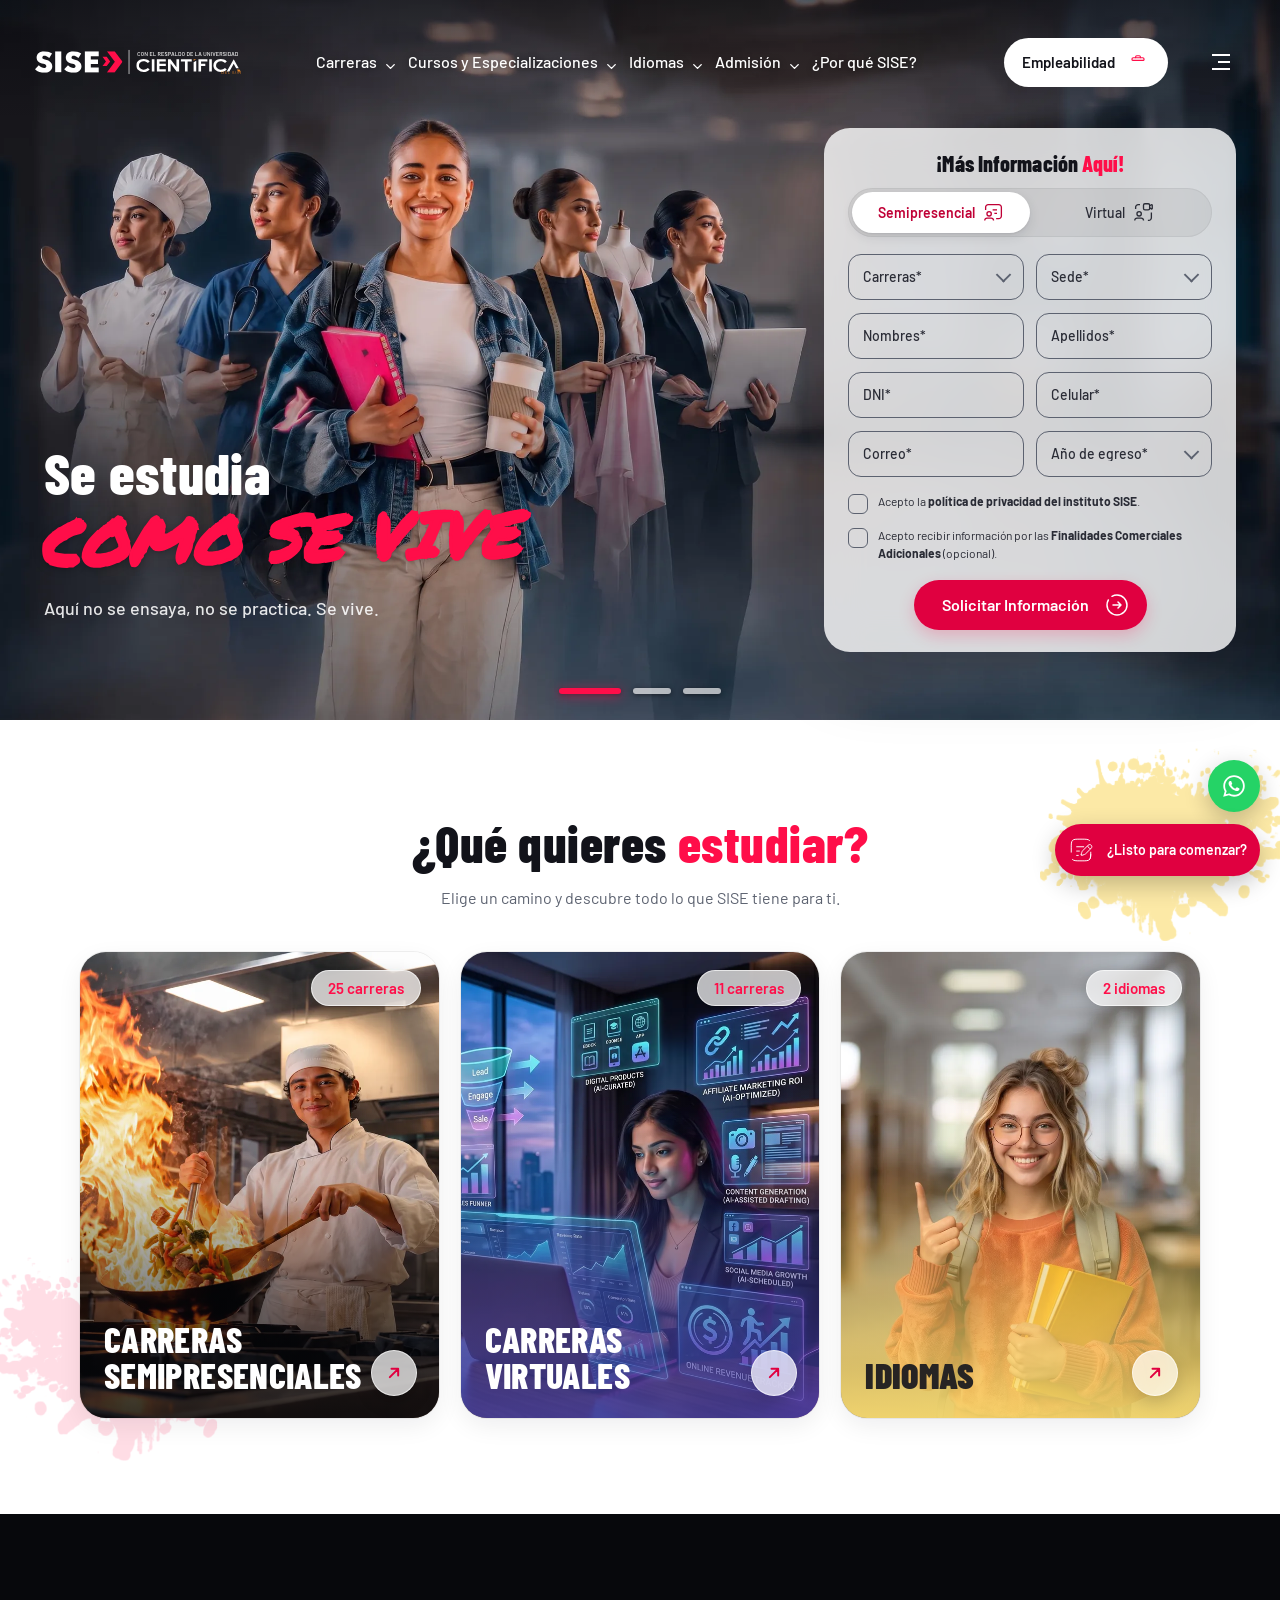
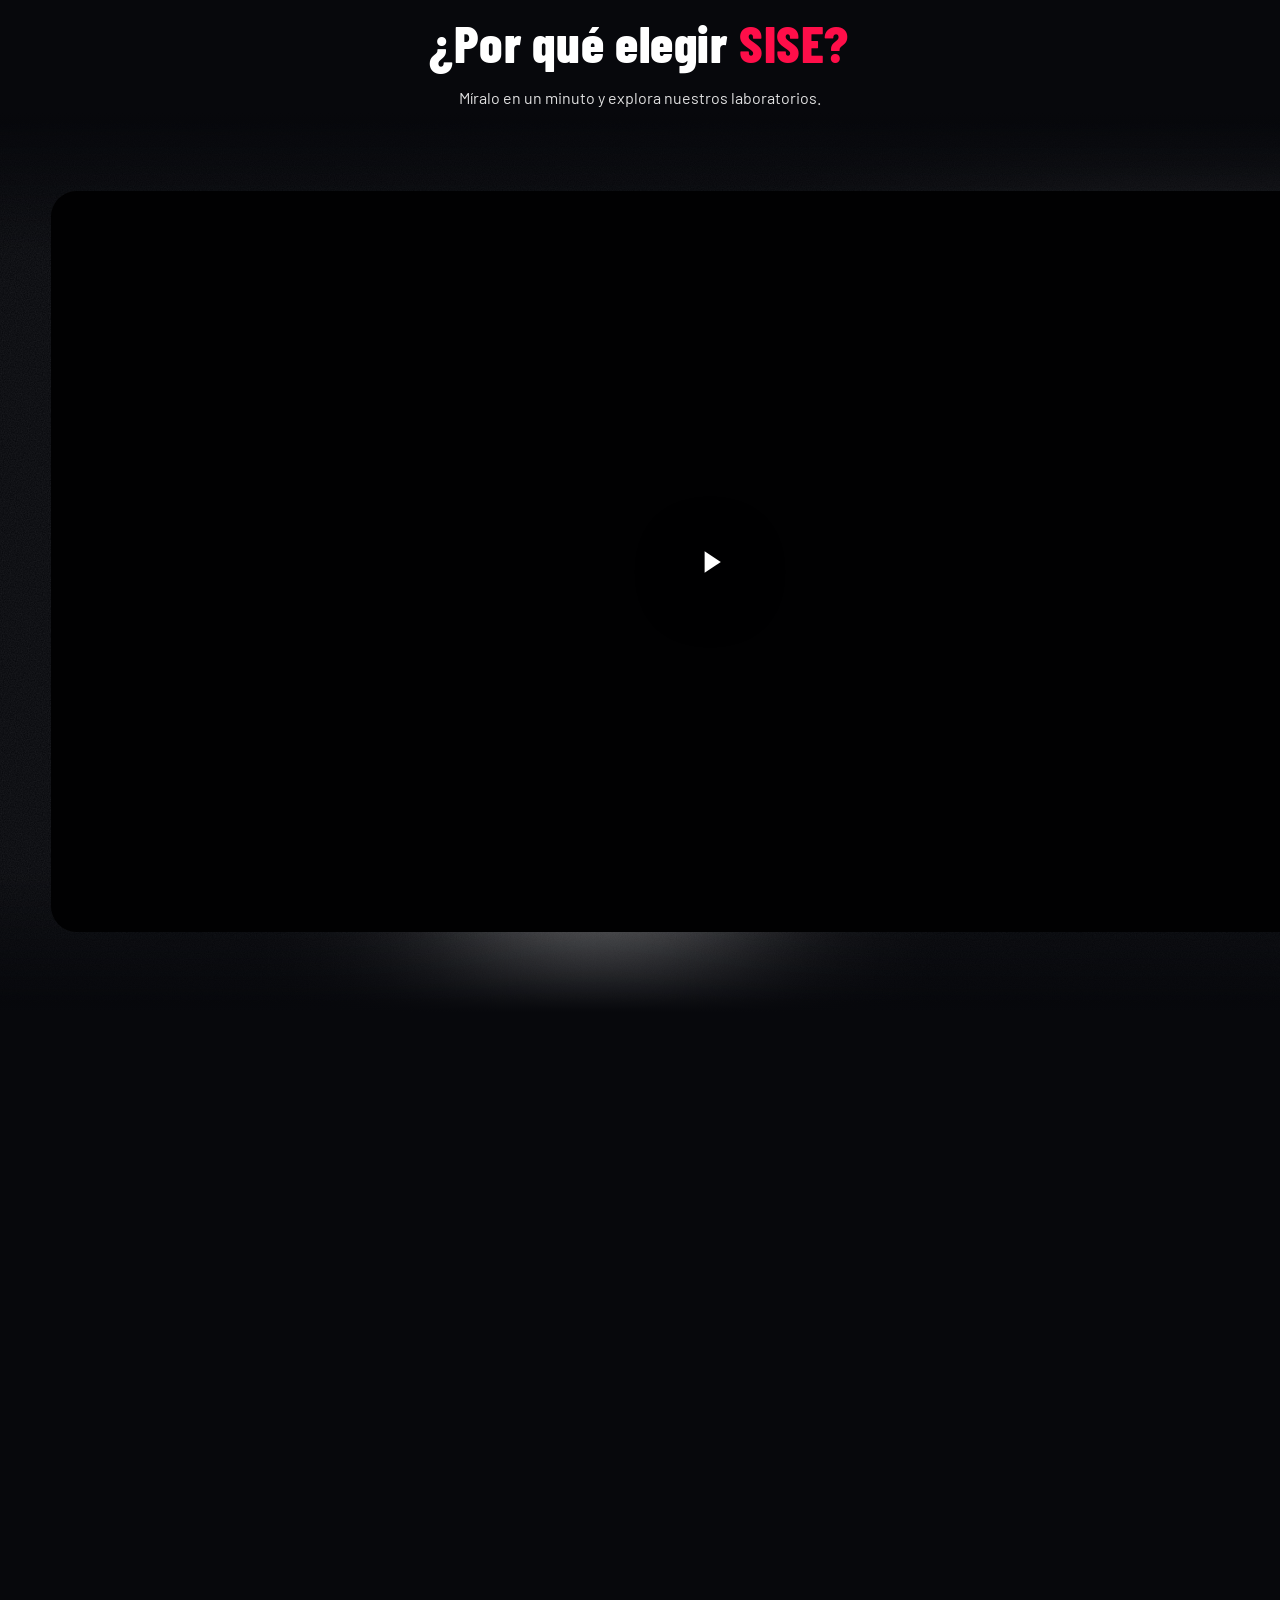
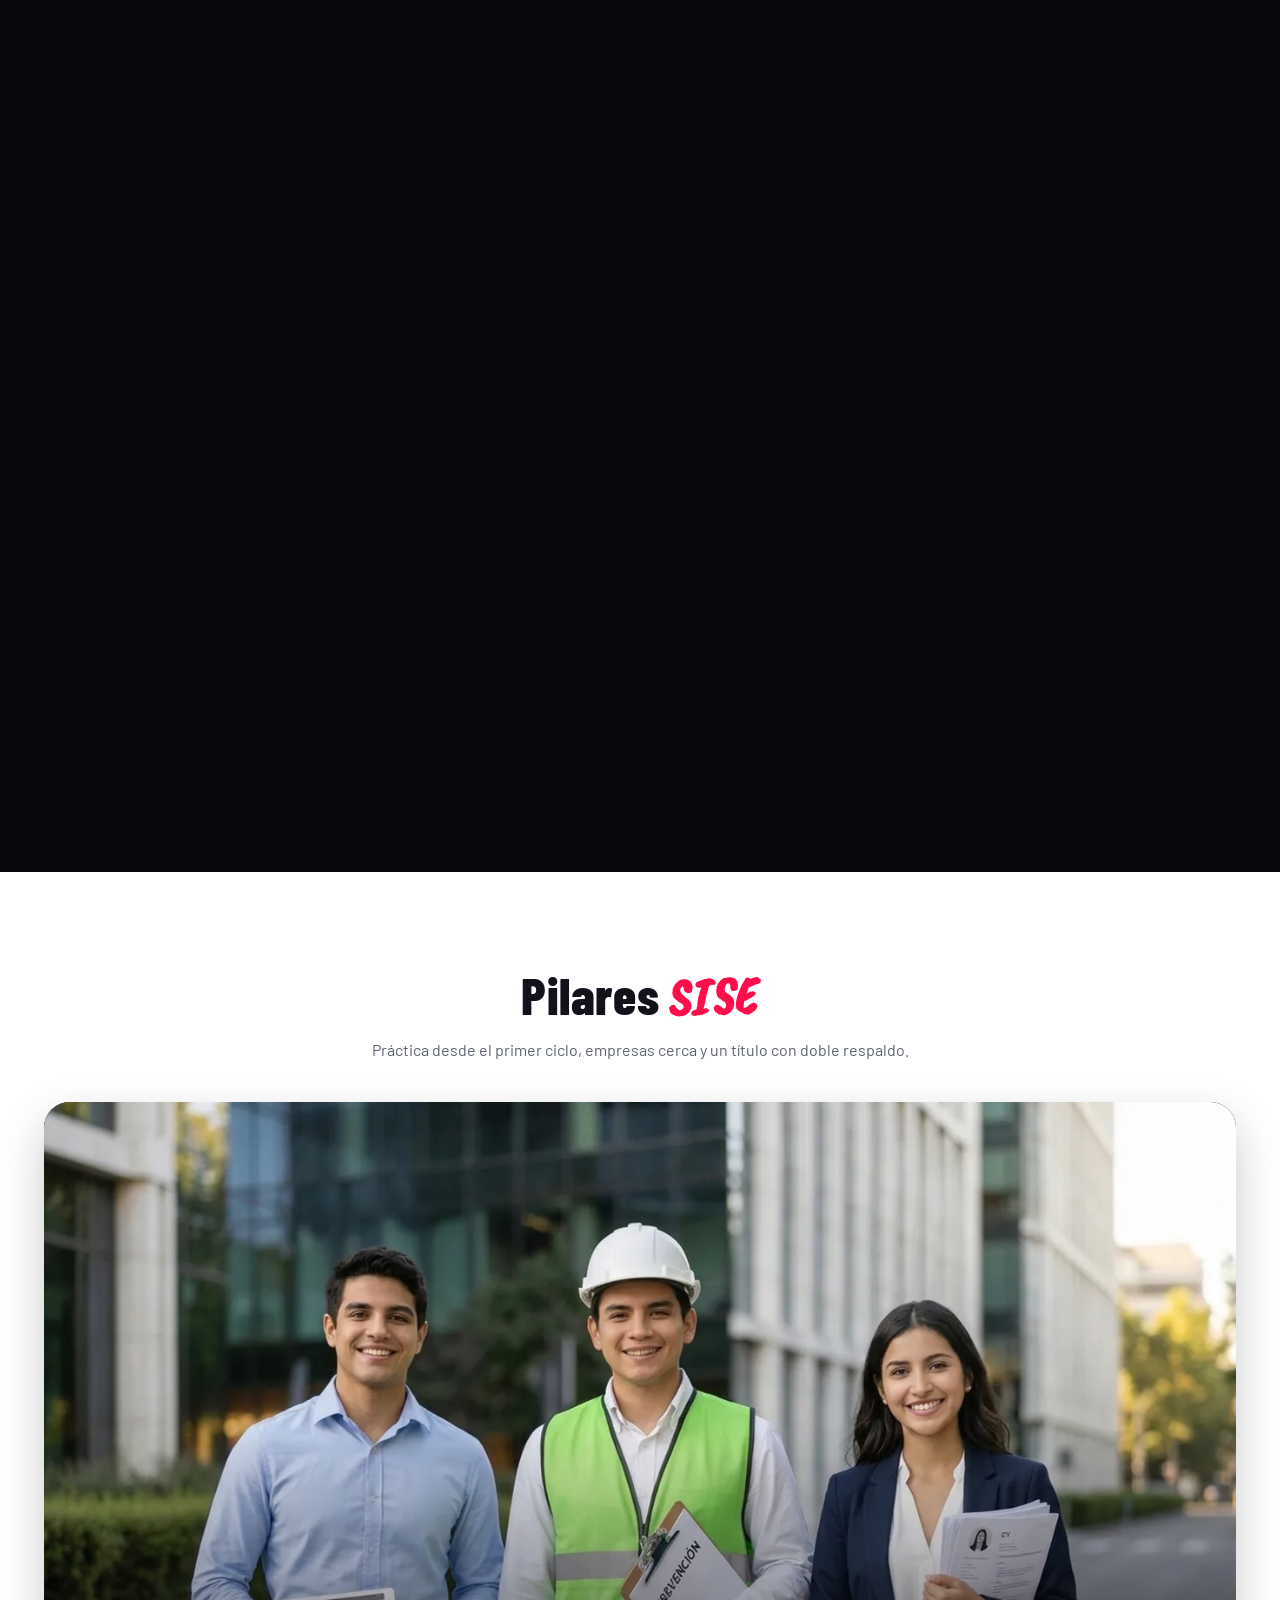
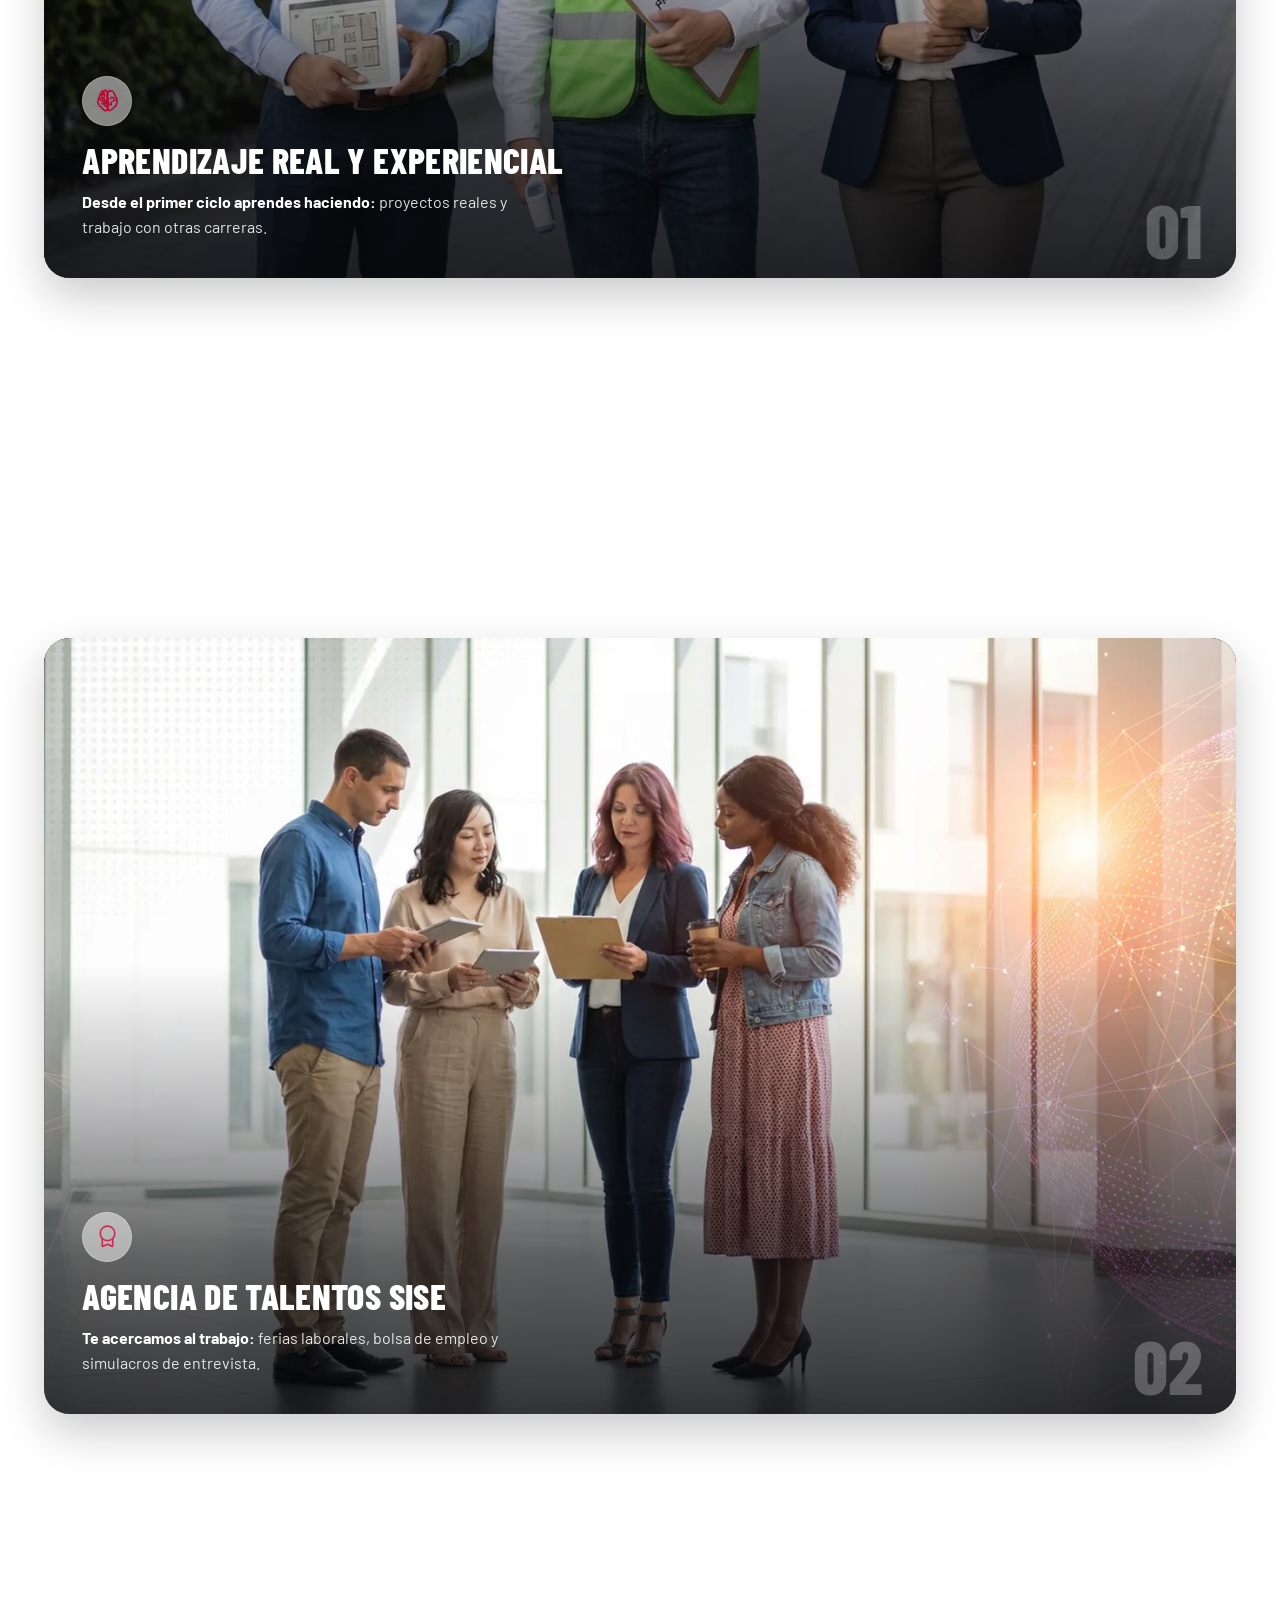
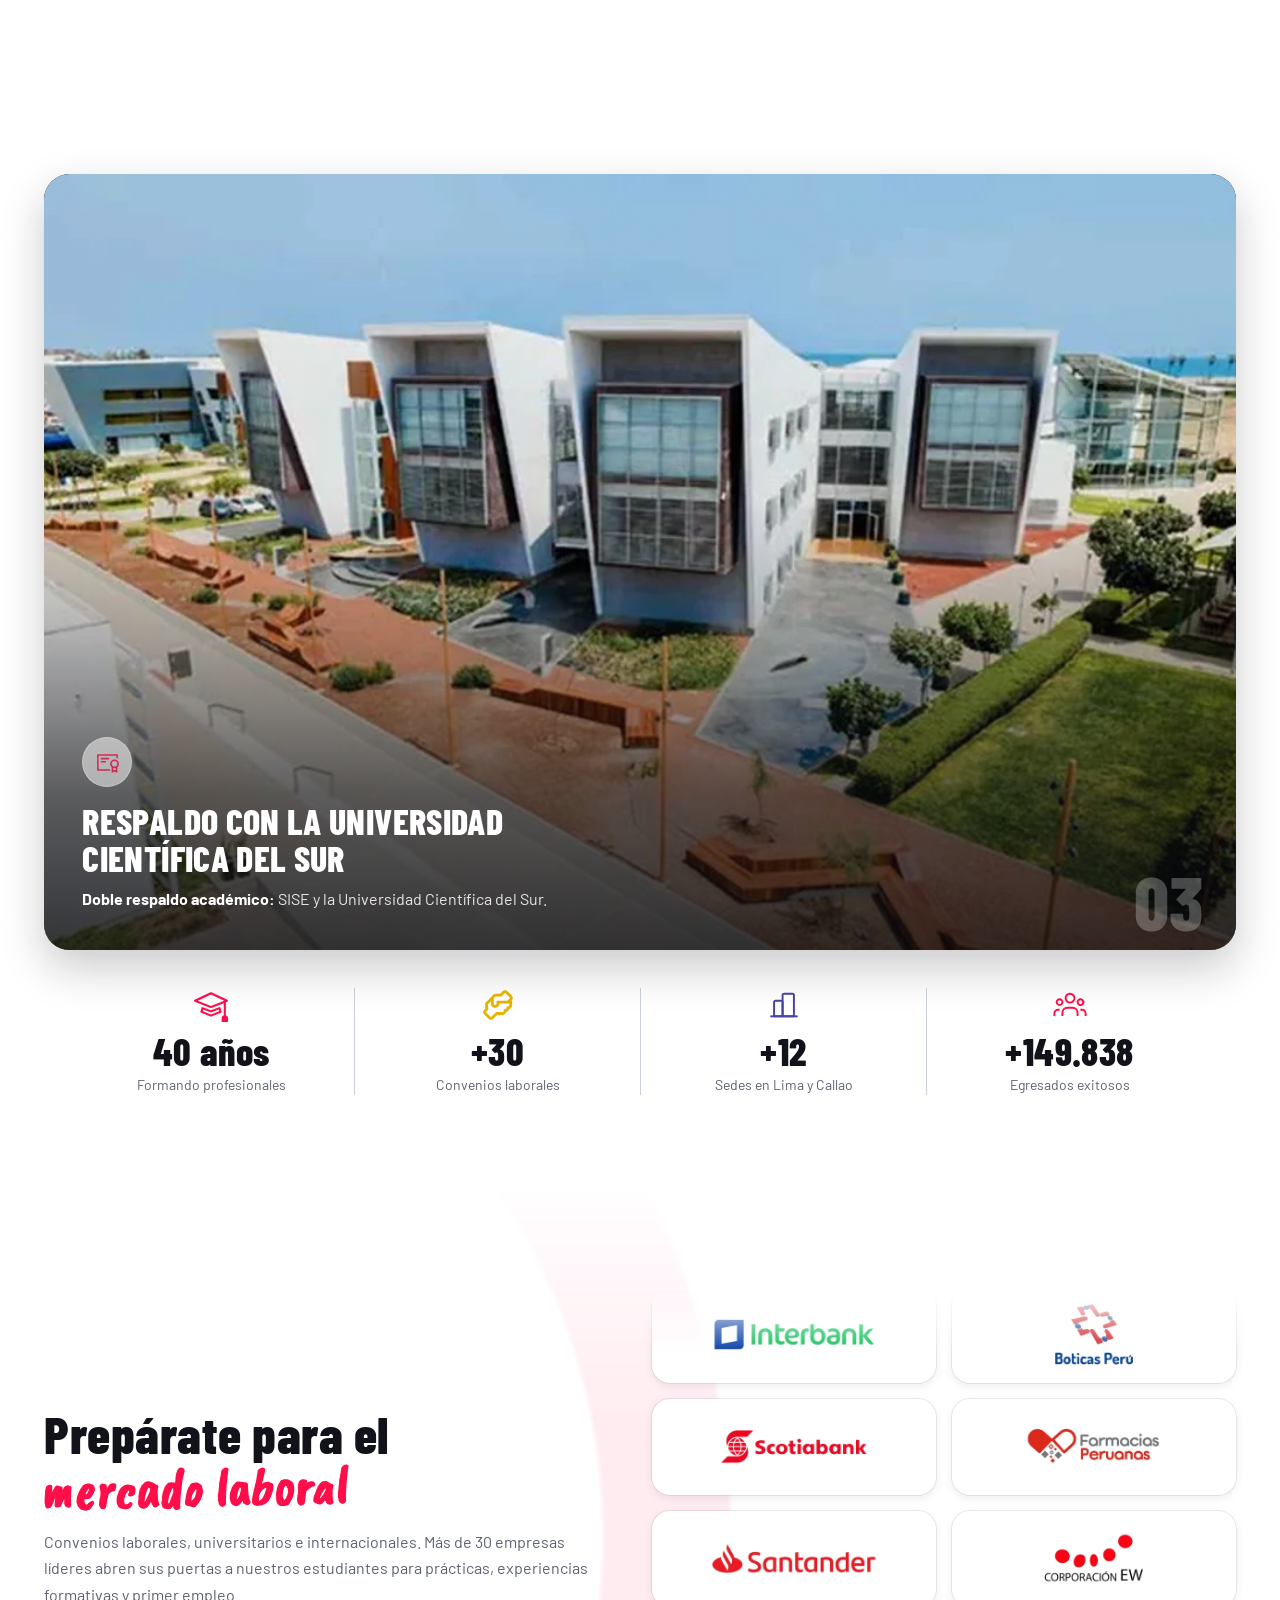
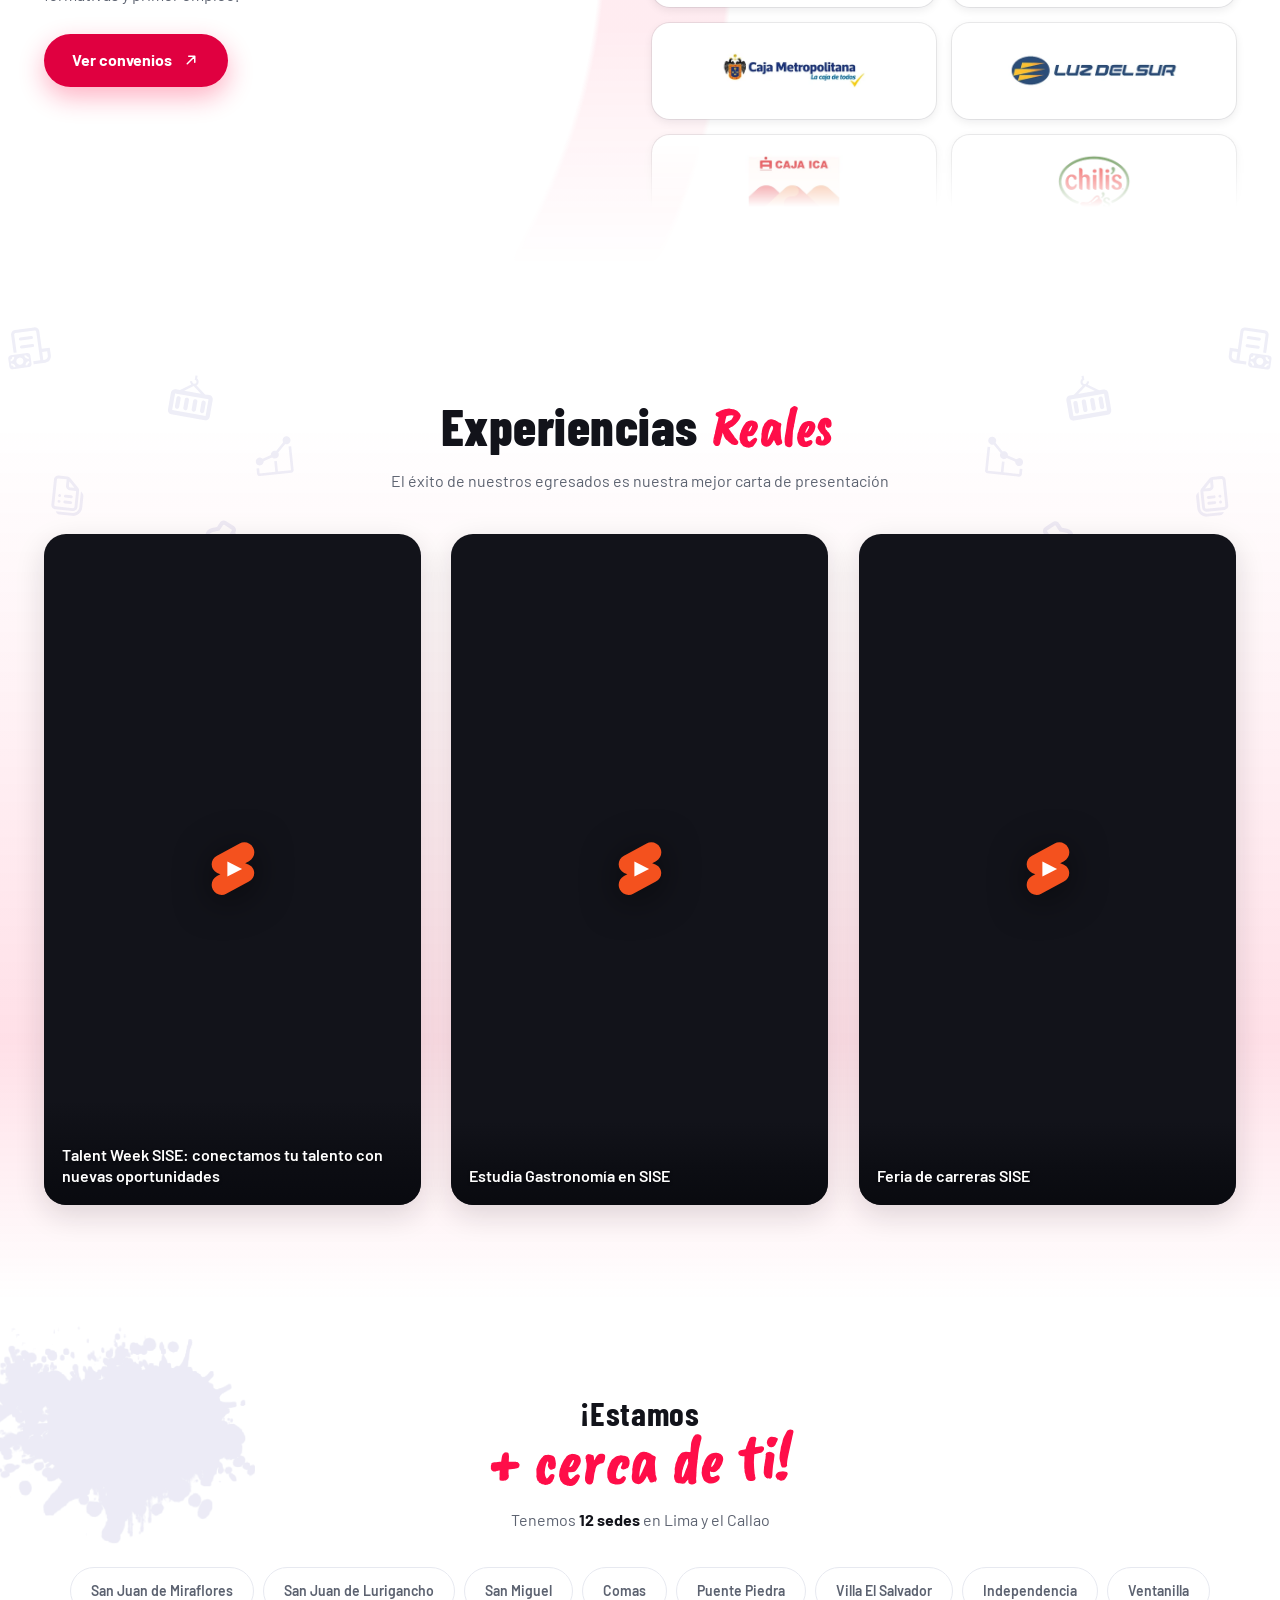
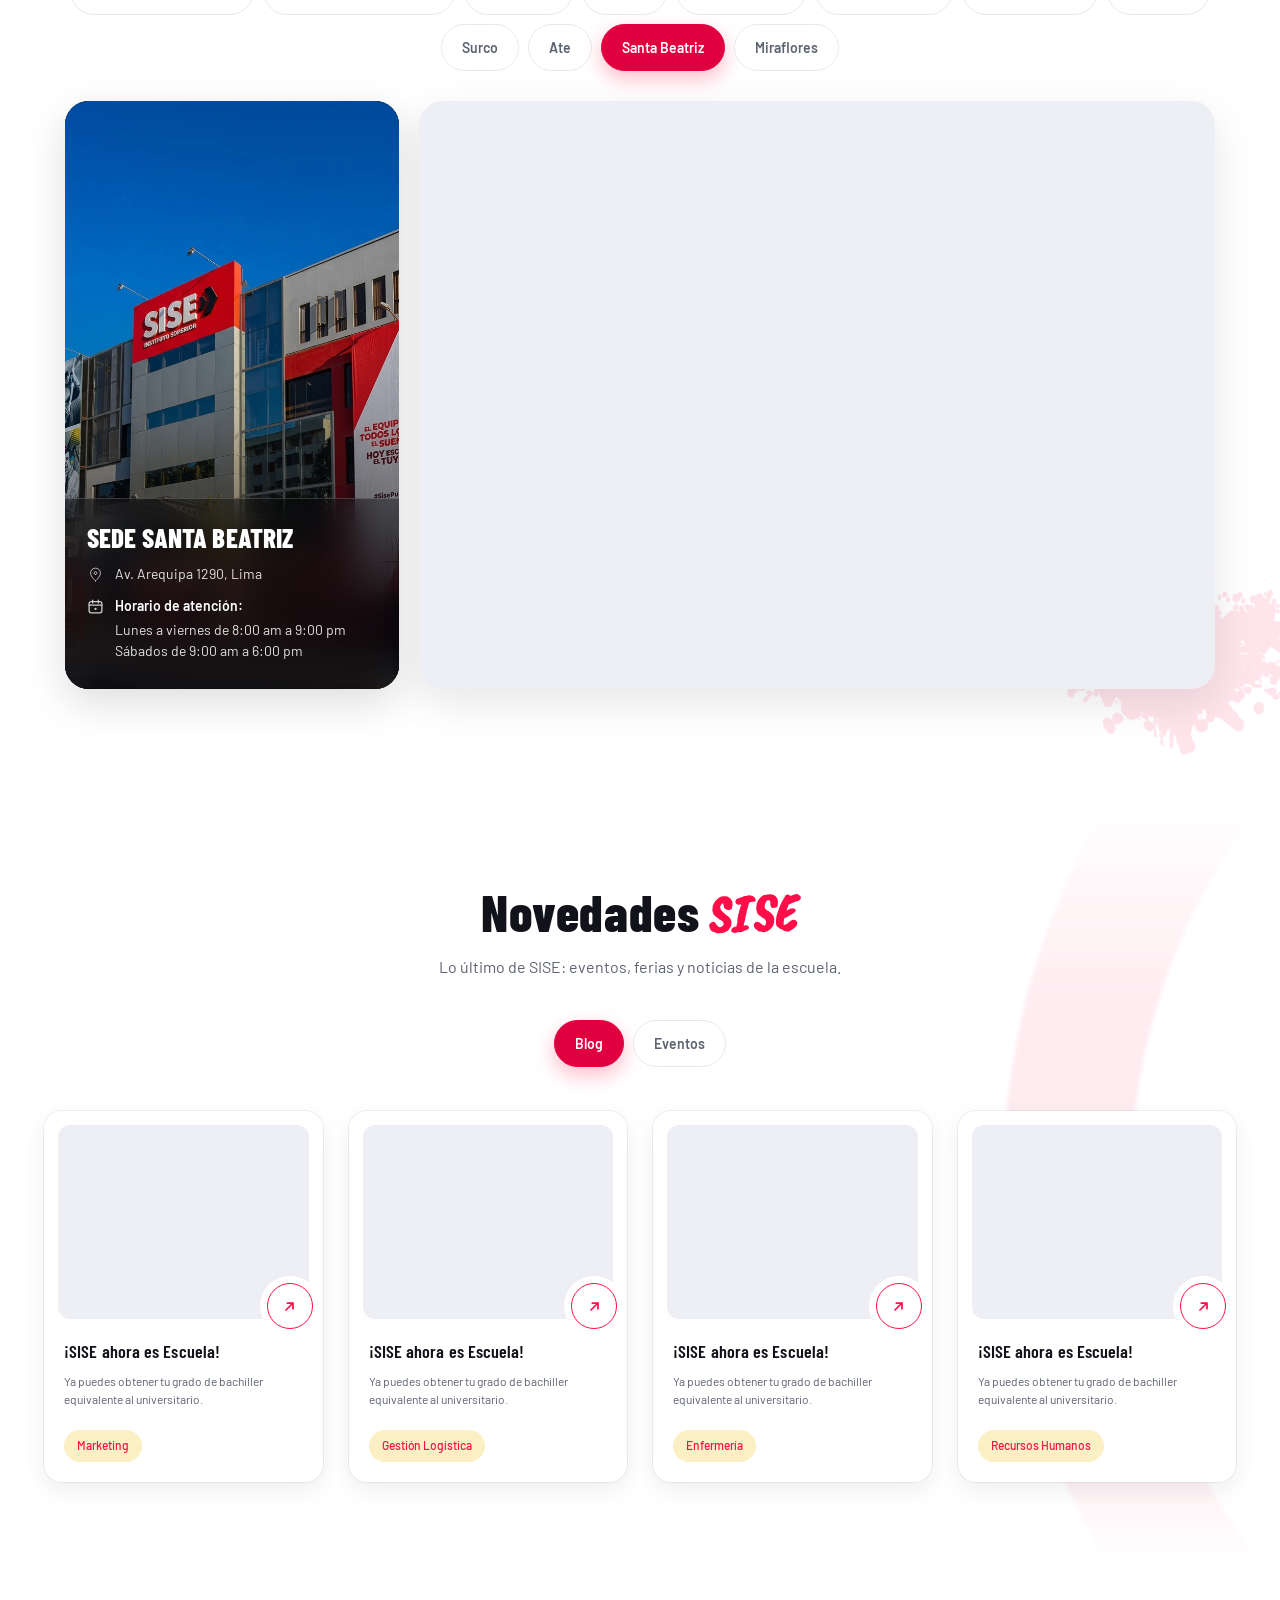
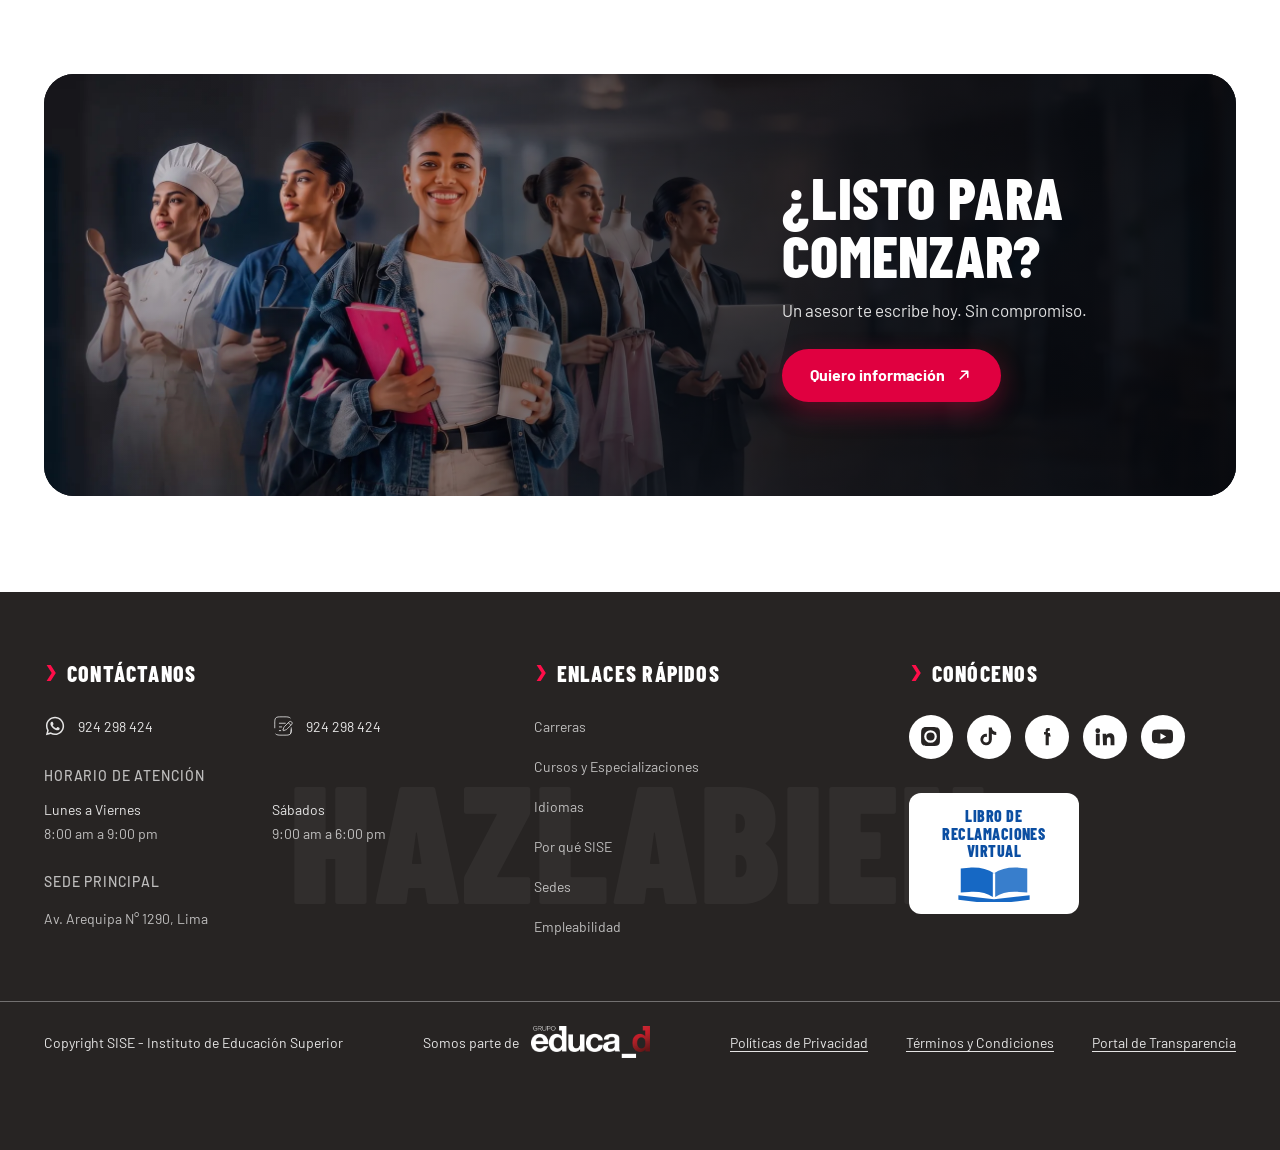
==== commit dcdcf5cd: "Formulario emergente tambien en escritorio y tres arreglos "Listo para comenzar" y los demas "pedir " ====
--- a/index.html
+++ b/index.html
@@ -7,7 +7,7 @@
 <meta name="description" content="Instituto Superior SISE. Más de 24 carreras profesionales semipresenciales y 100% virtuales. 12 sedes en Lima y Callao. 40 años formando profesionales.">
 <meta name="theme-color" content="#FF0E49">
 
-<link rel="icon" type="image/svg+xml" href="assets/img/favicon.svg?v=769">
+<link rel="icon" type="image/svg+xml" href="assets/img/favicon.svg?v=773">
 <link rel="icon" type="image/png" sizes="32x32" href="assets/img/favicon-32.png">
 <link rel="apple-touch-icon" href="assets/img/apple-touch-icon.png">
 
@@ -18,7 +18,7 @@
 <link rel="preload" as="font" type="font/woff2" crossorigin href="assets/fonts/barlow-400.woff2">
 <link rel="preload" as="font" type="font/woff2" crossorigin href="assets/fonts/barlow-condensed-800.woff2">
 <link rel="preload" as="image" href="assets/img/hero-01.webp?v=3">
-<link rel="stylesheet" href="assets/css/style.css?v=769">
+<link rel="stylesheet" href="assets/css/style.css?v=773">
 </head>
 <body class="inicio">
 
@@ -533,9 +533,9 @@
   </button>
 </div>
 
-<script src="assets/js/icons.js?v=769"></script>
-<script src="assets/js/data.js?v=769"></script>
-<script src="assets/js/crm.js?v=769"></script>
-<script src="assets/js/main.js?v=769"></script>
+<script src="assets/js/icons.js?v=773"></script>
+<script src="assets/js/data.js?v=773"></script>
+<script src="assets/js/crm.js?v=773"></script>
+<script src="assets/js/main.js?v=773"></script>
 </body>
 </html>
--- a/assets/css/style.css
+++ b/assets/css/style.css
@@ -924,6 +924,61 @@
 }
 .lead-cerrar svg{width:17px;height:17px;display:block}
 .lead-cerrar:hover{background:var(--line);color:var(--ink)}
+
+/* Emergente tambien en escritorio. "Listo para comenzar" y los demas
+   "pedir informacion" antes desplazaban la pagina hasta la tarjeta: desde
+   el pie del inicio te subian hasta arriba, en Logistica parecia que no
+   hacia nada (la tarjeta ya estaba a la vista) y en tableta te bajaba
+   hasta el final. Ahora la misma tarjeta sale de su sitio, se centra
+   sobre el velo y vuelve al cerrar; no se duplica, asi que validacion,
+   desplegables y envio siguen siendo los de siempre.
+   form-cerrando (main.js) la mantiene centrada mientras se desvanece:
+   sin ella volvia a su sitio de golpe con el velo aun encima.
+   El carril de Logistica es un contexto de apilado (z-index 3): sin
+   subirlo, el velo (200) tapaba la tarjeta aunque esta lleve 210. */
+@media (min-width:821px){
+  body.form-abierto .lead-card,
+  body.form-cerrando .lead-card{
+    position:fixed;z-index:210;left:50%;top:50%;
+    transform:translate(-50%,-50%);
+    width:min(94vw,460px);max-height:90vh;overflow-y:auto;margin:0;
+    background:#fff;-webkit-backdrop-filter:none;backdrop-filter:none;
+    box-shadow:0 24px 60px rgba(12,13,20,.28);
+    visibility:visible;
+  }
+  body.form-abierto .lead-card{animation:formEntra .28s var(--ease)}
+  body.form-cerrando .lead-card{opacity:0;transition:opacity .2s var(--ease);animation:none}
+  body.form-abierto .lead-cerrar{display:grid}
+}
+/* Fuera de la media query a proposito: en movil el carril es un hijo
+   flex con z-index 3, y un hijo flex con z-index crea contexto de
+   apilado aunque sea static. Ahi el velo tapaba la tarjeta y el
+   formulario de Logistica se abria oscurecido y sin responder. */
+body.form-abierto .car-form-rail,
+body.form-cerrando .car-form-rail{z-index:220}
+/* Lo mismo con el banner del inicio: al abrir un desplegable se sube a
+   z-index 30 (para que la lista pise la seccion de abajo) y con eso la
+   tarjeta volvia a quedar bajo el velo. En el emergente no hace falta. */
+body.form-abierto .hero,
+body.form-abierto .hero:has(.field.is-open),
+body.form-cerrando .hero{z-index:auto}
+/* Desplegables dentro del emergente: la tarjeta tiene scroll propio y
+   recorta lo que sobresale, y las listas salian mas anchas que su campo
+   (hacia la derecha o, en la columna derecha, hacia la izquierda). Aqui
+   ocupan justo el ancho del formulario (--sel-x y --sel-w los pone
+   main.js al abrir) y son mas bajas, para que quepan en la tarjeta. */
+body.form-abierto .lead-card .field .sel-list{
+  left:var(--sel-x,0);right:auto;
+  width:var(--sel-w,100%);min-width:0;max-width:none;
+  max-height:min(280px,42vh);
+}
+@keyframes formEntra{
+  from{opacity:0;transform:translate(-50%,-50%) scale(.97)}
+  to{opacity:1;transform:translate(-50%,-50%) scale(1)}
+}
+@media (prefers-reduced-motion:reduce){
+  body.form-abierto .lead-card{animation:none}
+}
 
 .lead-title{
   text-align:center;font-size:22px;font-weight:800;color:var(--ink);
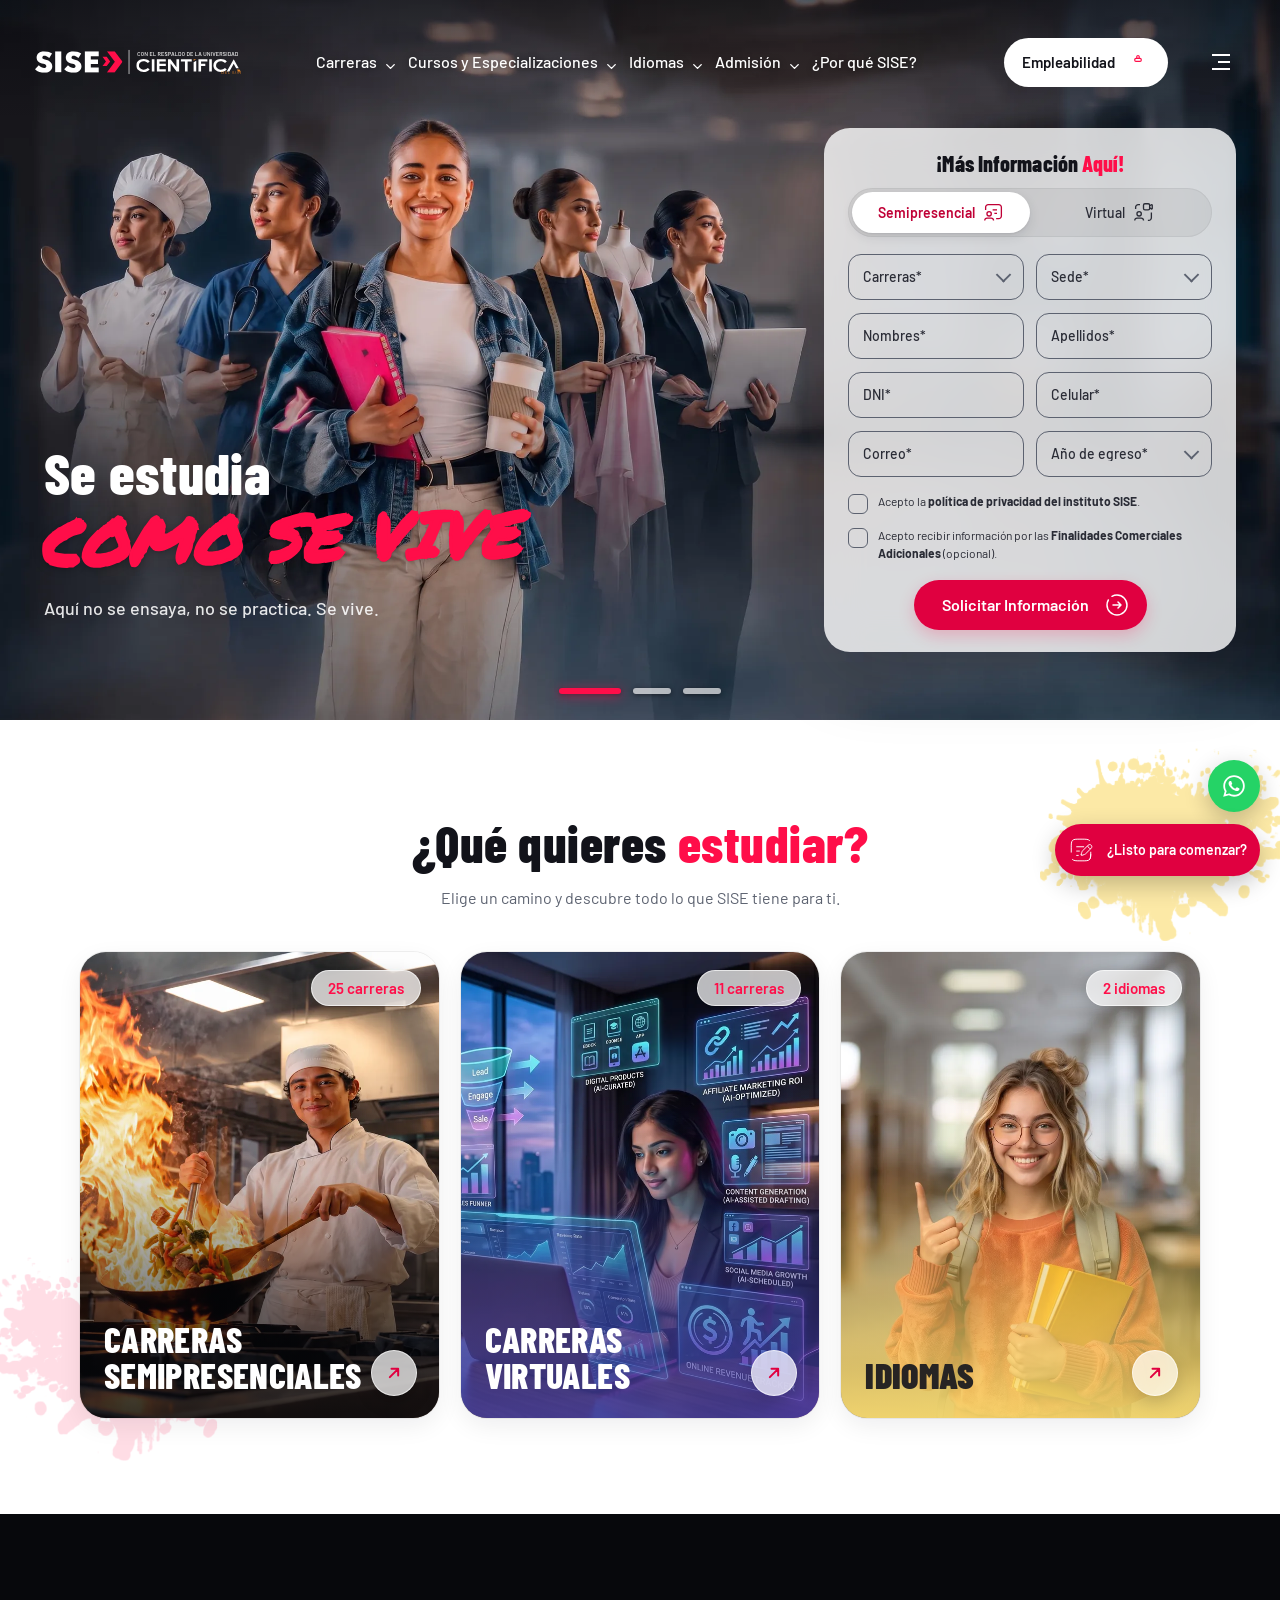
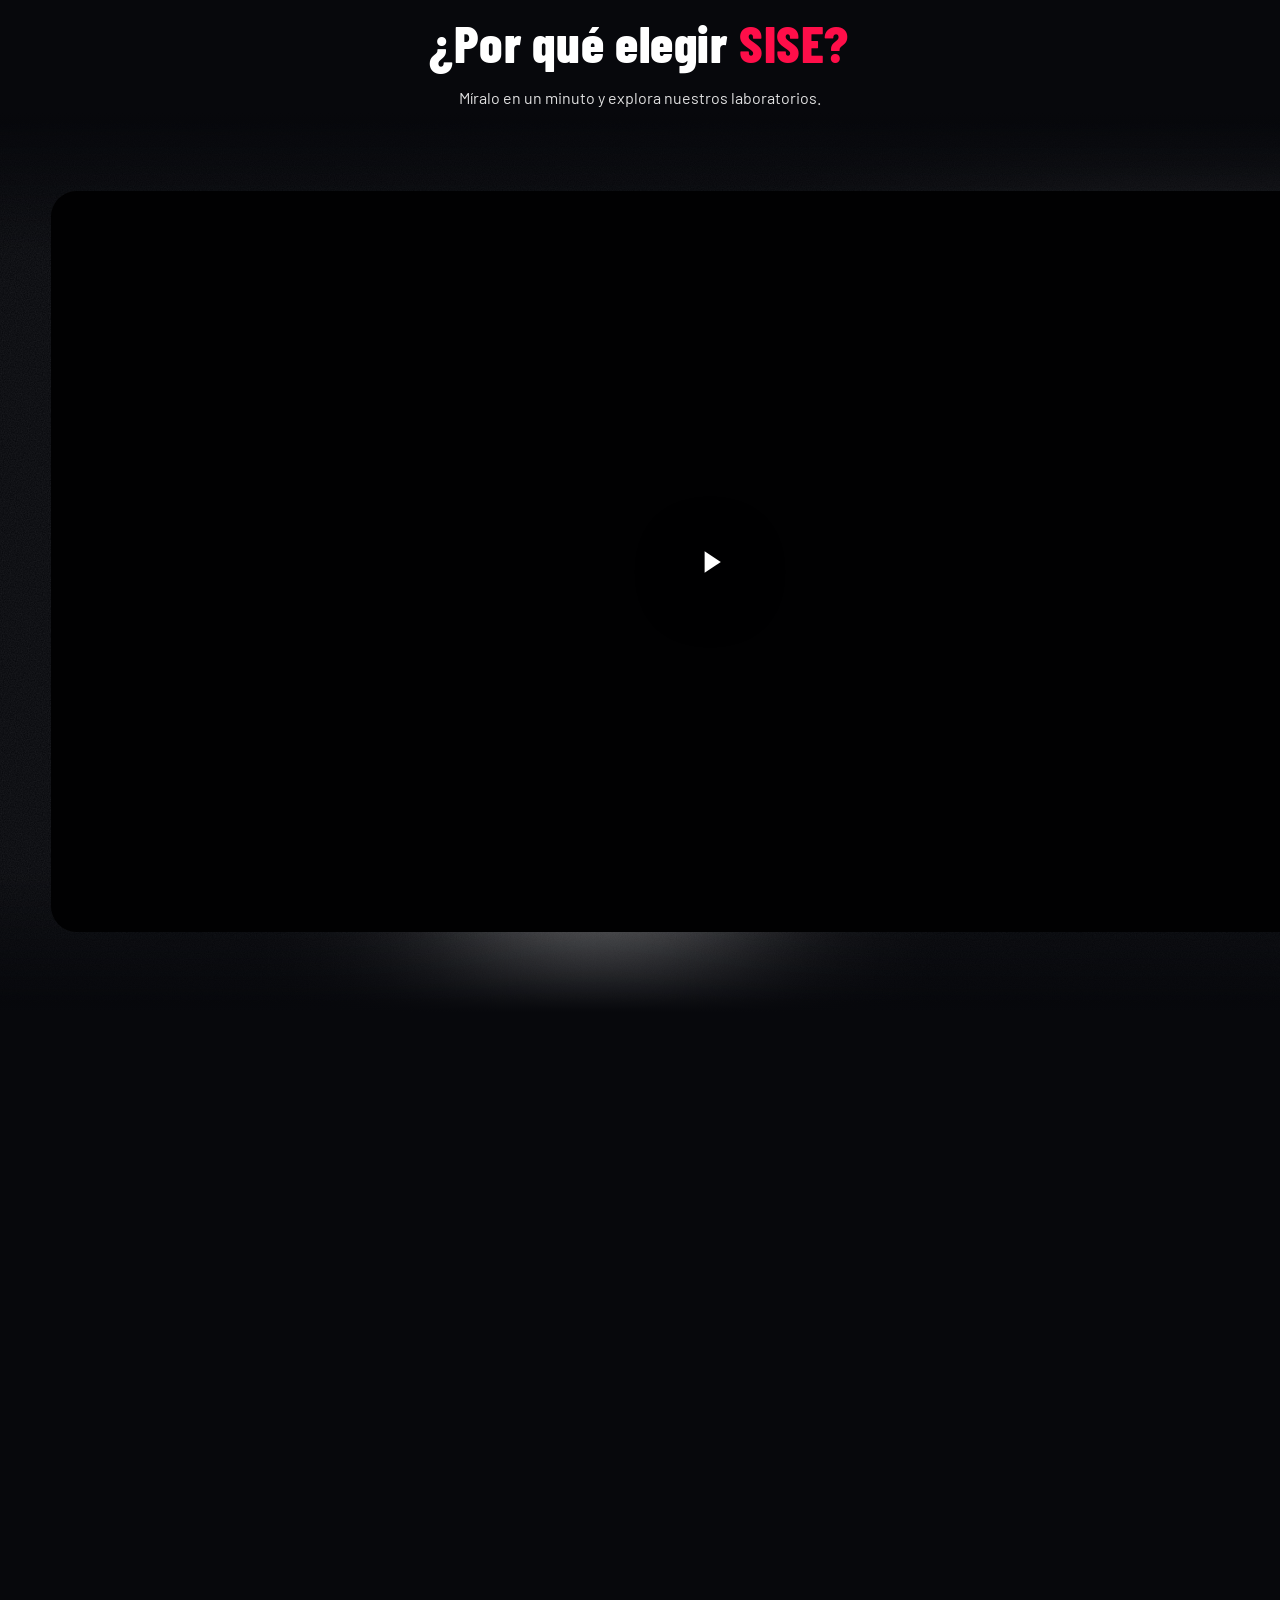
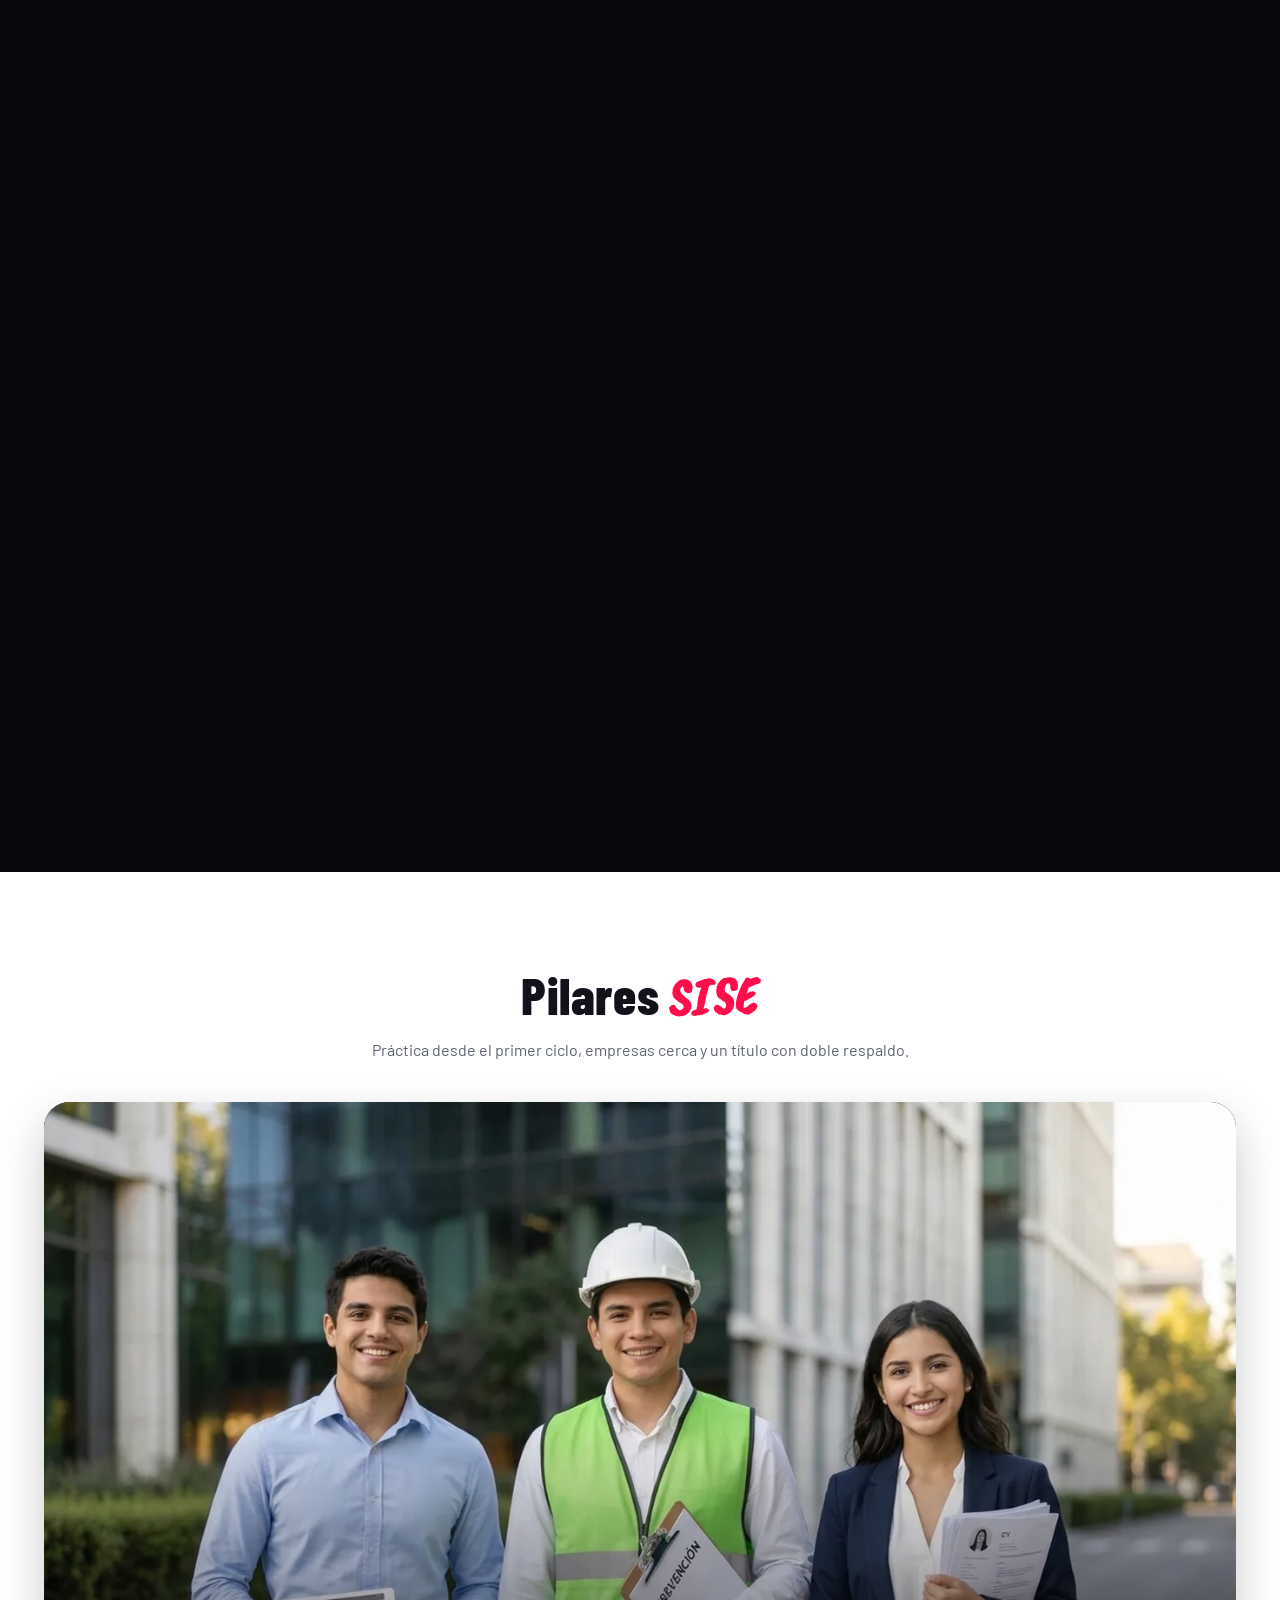
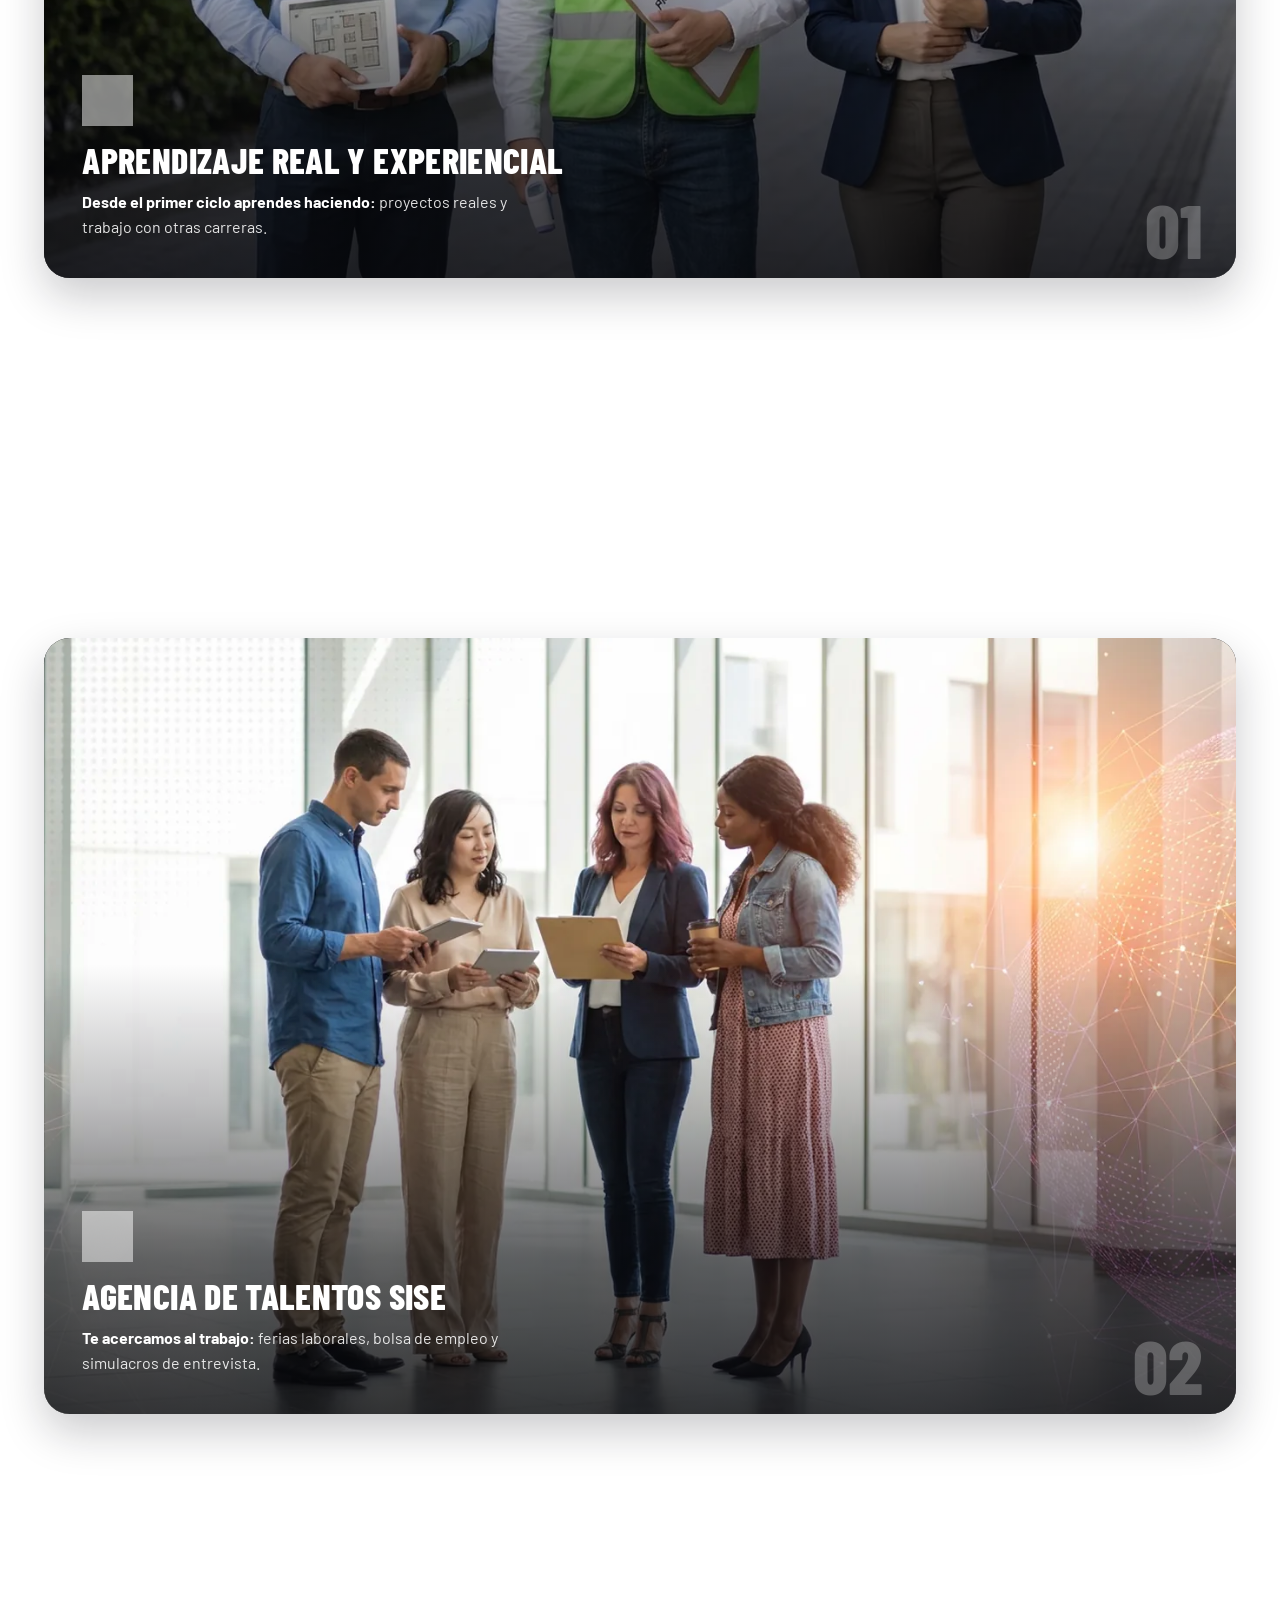
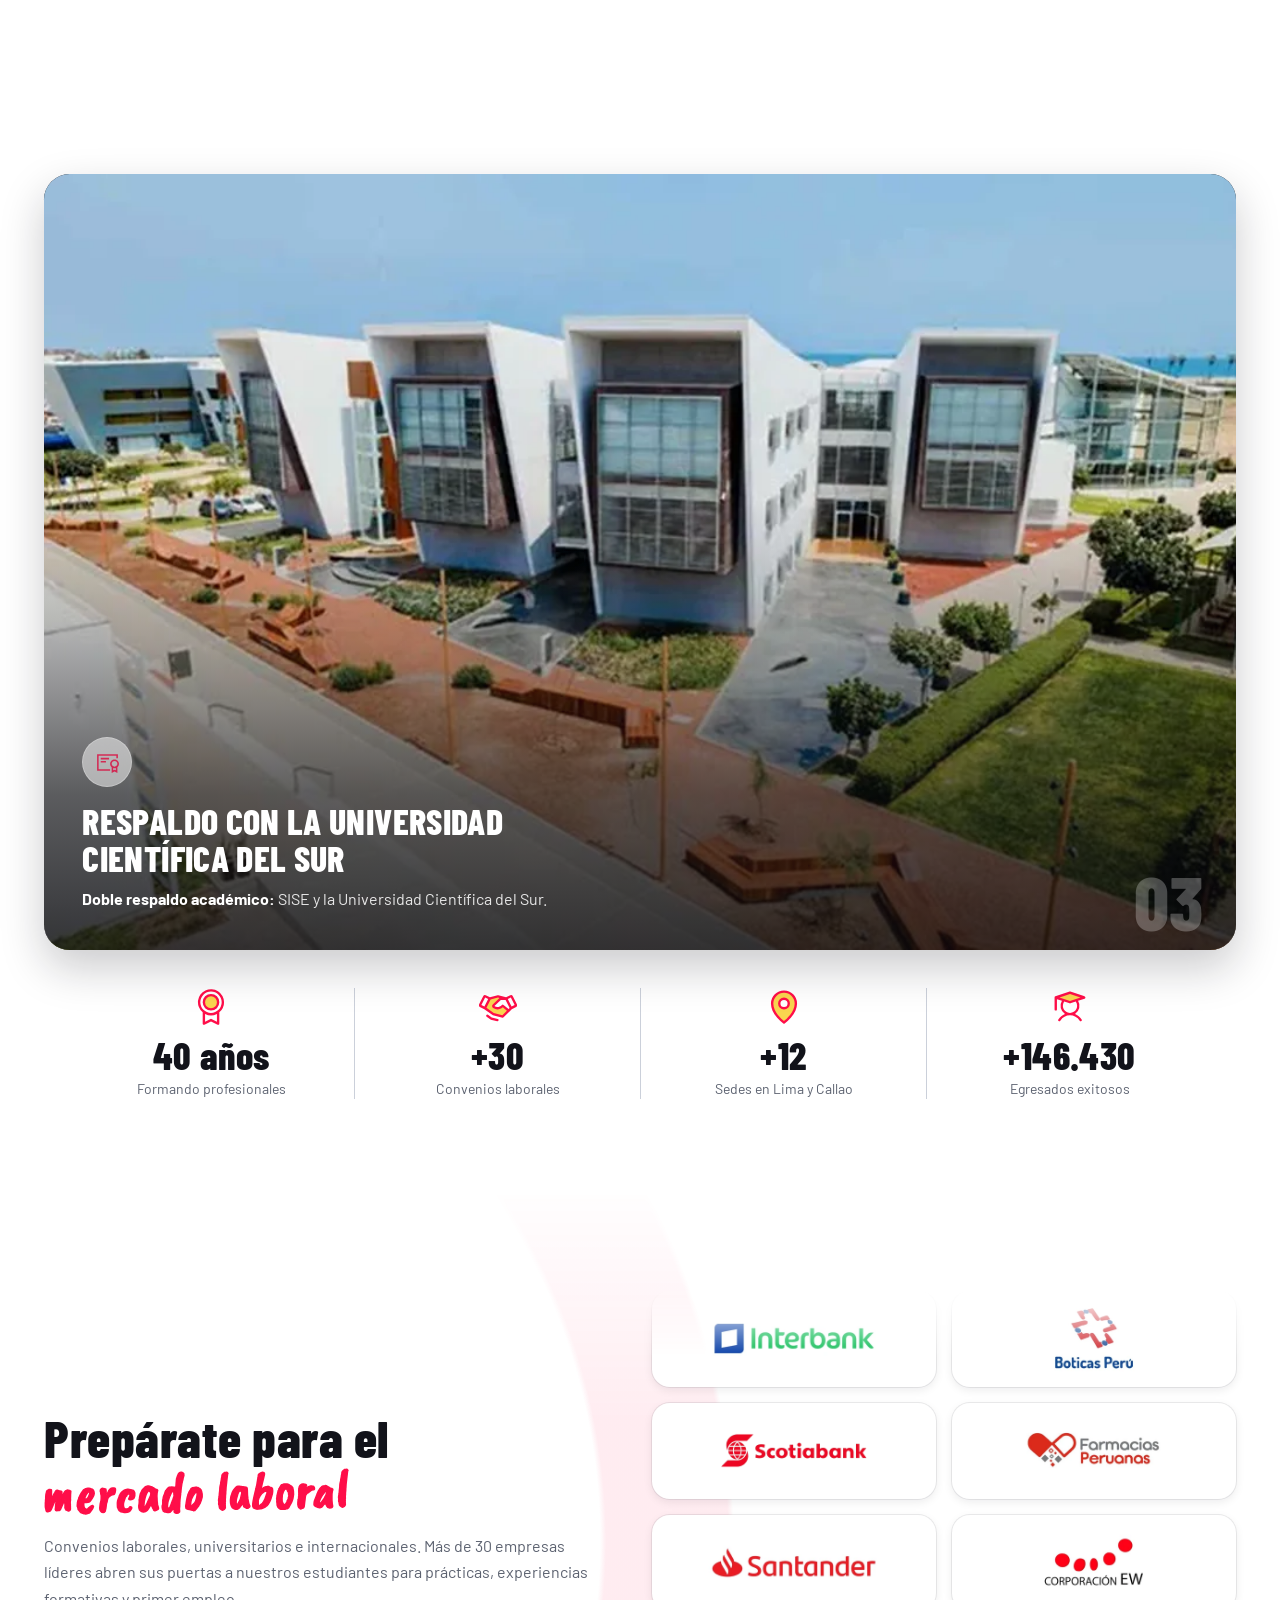
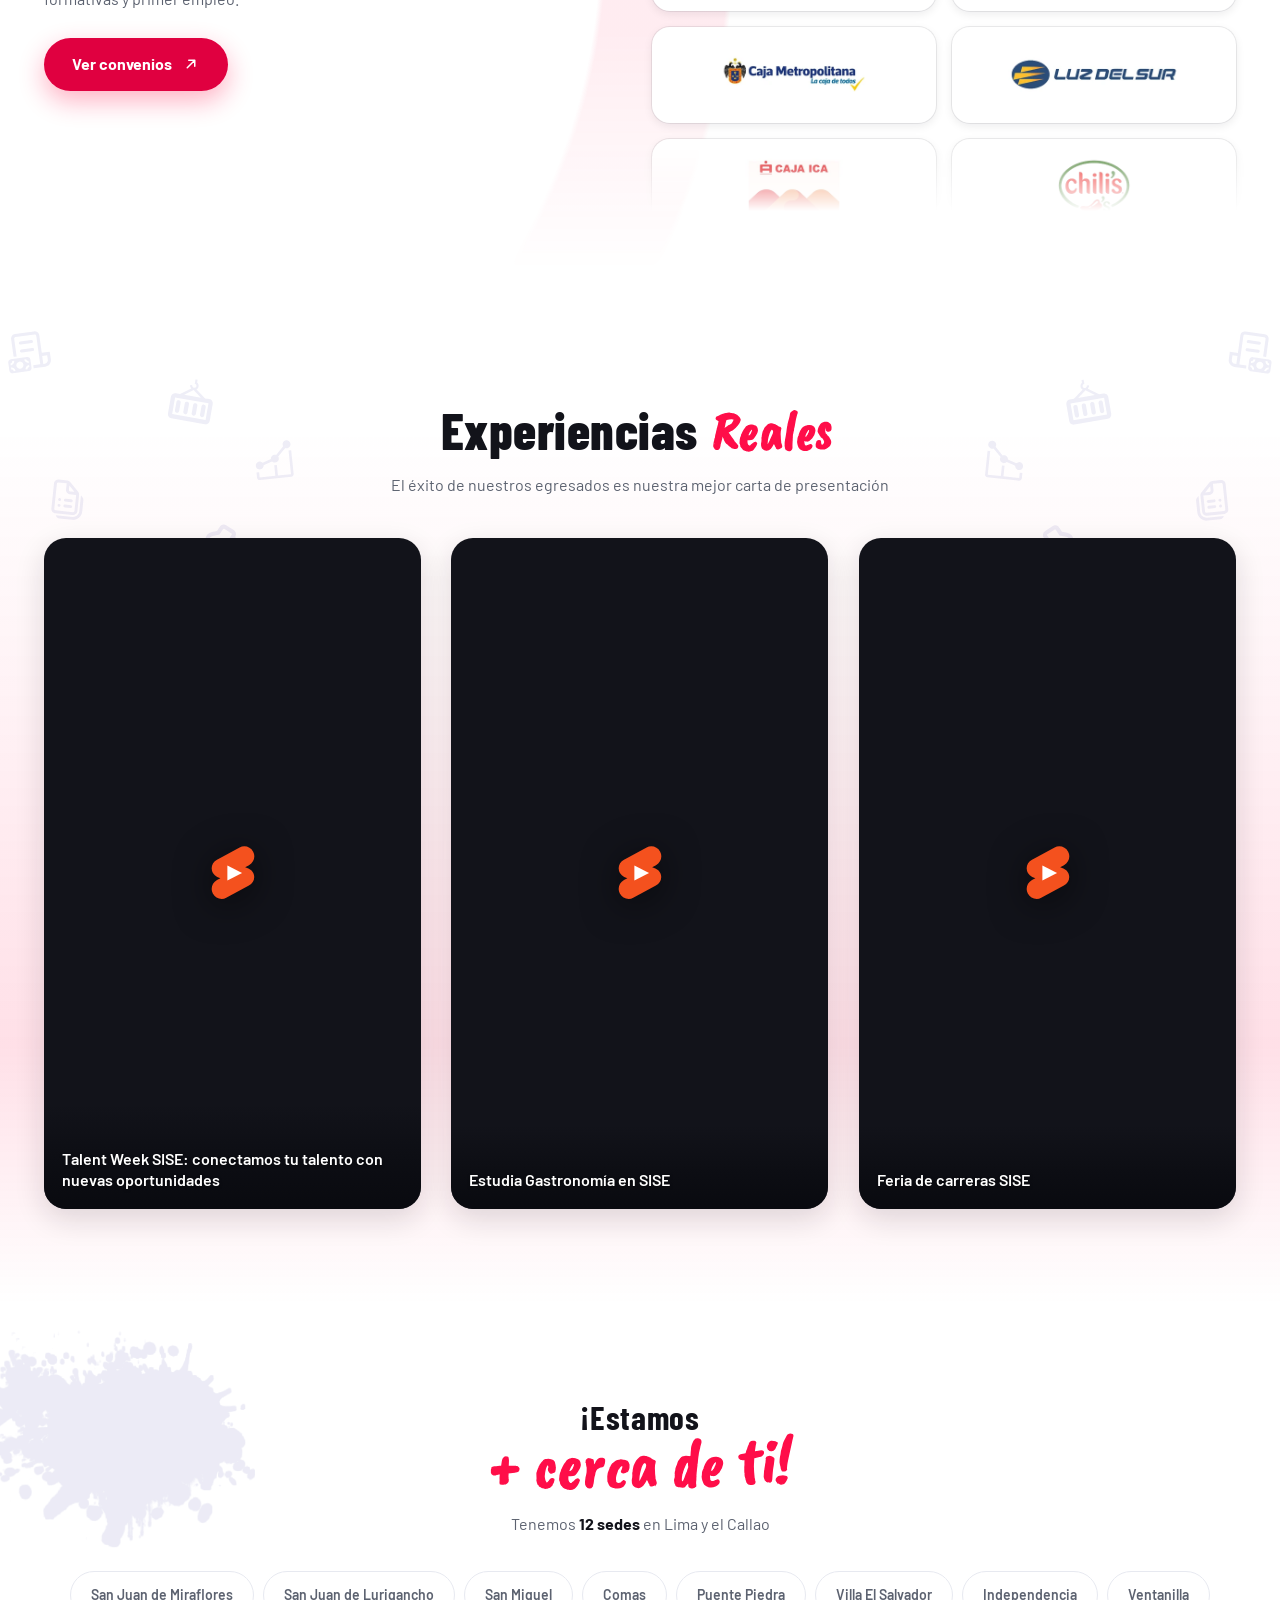
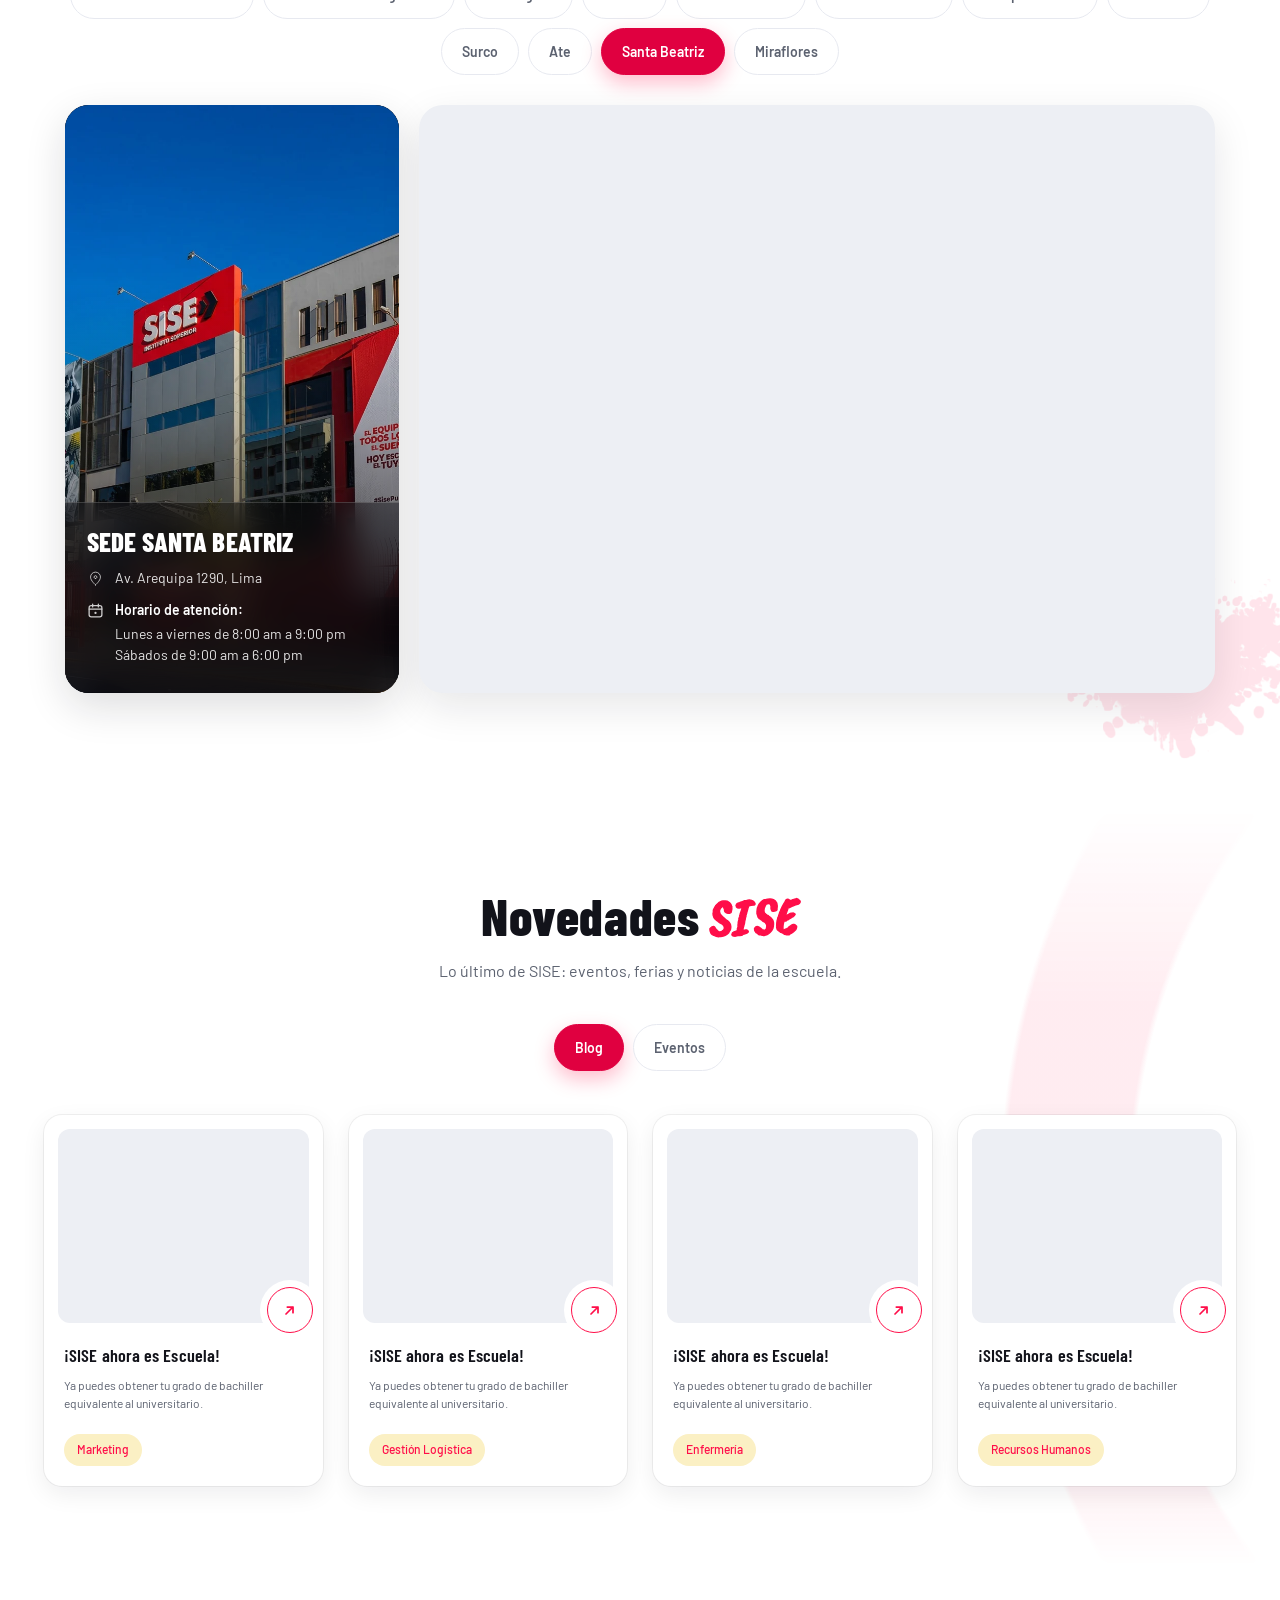
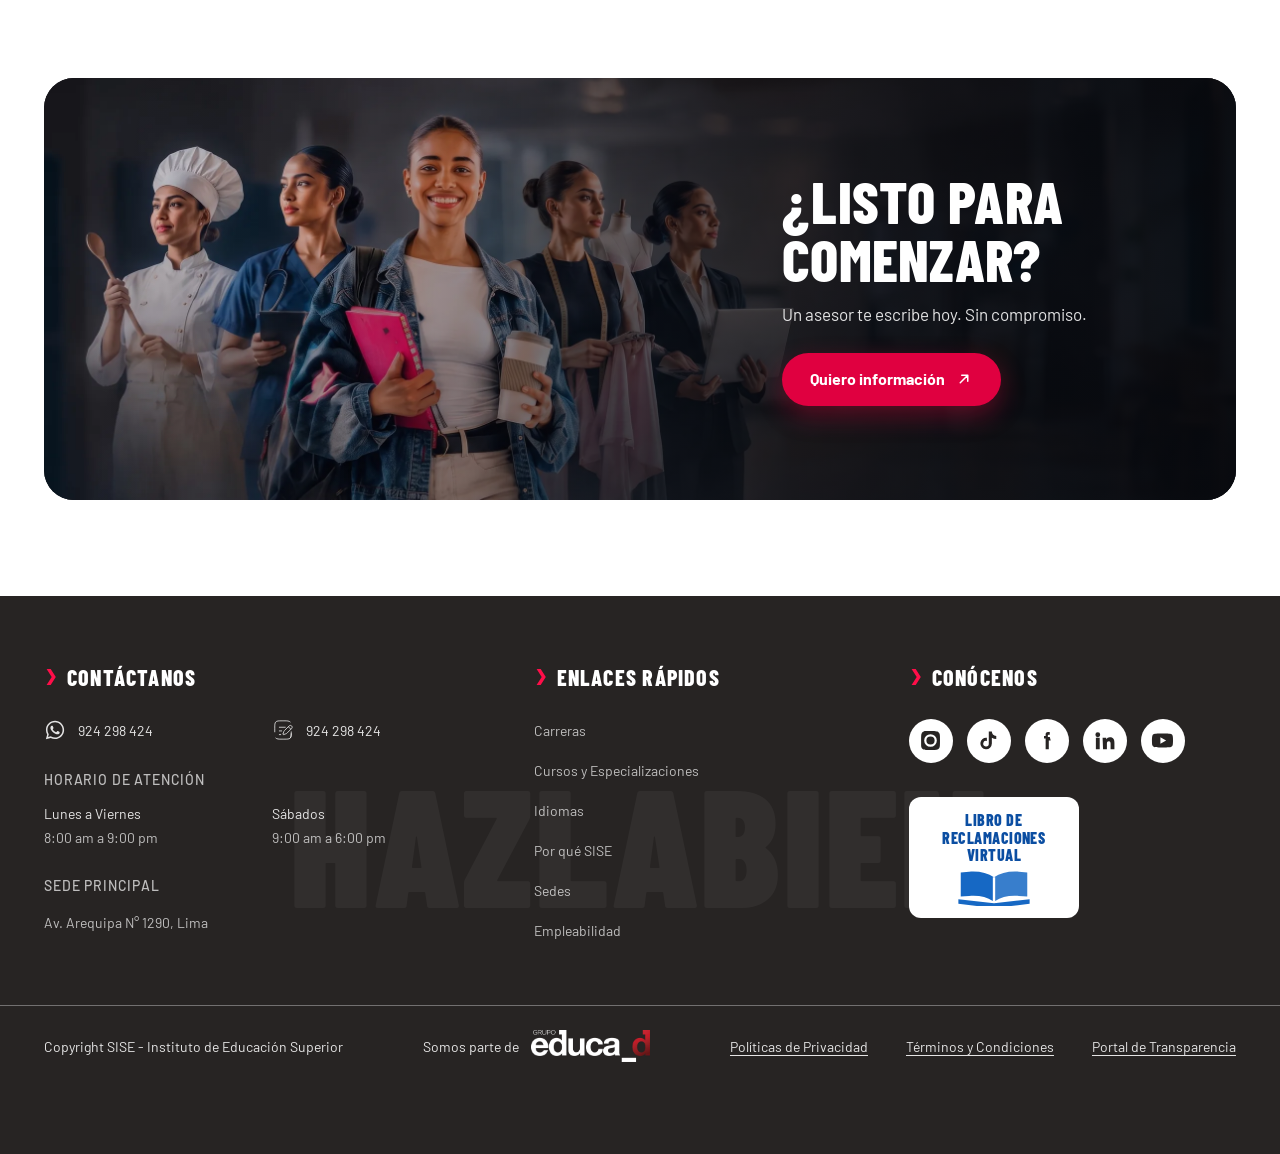
==== commit bf6fc3bd: "Iconografia de contenido unificada en Phosphor duotono Una sola familia para los iconos que ilustran" ====
--- a/index.html
+++ b/index.html
@@ -7,7 +7,7 @@
 <meta name="description" content="Instituto Superior SISE. Más de 24 carreras profesionales semipresenciales y 100% virtuales. 12 sedes en Lima y Callao. 40 años formando profesionales.">
 <meta name="theme-color" content="#FF0E49">
 
-<link rel="icon" type="image/svg+xml" href="assets/img/favicon.svg?v=773">
+<link rel="icon" type="image/svg+xml" href="assets/img/favicon.svg?v=777">
 <link rel="icon" type="image/png" sizes="32x32" href="assets/img/favicon-32.png">
 <link rel="apple-touch-icon" href="assets/img/apple-touch-icon.png">
 
@@ -18,7 +18,7 @@
 <link rel="preload" as="font" type="font/woff2" crossorigin href="assets/fonts/barlow-400.woff2">
 <link rel="preload" as="font" type="font/woff2" crossorigin href="assets/fonts/barlow-condensed-800.woff2">
 <link rel="preload" as="image" href="assets/img/hero-01.webp?v=3">
-<link rel="stylesheet" href="assets/css/style.css?v=773">
+<link rel="stylesheet" href="assets/css/style.css?v=777">
 </head>
 <body class="inicio">
 
@@ -533,9 +533,9 @@
   </button>
 </div>
 
-<script src="assets/js/icons.js?v=773"></script>
-<script src="assets/js/data.js?v=773"></script>
-<script src="assets/js/crm.js?v=773"></script>
-<script src="assets/js/main.js?v=773"></script>
+<script src="assets/js/icons.js?v=777"></script>
+<script src="assets/js/data.js?v=777"></script>
+<script src="assets/js/crm.js?v=777"></script>
+<script src="assets/js/main.js?v=777"></script>
 </body>
 </html>
--- a/assets/css/style.css
+++ b/assets/css/style.css
@@ -2035,13 +2035,12 @@
   margin-top:clamp(26px,3vw,38px);
 }
 .pil-cifra{padding:0 18px;text-align:center}
-/* Icono pequeno sobre el numero, cada uno en un color de marca */
-.pil-cifra-ico{display:block;width:34px;height:34px;margin:0 auto 10px}
+/* Icono sobre el numero: Phosphor duotono, trazo rojo y relleno
+   amarillo en los cuatro, como los datos rapidos de la ficha. Antes iban
+   en rojo, amarillo, indigo y rojo; con el relleno amarillo el icono
+   amarillo se comia a si mismo. */
+.pil-cifra-ico{display:block;width:38px;height:38px;margin:0 auto 10px;color:var(--red)}
 .pil-cifra-ico svg{width:100%;height:100%;display:block}
-.pil-cifra:nth-child(1) .pil-cifra-ico{color:var(--red)}
-.pil-cifra:nth-child(2) .pil-cifra-ico{color:#E8B400}
-.pil-cifra:nth-child(3) .pil-cifra-ico{color:var(--indigo)}
-.pil-cifra:nth-child(4) .pil-cifra-ico{color:var(--red)}
 .pil-cifra + .pil-cifra{border-left:1px solid var(--gris-300)}
 .pil-num{
   font-family:'Barlow Condensed',sans-serif;font-weight:800;
@@ -3670,14 +3669,11 @@
 }
 .val-p{font-size:16px;line-height:1.75;color:var(--body);margin:0;max-width:58ch}
 
-/* El icono en su pastilla rosa, compartido por los valores */
-.nos-ico{
-  display:grid;place-content:center;
-  width:58px;height:58px;border-radius:999px;
-  background:var(--red-soft);color:var(--red);
-  margin-bottom:20px;
-}
-.nos-ico svg{width:28px;height:28px;display:block}
+/* Icono de cada valor: suelto y grande, sin la pastilla rosa que lo
+   envolvia (la misma regla que las tarjetas de "Que aprenderas": un
+   solo marco, y el amarillo del duotono pone el color). */
+.nos-ico{display:block;width:52px;height:52px;color:var(--red);margin:0 0 18px -2px}
+.nos-ico svg{width:100%;height:100%;display:block}
 
 /* --- Video institucional --- */
 /* Va nada mas entrar y a todo el ancho de la caja: es la pieza que
@@ -3791,8 +3787,7 @@
   .val-tab{padding:14px 14px 16px;gap:11px}
   .val-nombre{font-size:19px}
   .val-linea{left:14px;right:14px}
-  .nos-ico{width:50px;height:50px;margin-bottom:16px}
-  .nos-ico svg{width:24px;height:24px}
+  .nos-ico{width:44px;height:44px;margin-bottom:14px}
   .nos-sedes .lab-slide{min-height:240px}
 }
 
@@ -5052,24 +5047,14 @@
   transform:translateY(-4px);border-color:var(--red);
   box-shadow:0 12px 24px rgba(255,14,73,.2);
 }
-.fact-ico{transition:transform .3s var(--ease);transform:translateY(-3px) scale(1.1)}
-.fact:hover .fact-ico{transform:translateY(-5px) scale(1.14)}
-.fact-ico{display:block;width:40px;height:40px;flex:none;color:var(--tono,var(--red));margin-bottom:6px}
-/* Misma vuelta de color que las tarjetas del inicio: rojo, amarillo,
-   azul y rojo. */
-.fact:nth-child(1){--tono:var(--red)}
-.fact:nth-child(2){--tono:var(--terciario)}
-.fact:nth-child(3){--tono:var(--indigo)}
-.fact:nth-child(4){--tono:var(--red)}
+/* Iconos Phosphor duotono, como las areas de "Que aprenderas": trazo
+   rojo y relleno amarillo en los cuatro. Antes iban en rojo, amarillo,
+   indigo y rojo, pero con el relleno amarillo el reloj amarillo se
+   comia a si mismo; y en rojo pertenecen a estas tarjetas perfiladas en
+   rosa (en indigo parecian prestados de las de abajo). Mismo tamano en
+   reposo y al pasar el raton: solo sube la tarjeta. */
+.fact-ico{display:block;width:44px;height:44px;flex:none;color:var(--red);margin-bottom:6px}
 .fact-ico svg{width:100%;height:100%;display:block}
-/* Trazo en pixeles de pantalla y no en unidades del dibujo.
-
-   Los iconos vienen en lienzos distintos -tres en uno de 60 y el de
-   modalidad en uno de 24-, asi que el mismo numero daba grosores muy
-   distintos: 1,5px frente a 2,9. Con non-scaling-stroke el navegador
-   deja de escalar el trazo y 2,5 son 2,5px en los cuatro, pase lo que
-   pase con el tamano del icono. Es 1px mas que antes. */
-.fact-ico svg *{vector-effect:non-scaling-stroke;stroke-width:2.5}
 /* El rotulo es lo secundario y el dato lo importante: antes iba al
    reves, con "INICIO" en negrita oscura y "5 de enero" en gris claro. */
 .fact-t{font-weight:600;text-transform:uppercase;font-size:12px;letter-spacing:.11em;color:var(--body);line-height:1.2}
@@ -5500,11 +5485,12 @@
 }
 .campo-roles li{transition:transform .22s var(--ease),box-shadow .22s var(--ease)}
 .campo-roles li:hover{transform:translateY(-3px);box-shadow:var(--shadow-md)}
-.campo-roles li::before{
-  content:'';width:7px;height:7px;flex:none;border-radius:50%;background:var(--red);
-  transition:transform .22s var(--ease);
-}
-.campo-roles li:hover::before{transform:scale(1.5)}
+/* Cada puesto lleva el icono de su area (el mismo set duotono de "Que
+   aprenderas", en indigo) en lugar del punto rojo: asi la pastilla dice
+   de un vistazo de que area es el puesto y enlaza con esas tarjetas. */
+.campo-roles li{padding-left:13px}
+.rol-ico{display:block;flex:none;width:22px;height:22px;color:var(--indigo)}
+.rol-ico svg{width:100%;height:100%;display:block}
 
 /* ---------- Convenios ----------
    Cinta que corre sola. La lista va DOS veces y la animacion desplaza
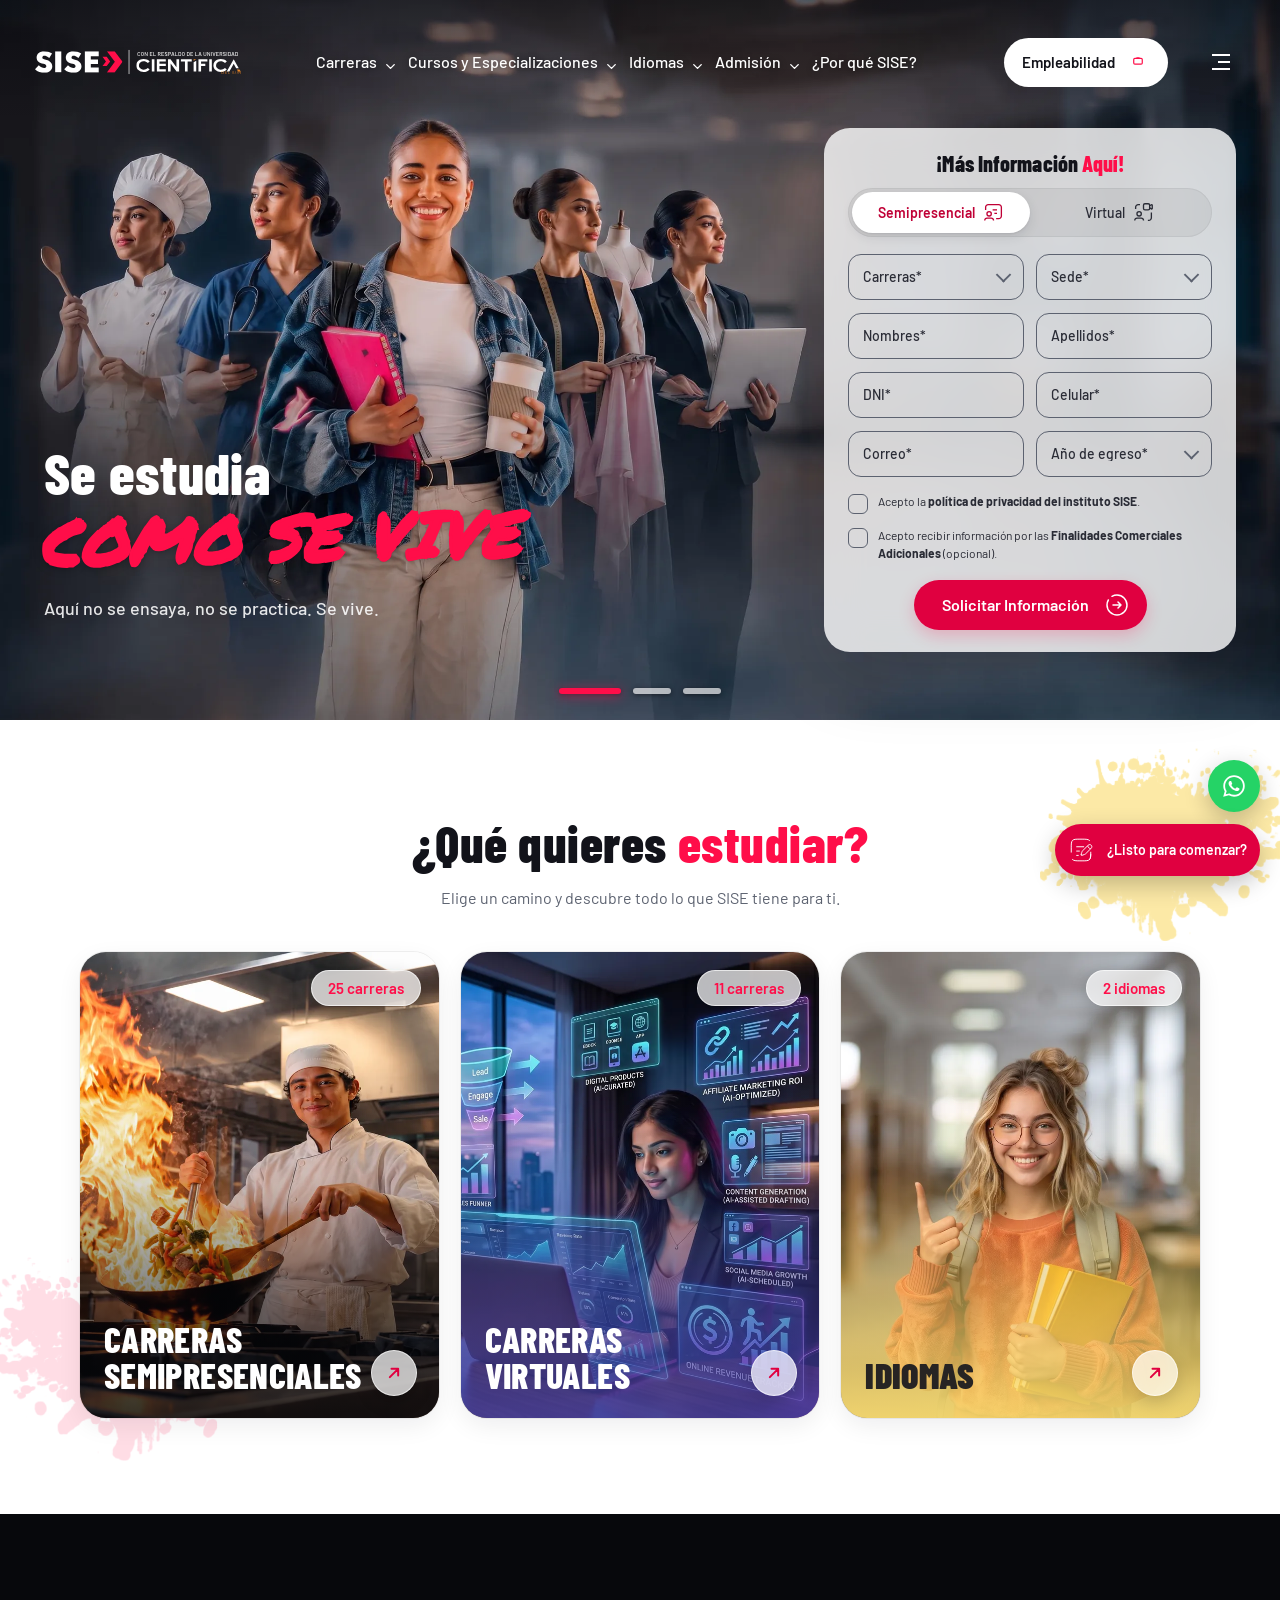
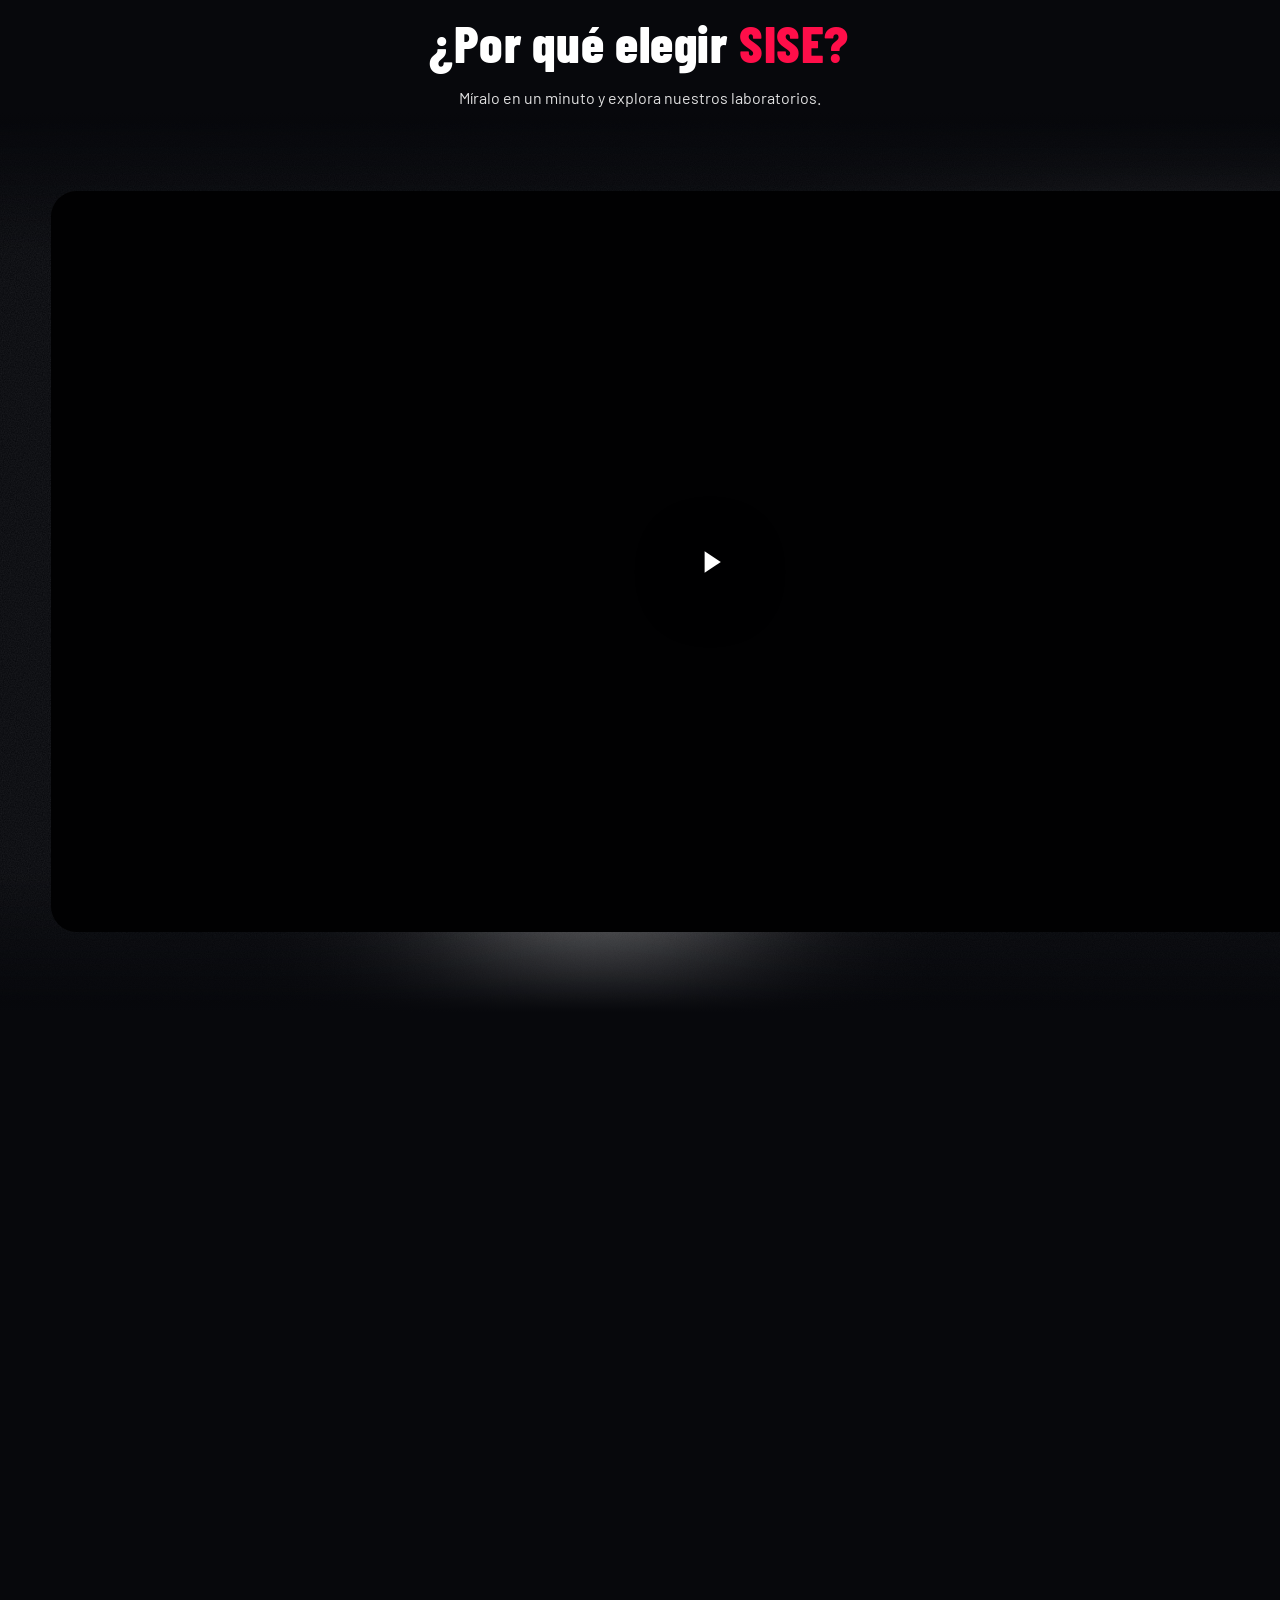
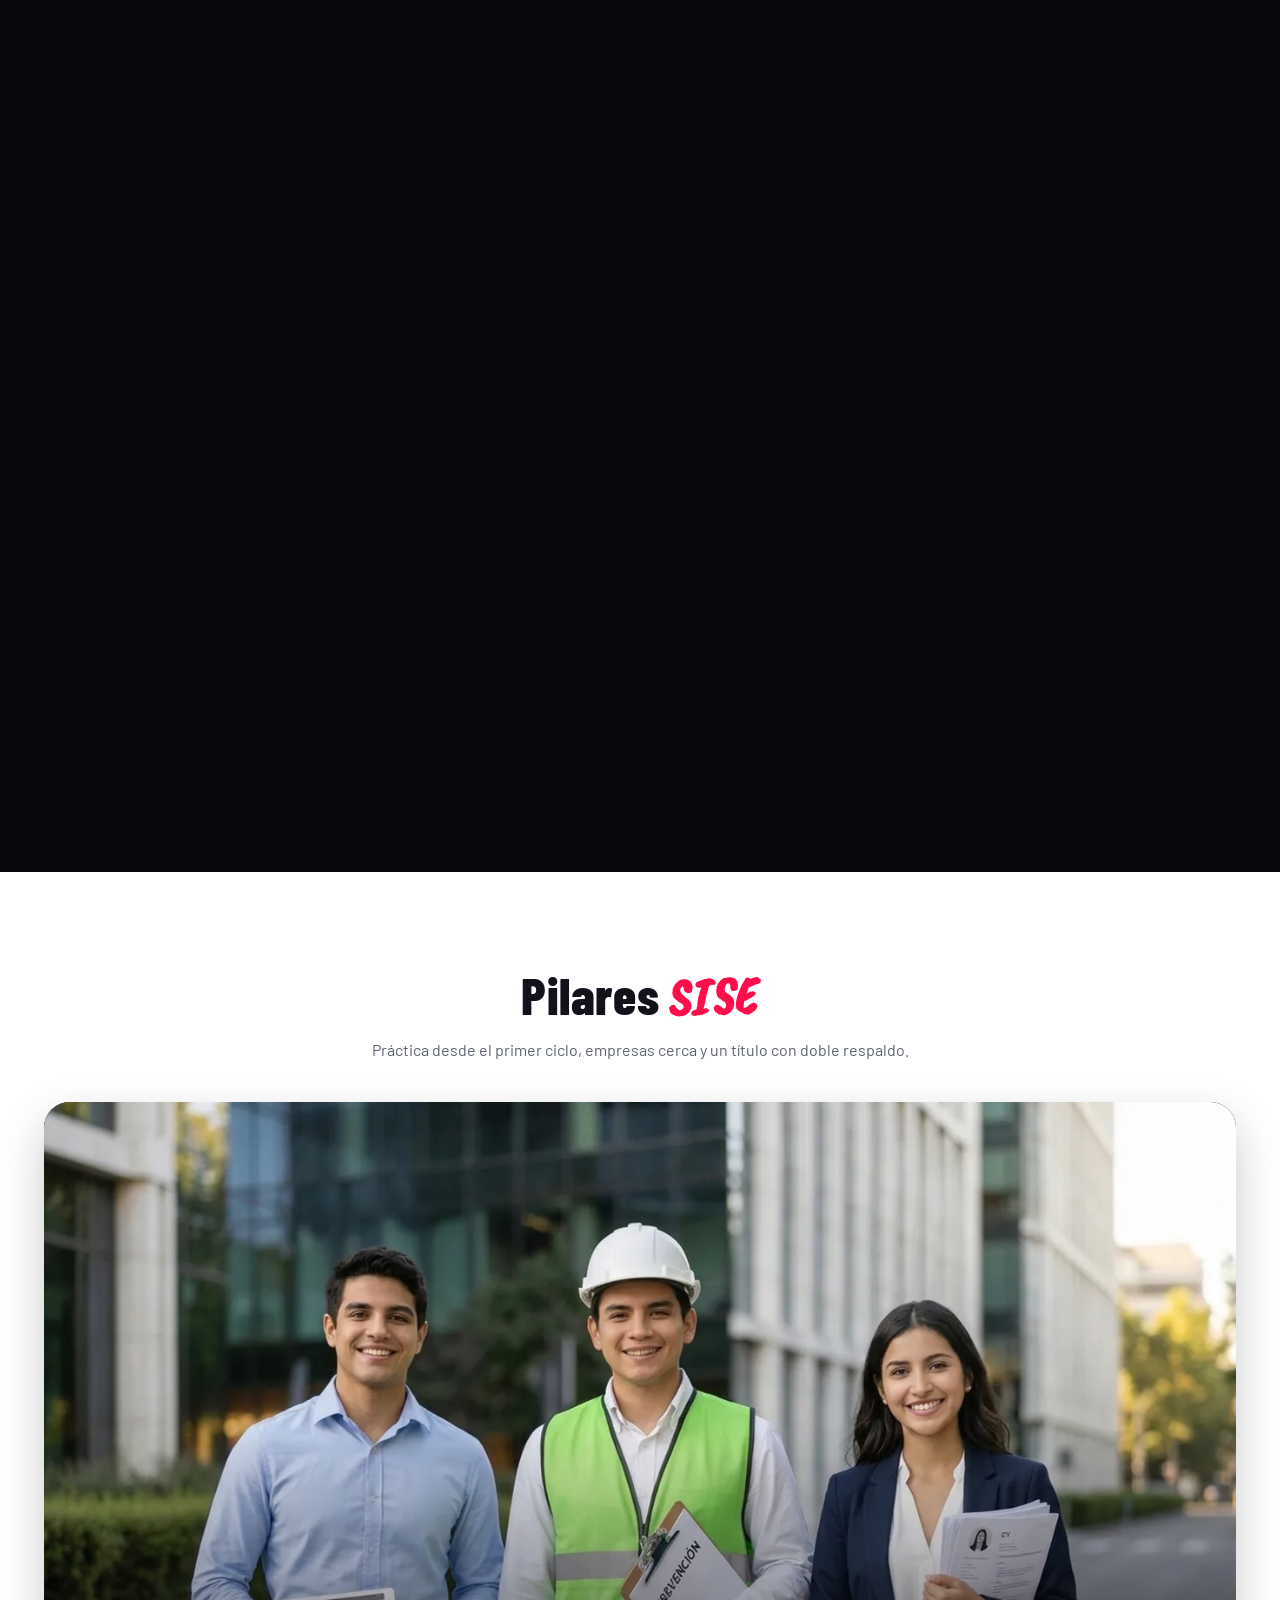
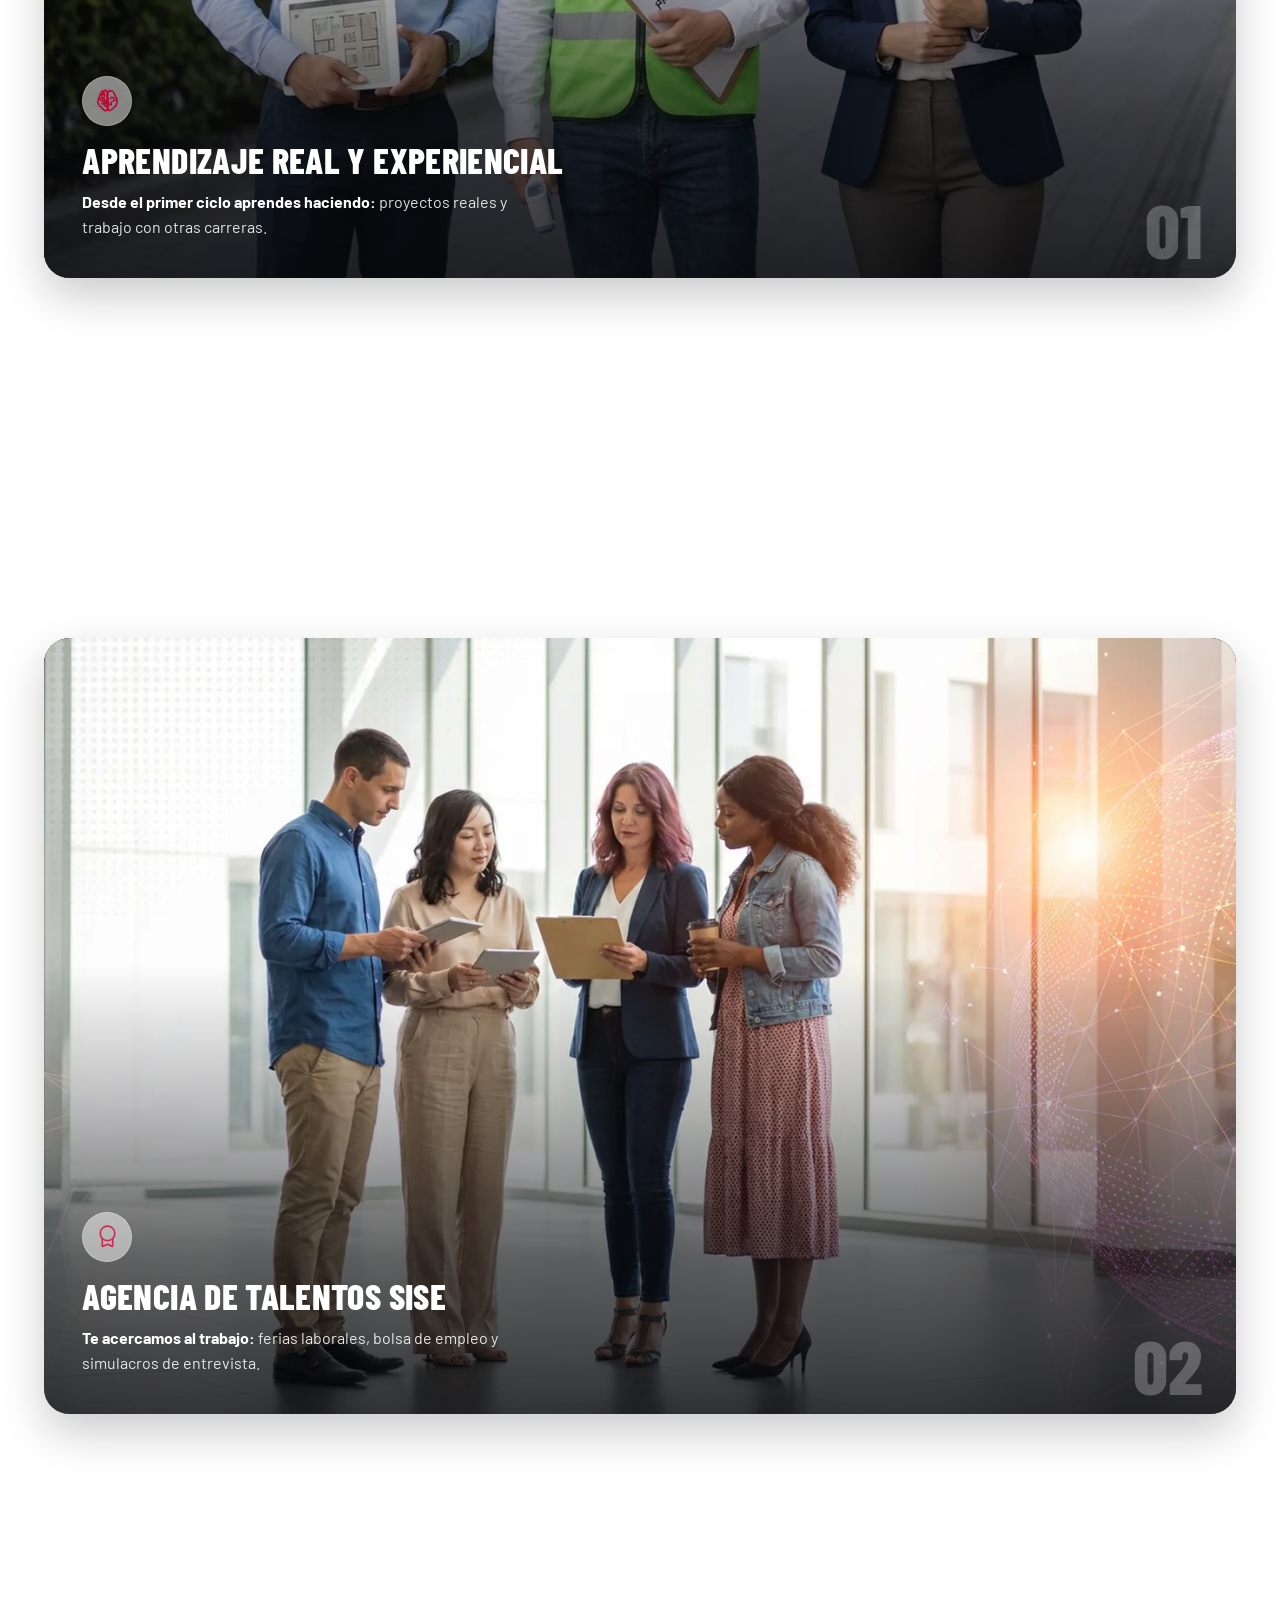
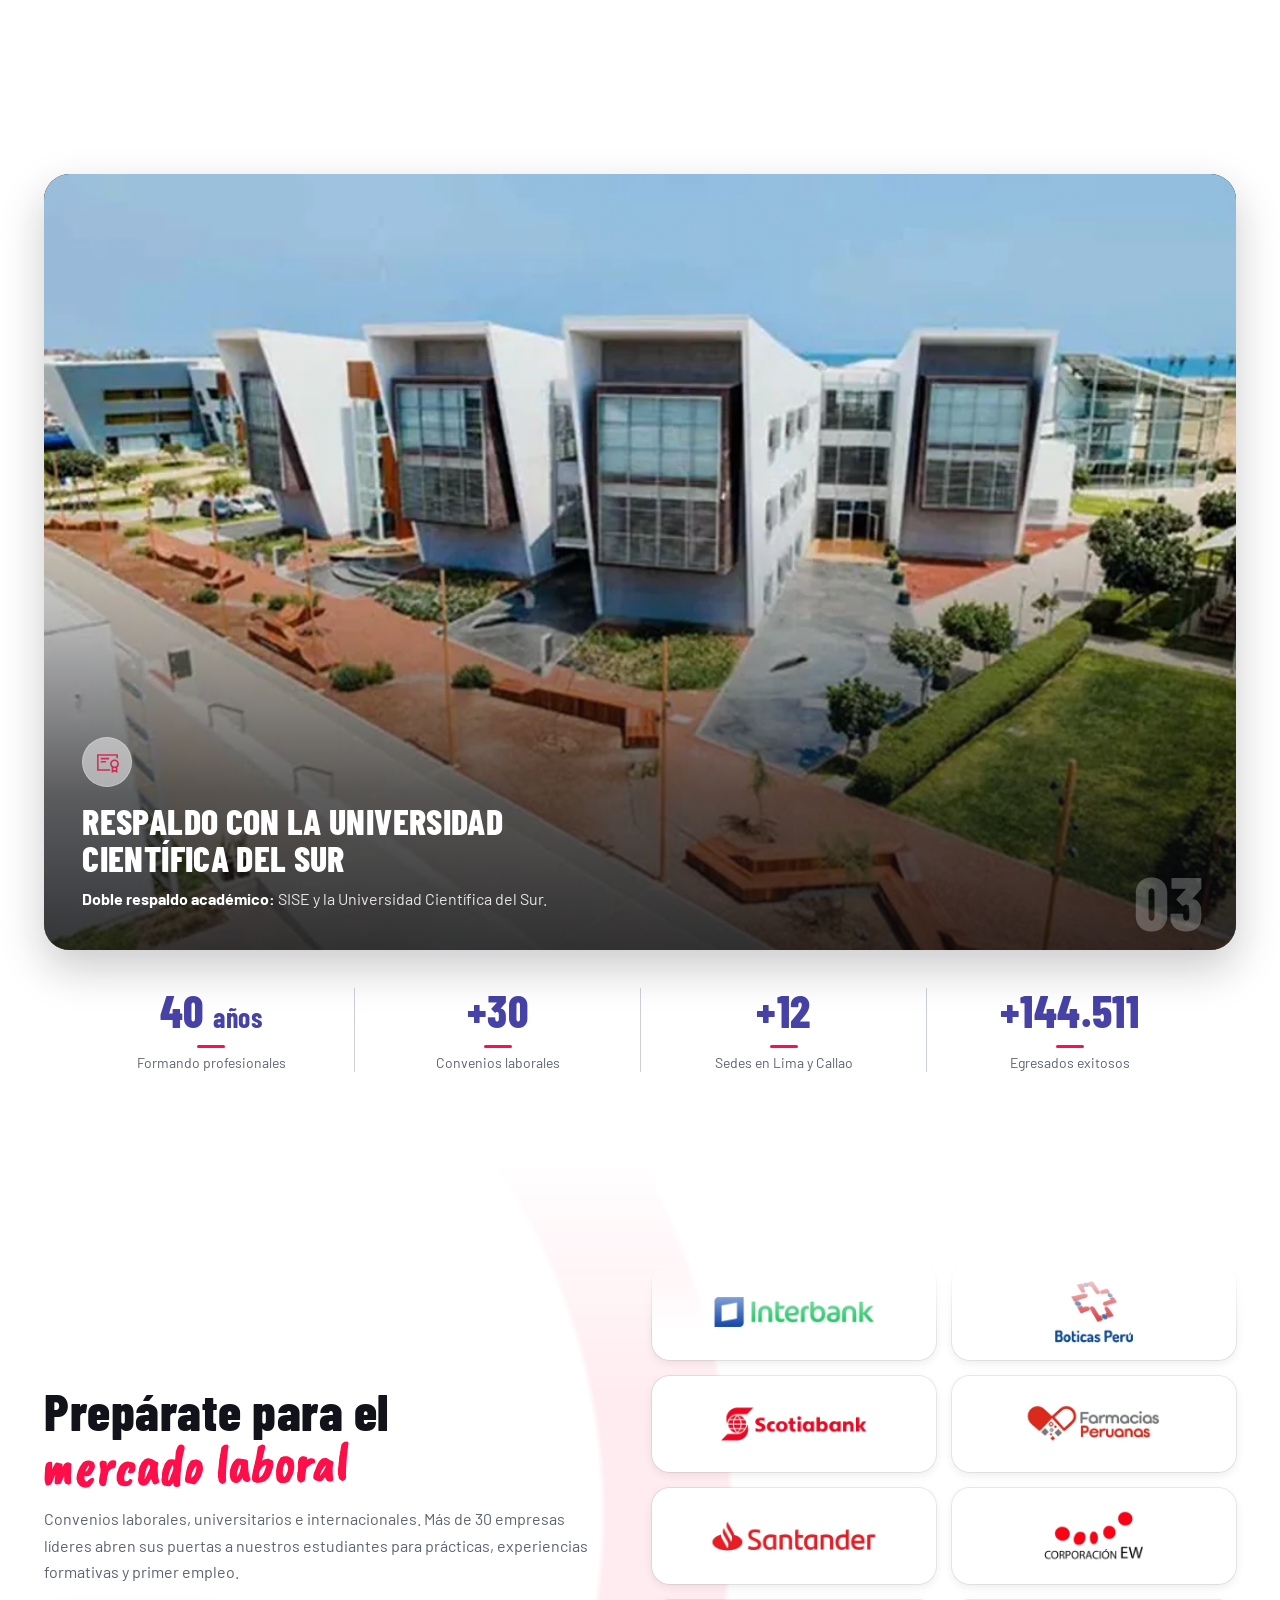
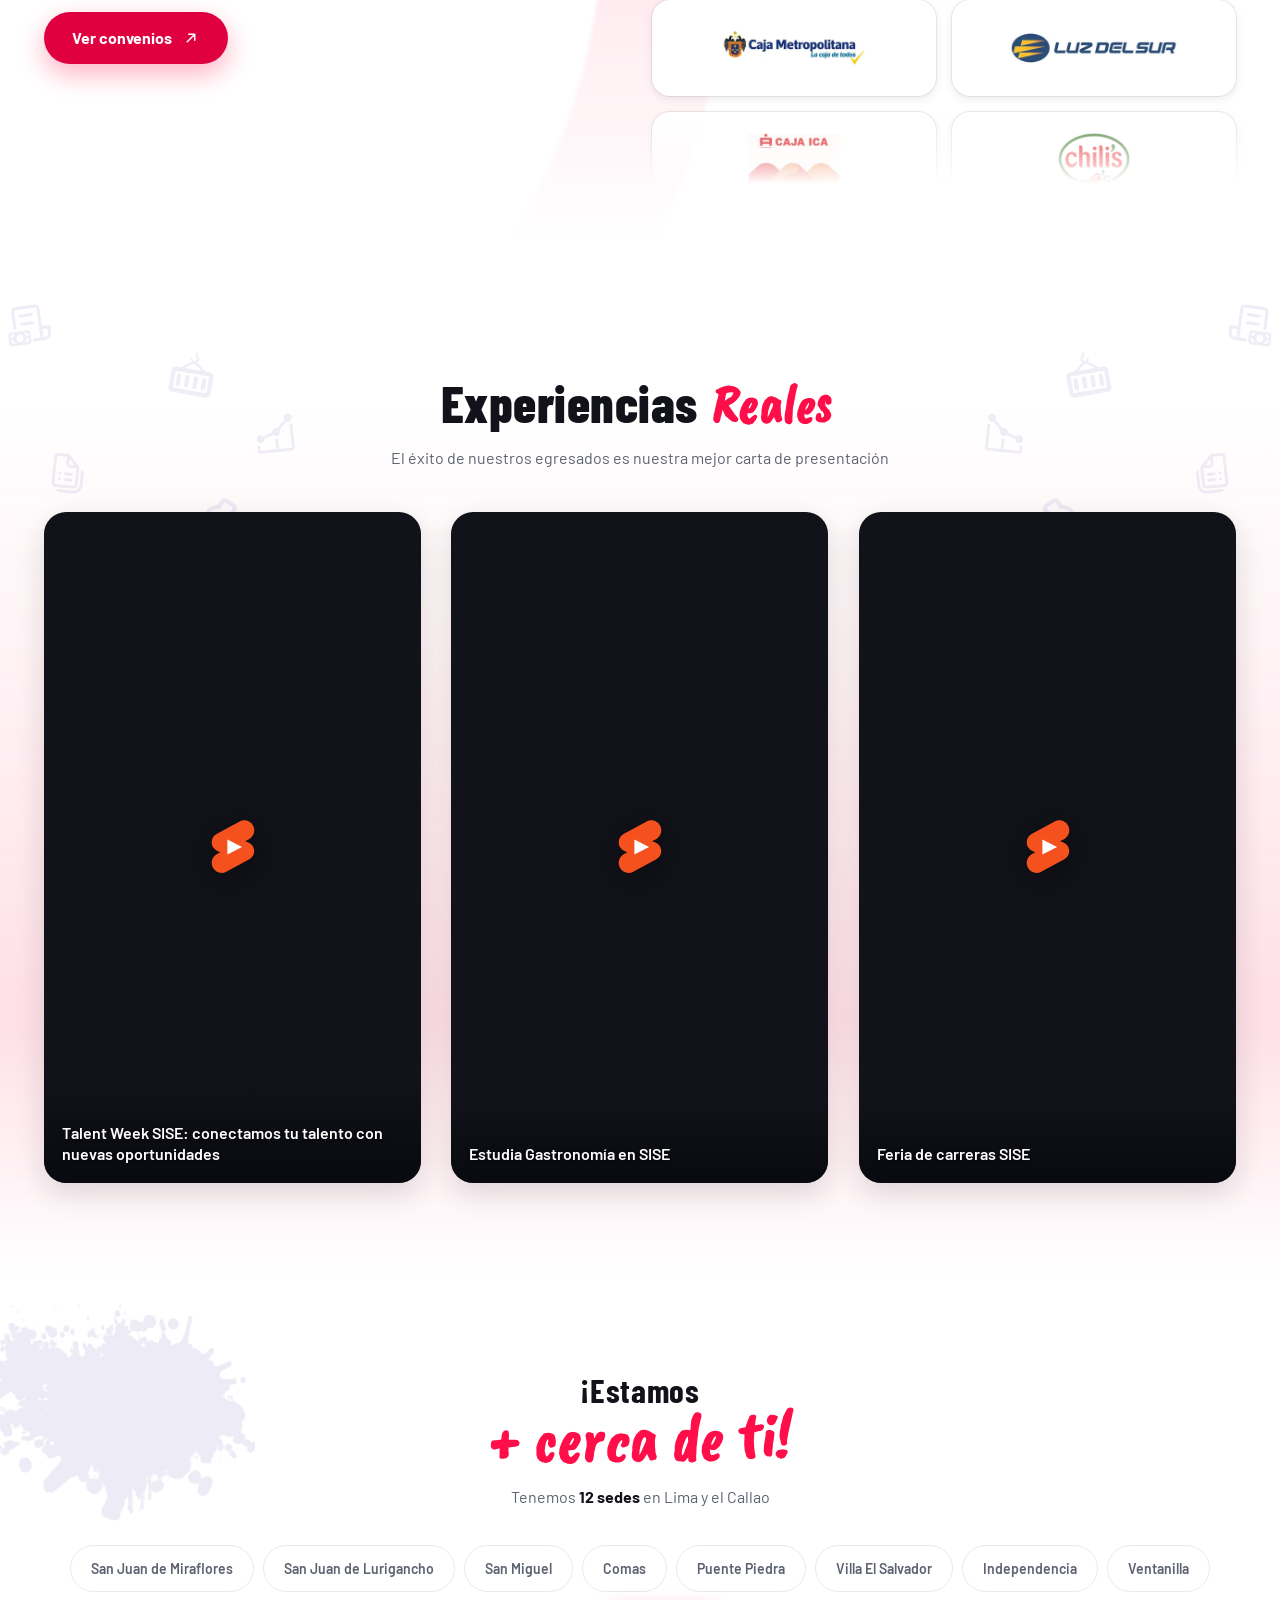
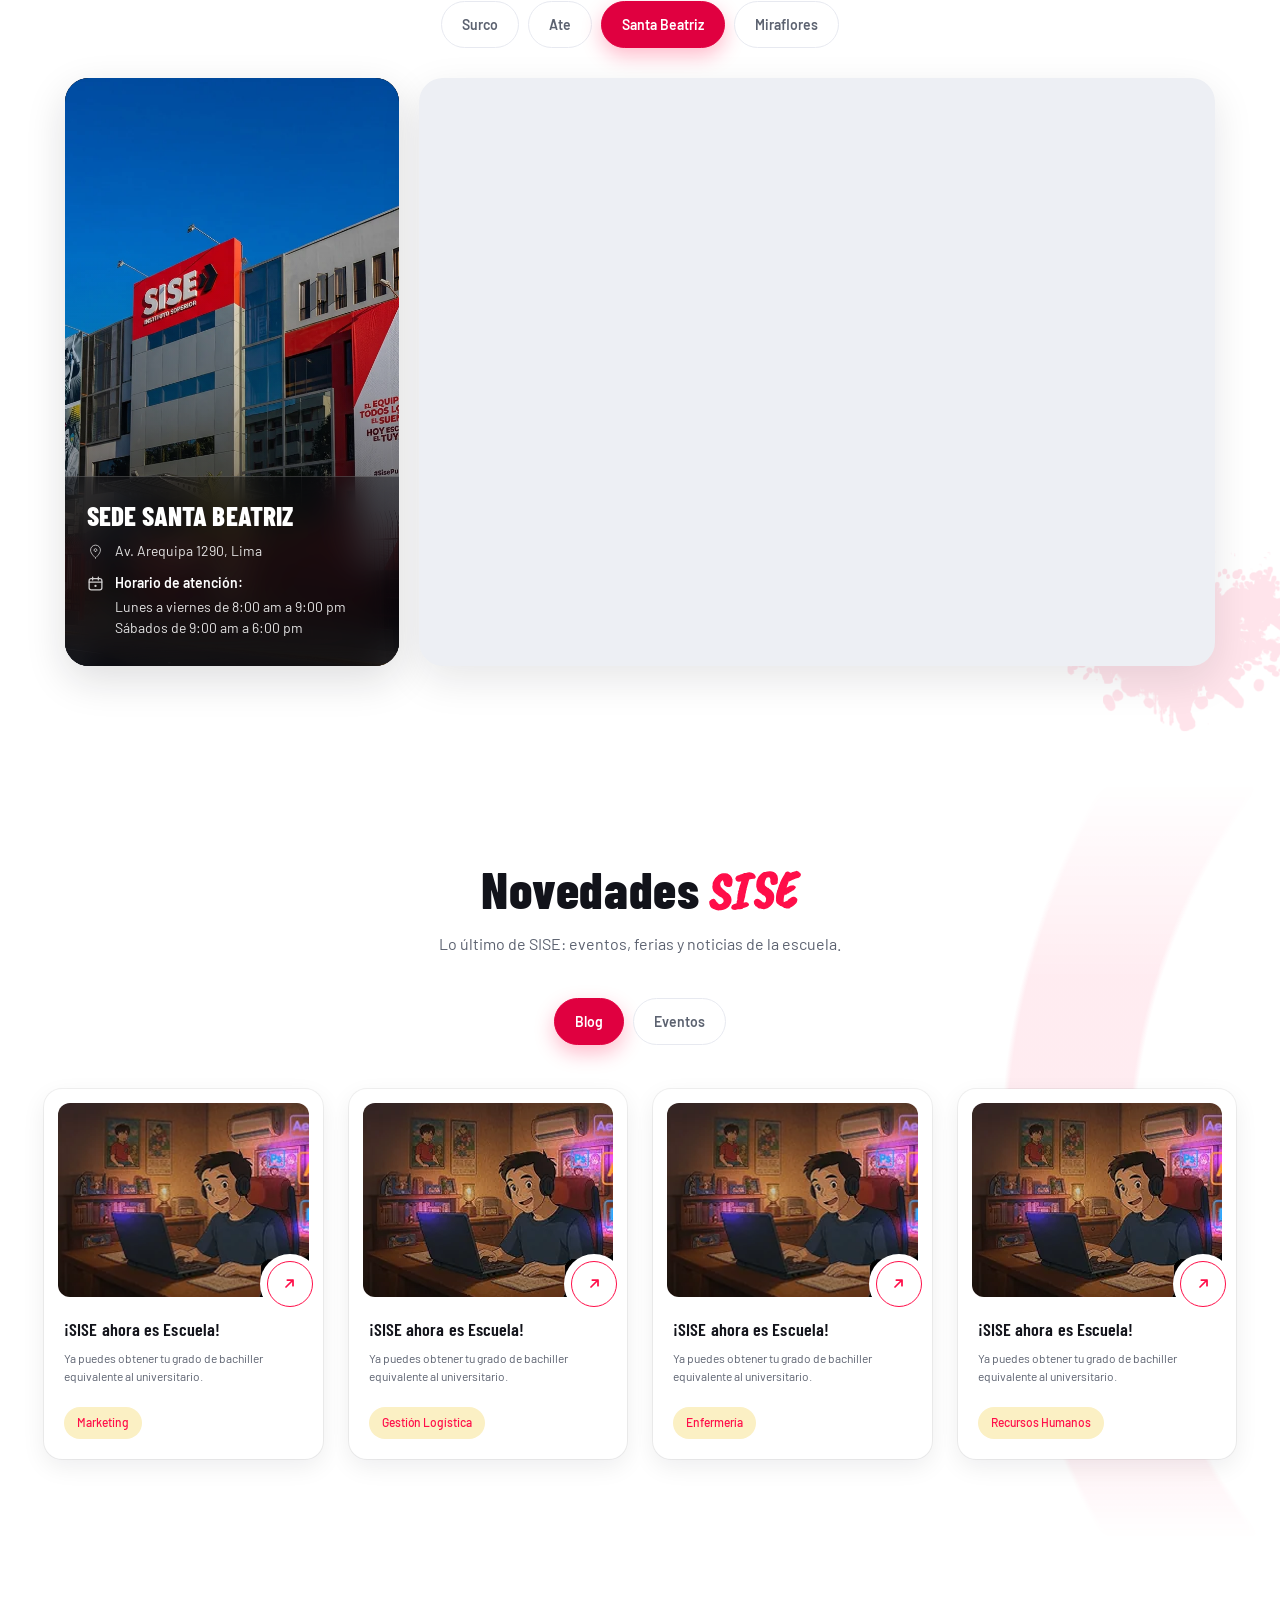
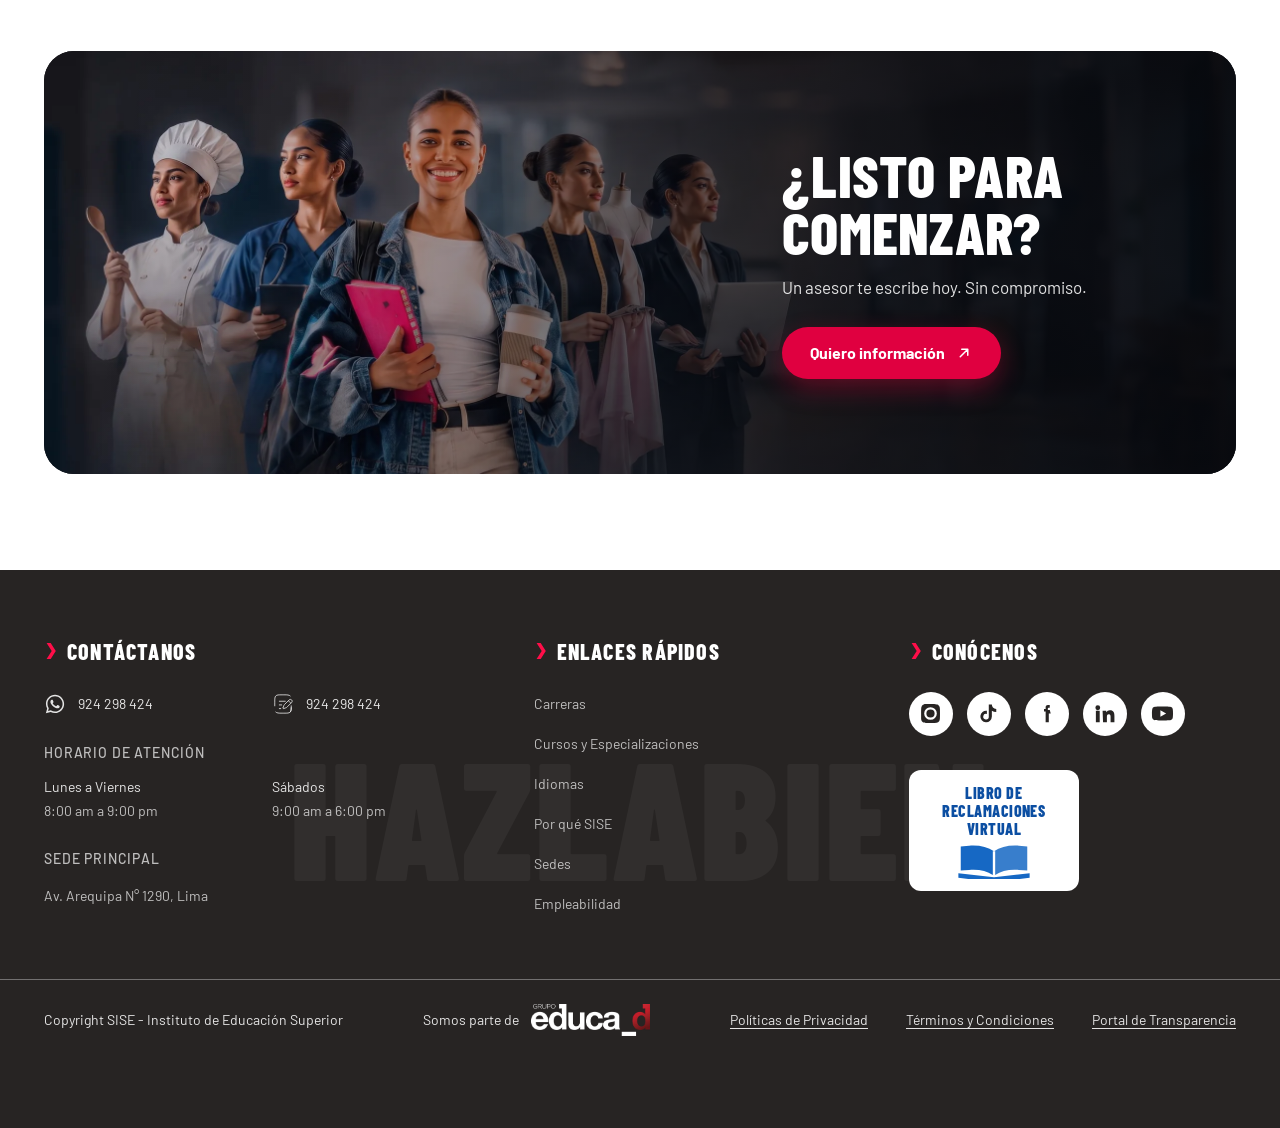
==== commit aee233c9: "Iconos en solo trazo rojo y cifras sin iconos en indigo - Menu y areas (Carreras, Cursos, Idiomas, E" ====
--- a/index.html
+++ b/index.html
@@ -7,7 +7,7 @@
 <meta name="description" content="Instituto Superior SISE. Más de 24 carreras profesionales semipresenciales y 100% virtuales. 12 sedes en Lima y Callao. 40 años formando profesionales.">
 <meta name="theme-color" content="#FF0E49">
 
-<link rel="icon" type="image/svg+xml" href="assets/img/favicon.svg?v=777">
+<link rel="icon" type="image/svg+xml" href="assets/img/favicon.svg?v=788">
 <link rel="icon" type="image/png" sizes="32x32" href="assets/img/favicon-32.png">
 <link rel="apple-touch-icon" href="assets/img/apple-touch-icon.png">
 
@@ -18,7 +18,7 @@
 <link rel="preload" as="font" type="font/woff2" crossorigin href="assets/fonts/barlow-400.woff2">
 <link rel="preload" as="font" type="font/woff2" crossorigin href="assets/fonts/barlow-condensed-800.woff2">
 <link rel="preload" as="image" href="assets/img/hero-01.webp?v=3">
-<link rel="stylesheet" href="assets/css/style.css?v=777">
+<link rel="stylesheet" href="assets/css/style.css?v=788">
 </head>
 <body class="inicio">
 
@@ -315,26 +315,24 @@
         </div>
       </article>
     </div><!-- Tira de cifras: la prueba de lo que prometen los pilares. Sin
-       tarjeta ni iconos, para que no compita con la franja de arriba. -->
+       tarjeta ni iconos (se probaron y se quitaron: repetian la etiqueta
+       y le quitaban protagonismo al numero), para que no compita con la
+       franja de arriba. El rojo lo pone una rayita bajo cada numero. -->
   <div class="shell">
     <div class="pil-cifras reveal" id="statsCard">
       <div class="pil-cifra">
-        <span class="pil-cifra-ico" data-ico="cifra-anios" aria-hidden="true"></span>
-        <p class="pil-num"><span class="counter" data-to="40" data-dur="1600">0</span> a&ntilde;os</p>
+        <p class="pil-num"><span class="counter" data-to="40" data-dur="1600">0</span> <span class="pil-unidad">a&ntilde;os</span></p>
         <p class="pil-dato">Formando profesionales</p>
       </div>
       <div class="pil-cifra">
-        <span class="pil-cifra-ico" data-ico="cifra-convenios" aria-hidden="true"></span>
         <p class="pil-num">+<span class="counter" data-to="30" data-dur="1600">0</span></p>
         <p class="pil-dato">Convenios laborales</p>
       </div>
       <div class="pil-cifra">
-        <span class="pil-cifra-ico" data-ico="cifra-sedes" aria-hidden="true"></span>
         <p class="pil-num">+<span class="counter" data-to="12" data-dur="1600">0</span></p>
         <p class="pil-dato">Sedes en Lima y Callao</p>
       </div>
       <div class="pil-cifra">
-        <span class="pil-cifra-ico" data-ico="cifra-egresados" aria-hidden="true"></span>
         <p class="pil-num">+<span class="counter" data-to="150000" data-dur="2000" data-sep="1">0</span></p>
         <p class="pil-dato">Egresados exitosos</p>
       </div>
@@ -533,9 +531,9 @@
   </button>
 </div>
 
-<script src="assets/js/icons.js?v=777"></script>
-<script src="assets/js/data.js?v=777"></script>
-<script src="assets/js/crm.js?v=777"></script>
-<script src="assets/js/main.js?v=777"></script>
+<script src="assets/js/icons.js?v=788"></script>
+<script src="assets/js/data.js?v=788"></script>
+<script src="assets/js/crm.js?v=788"></script>
+<script src="assets/js/main.js?v=788"></script>
 </body>
 </html>
--- a/assets/css/style.css
+++ b/assets/css/style.css
@@ -2035,18 +2035,25 @@
   margin-top:clamp(26px,3vw,38px);
 }
 .pil-cifra{padding:0 18px;text-align:center}
-/* Icono sobre el numero: Phosphor duotono, trazo rojo y relleno
-   amarillo en los cuatro, como los datos rapidos de la ficha. Antes iban
-   en rojo, amarillo, indigo y rojo; con el relleno amarillo el icono
-   amarillo se comia a si mismo. */
-.pil-cifra-ico{display:block;width:38px;height:38px;margin:0 auto 10px;color:var(--red)}
-.pil-cifra-ico svg{width:100%;height:100%;display:block}
 .pil-cifra + .pil-cifra{border-left:1px solid var(--gris-300)}
+/* Sin icono encima (llevaban uno; repetia la etiqueta y le restaba al
+   numero), asi que el numero crece un poco. Numero entero en indigo,
+   "+" incluido (8,1:1 sobre blanco): se probo el "+" y el "anos" en rojo
+   y el rojo caia desigual; en rojo entero gritaba y competia con los
+   botones (3,9:1), y en amarillo no se leia (1,4:1). Debajo, una rayita
+   roja igual en las cuatro, el mismo recurso que la raya de los
+   titulos: indigo y rojo, los dos colores de la marca. */
 .pil-num{
   font-family:'Barlow Condensed',sans-serif;font-weight:800;
-  font-size:clamp(30px,3vw,40px);line-height:1;letter-spacing:.01em;color:var(--ink);
+  font-size:clamp(34px,3.5vw,48px);line-height:1;letter-spacing:.01em;color:var(--indigo);
   white-space:nowrap;
 }
+.pil-num::after{
+  content:'';display:block;width:28px;height:3px;border-radius:3px;
+  background:var(--red);margin:12px auto 0;
+}
+/* La unidad de "40 anos" mas chica: el protagonista es el 40 */
+.pil-unidad{font-size:.62em;font-weight:700;letter-spacing:.02em}
 .pil-dato{margin-top:6px;font-size:14px;color:var(--body);line-height:1.3}
 
 
@@ -4819,8 +4826,18 @@
 /* Icono suelto y grande, sin baldosa: con ella eran dos marcos (la
    tarjeta y la baldosa) y el dibujo se quedaba en 30px. Asi el
    amarillo del duotono es lo que da color a la tarjeta. */
-.apr-ico{display:block;flex:none;width:46px;height:46px;margin:0 0 6px -2px;color:var(--apr)}
+.apr-ico{display:block;flex:none;width:46px;height:46px;margin:0 0 6px -2px;color:var(--red)}
 .apr-ico svg{width:100%;height:100%;display:block}
+/* Solo trazo, en rojo primario, en las cards y en los puestos que
+   enlazan con ellas (a peticion). Se quita la capa de relleno del
+   duotono: primero fue amarilla y luego del color del trazo al 20%, y
+   esa "sombra" rosa ocupaba mucho en unos dibujos (carrito, camion,
+   grafica) y casi nada en otros, asi que la fila se veia dispareja.
+   icons.js guarda el relleno amarillo para los demas sitios; aqui solo
+   se oculta. Textos y botones de las cards siguen en indigo. */
+.apr-ico [fill="#FAD44F"],
+.apr-cab-ico [fill="#FAD44F"],
+.rol-ico [fill="#FAD44F"]{fill:none}
 /* Barlow normal en seminegra, no la condensada: en condensada a 21px y
    en negra pesaba mas que "Que aprenderas" (condensada 600 a 28px), que
    es su titulo. Con otra textura queda claramente un nivel por debajo. */
@@ -4885,7 +4902,7 @@
   display:flex;align-items:center;gap:12px;padding-right:22px;
   font-family:'Barlow',sans-serif;font-weight:600;font-size:16px;line-height:1.25;color:var(--ink);
 }
-.apr-cab-ico{display:block;flex:none;width:46px;height:46px;margin-left:-2px;color:var(--apr)}
+.apr-cab-ico{display:block;flex:none;width:46px;height:46px;margin-left:-2px;color:var(--red)}
 .apr-cab-ico svg{width:100%;height:100%;display:block}
 .apr-k{margin-top:12px;font-size:11.5px;font-weight:700;letter-spacing:.14em;text-transform:uppercase;color:var(--apr)}
 .apr-cursos ul{list-style:none;margin:8px 0 0;padding:0;display:grid;gap:7px}
@@ -5047,14 +5064,21 @@
   transform:translateY(-4px);border-color:var(--red);
   box-shadow:0 12px 24px rgba(255,14,73,.2);
 }
-/* Iconos Phosphor duotono, como las areas de "Que aprenderas": trazo
-   rojo y relleno amarillo en los cuatro. Antes iban en rojo, amarillo,
-   indigo y rojo, pero con el relleno amarillo el reloj amarillo se
-   comia a si mismo; y en rojo pertenecen a estas tarjetas perfiladas en
-   rosa (en indigo parecian prestados de las de abajo). Mismo tamano en
-   reposo y al pasar el raton: solo sube la tarjeta. */
-.fact-ico{display:block;width:44px;height:44px;flex:none;color:var(--red);margin-bottom:6px}
+/* Los iconos de linea de siempre (Figma), todos en rojo, a peticion: se
+   probaron en Phosphor duotono con relleno amarillo y se volvio a estos.
+   Antes iban en rojo, amarillo, indigo y rojo; en rojo pertenecen a
+   estas tarjetas perfiladas en rosa. Mismo tamano en reposo y al pasar
+   el raton: solo sube la tarjeta. */
+.fact-ico{display:block;width:40px;height:40px;flex:none;color:var(--red);margin-bottom:6px}
 .fact-ico svg{width:100%;height:100%;display:block}
+/* Trazo en pixeles de pantalla y no en unidades del dibujo.
+
+   Los iconos vienen en lienzos distintos -tres en uno de 60 y el de
+   modalidad en uno de 24-, asi que el mismo numero daba grosores muy
+   distintos: 1,5px frente a 2,9. Con non-scaling-stroke el navegador
+   deja de escalar el trazo y 2,5 son 2,5px en los cuatro, pase lo que
+   pase con el tamano del icono. */
+.fact-ico svg *{vector-effect:non-scaling-stroke;stroke-width:2.5}
 /* El rotulo es lo secundario y el dato lo importante: antes iba al
    reves, con "INICIO" en negrita oscura y "5 de enero" en gris claro. */
 .fact-t{font-weight:600;text-transform:uppercase;font-size:12px;letter-spacing:.11em;color:var(--body);line-height:1.2}
@@ -5485,11 +5509,11 @@
 }
 .campo-roles li{transition:transform .22s var(--ease),box-shadow .22s var(--ease)}
 .campo-roles li:hover{transform:translateY(-3px);box-shadow:var(--shadow-md)}
-/* Cada puesto lleva el icono de su area (el mismo set duotono de "Que
-   aprenderas", en indigo) en lugar del punto rojo: asi la pastilla dice
+/* Cada puesto lleva el icono de su area (el mismo de "Que aprenderas",
+   solo trazo y en rojo) en lugar del punto rojo: asi la pastilla dice
    de un vistazo de que area es el puesto y enlaza con esas tarjetas. */
 .campo-roles li{padding-left:13px}
-.rol-ico{display:block;flex:none;width:22px;height:22px;color:var(--indigo)}
+.rol-ico{display:block;flex:none;width:22px;height:22px;color:var(--red)}
 .rol-ico svg{width:100%;height:100%;display:block}
 
 /* ---------- Convenios ----------
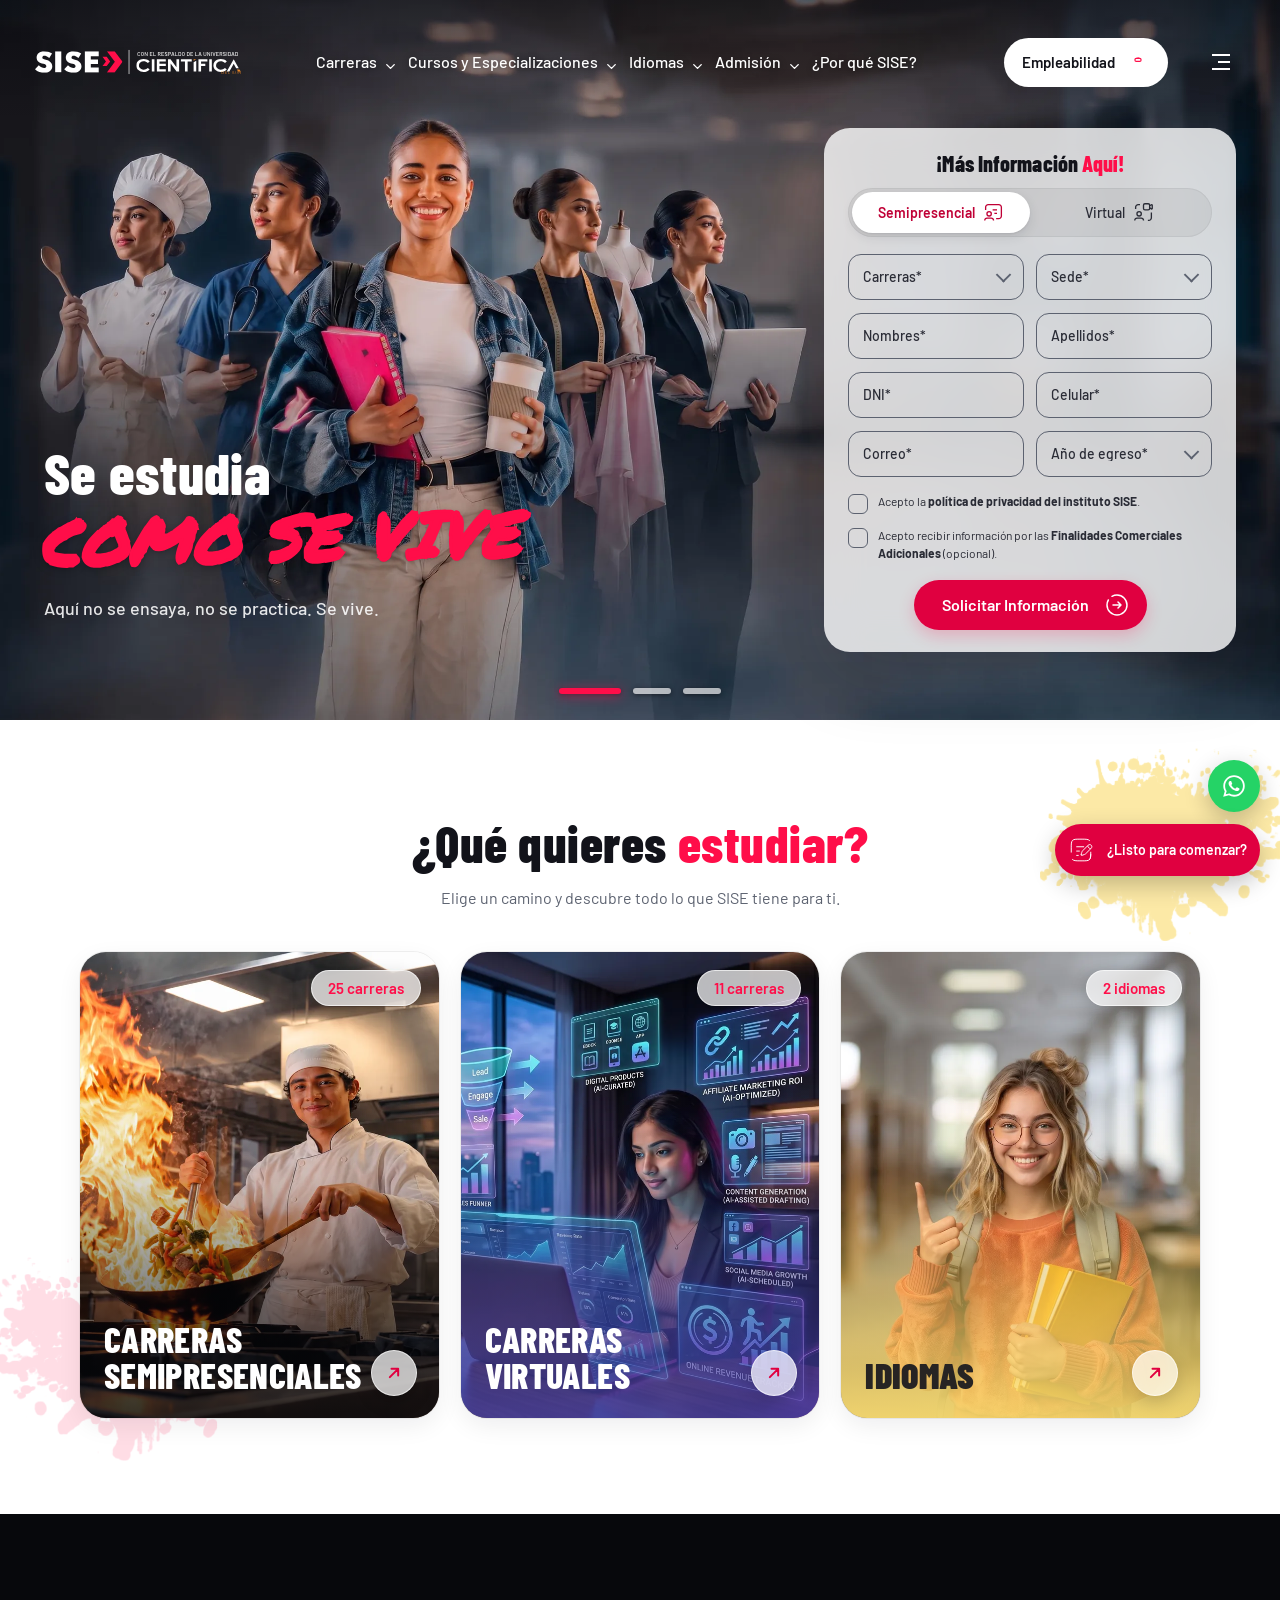
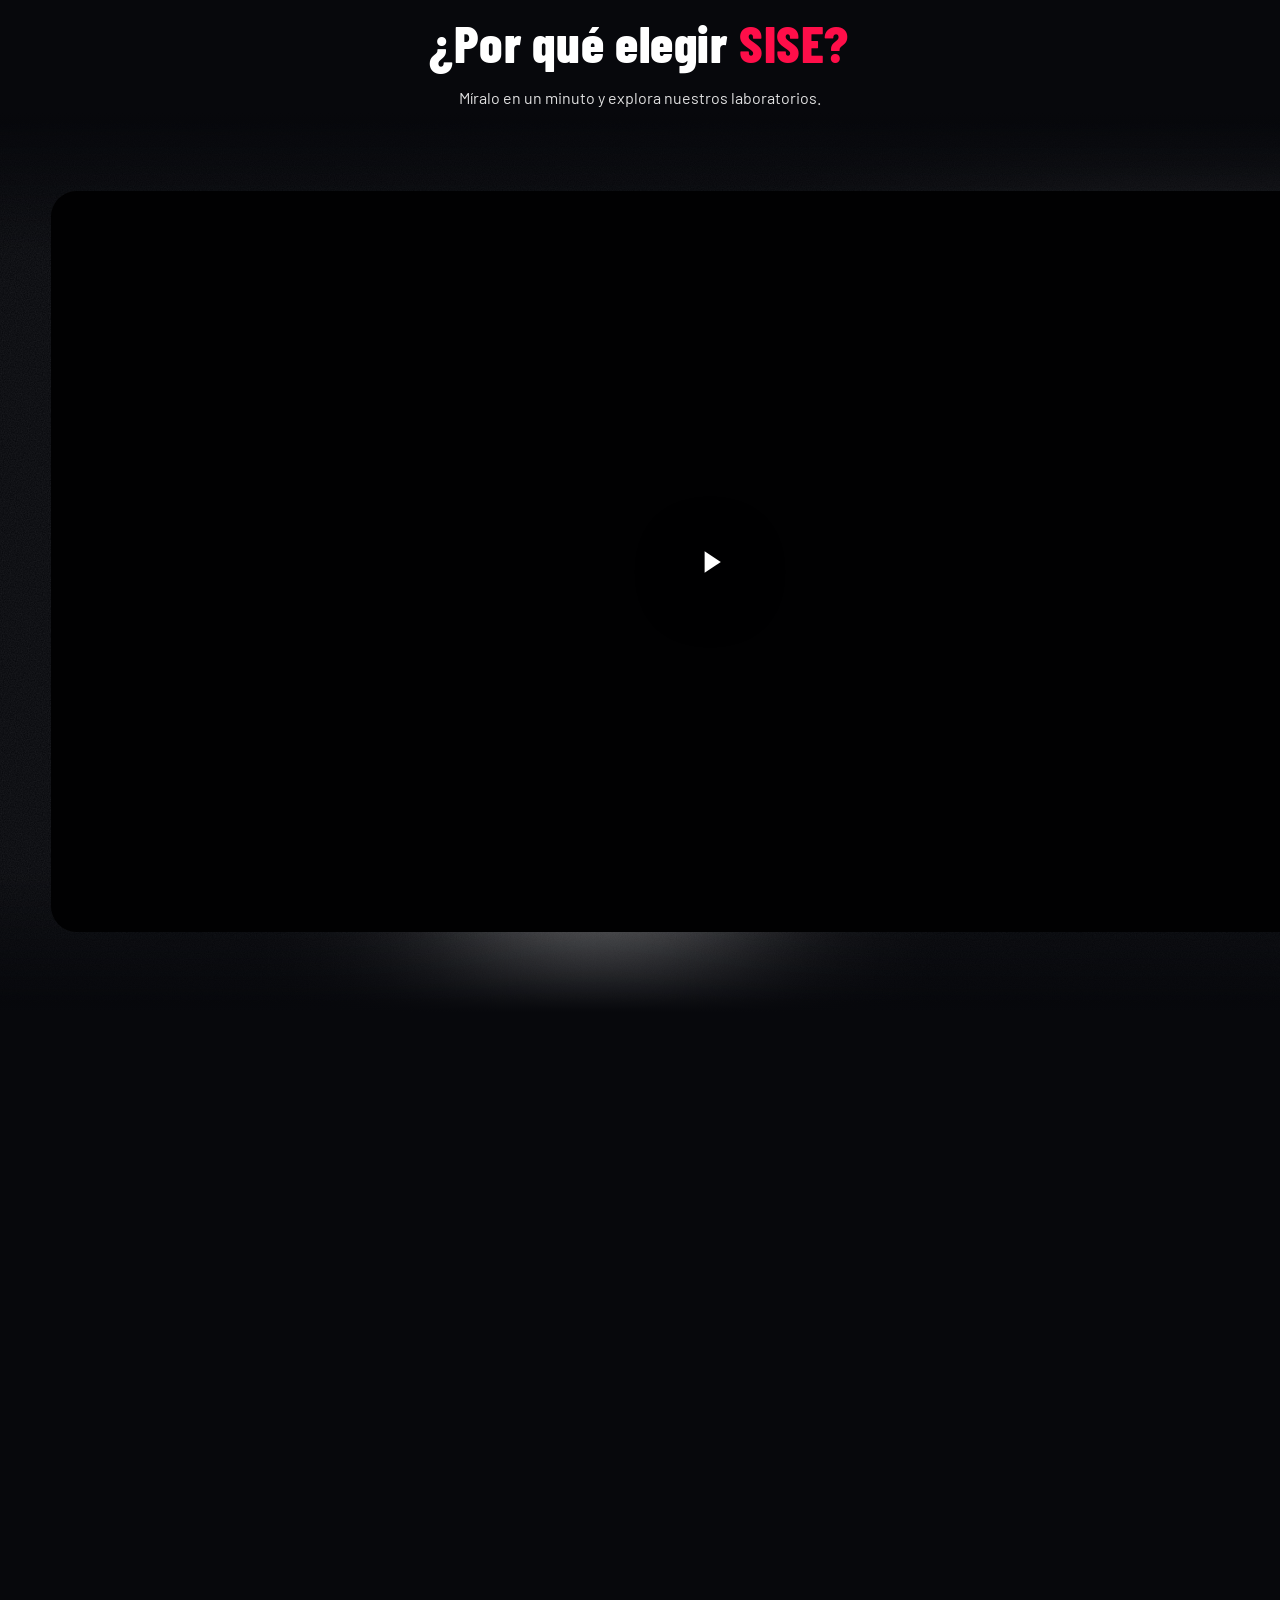
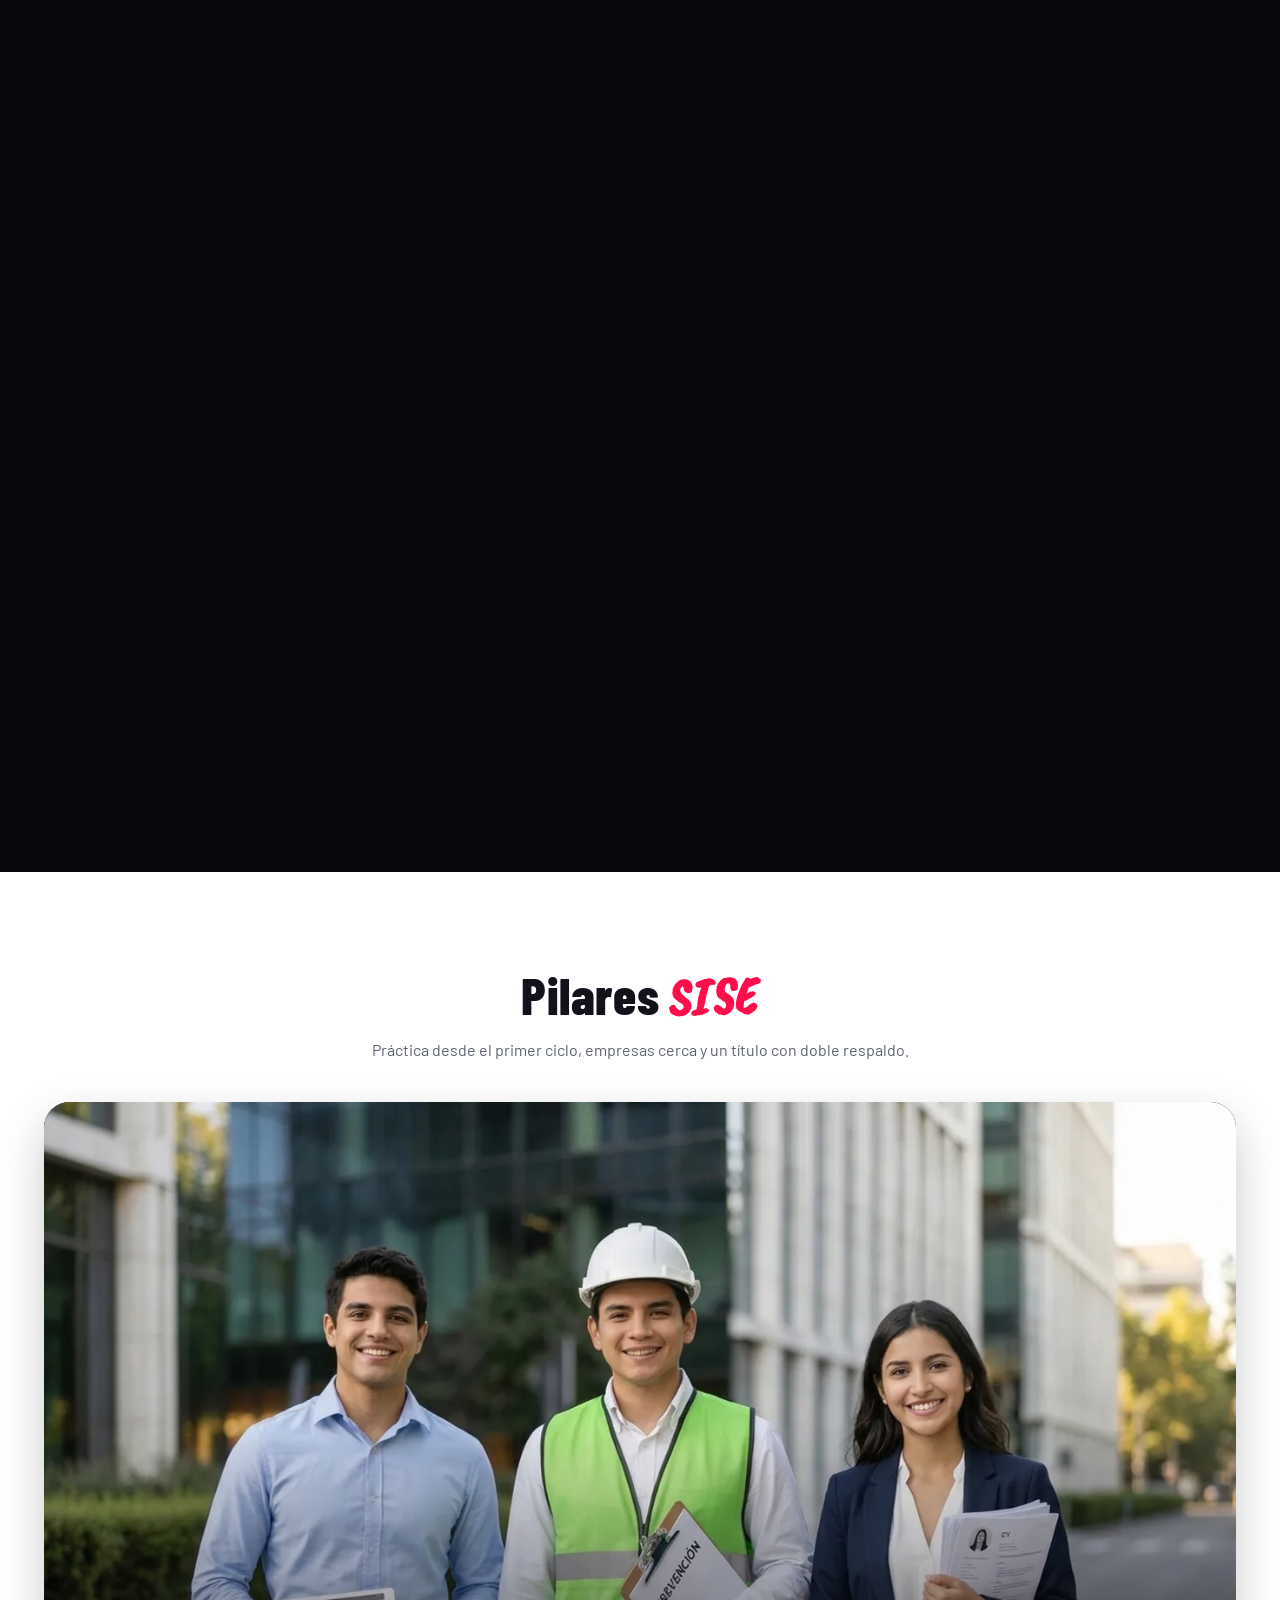
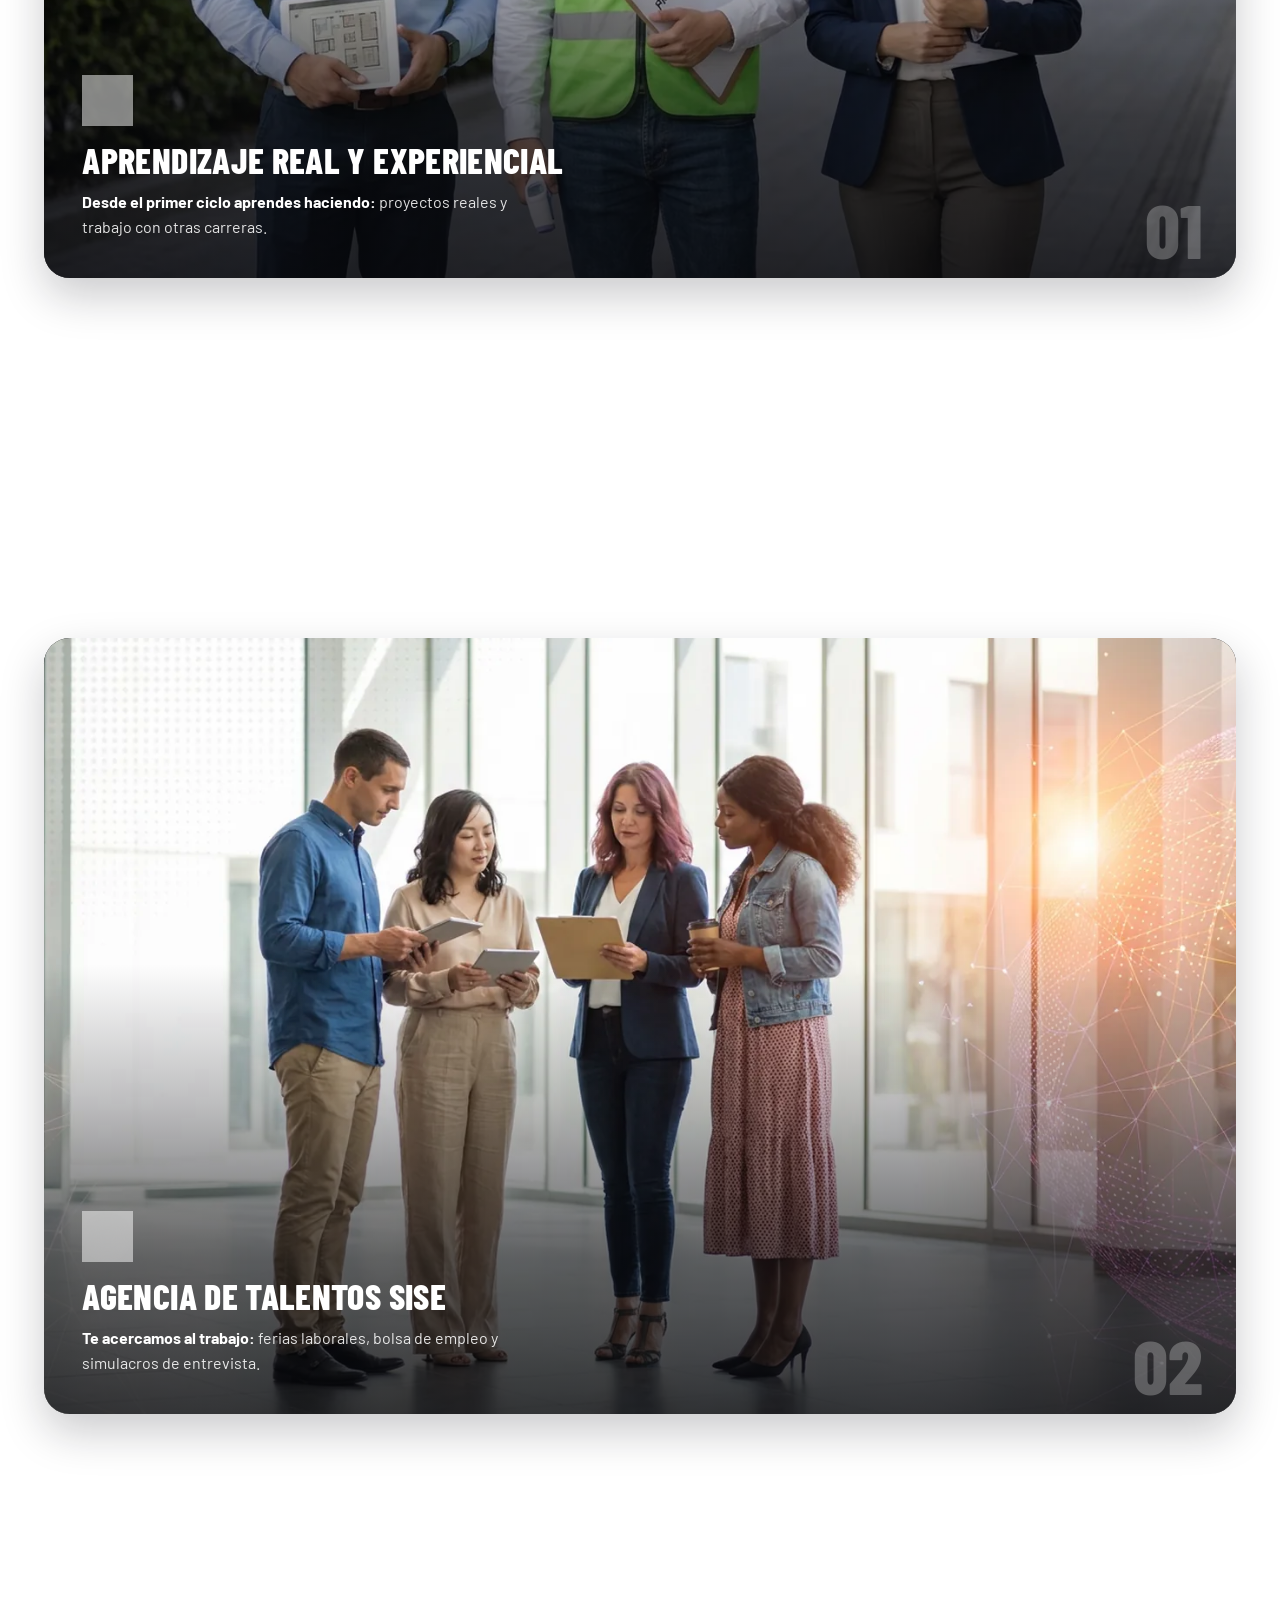
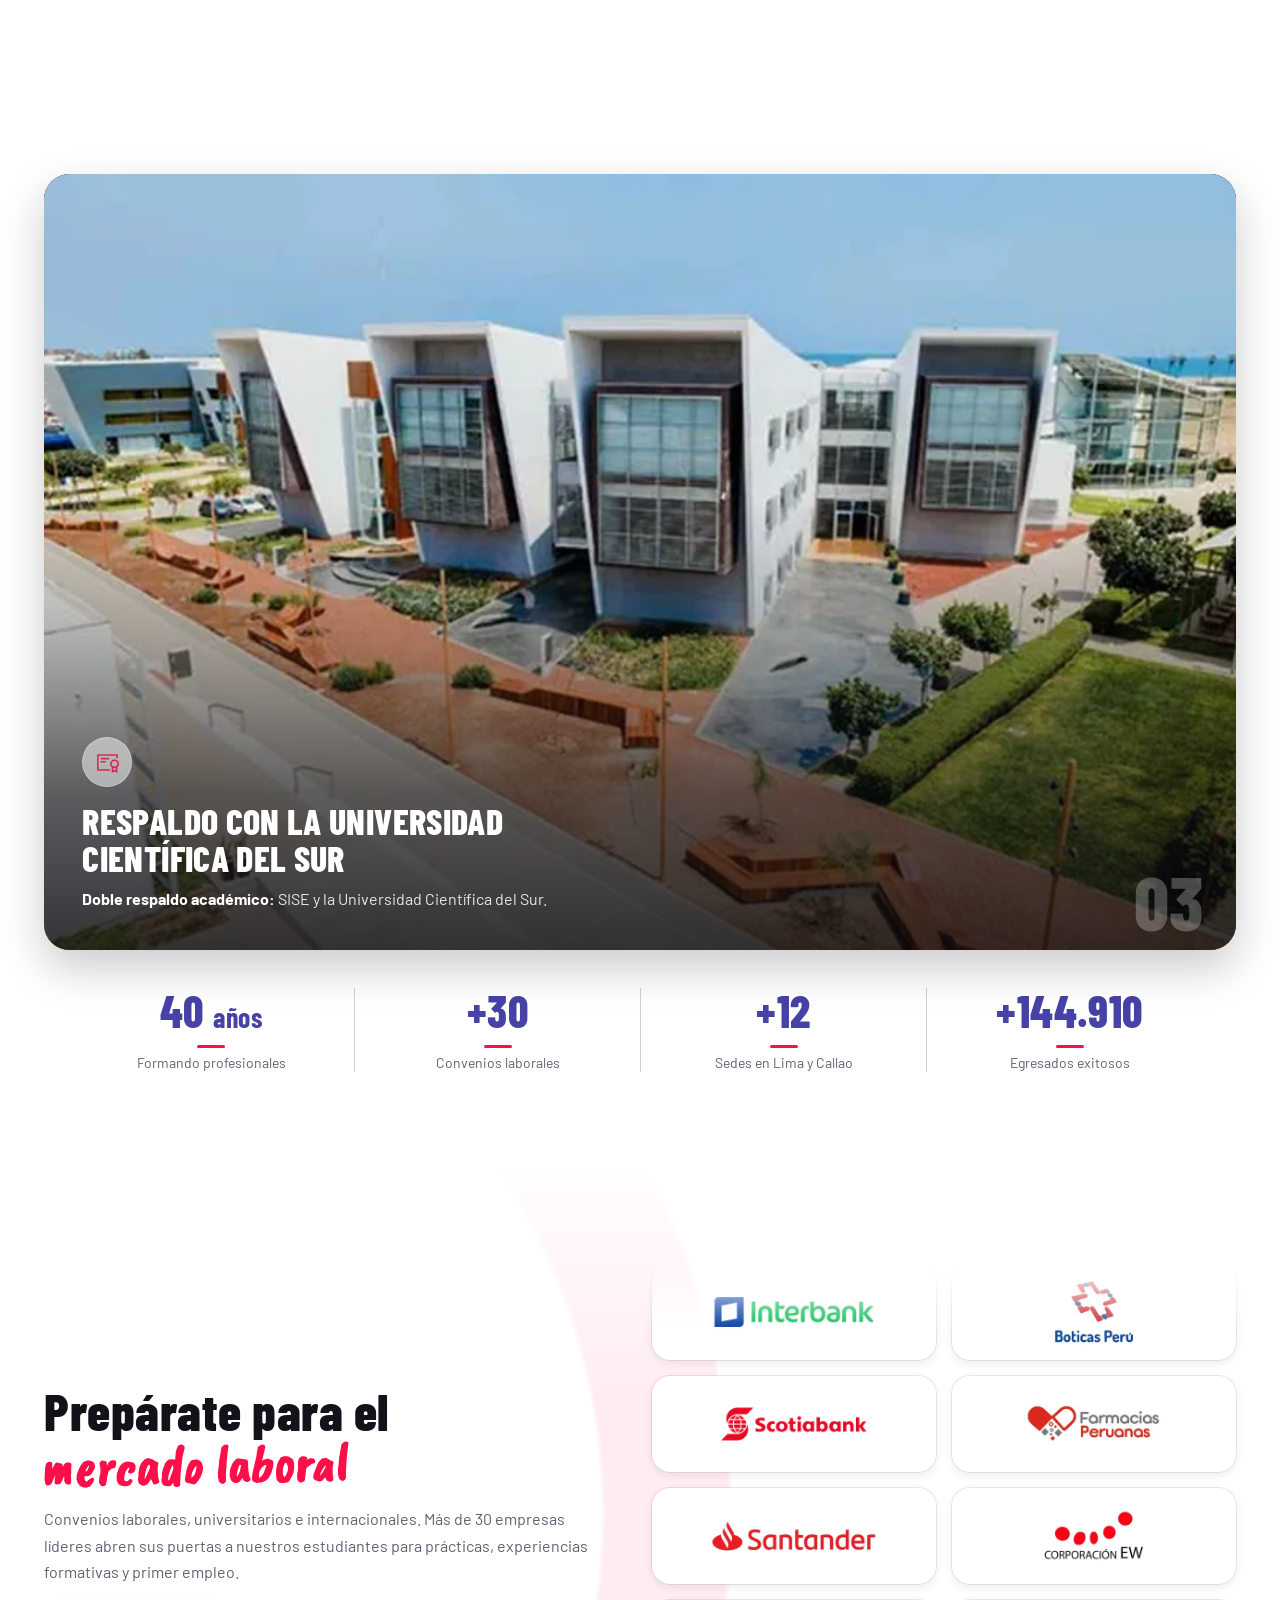
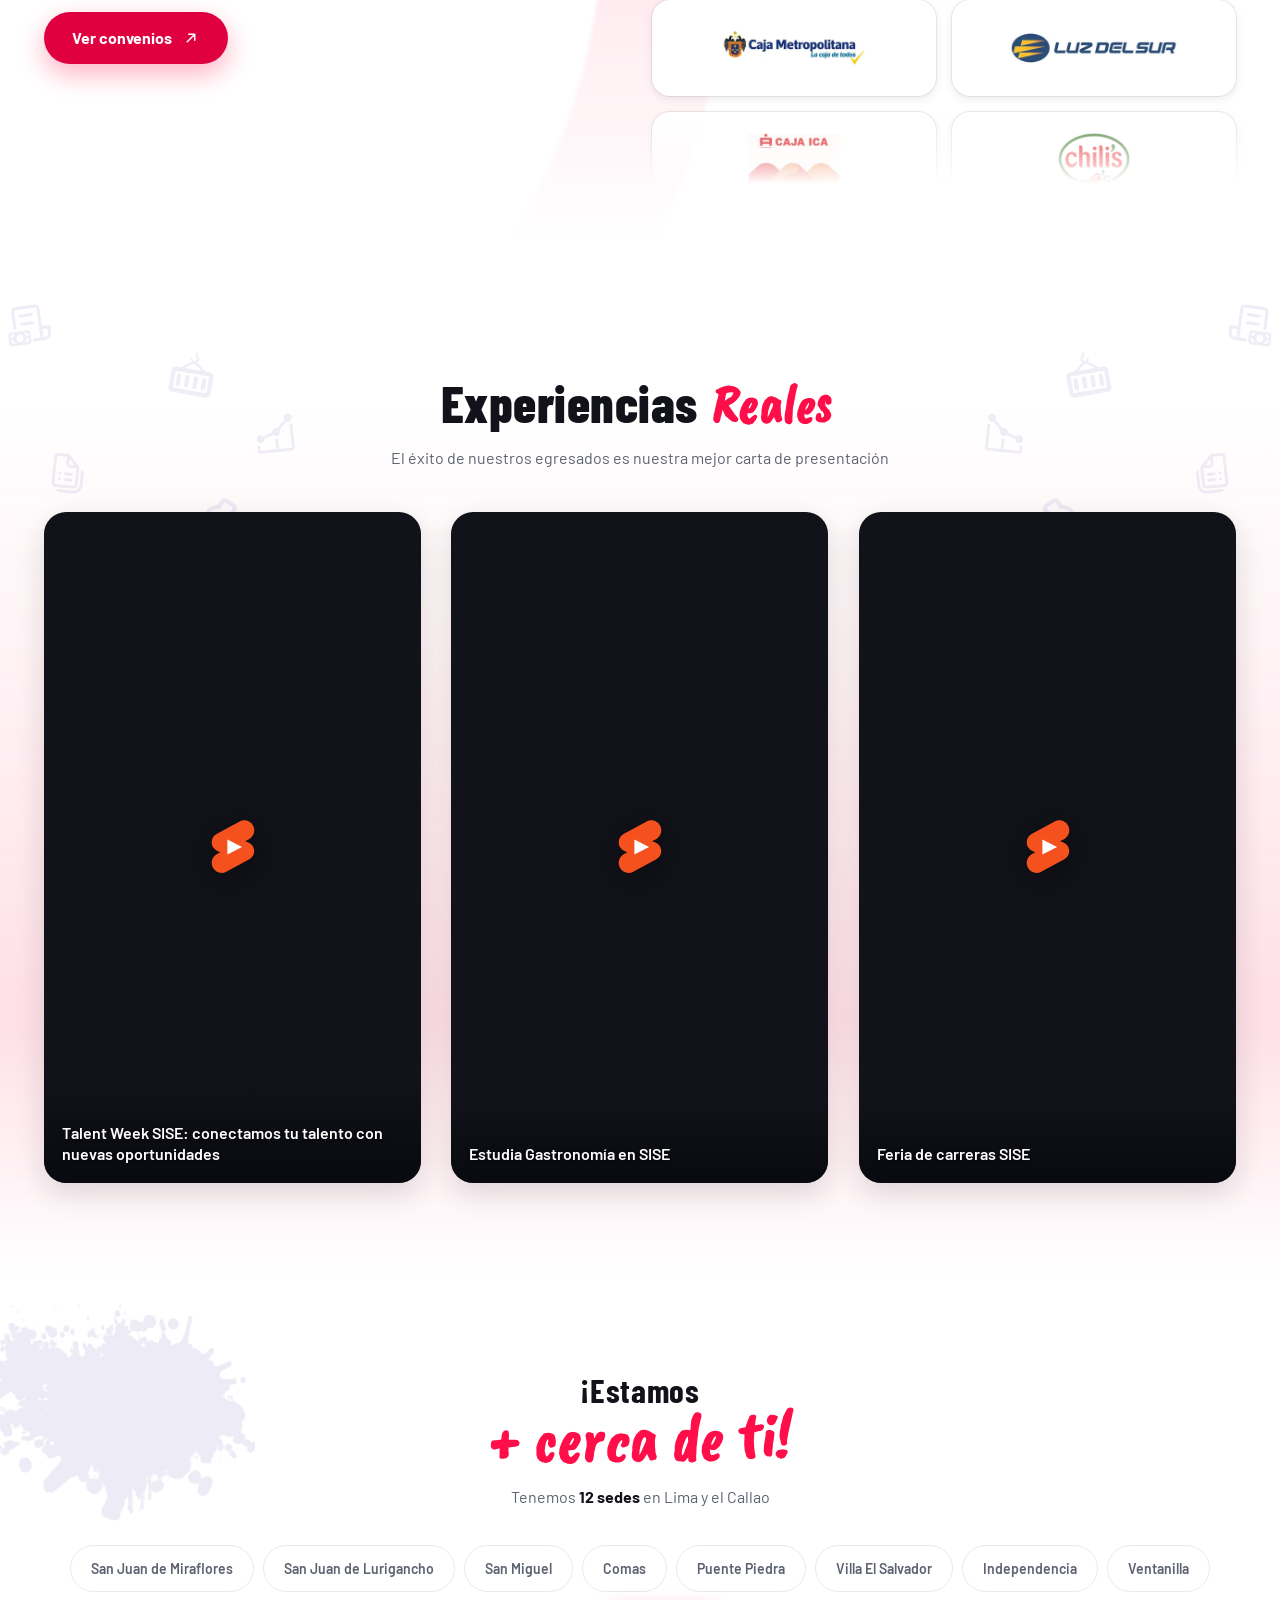
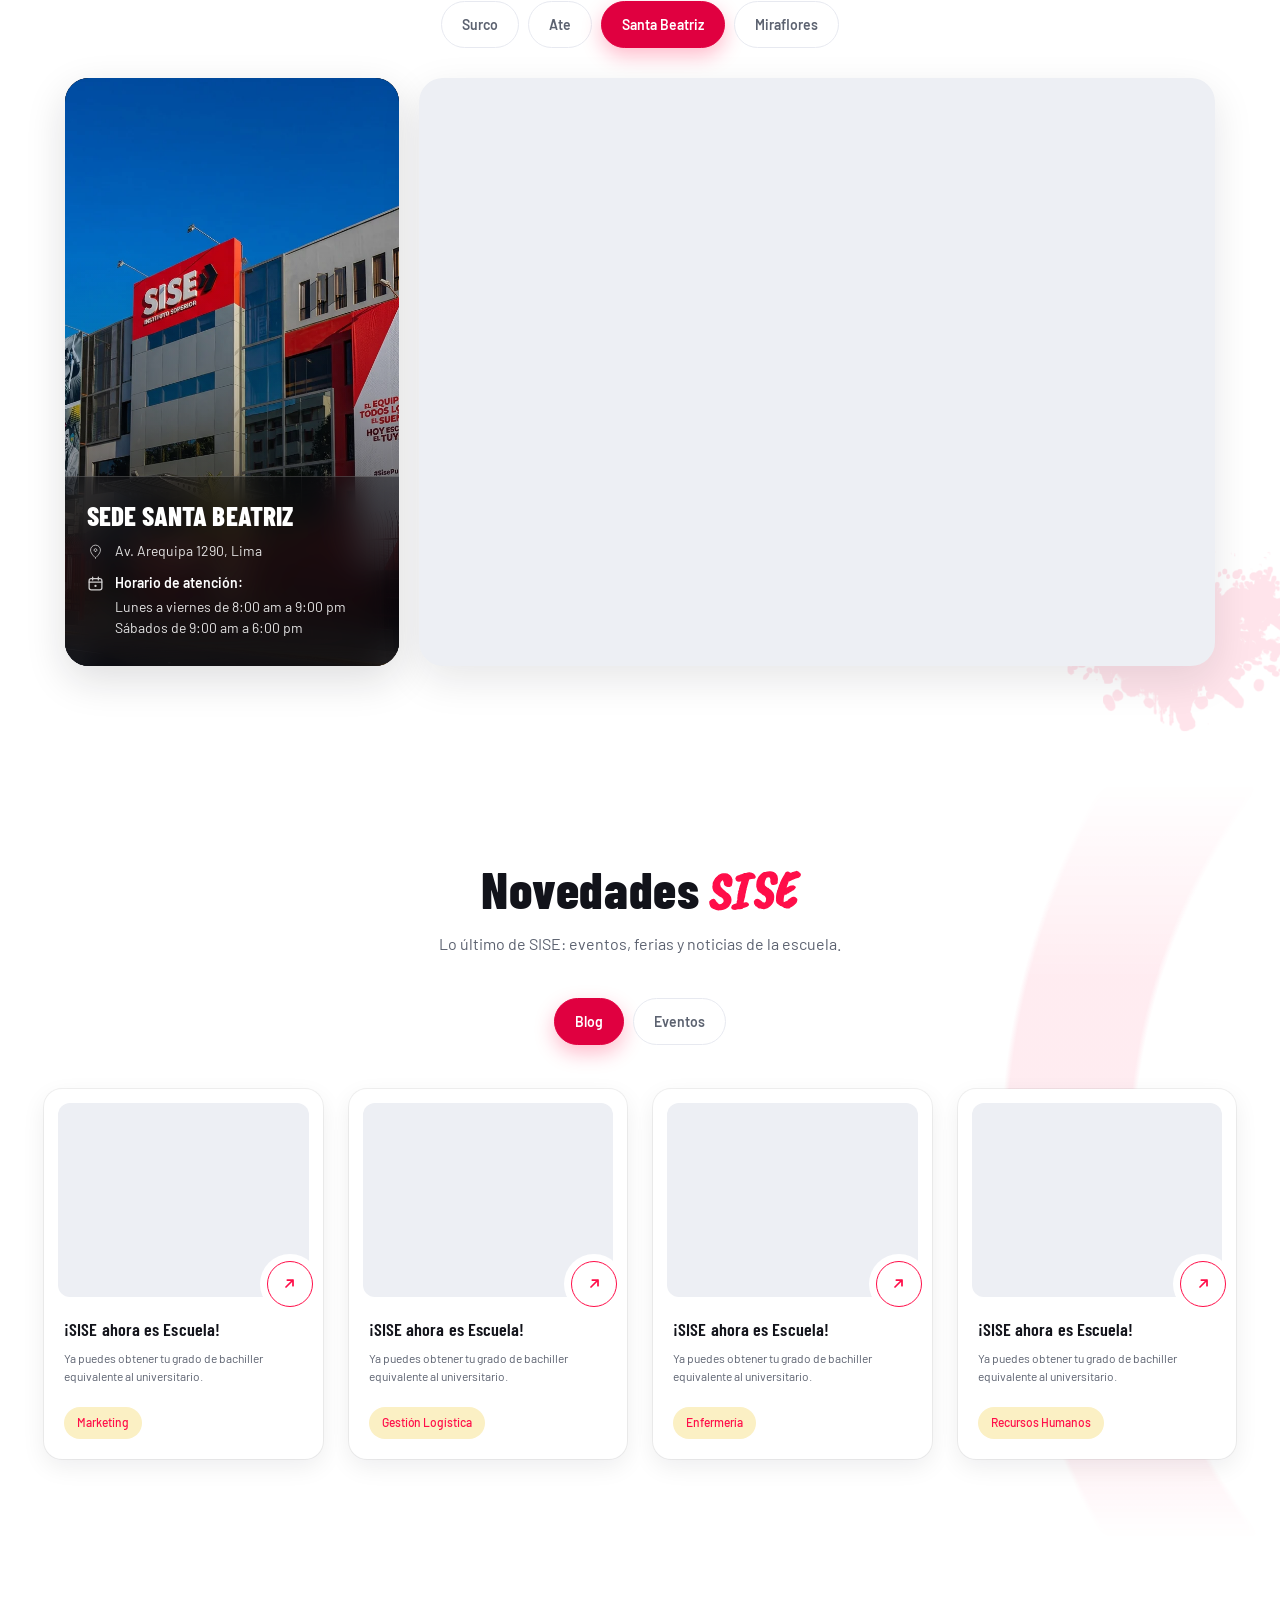
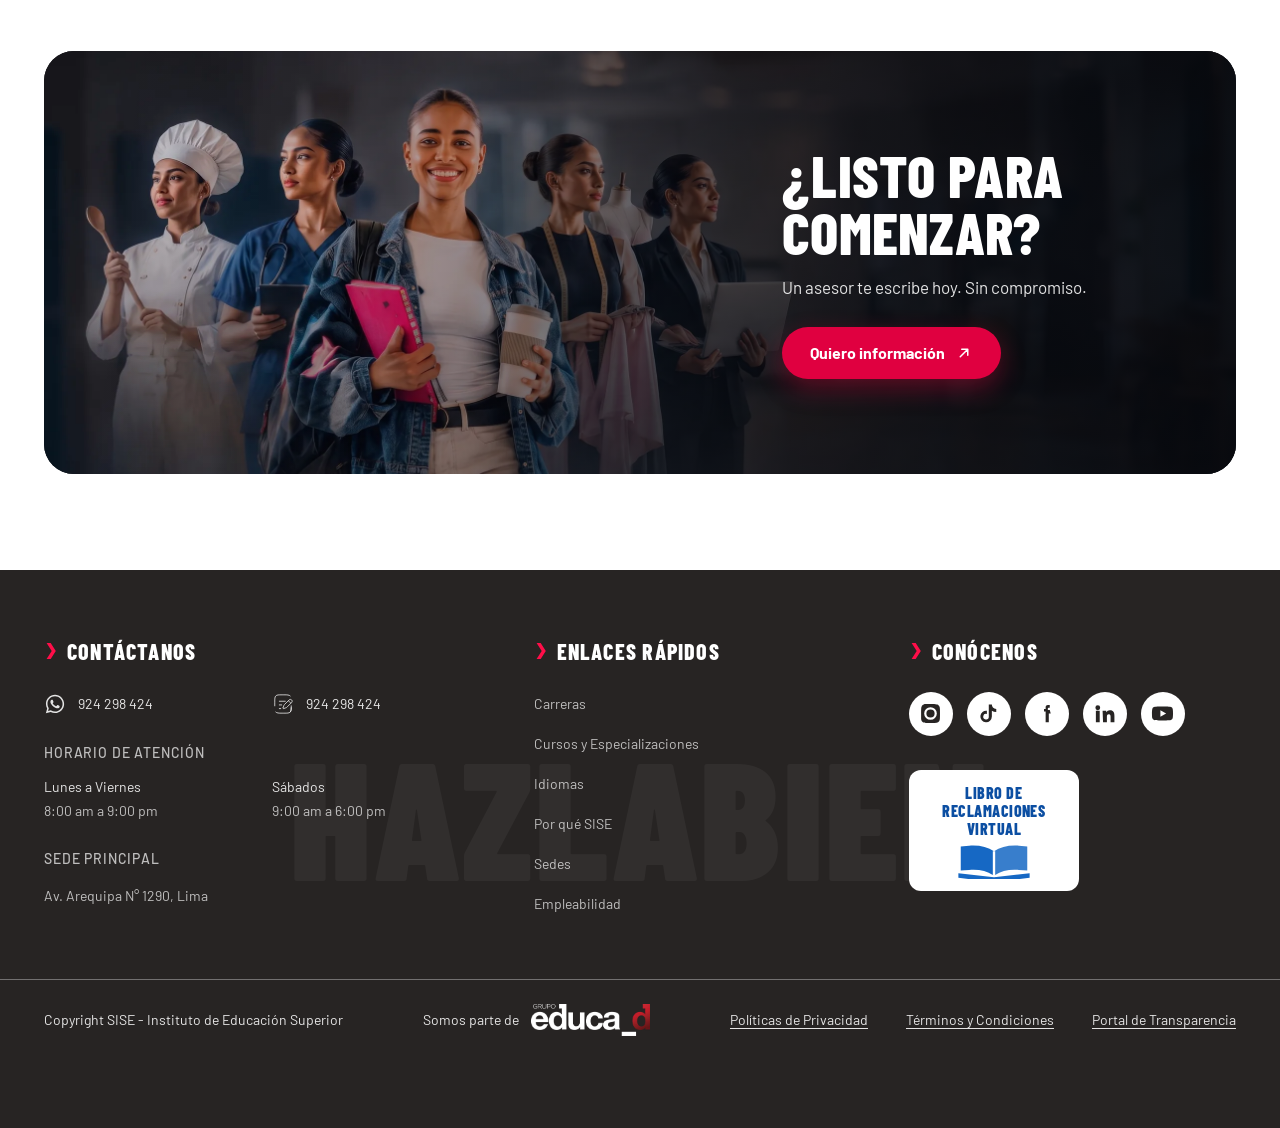
==== commit bb839f99: "Logistica: malla en PDF, cierre, sectores y flotante; barra roja - "Descargar malla" enlaza al PDF o" ====
--- a/index.html
+++ b/index.html
@@ -7,7 +7,7 @@
 <meta name="description" content="Instituto Superior SISE. Más de 24 carreras profesionales semipresenciales y 100% virtuales. 12 sedes en Lima y Callao. 40 años formando profesionales.">
 <meta name="theme-color" content="#FF0E49">
 
-<link rel="icon" type="image/svg+xml" href="assets/img/favicon.svg?v=788">
+<link rel="icon" type="image/svg+xml" href="assets/img/favicon.svg?v=791">
 <link rel="icon" type="image/png" sizes="32x32" href="assets/img/favicon-32.png">
 <link rel="apple-touch-icon" href="assets/img/apple-touch-icon.png">
 
@@ -18,7 +18,7 @@
 <link rel="preload" as="font" type="font/woff2" crossorigin href="assets/fonts/barlow-400.woff2">
 <link rel="preload" as="font" type="font/woff2" crossorigin href="assets/fonts/barlow-condensed-800.woff2">
 <link rel="preload" as="image" href="assets/img/hero-01.webp?v=3">
-<link rel="stylesheet" href="assets/css/style.css?v=788">
+<link rel="stylesheet" href="assets/css/style.css?v=791">
 </head>
 <body class="inicio">
 
@@ -531,9 +531,9 @@
   </button>
 </div>
 
-<script src="assets/js/icons.js?v=788"></script>
-<script src="assets/js/data.js?v=788"></script>
-<script src="assets/js/crm.js?v=788"></script>
-<script src="assets/js/main.js?v=788"></script>
+<script src="assets/js/icons.js?v=791"></script>
+<script src="assets/js/data.js?v=791"></script>
+<script src="assets/js/crm.js?v=791"></script>
+<script src="assets/js/main.js?v=791"></script>
 </body>
 </html>
--- a/assets/css/style.css
+++ b/assets/css/style.css
@@ -175,6 +175,16 @@
   --vidrio-blur:blur(14px) saturate(1.3);
 }
 html{scroll-behavior:smooth;-webkit-text-size-adjust:100%}
+/* Barra de desplazamiento de la pagina en el rojo de marca, sobre un
+   carril gris claro. scrollbar-color es lo estandar (Chrome, Edge y
+   Firefox) y se hereda; las reglas -webkit- son para Safari, que aun no
+   lo entiende. Las listas desplegables vuelven a su gris (.sel-list): un
+   pulgar rojo dentro de un menu blanco pesaba demasiado. */
+html{scrollbar-color:var(--red) var(--gris-100)}
+html::-webkit-scrollbar{width:12px}
+html::-webkit-scrollbar-track{background:var(--gris-100)}
+html::-webkit-scrollbar-thumb{background:var(--red);border-radius:99px;border:3px solid var(--gris-100)}
+html::-webkit-scrollbar-thumb:hover{background:var(--red-600)}
 @keyframes pageIn{from{opacity:0}to{opacity:1}}
 @keyframes riseIn{from{opacity:0;transform:translateY(22px)}to{opacity:1;transform:none}}
 
@@ -1097,6 +1107,7 @@
 }
 .sel-opt.is-on{background:#FDE7EC;color:var(--red-700)}
 .sel-opt[aria-selected="true"]{color:var(--red-700);font-weight:600}
+.sel-list{scrollbar-color:var(--gris-300) transparent;scrollbar-width:thin}
 .sel-list::-webkit-scrollbar{width:6px}
 .sel-list::-webkit-scrollbar-thumb{background:var(--gris-300);border-radius:99px}
 
@@ -1263,6 +1274,20 @@
    desde cualquier punto de la pagina. */
 .floater-form .floater-txt{max-width:var(--wtxt,240px)}
 .floater-form:hover{transform:translateY(-2px)}
+/* Movil y tableta: al bajar la pastilla se pliega a solo icono (main.js
+   pone floater-plegado) y se vuelve a abrir al subir o al llegar arriba.
+   Abierta, junto con WhatsApp, tapaba titulos y pastillas en casi cada
+   pantalla. */
+@media (max-width:820px){
+  body.floater-plegado .floater-form .floater-txt{max-width:0}
+}
+/* En la ficha de carrera, en escritorio, el formulario ya acompana todo
+   el scroll en la columna derecha: el flotante repetia la misma llamada
+   y tapaba contenido. Por debajo de 1061 la tarjeta vuelve al flujo y el
+   flotante hace falta otra vez. */
+@media (min-width:1061px){
+  body:has(.car-form-rail) .floater-form{display:none}
+}
 
 /* ---------- Envio del formulario ----------
    El envio pasa dentro de la propia tarjeta: primero la espera y
@@ -5516,6 +5541,21 @@
 .rol-ico{display:block;flex:none;width:22px;height:22px;color:var(--red)}
 .rol-ico svg{width:100%;height:100%;display:block}
 
+/* "Donde trabajaras" por sectores (antes un parrafo justificado de cinco
+   lineas): icono de linea rojo, nombre del sector y una linea de
+   detalle. Dos columnas donde hay sitio, una en movil. */
+.campo-sectores{
+  list-style:none;margin:16px 0 0;padding:0;
+  display:grid;grid-template-columns:1fr 1fr;gap:18px 26px;
+}
+.campo-sectores li{display:flex;align-items:flex-start;gap:12px}
+.campo-sectores .rol-ico{width:28px;height:28px;margin-top:1px}
+.campo-sectores li > span:last-child{font-size:14.5px;line-height:1.45;color:var(--ink-2)}
+.campo-sectores b{display:block;font-size:16px;font-weight:600;color:var(--ink);margin-bottom:2px}
+@media (max-width:600px){
+  .campo-sectores{grid-template-columns:1fr;gap:14px}
+}
+
 /* ---------- Convenios ----------
    Cinta que corre sola. La lista va DOS veces y la animacion desplaza
    justo la mitad: al terminar, la segunda copia esta donde arranco la
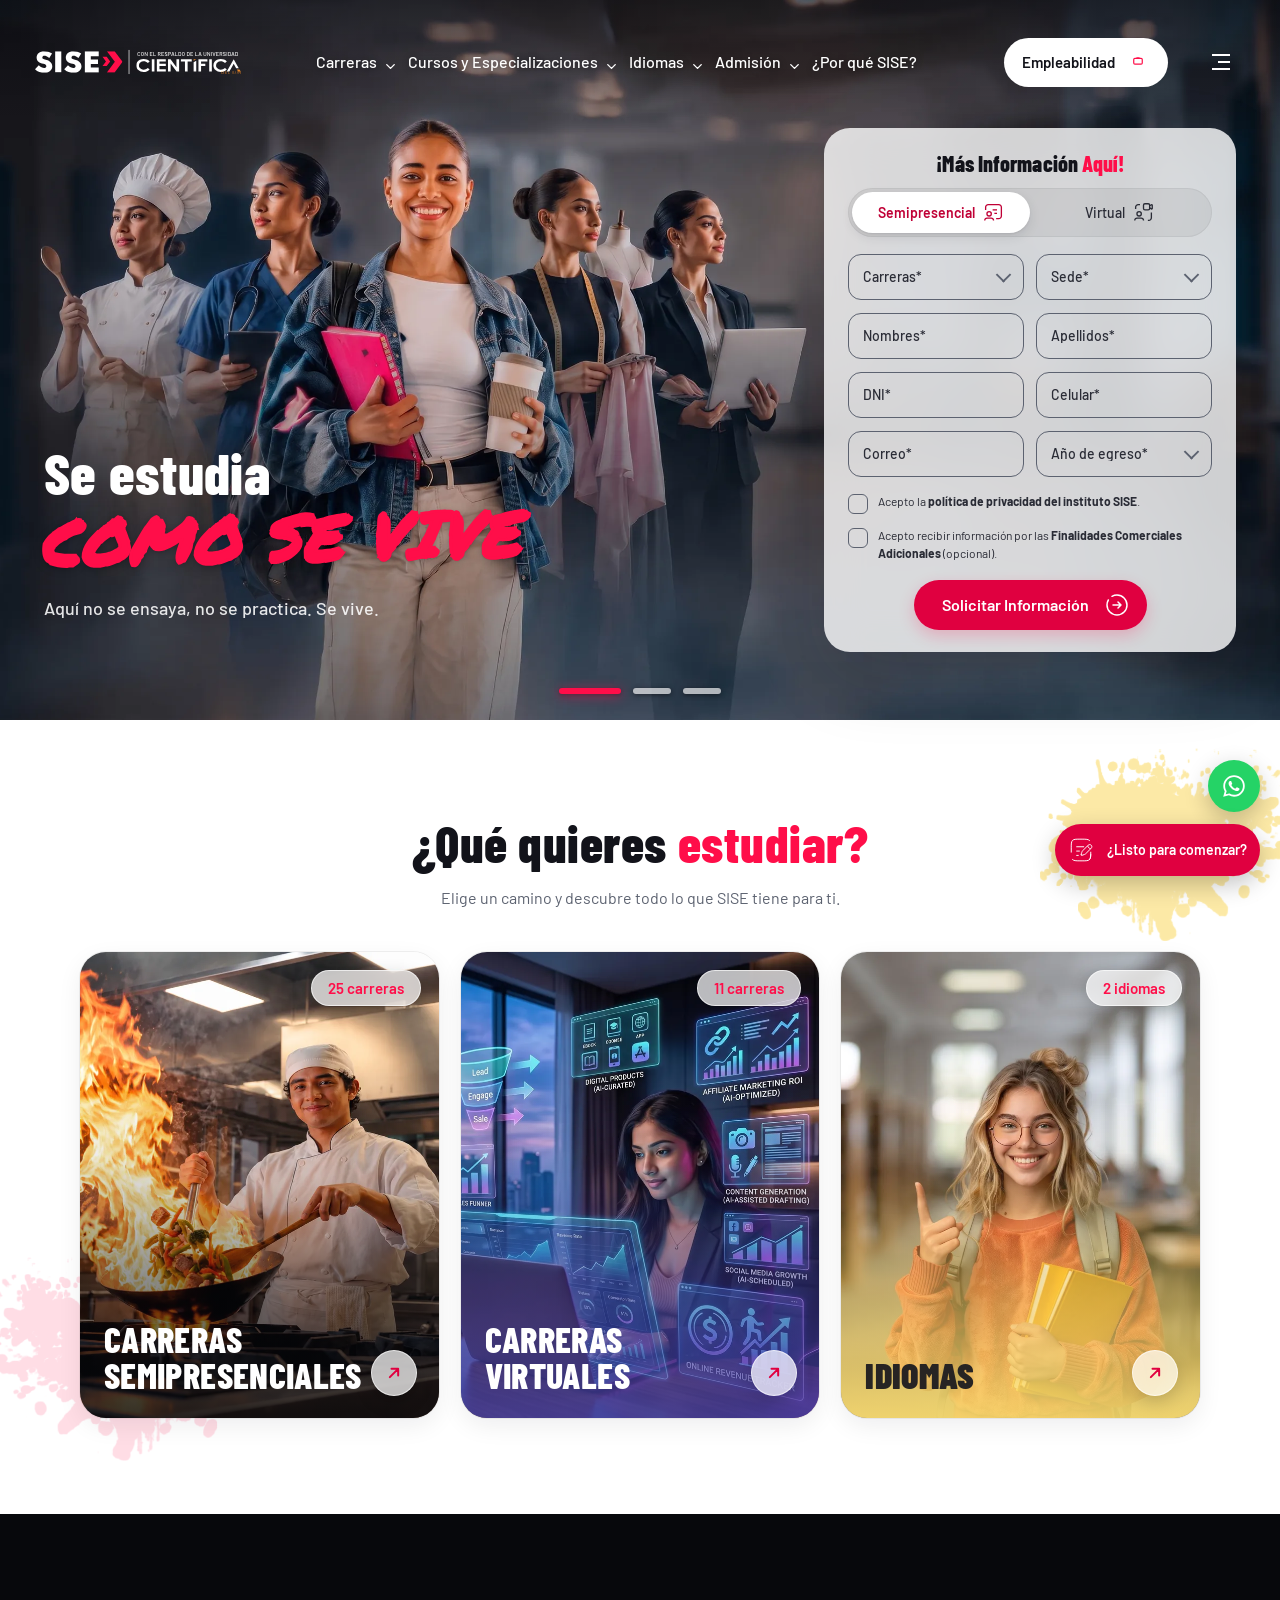
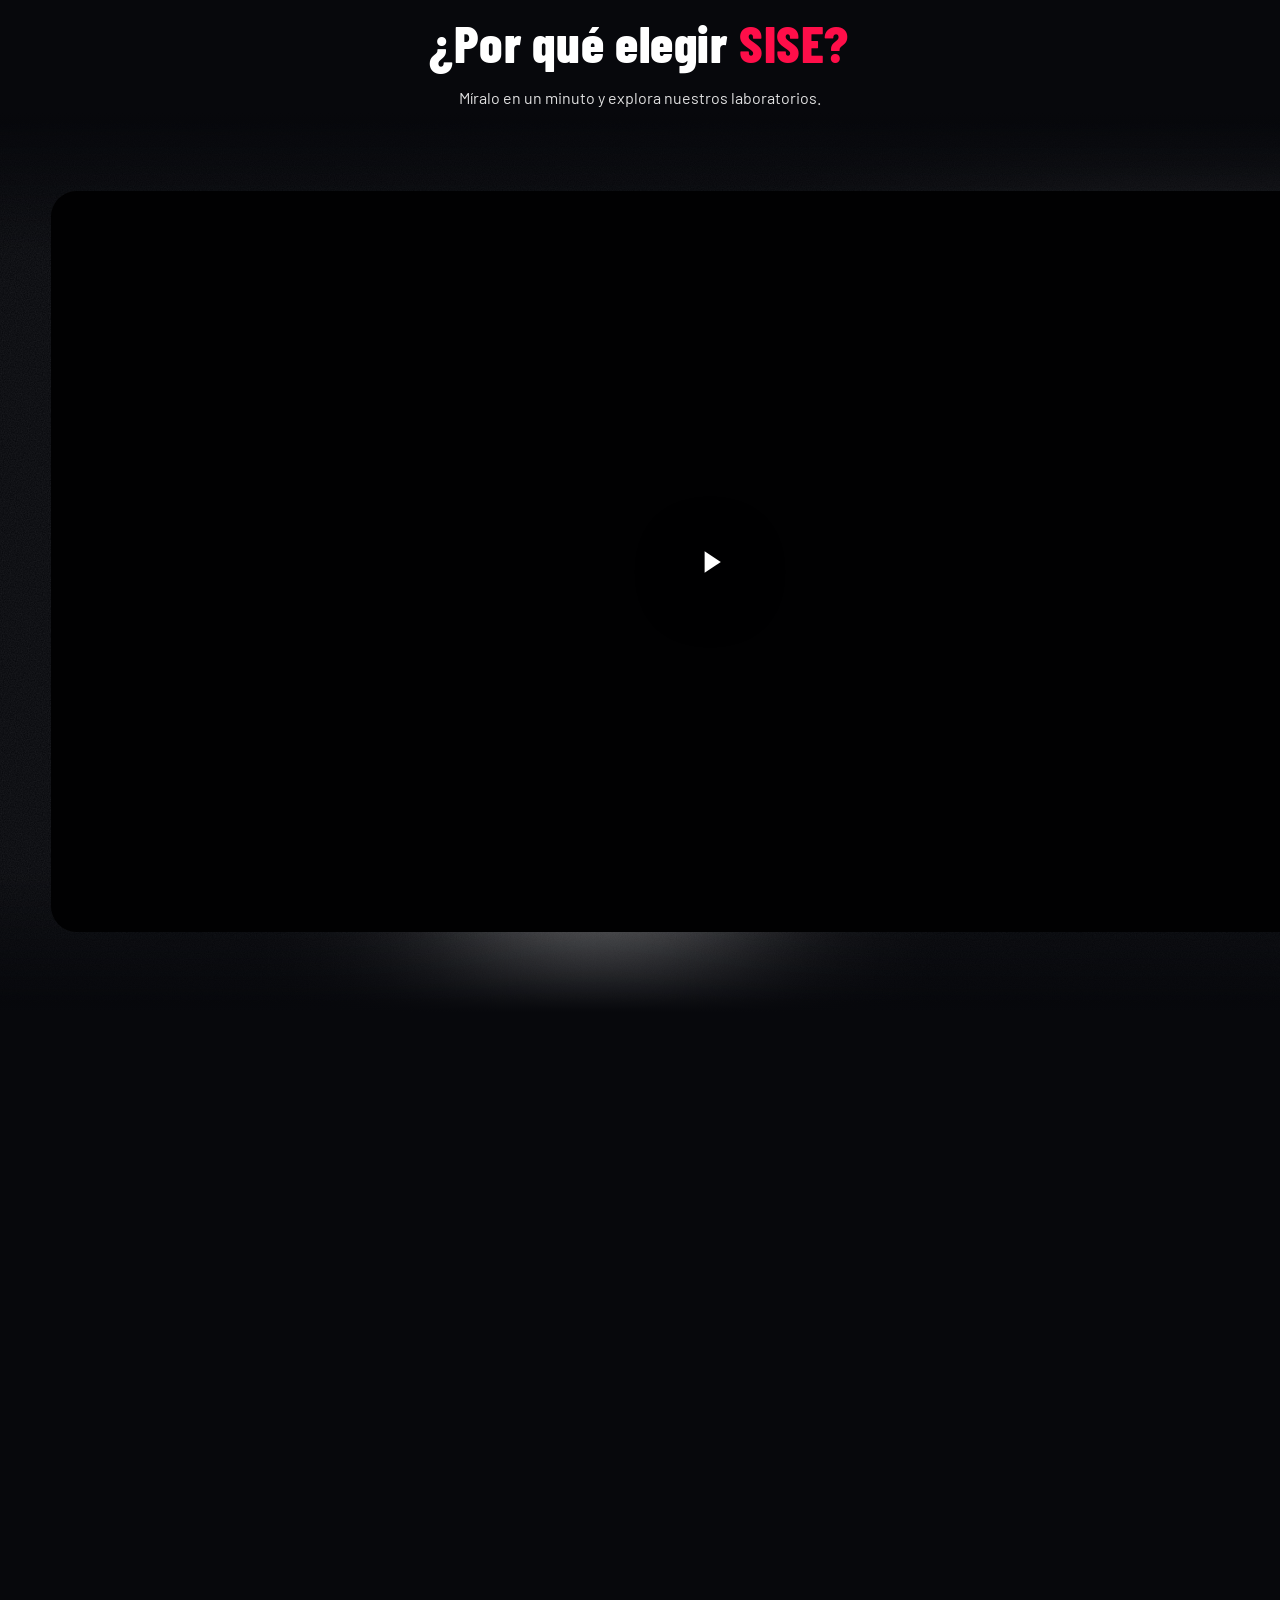
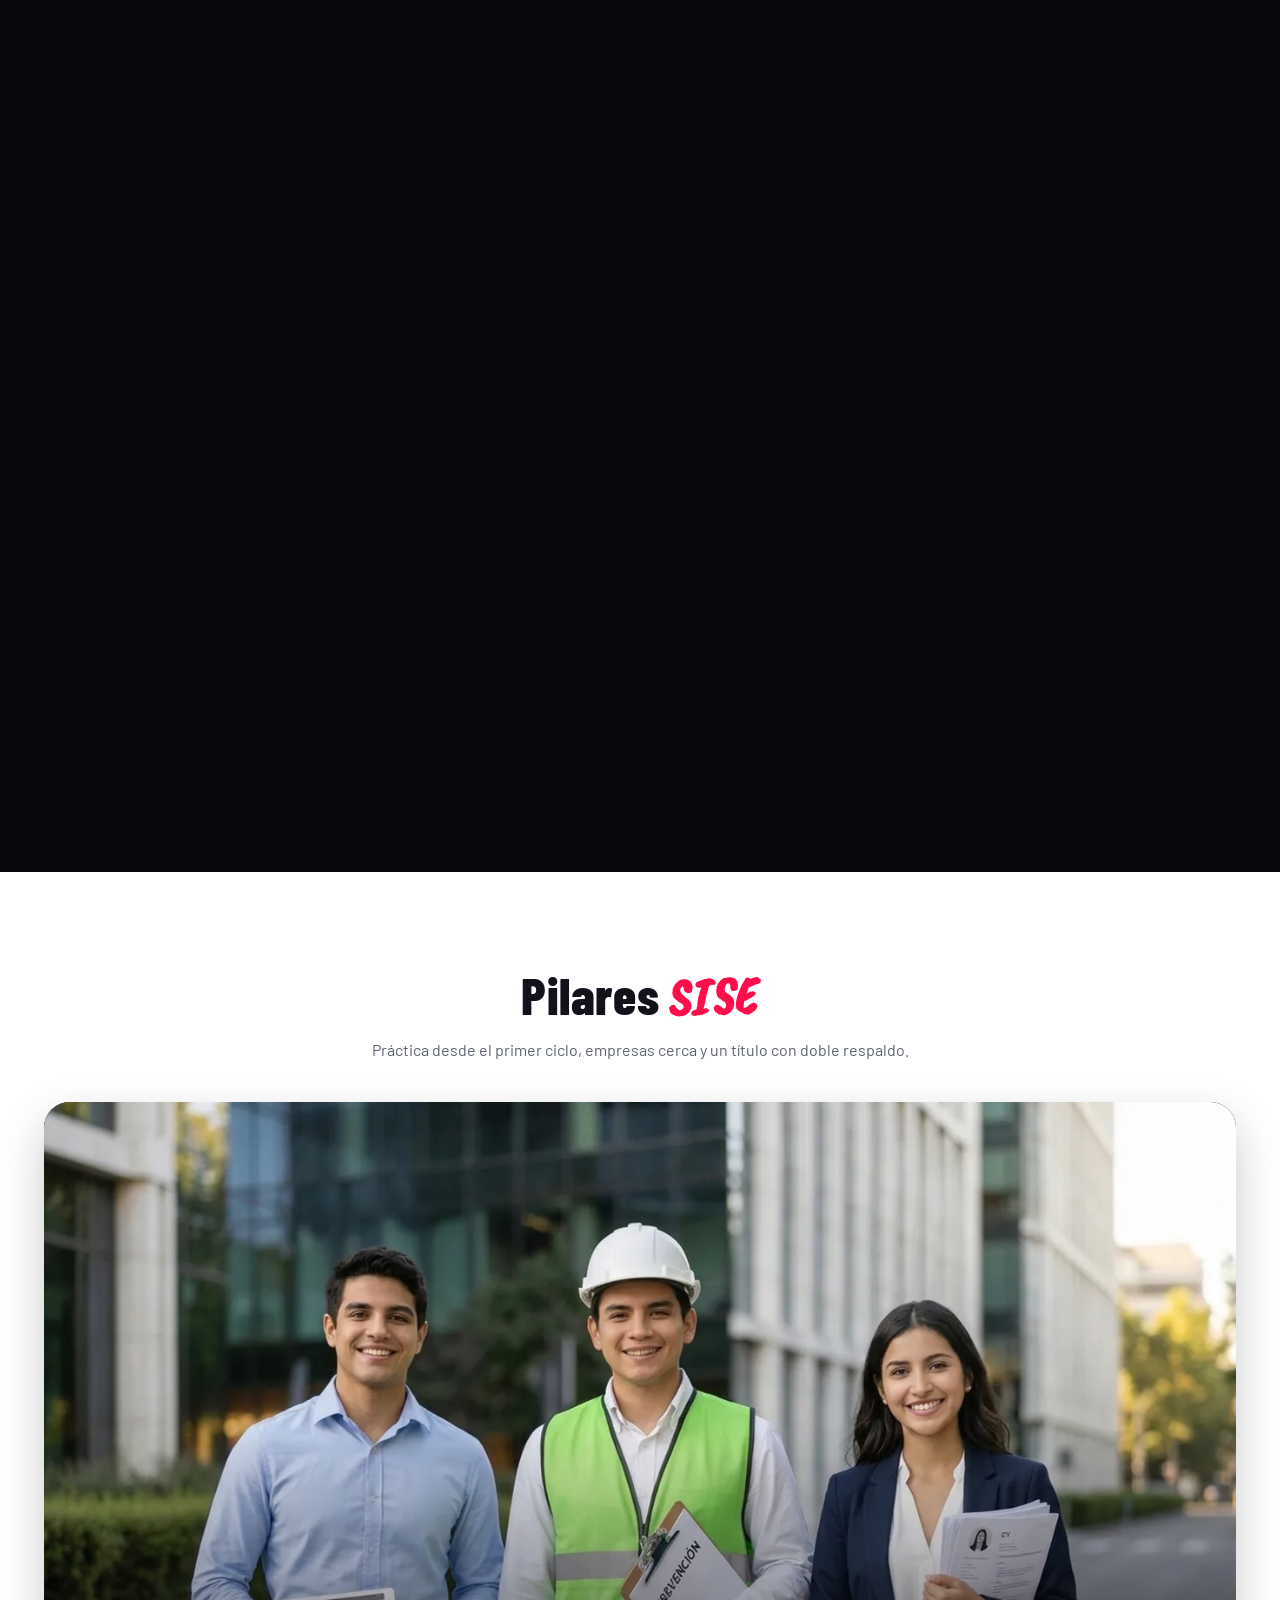
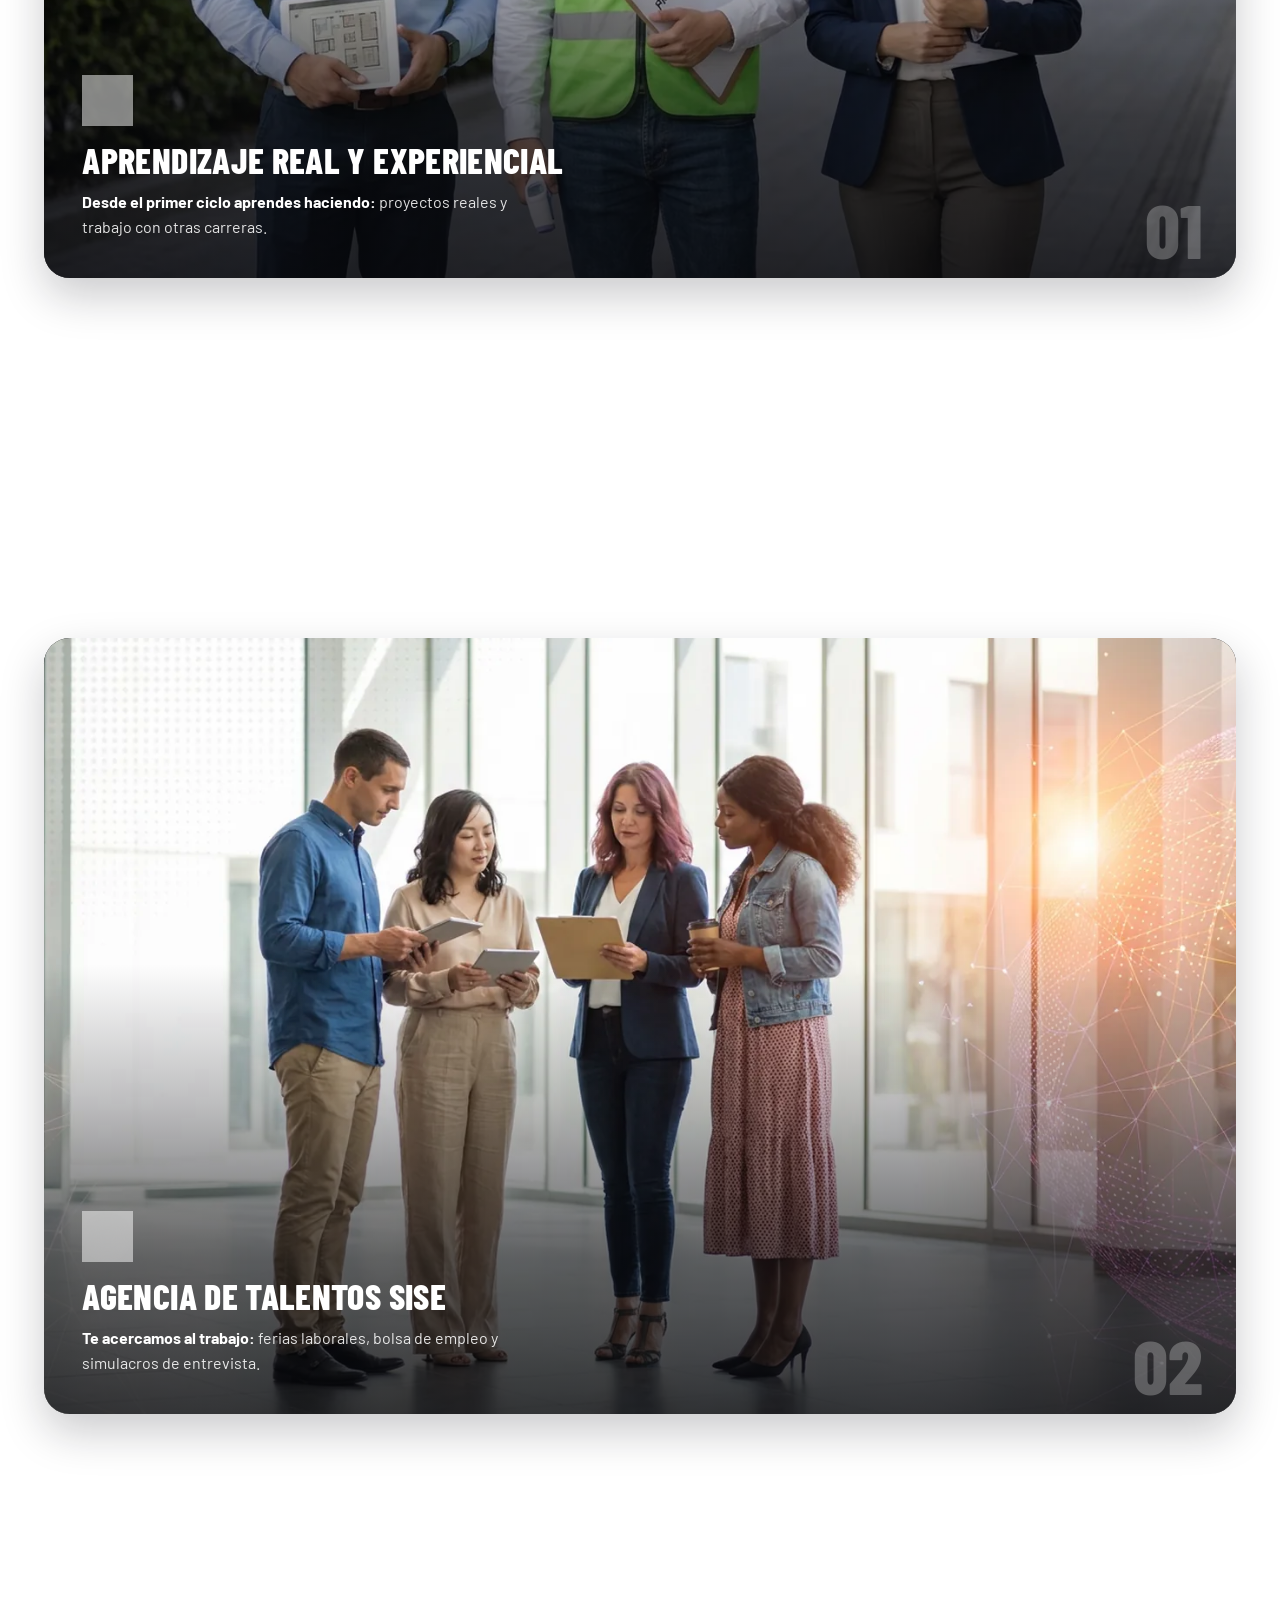
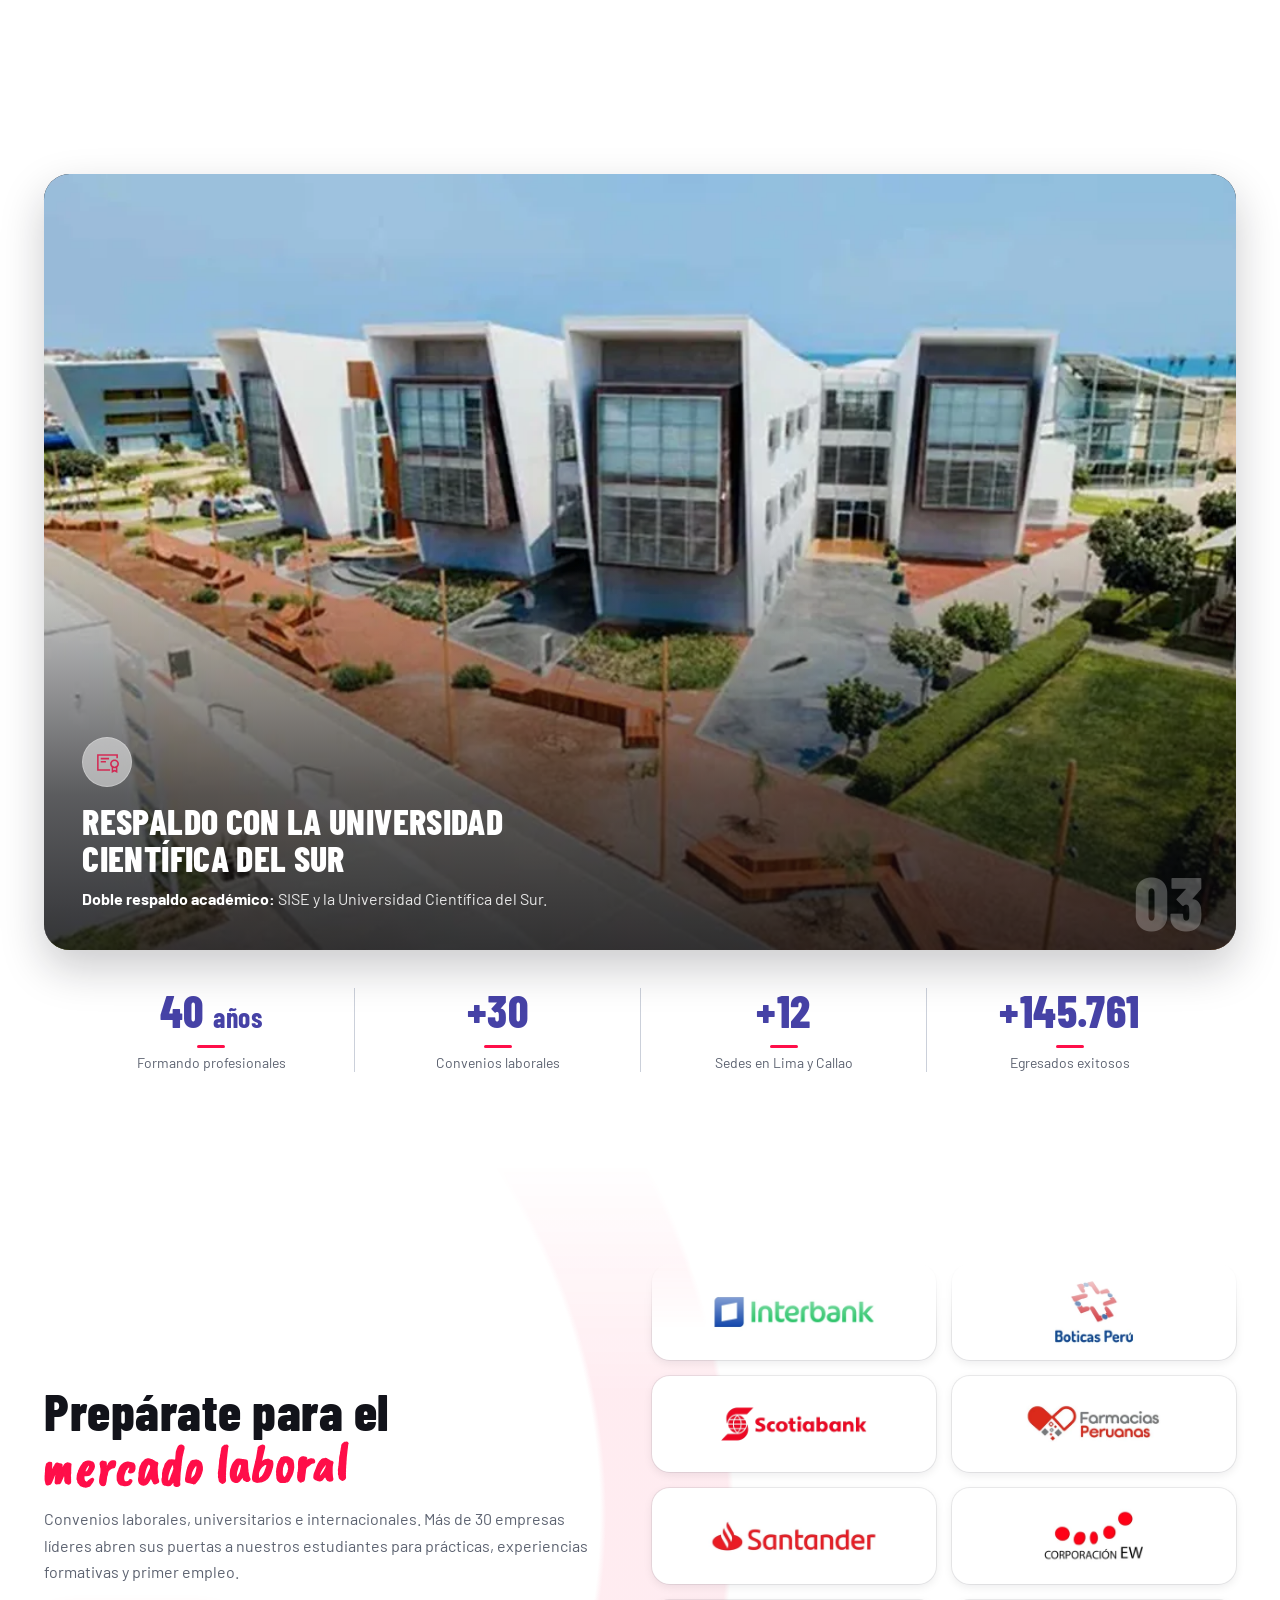
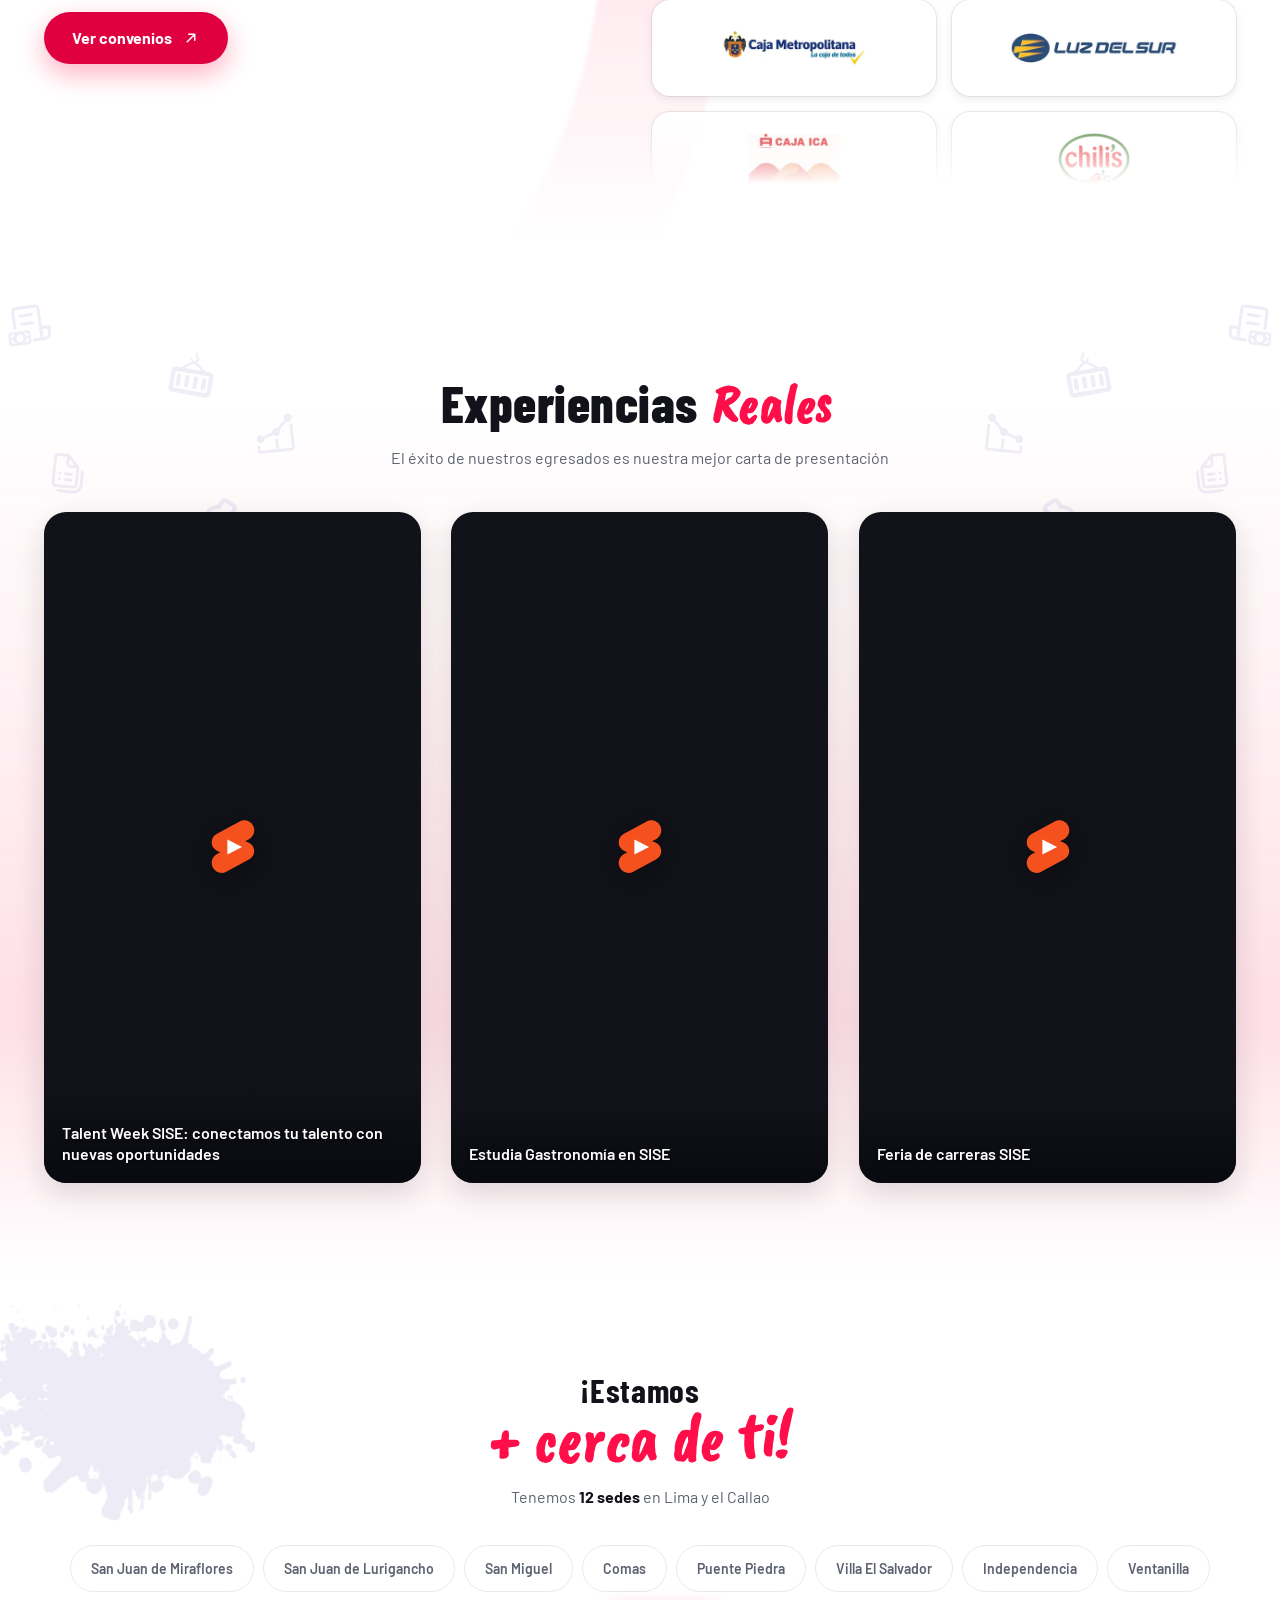
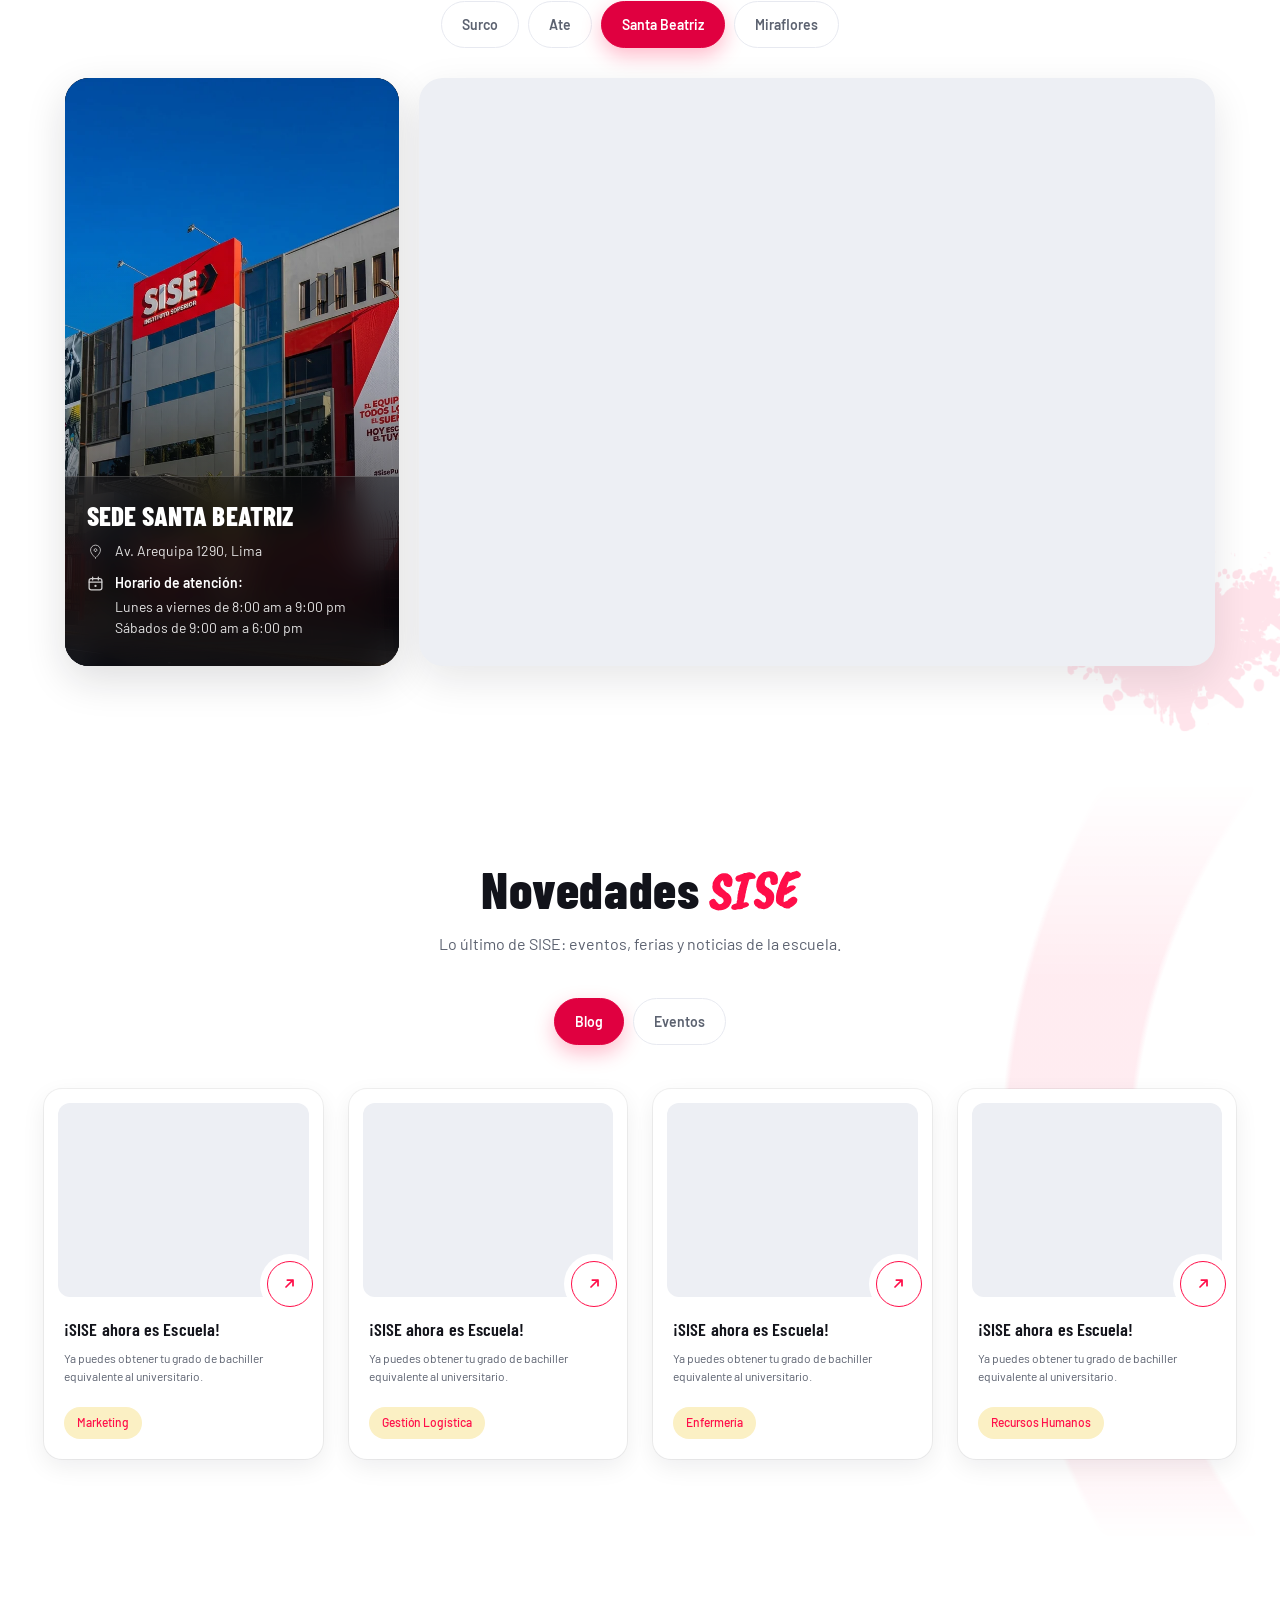
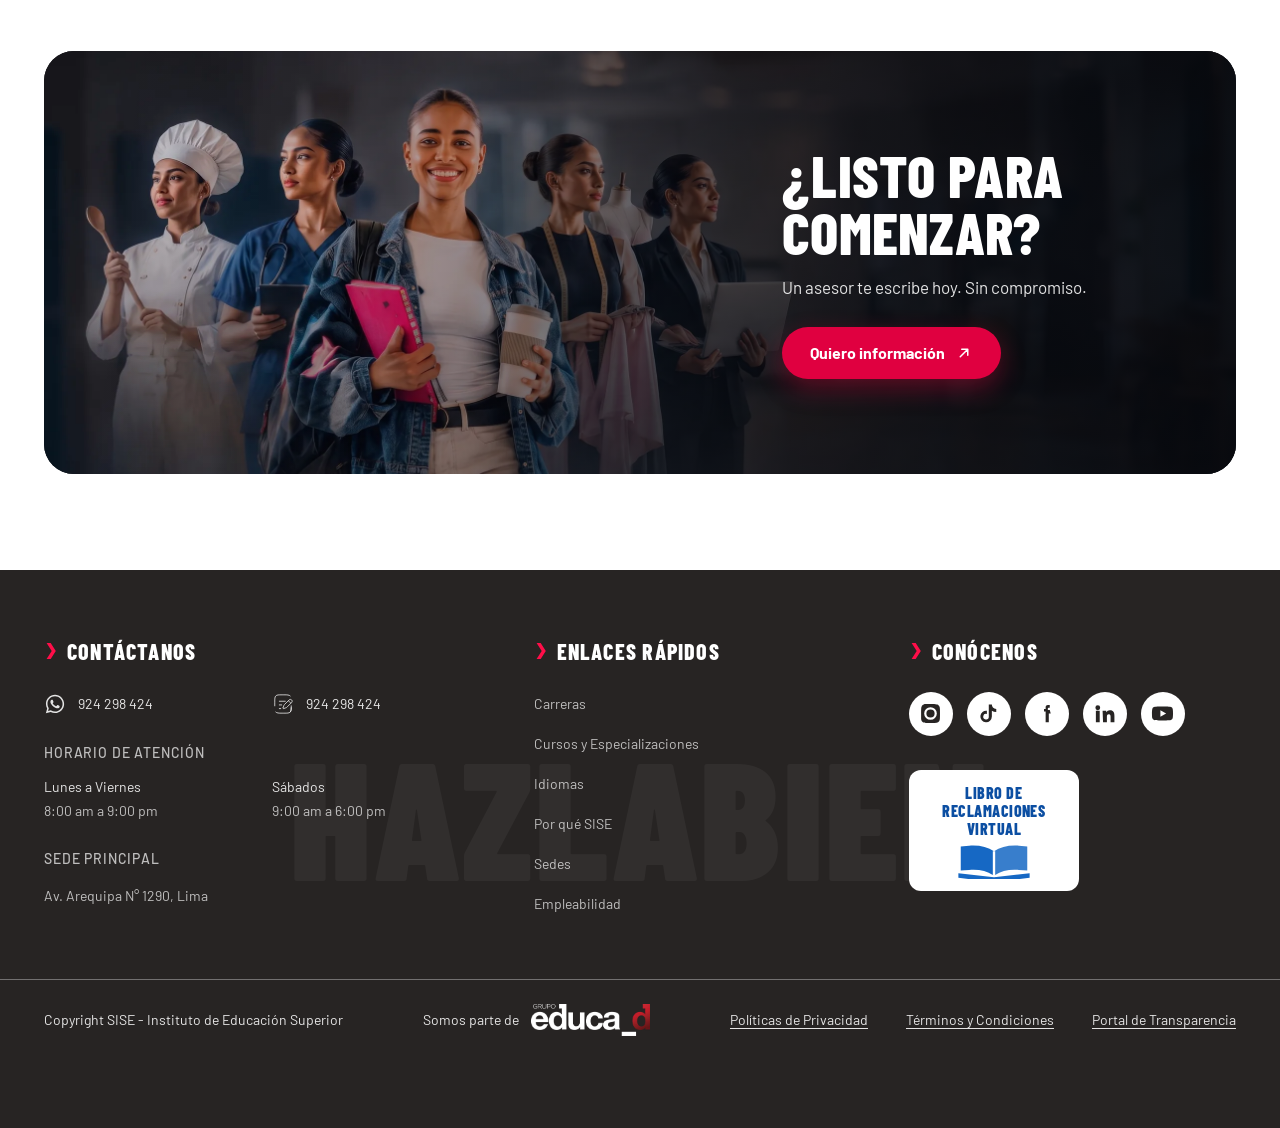
==== commit e72df802: "Logistica: video en el banner con play y pulso; ficha v2 de prueba - El video de presentacion deja d" ====
--- a/index.html
+++ b/index.html
@@ -7,7 +7,7 @@
 <meta name="description" content="Instituto Superior SISE. Más de 24 carreras profesionales semipresenciales y 100% virtuales. 12 sedes en Lima y Callao. 40 años formando profesionales.">
 <meta name="theme-color" content="#FF0E49">
 
-<link rel="icon" type="image/svg+xml" href="assets/img/favicon.svg?v=791">
+<link rel="icon" type="image/svg+xml" href="assets/img/favicon.svg?v=796">
 <link rel="icon" type="image/png" sizes="32x32" href="assets/img/favicon-32.png">
 <link rel="apple-touch-icon" href="assets/img/apple-touch-icon.png">
 
@@ -18,7 +18,7 @@
 <link rel="preload" as="font" type="font/woff2" crossorigin href="assets/fonts/barlow-400.woff2">
 <link rel="preload" as="font" type="font/woff2" crossorigin href="assets/fonts/barlow-condensed-800.woff2">
 <link rel="preload" as="image" href="assets/img/hero-01.webp?v=3">
-<link rel="stylesheet" href="assets/css/style.css?v=791">
+<link rel="stylesheet" href="assets/css/style.css?v=796">
 </head>
 <body class="inicio">
 
@@ -531,9 +531,9 @@
   </button>
 </div>
 
-<script src="assets/js/icons.js?v=791"></script>
-<script src="assets/js/data.js?v=791"></script>
-<script src="assets/js/crm.js?v=791"></script>
-<script src="assets/js/main.js?v=791"></script>
+<script src="assets/js/icons.js?v=796"></script>
+<script src="assets/js/data.js?v=796"></script>
+<script src="assets/js/crm.js?v=796"></script>
+<script src="assets/js/main.js?v=796"></script>
 </body>
 </html>
--- a/assets/css/style.css
+++ b/assets/css/style.css
@@ -4587,6 +4587,44 @@
 .car-hero--ficha .car-hero-title{
   text-shadow:0 0 26px rgba(8,9,14,.9),0 0 10px rgba(8,9,14,.75),0 2px 4px rgba(0,0,0,.5);
 }
+/* "Conoce la carrera en 1 minuto": play rojo grande con dos anillos que
+   se expanden (pulso), y el rotulo al lado en la letra de los titulos.
+   Se probaron una capsula de vidrio con portada, una nota de rotulador y
+   un aro-reloj de 1:00; el pulso es lo que mas llama y mejor se entiende.
+   Tamano contenido (46px, rotulo a 20px) y anillos tenues: al principio
+   iba a 62px y se comia el titulo. Sin movimiento para quien pide
+   reducirlo. */
+.car-hero-video{
+  display:inline-flex;align-items:center;gap:12px;margin-top:18px;padding:0;
+  background:none;border:0;color:#fff;cursor:pointer;font:inherit;text-align:left;
+}
+.car-hero-video:focus-visible{outline:2px solid #fff;outline-offset:6px;border-radius:999px}
+.chv-play{
+  position:relative;flex:none;display:grid;place-items:center;
+  width:46px;height:46px;border-radius:50%;background:var(--red);
+  box-shadow:0 6px 16px rgba(255,14,73,.35);
+  transition:transform .25s var(--ease),background .25s var(--ease);
+}
+.chv-play svg{width:20px;height:20px;margin-left:2px;position:relative}
+.chv-play::before,.chv-play::after{
+  content:'';position:absolute;inset:0;border-radius:50%;
+  border:1.5px solid rgba(255,255,255,.5);animation:chvPulso 2.8s ease-out infinite;
+}
+.chv-play::after{animation-delay:1.4s}
+@keyframes chvPulso{from{transform:scale(1);opacity:.8}to{transform:scale(1.6);opacity:0}}
+.car-hero-video:hover .chv-play{transform:scale(1.06);background:var(--red-600)}
+.chv-txt{display:flex;flex-direction:column;text-shadow:0 2px 10px rgba(0,0,0,.5)}
+.chv-txt small{font-size:11px;font-weight:700;letter-spacing:.15em;text-transform:uppercase;opacity:.85}
+.chv-txt b{font-family:'Barlow Condensed',sans-serif;font-size:20px;font-weight:700;line-height:1.05}
+@media (max-width:600px){
+  .car-hero-video{margin-top:14px;gap:11px}
+  .chv-play{width:42px;height:42px}
+  .chv-play svg{width:18px;height:18px}
+  .chv-txt b{font-size:18px}
+}
+@media (prefers-reduced-motion:reduce){
+  .chv-play::before,.chv-play::after{animation:none;opacity:0}
+}
 .car-hero--hub .car-hero-sub{font-size:16px}
 /* Sin el hueco que dejaba la cabecera fija: ahora lo llena el banner.
    Y ajustado al mismo aire que la ficha de carrera, para que las cuatro
@@ -6005,3 +6043,91 @@
     @keyframes pxDetras{from{translate:0 -30px}to{translate:0 30px}}
   }
 }
+
+/* ============================================================
+   FICHA DE CARRERA v2 (carrera-logistica-v2.html, en prueba)
+   ============================================================
+   Cinco cambios para que la ficha se recorra sin leerla entera. Las
+   clases son nuevas, asi que la ficha actual no se entera. */
+
+/* ---- 1. Menu de secciones fijo ----
+   Pegajoso dentro de .car-cuerpo (va de la ficha al pie de Egresados).
+   Baja hasta debajo de la cabecera cuando esta se ve (al subir) y sube
+   al borde cuando se aparta (al bajar). Va solo en la columna de la
+   izquierda: a la derecha esta el formulario. */
+.car-subnav{
+  position:sticky;top:12px;z-index:40;
+  margin-top:22px;transition:top .3s var(--ease);
+}
+body:has(.site-header:not(.is-hidden)) .car-subnav{top:calc(var(--header-h) + 18px)}
+.car-cuerpo > .car-subnav > .shell{
+  padding-right:calc(var(--gut) + var(--form-w) + var(--form-aire));
+}
+.car-subnav ul{
+  list-style:none;margin:0;padding:6px;display:flex;gap:4px;
+  overflow-x:auto;scrollbar-width:none;
+  background:rgba(255,255,255,.9);
+  -webkit-backdrop-filter:blur(12px);backdrop-filter:blur(12px);
+  border-radius:999px;box-shadow:0 0 0 1px rgba(18,19,26,.07),0 8px 22px rgba(18,19,26,.08);
+}
+.car-subnav ul::-webkit-scrollbar{display:none}
+.car-subnav a{
+  display:block;white-space:nowrap;padding:9px 16px;border-radius:999px;
+  font-size:14px;font-weight:600;color:var(--ink-2);
+  transition:background .2s var(--ease),color .2s var(--ease);
+}
+.car-subnav a:hover{color:var(--red)}
+.car-subnav a.is-on{background:var(--red);color:#fff}
+.modo-virtual .subnav-presencial{display:none}
+/* El salto deja la seccion por debajo de la cabecera y del menu */
+.car-cuerpo > section,.sedes--compacta{scroll-margin-top:150px}
+
+/* ---- 2. Certificaciones dentro de la malla ----
+   Al pie de cada ciclo: la de empleabilidad (amarillo) y, en los pares,
+   el modulo (rojo), con las mismas tintas que la leyenda de la malla. */
+.malla-certs{display:grid;gap:6px;margin-top:14px}
+.malla-cert{
+  display:flex;flex-direction:column;gap:1px;
+  padding:9px 12px;border-radius:10px;font-size:13.5px;line-height:1.35;color:var(--ink);
+  background:color-mix(in srgb,var(--terciario) 22%,#fff);
+}
+.malla-cert b{font-size:11px;font-weight:700;letter-spacing:.12em;text-transform:uppercase;color:#8A6D00}
+.malla-cert--mod{background:color-mix(in srgb,var(--red) 9%,#fff)}
+.malla-cert--mod b{color:var(--red-700)}
+
+/* ---- 3. Por que estudiar: tira compacta ----
+   Reutiliza la tira de cifras del inicio (.pil-cifras), con su contador
+   y su indigo. La nota de la fuente va debajo, pequena. */
+.why-tira{margin-top:26px}
+.why-tira .pil-dato{max-width:18ch;margin-inline:auto}
+.why-fuente{margin-top:16px;font-size:12.5px;color:var(--muted);text-align:center}
+
+/* ---- 4. Practica (laboratorios + convenios) ----
+   La banda rosa de Laboratorios; los logos de convenios debajo. */
+.car-cuerpo > .car-practica{
+  background:
+    linear-gradient(180deg,#FFFFFF 0%,rgba(255,255,255,.7) 14%,rgba(255,255,255,0) 40%),
+    linear-gradient(118deg,var(--banda) 0%,var(--banda-medio) 45%,#FFFFFF 100%);
+}
+.car-practica .car-h{margin-top:40px}
+.modo-virtual .practica-labs{display:none}
+.modo-virtual .car-practica .car-h{margin-top:0}
+
+/* ---- 5. Sedes compacta: el mapa solo al pedirlo ---- */
+.sedes--compacta .sede-panel{grid-template-columns:1fr;max-width:620px}
+/* Sin el mapa al lado la foto ya no tiene que igualar su alto: de 588
+   (525 en movil) a una tarjeta apaisada. Con el mapa abierto vuelve. */
+.sedes--compacta:not(.ver-mapa) .sede-info{min-height:340px}
+.sedes--compacta .sede-mapa{display:none}
+.sedes--compacta.ver-mapa .sede-panel{grid-template-columns:minmax(0,.42fr) minmax(0,1fr);max-width:1150px}
+.sedes--compacta.ver-mapa .sede-mapa{display:block}
+.sede-ver-mapa-caja{display:flex;justify-content:center;margin-top:18px}
+
+@media (max-width:1060px){
+  .car-cuerpo > .car-subnav > .shell{padding-right:var(--gut)}
+  .car-subnav{margin:14px 0 0}
+}
+@media (max-width:900px){
+  .sedes--compacta.ver-mapa .sede-panel{grid-template-columns:1fr;max-width:560px}
+  .why-tira{grid-template-columns:1fr 1fr;gap:22px 0}
+}
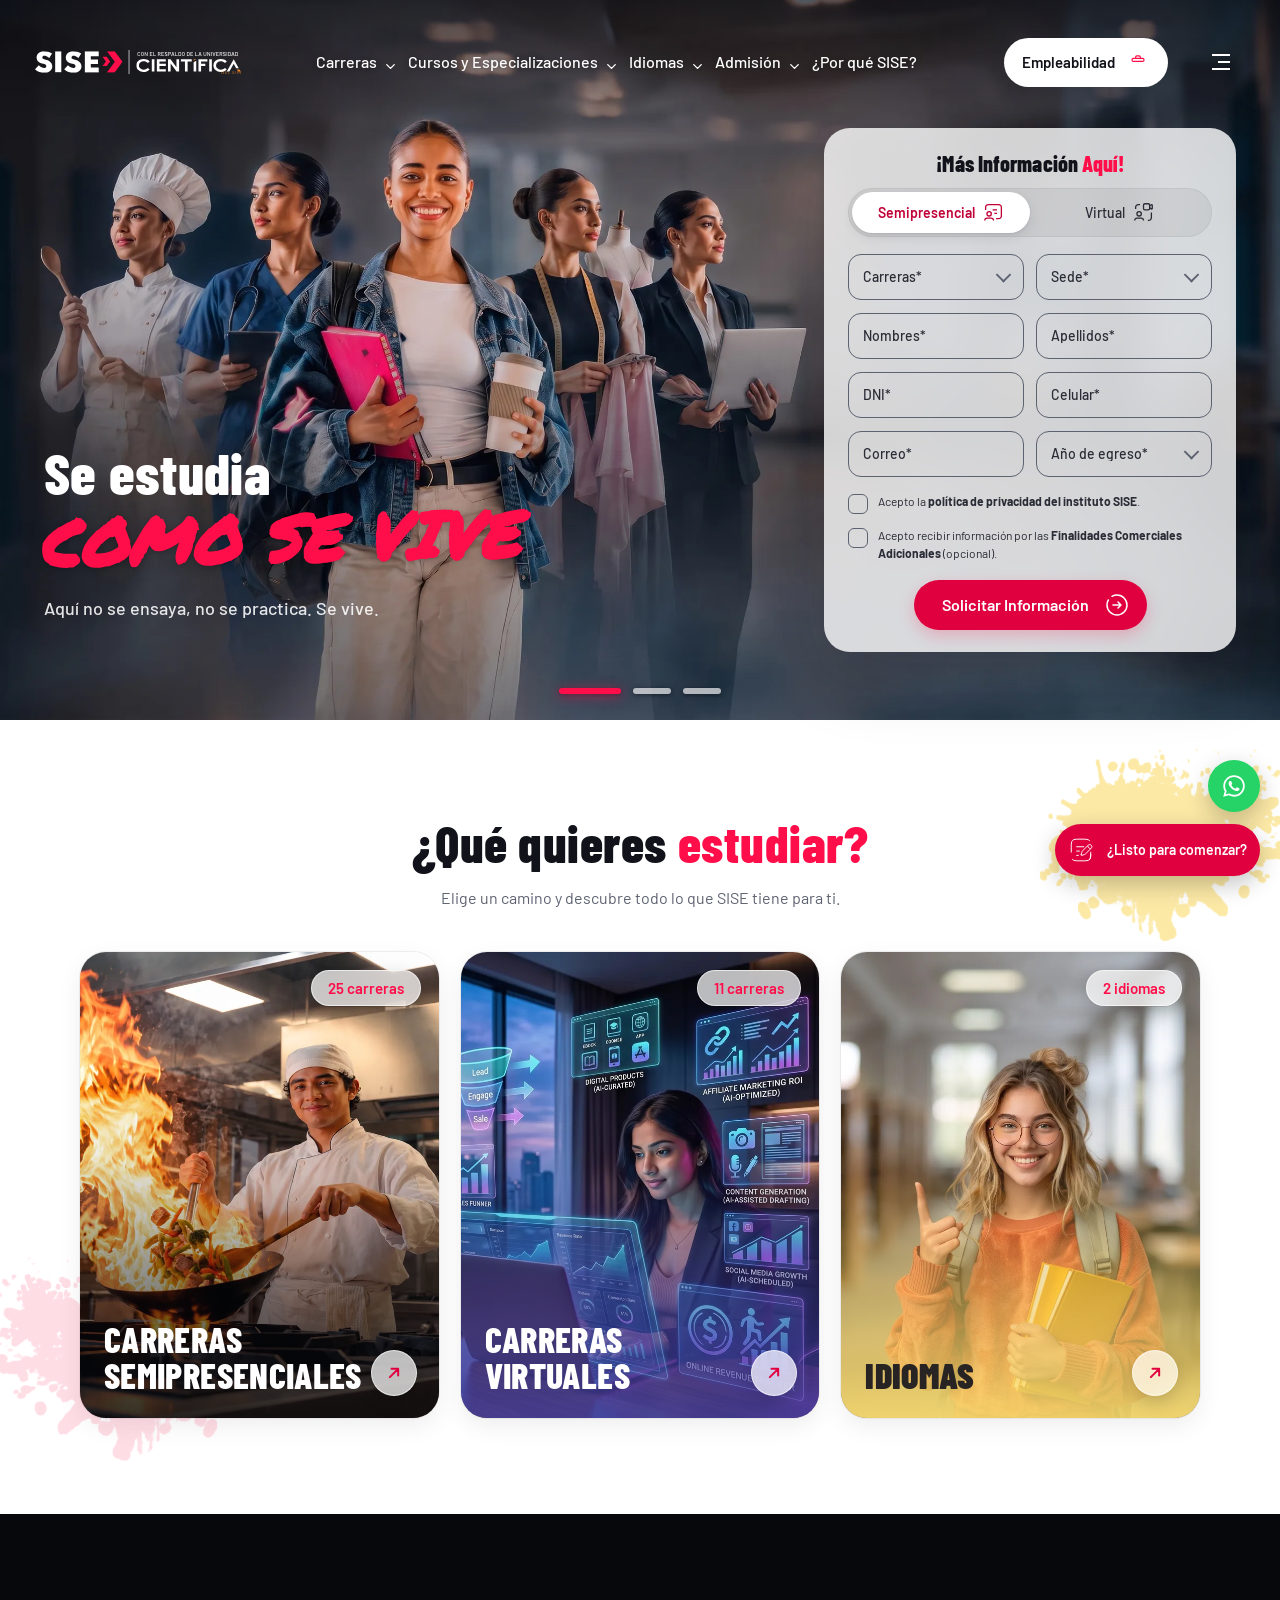
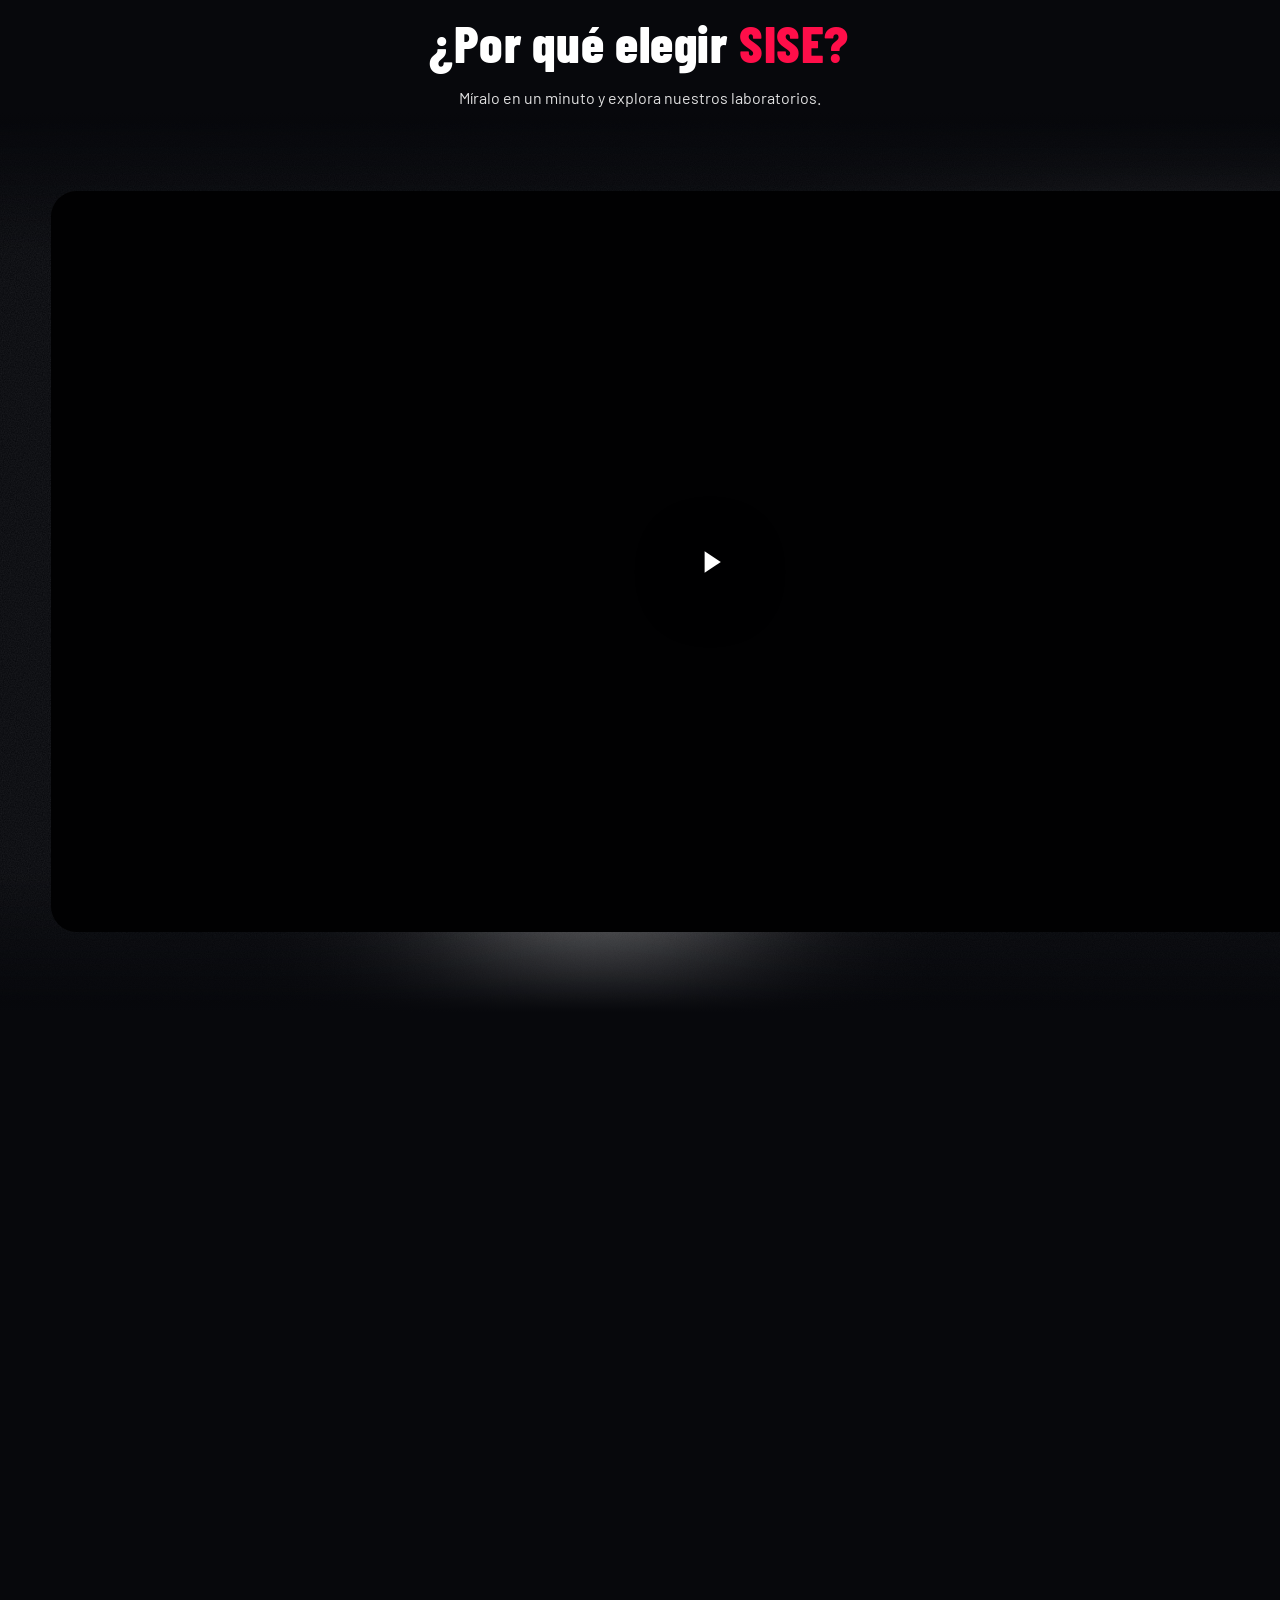
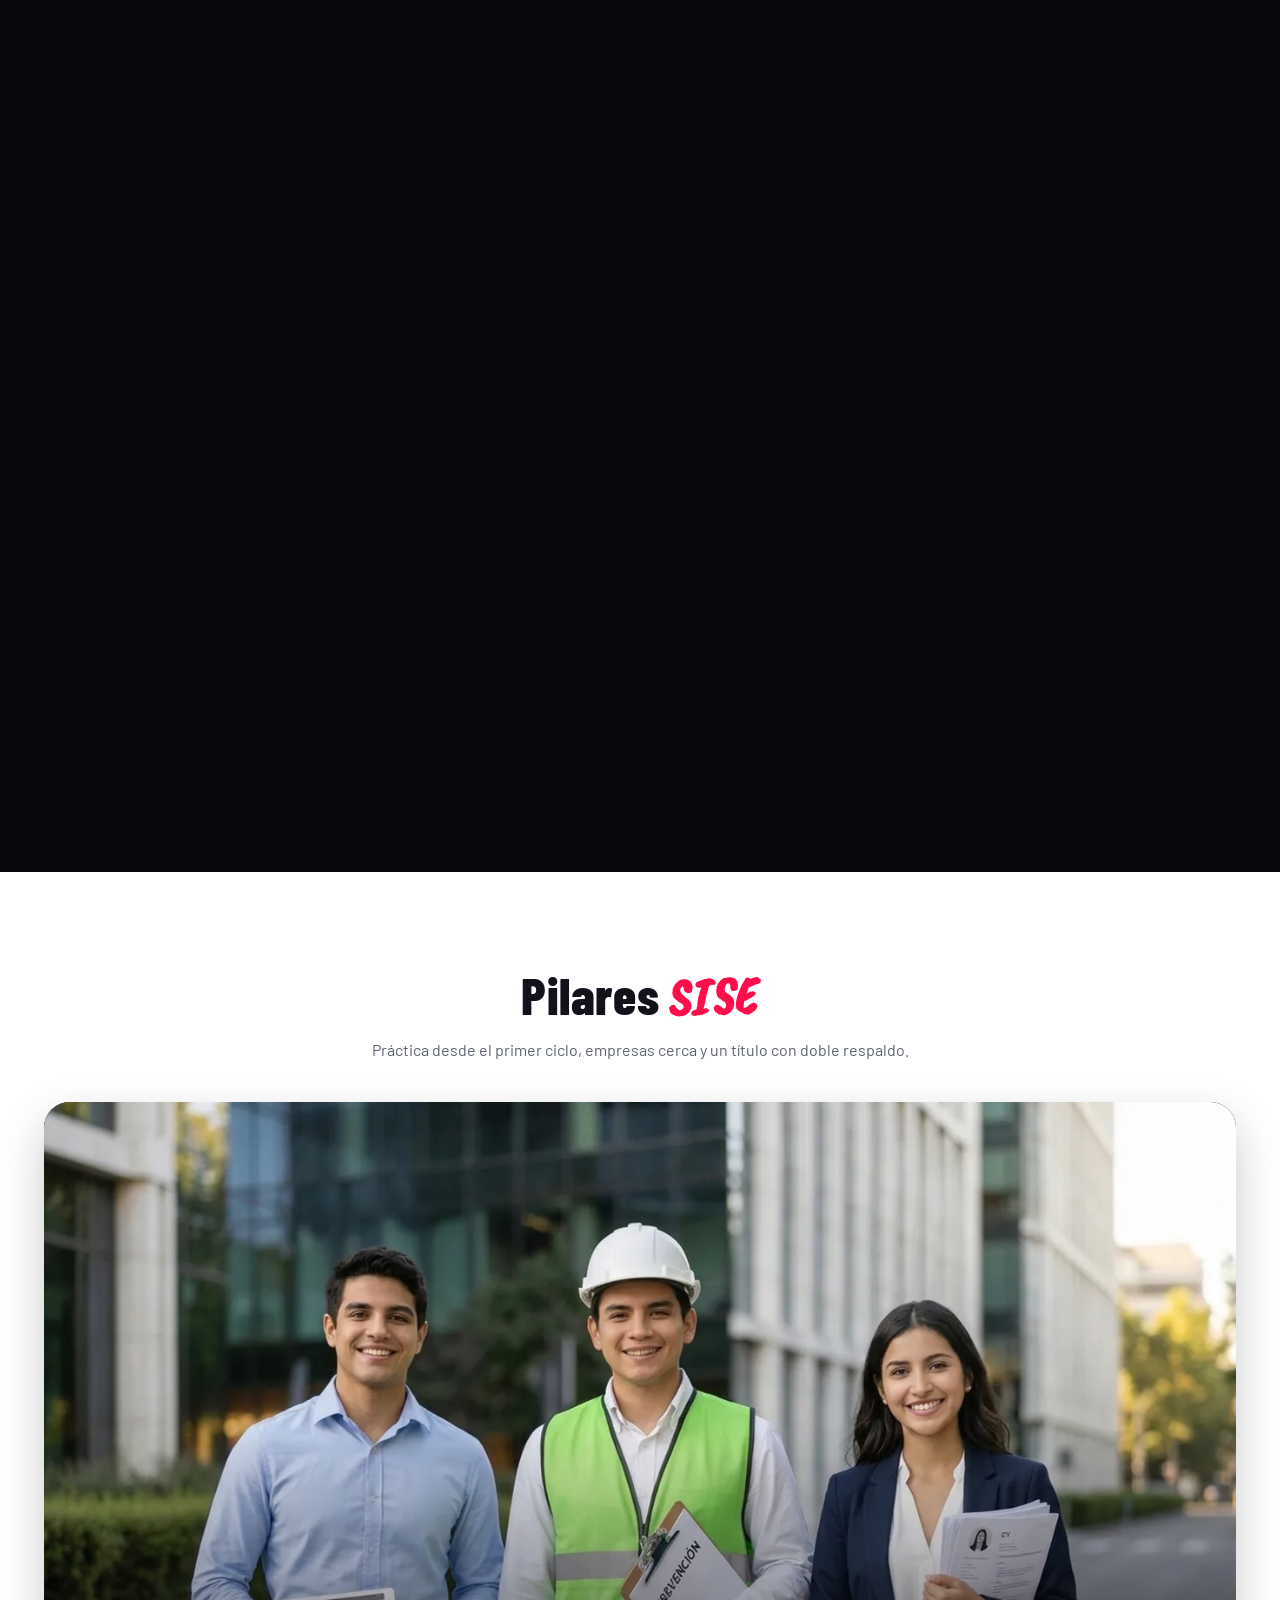
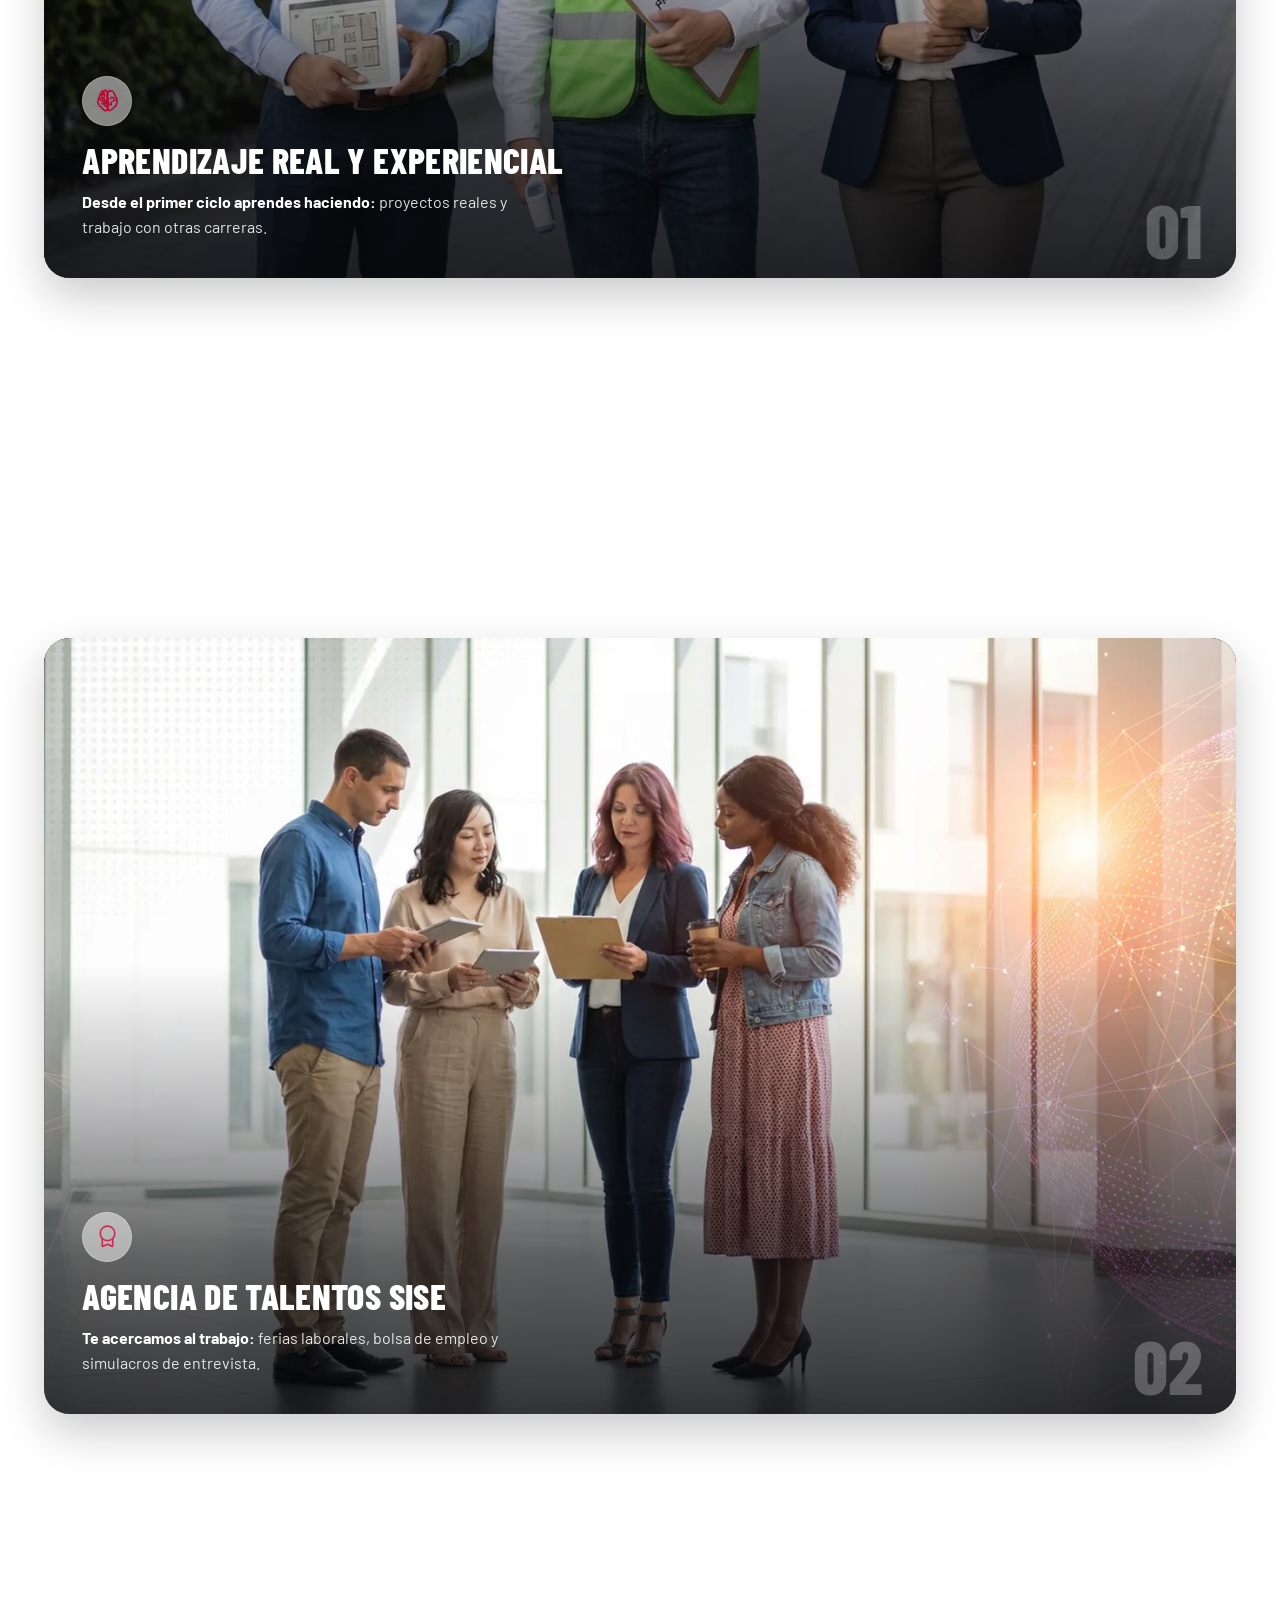
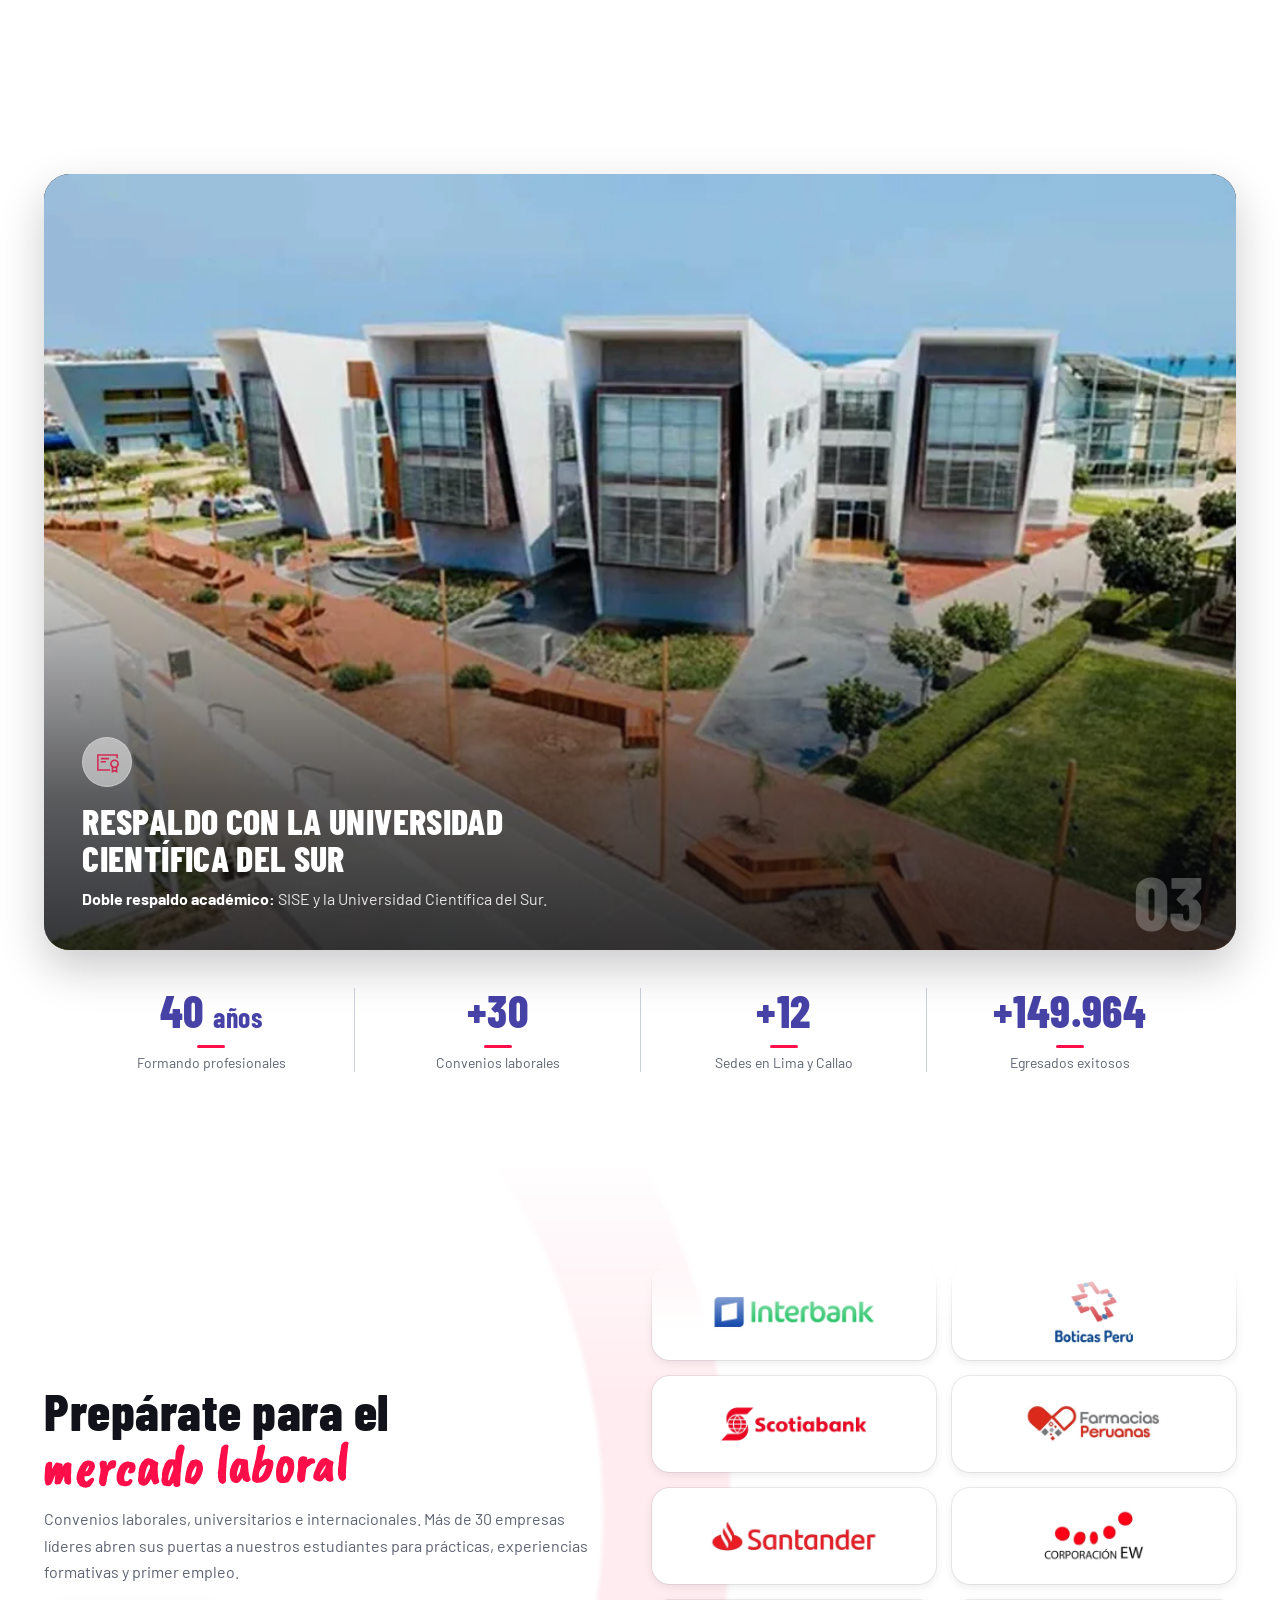
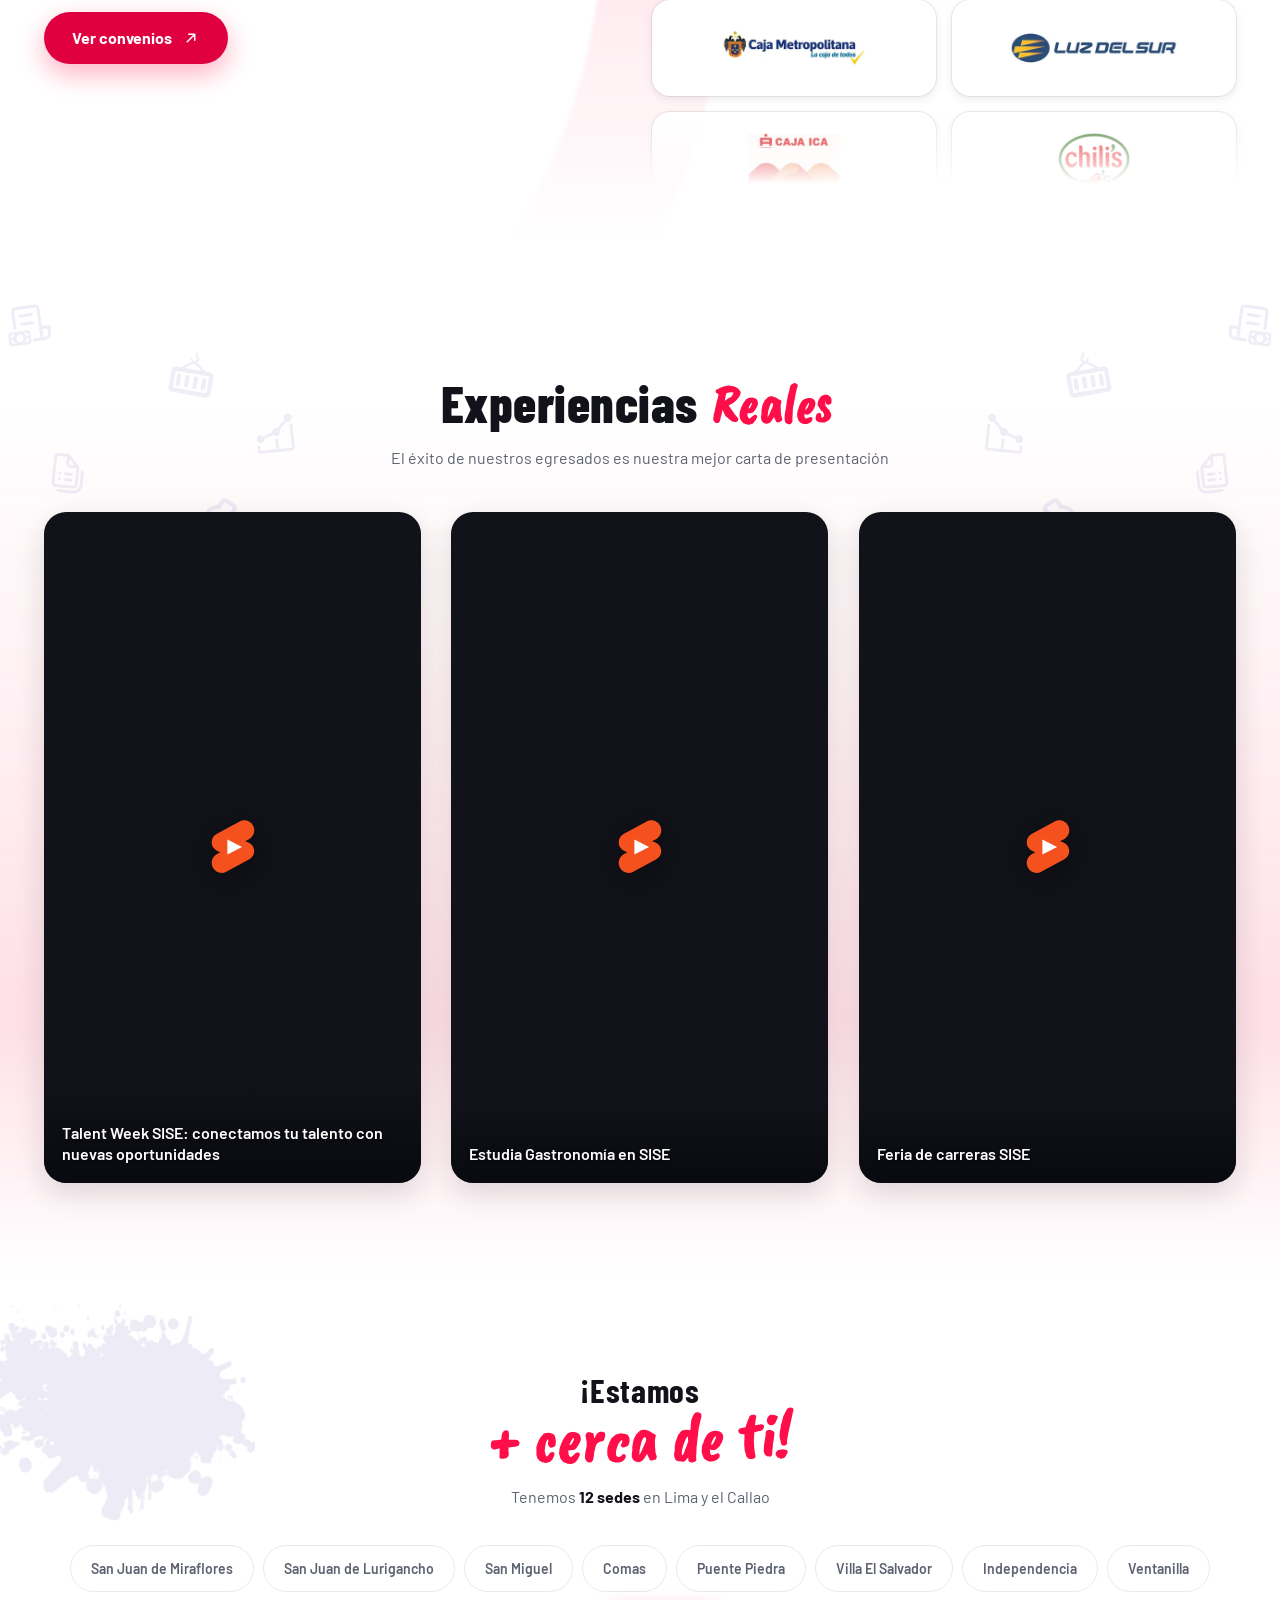
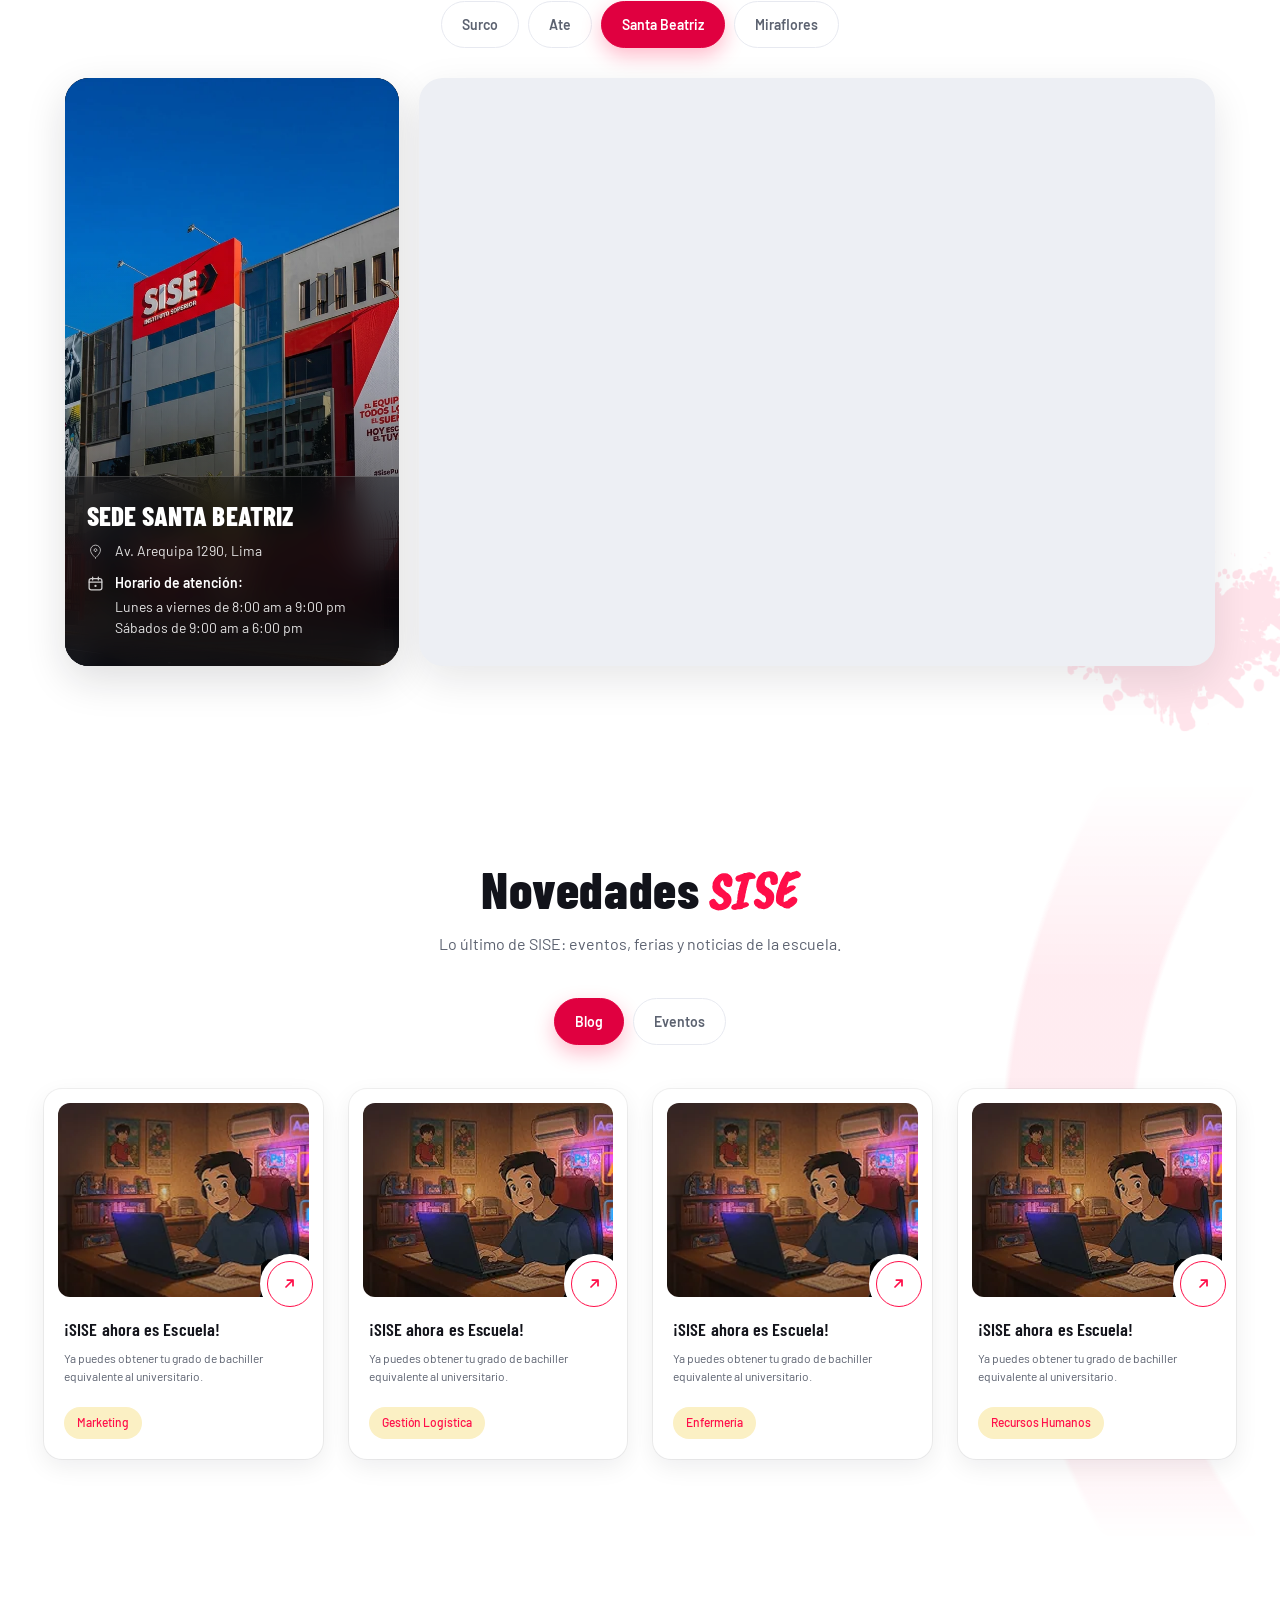
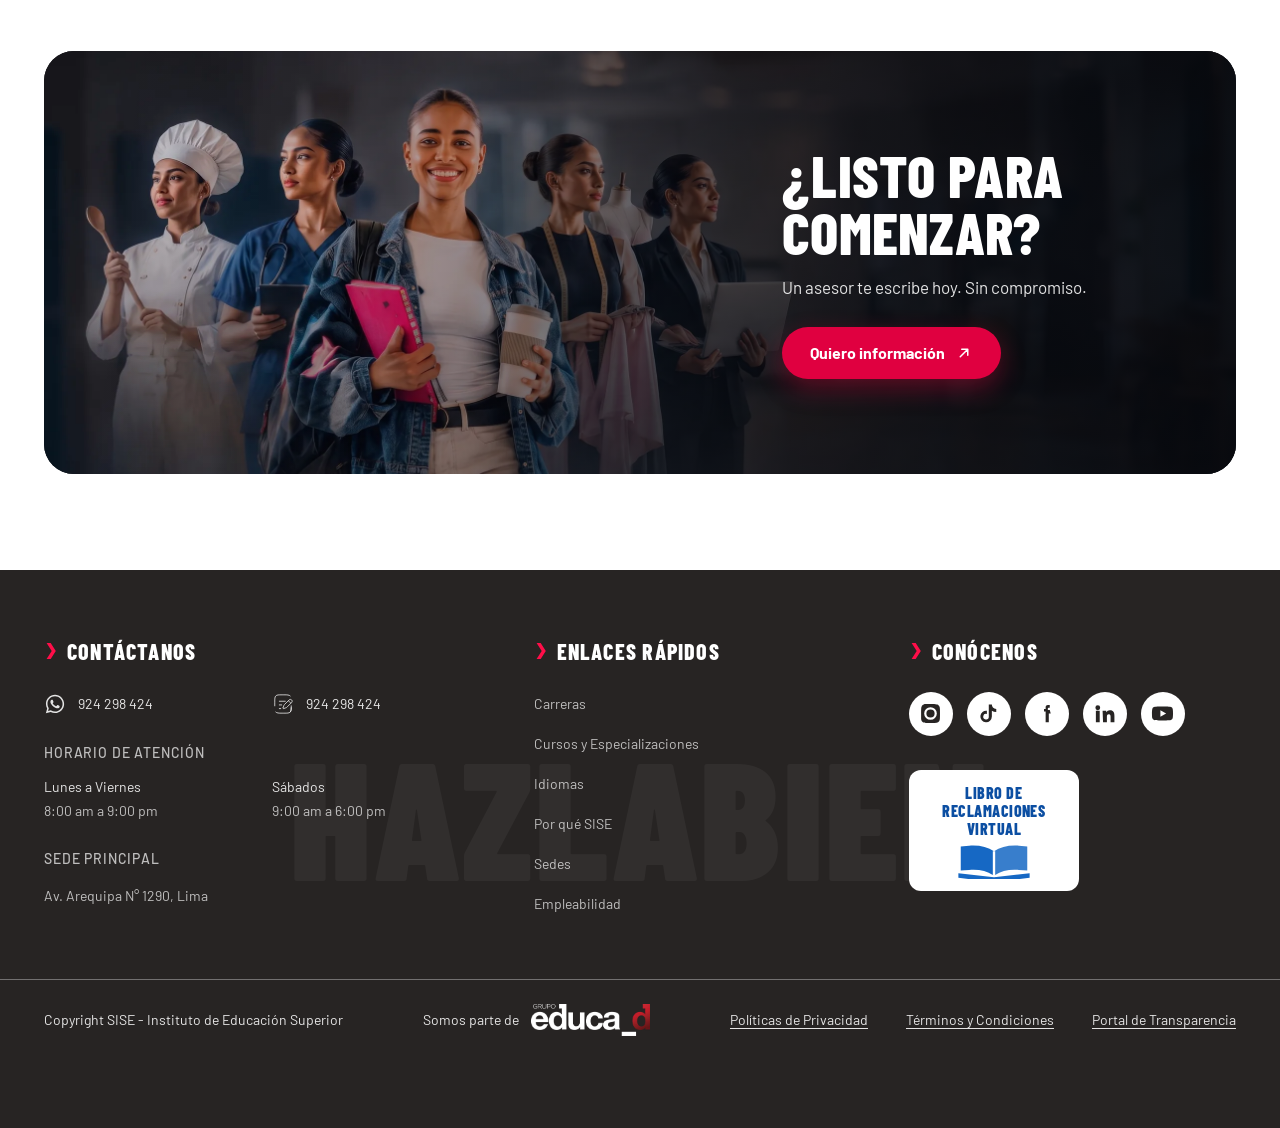
==== commit 01b716e9: "Maqueta fuera de Google: noindex, nofollow en todas las paginas Es un link publico con la marca y lo" ====
--- a/index.html
+++ b/index.html
@@ -2,6 +2,7 @@
 <html lang="es">
 <head>
 <meta charset="UTF-8">
+<meta name="robots" content="noindex, nofollow">
 <meta name="viewport" content="width=device-width, initial-scale=1.0">
 <title>SISE · Instituto Superior — Se estudia como se vive</title>
 <meta name="description" content="Instituto Superior SISE. Más de 24 carreras profesionales semipresenciales y 100% virtuales. 12 sedes en Lima y Callao. 40 años formando profesionales.">
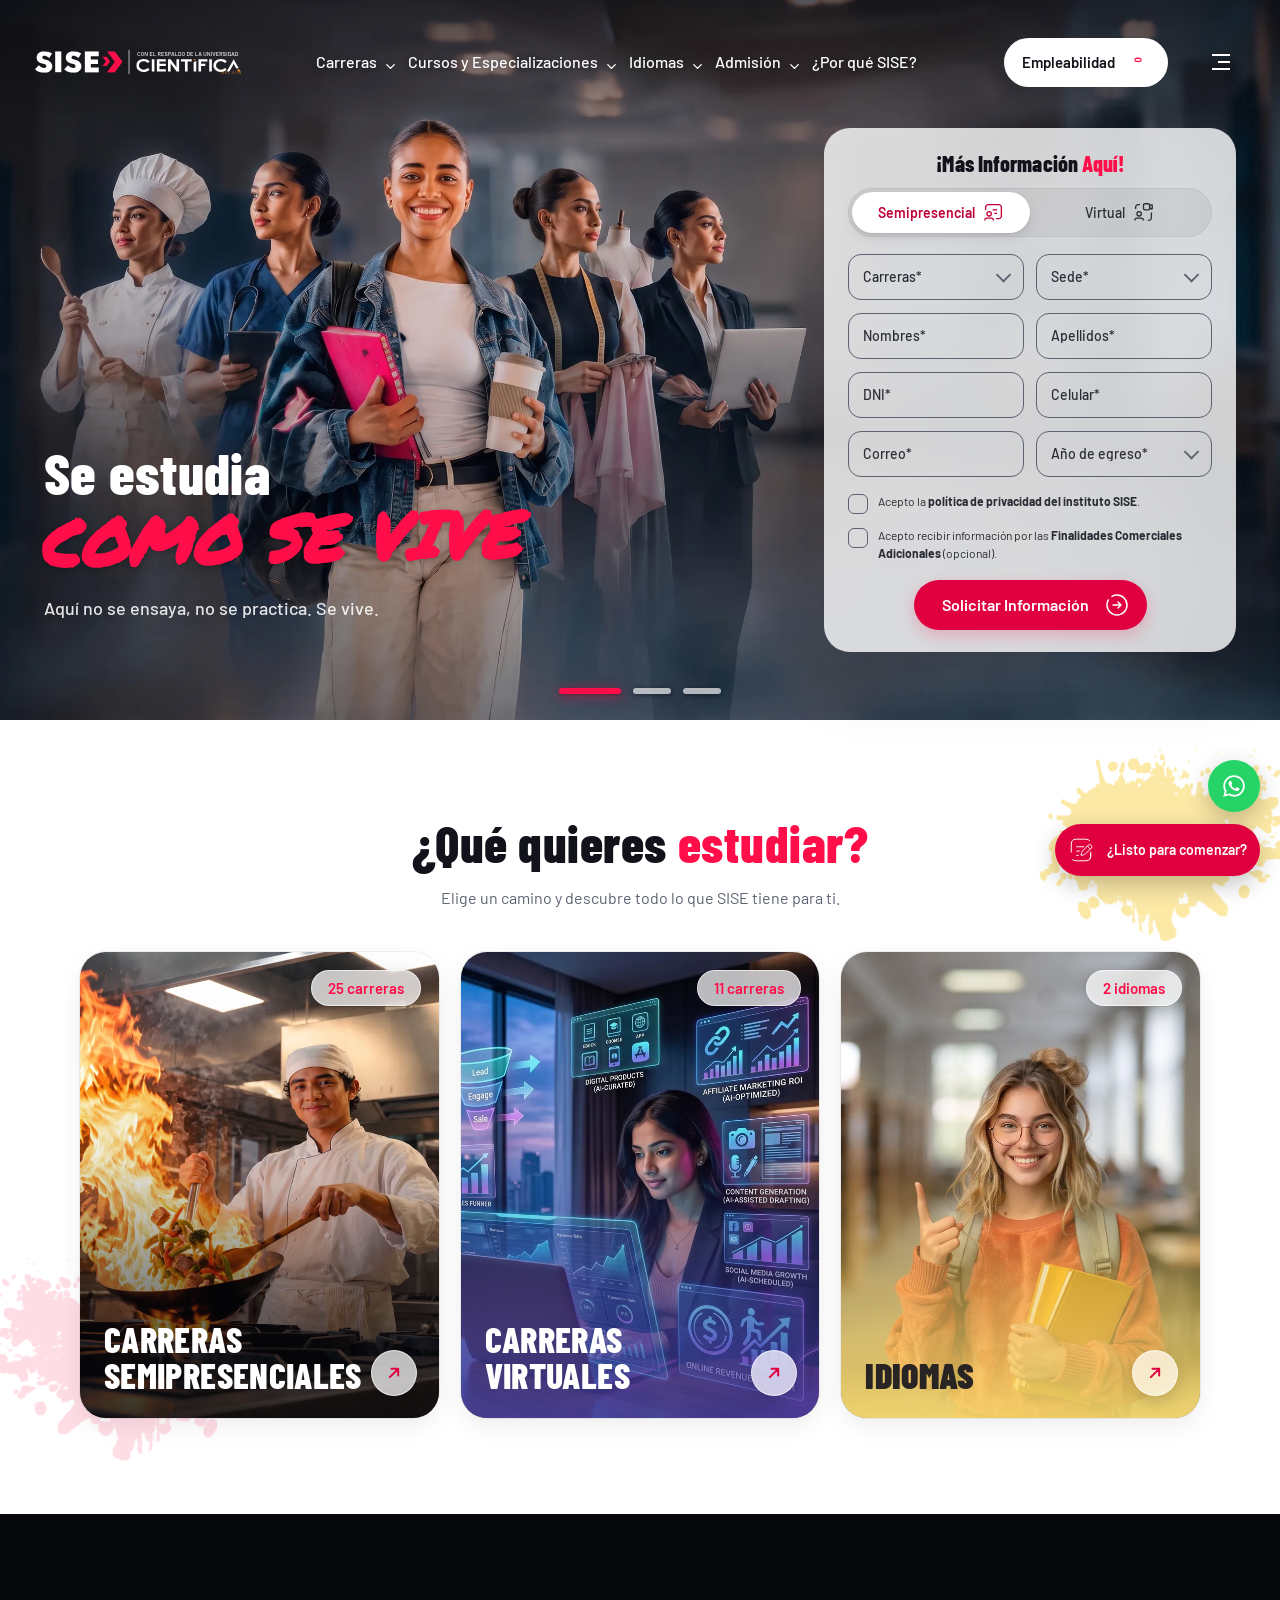
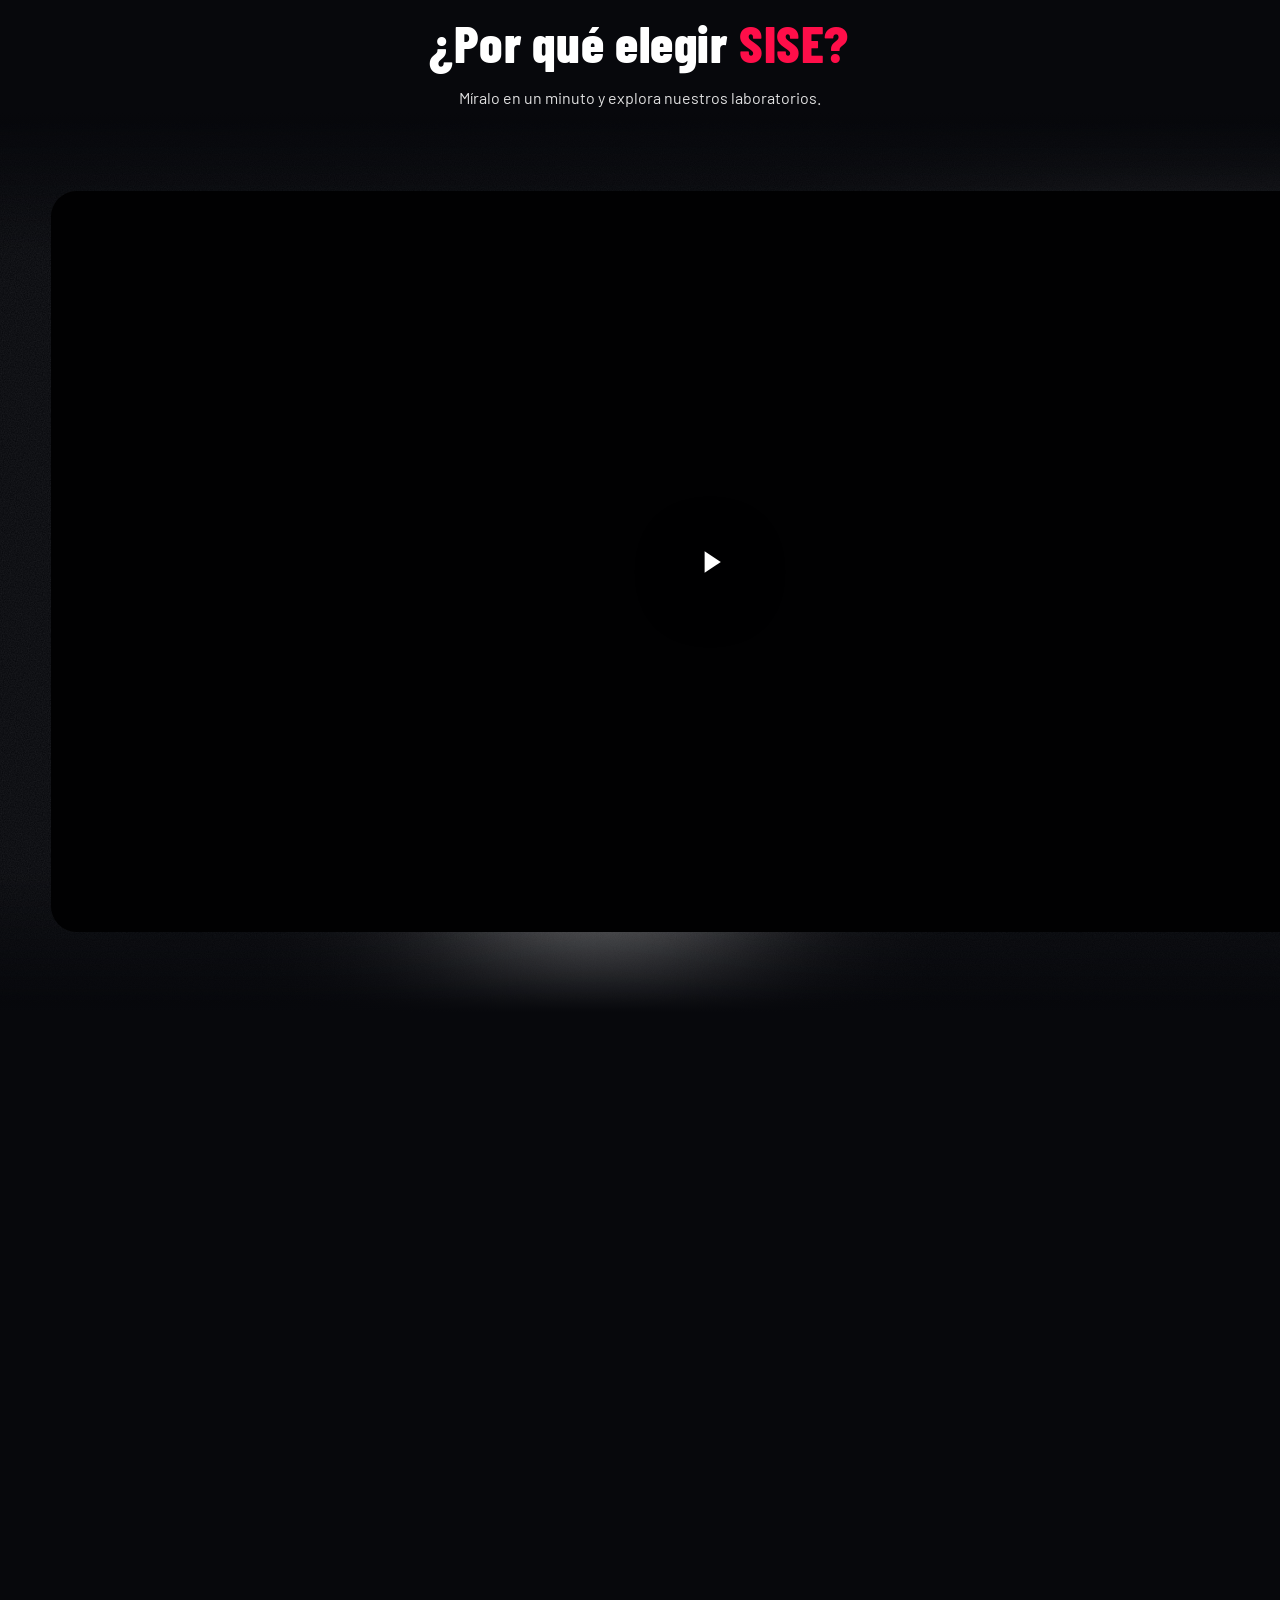
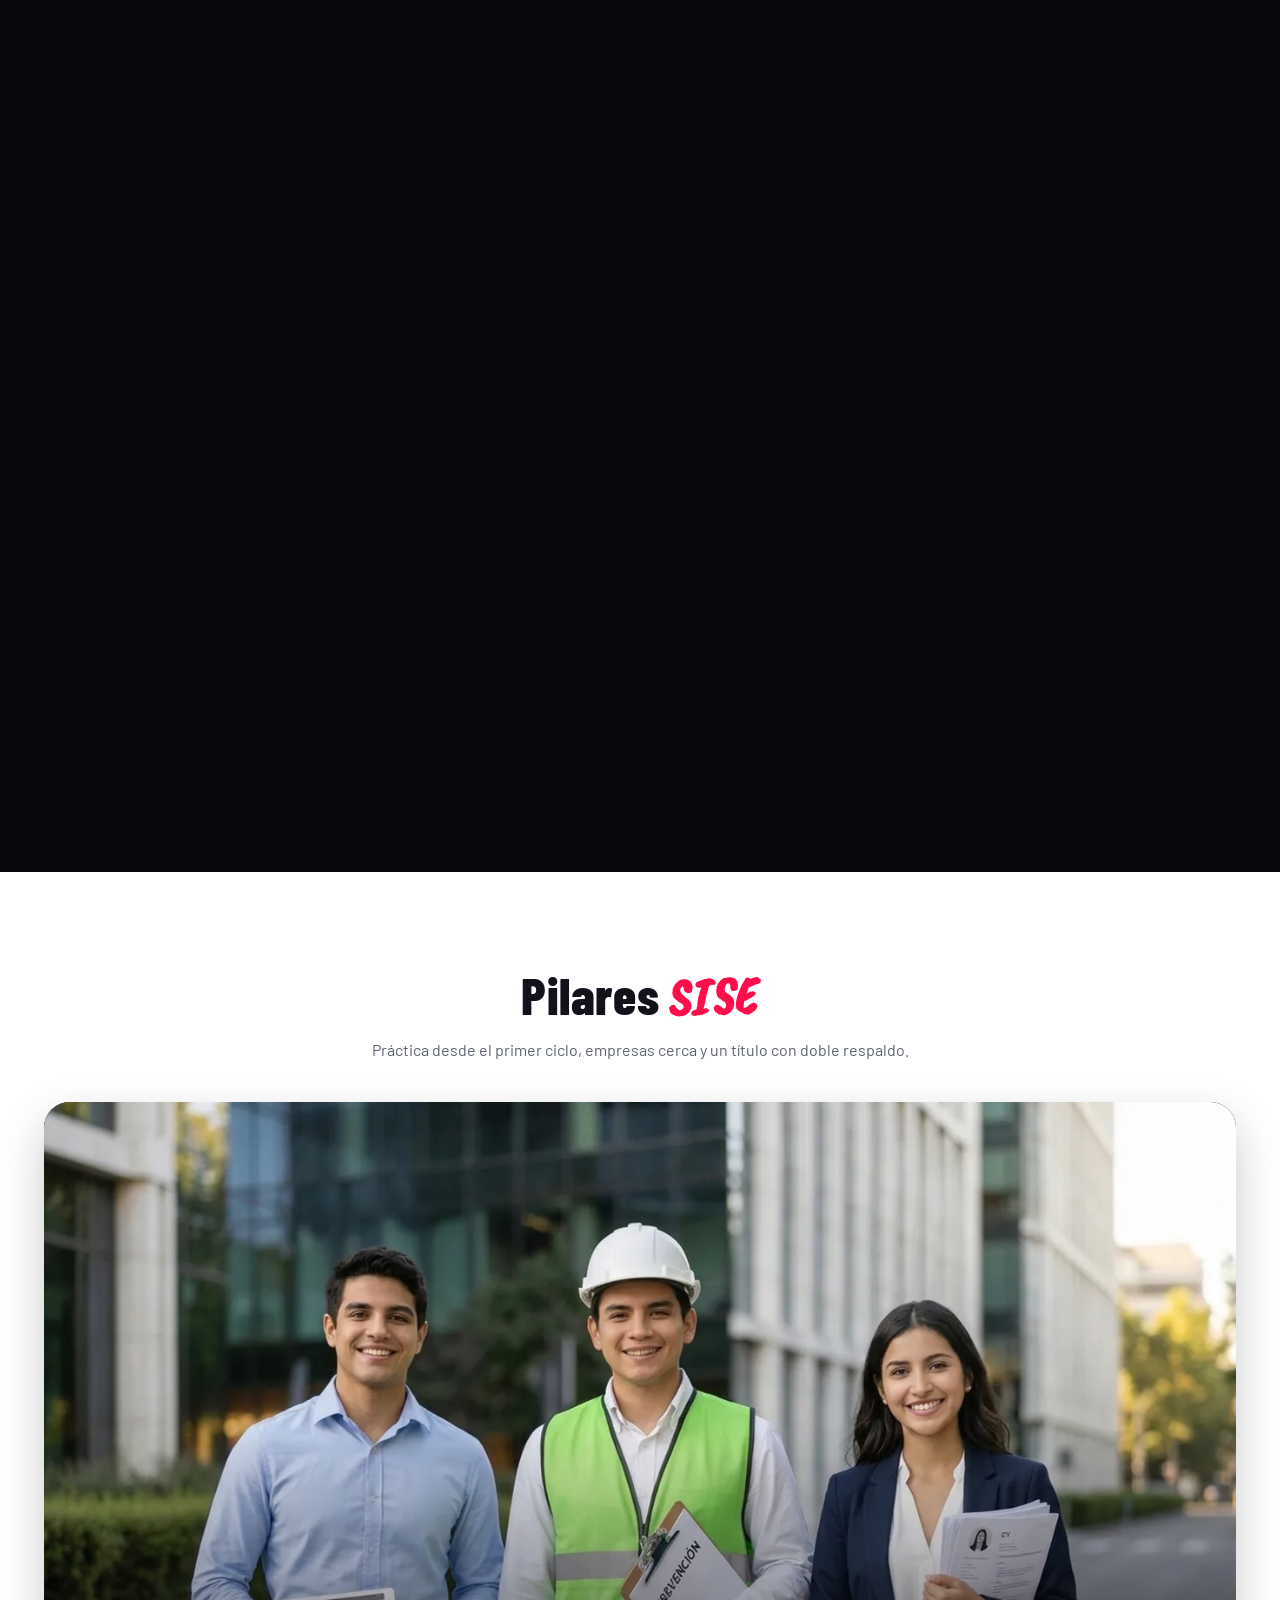
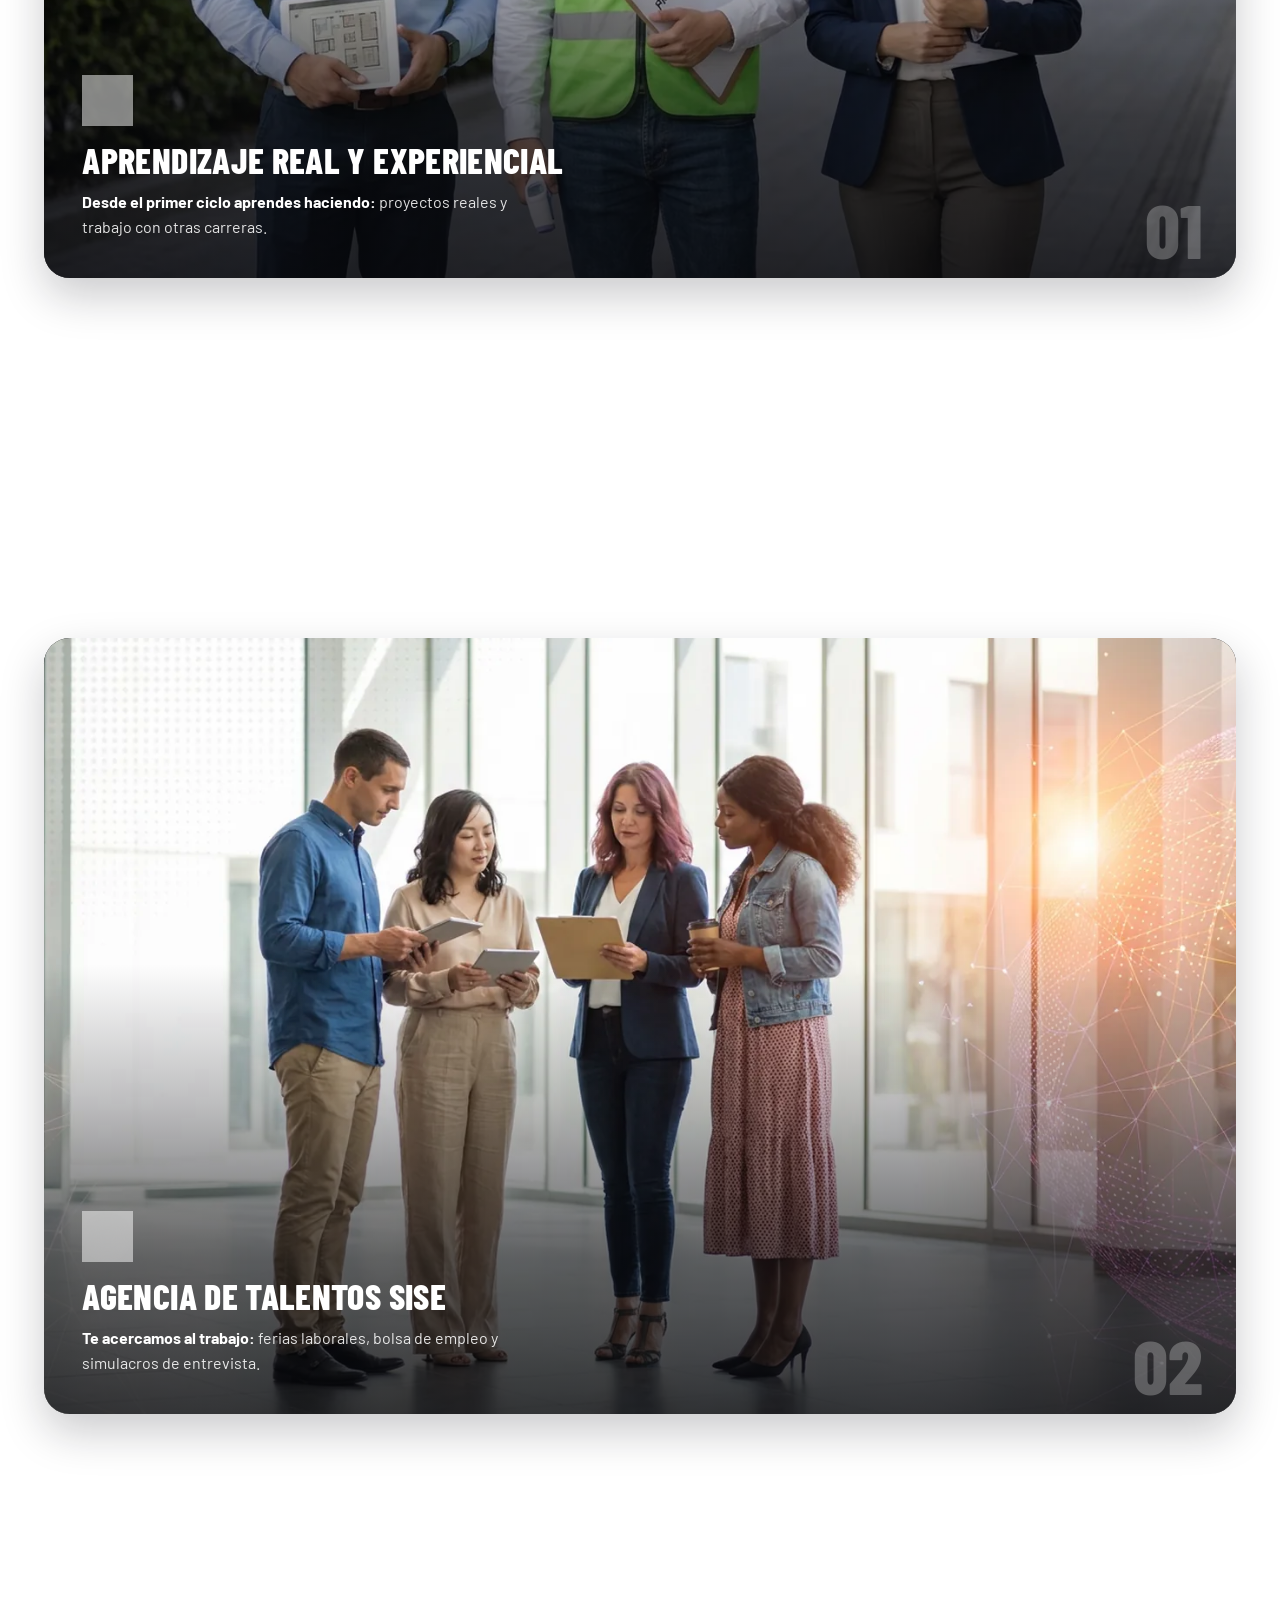
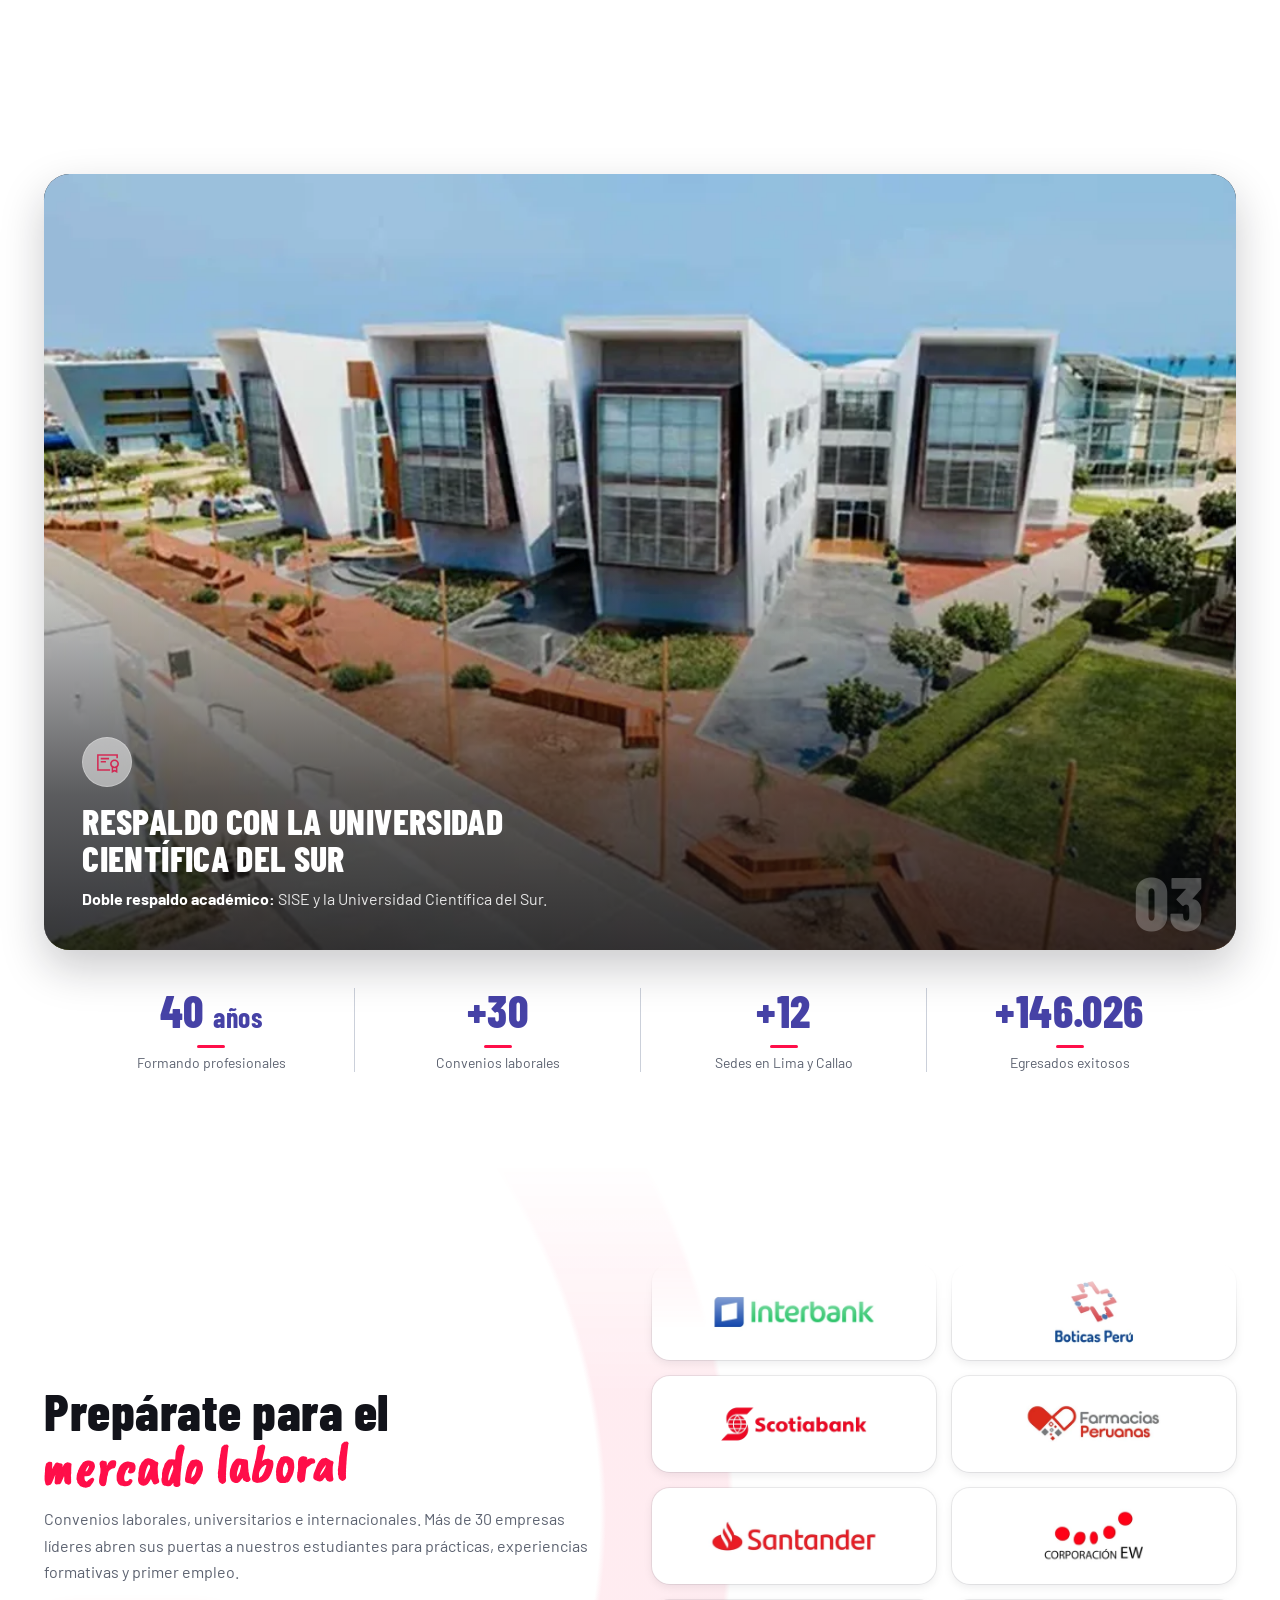
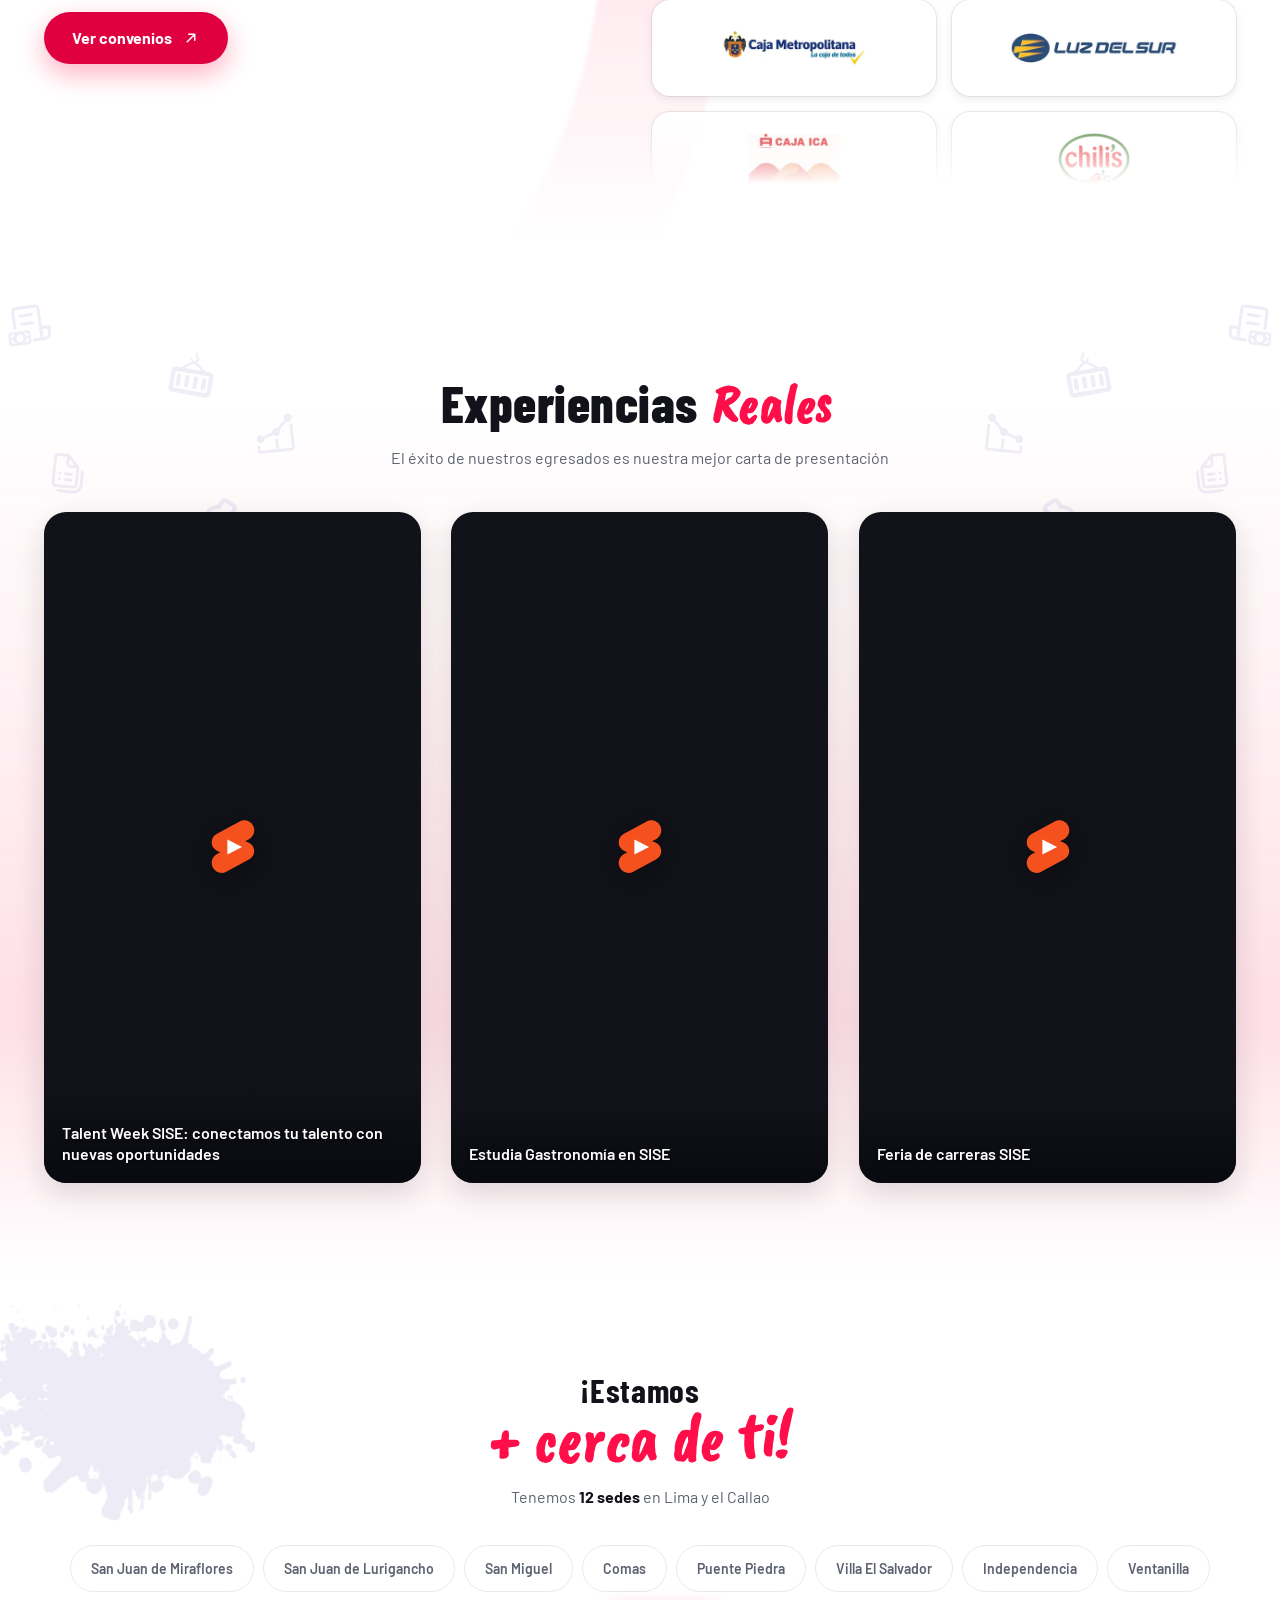
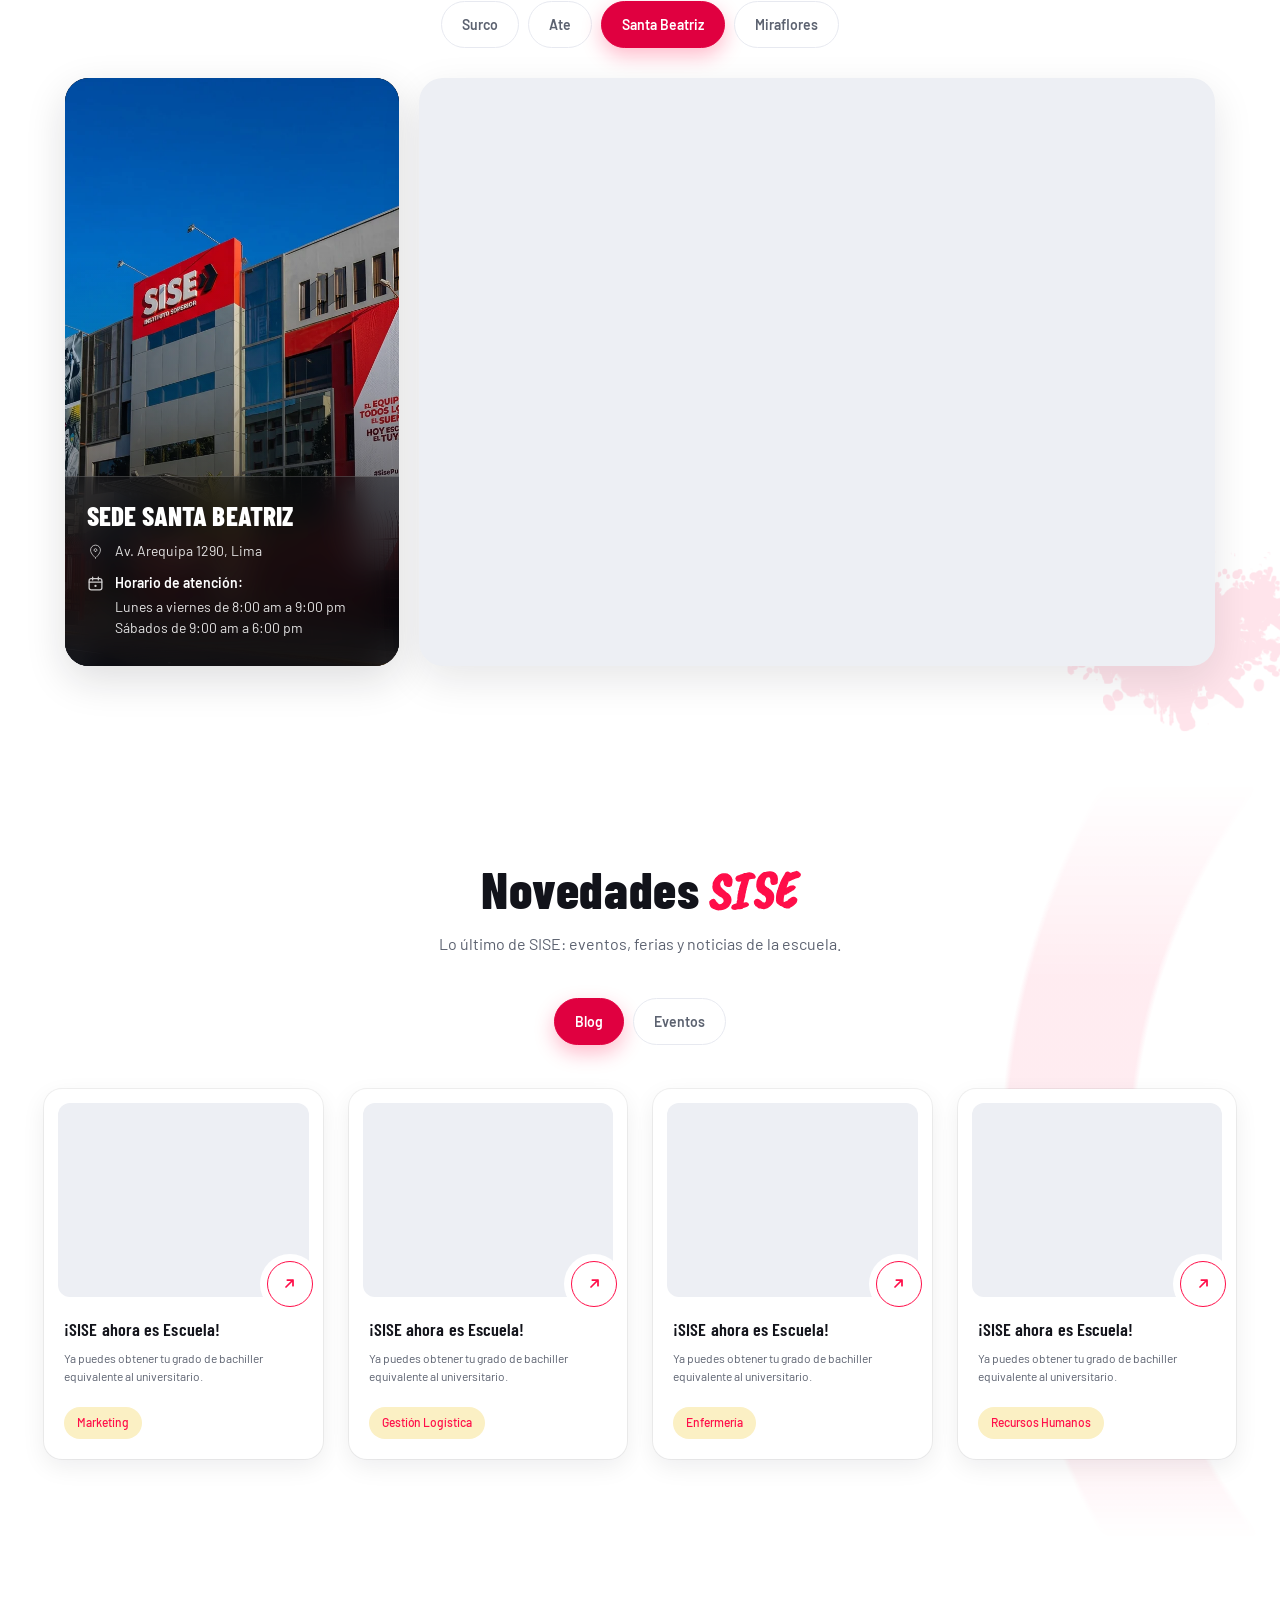
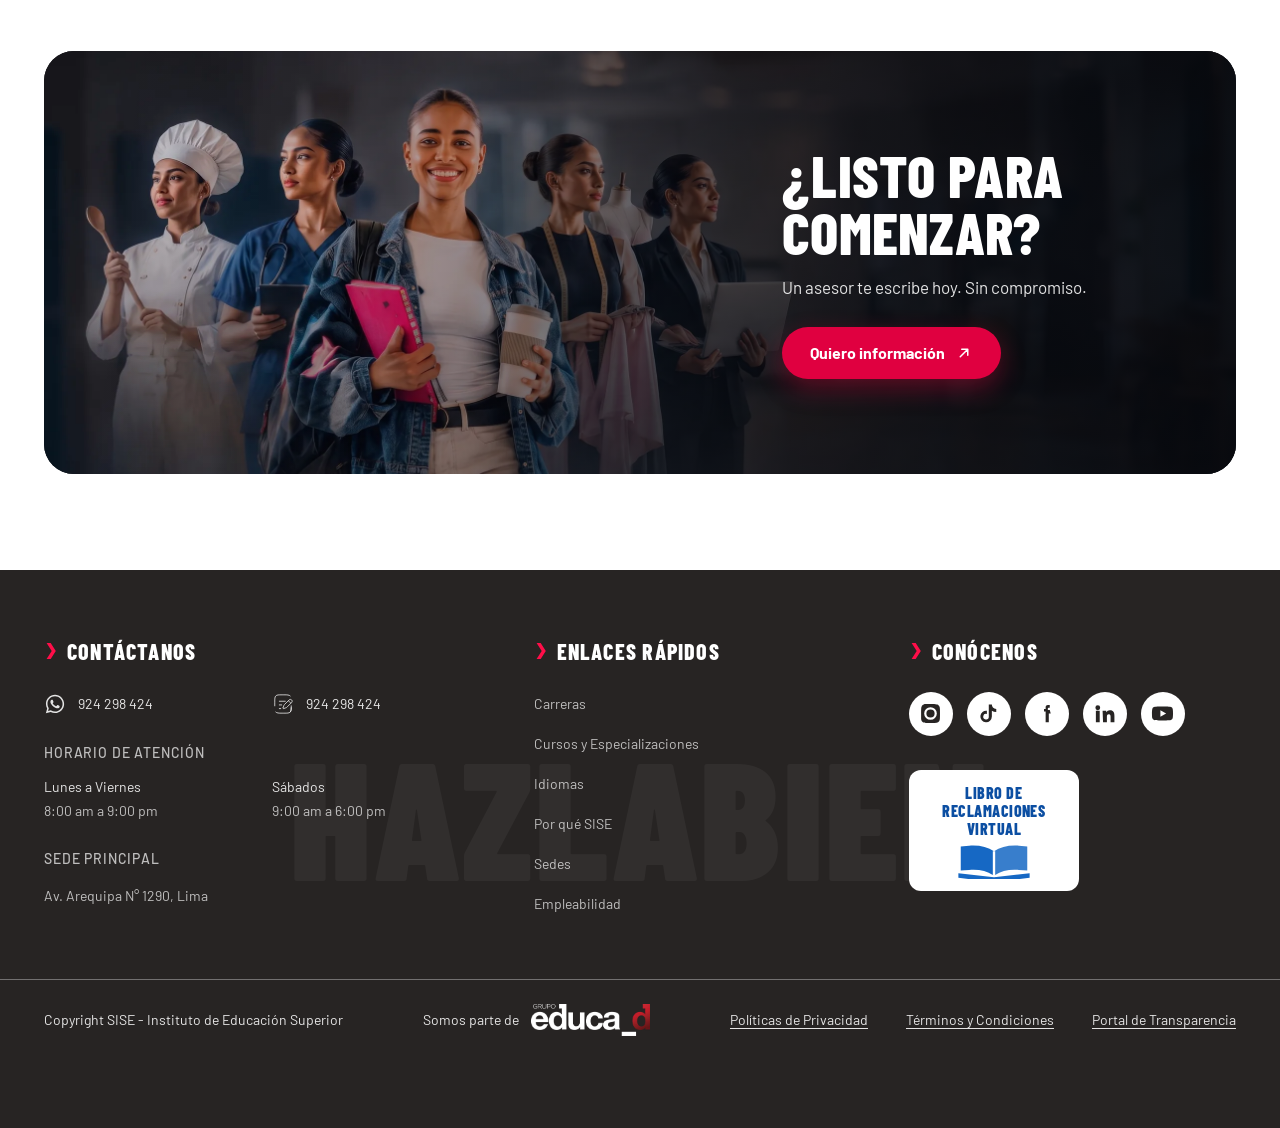
==== commit 6bf76c81: "Internas con el alto de la ficha y tarjetas de Logistica sin Ver cursos - Todas las internas (oferta" ====
--- a/index.html
+++ b/index.html
@@ -8,7 +8,7 @@
 <meta name="description" content="Instituto Superior SISE. Más de 24 carreras profesionales semipresenciales y 100% virtuales. 12 sedes en Lima y Callao. 40 años formando profesionales.">
 <meta name="theme-color" content="#FF0E49">
 
-<link rel="icon" type="image/svg+xml" href="assets/img/favicon.svg?v=796">
+<link rel="icon" type="image/svg+xml" href="assets/img/favicon.svg?v=799">
 <link rel="icon" type="image/png" sizes="32x32" href="assets/img/favicon-32.png">
 <link rel="apple-touch-icon" href="assets/img/apple-touch-icon.png">
 
@@ -19,7 +19,7 @@
 <link rel="preload" as="font" type="font/woff2" crossorigin href="assets/fonts/barlow-400.woff2">
 <link rel="preload" as="font" type="font/woff2" crossorigin href="assets/fonts/barlow-condensed-800.woff2">
 <link rel="preload" as="image" href="assets/img/hero-01.webp?v=3">
-<link rel="stylesheet" href="assets/css/style.css?v=796">
+<link rel="stylesheet" href="assets/css/style.css?v=799">
 </head>
 <body class="inicio">
 
@@ -532,9 +532,9 @@
   </button>
 </div>
 
-<script src="assets/js/icons.js?v=796"></script>
-<script src="assets/js/data.js?v=796"></script>
-<script src="assets/js/crm.js?v=796"></script>
-<script src="assets/js/main.js?v=796"></script>
+<script src="assets/js/icons.js?v=799"></script>
+<script src="assets/js/data.js?v=799"></script>
+<script src="assets/js/crm.js?v=799"></script>
+<script src="assets/js/main.js?v=799"></script>
 </body>
 </html>
--- a/assets/css/style.css
+++ b/assets/css/style.css
@@ -2884,7 +2884,9 @@
 .tienda-hero{
   position:relative;isolation:isolate;overflow:hidden;
   border-radius:clamp(20px,2.4vw,30px);
-  min-height:clamp(380px,38vw,520px);
+  /* El mismo alto que el banner de las demas internas (.car-hero--hub):
+     580 en escritorio. Estuvo en clamp(380px,38vw,520px). */
+  min-height:580px;
   display:flex;align-items:flex-end;
   padding:clamp(28px,3.6vw,56px);
   background:var(--negro) center/cover no-repeat;
@@ -3296,7 +3298,7 @@
   /* Sin proporcion fija: con el titulo en dos lineas, el texto y los
      dos botones apilados, el contenido no cabia y se salia por arriba,
      por debajo de la cabecera. Ahora la caja crece con lo que lleva. */
-  .tienda-hero{min-height:clamp(380px,72vw,460px);aspect-ratio:auto;padding:26px 18px 28px}
+  .tienda-hero{min-height:max(500px,min(540px,76vh));aspect-ratio:auto;padding:26px 18px 28px}
   .tienda-hero::before{
     background:linear-gradient(0deg,rgba(7,8,12,.9),rgba(7,8,12,.42) 54%,rgba(7,8,12,.18));
   }
@@ -3500,8 +3502,8 @@
 
 /* --- Banner: las fotos se relevan --- */
 /* Las capas las crea main.js. Van detras del velo, que es quien
-   sostiene el texto. */
-.car-hero.nos-hero{min-height:660px}
+   sostiene el texto. El alto es el de .car-hero--hub, como en todas las
+   internas (estuvo en 660 y 560 en movil). */
 .nos-hero-capa{
   position:absolute;inset:0;
   background-size:cover;background-position:50% 62%;
@@ -3776,7 +3778,6 @@
   .val-panel{min-height:0}
 }
 @media (max-width:900px){
-  .car-hero.nos-hero{min-height:560px}
   .nos-franja-grid{grid-template-columns:1fr;gap:34px}
 }
 
@@ -4518,31 +4519,22 @@
    concreta que presentar -solo situar al visitante-, asi que la foto no
    necesita tanto sitio y la reja de tarjetas entra antes en pantalla. */
 .car-hero--hub{
-  /* El mismo alto que el banner del inicio: 720 y 500. */
-  min-height:720px;
+  /* El mismo alto que la ficha de carrera, a peticion: las paginas de
+     oferta estaban en 720 (el del inicio) y la ficha en 580, y al pasar
+     de un listado a una carrera el banner cambiaba de tamano. Ahora son
+     uno solo. La ficha bajo de 640 a 560 para que el contenido asomara
+     antes y luego subio a 580 para dar aire a la foto. */
+  min-height:580px;
   /* Anclado abajo y separado del borde: es la altura marcada en el
      diseno, un poco por debajo del centro. Centrado del todo el bloque
      subia demasiado y el pie del banner se quedaba vacio. */
   align-items:flex-end;
 }
-/* En un movil 600px se comen tres cuartos de la pantalla y hay que
-   deslizar para ver la primera carrera, asi que ahi baja. */
+/* En movil sube a 540 solo si cabe en el 76% de la ventana: el
+   max-height no sirve de techo, porque cuando choca con el min-height
+   gana el minimo. En un movil bajito se queda en 500. */
 @media (max-width:900px){
-  /* Techo del 76% de la ventana, como en el inicio: en un movil bajito
-     500px fijos se comen la pantalla entera. */
-  .car-hero--hub{min-height:500px;max-height:76vh}
-}
-/* Ficha de carrera: en escritorio el banner baja a 580px (estuvo en
-   640; se recorto a peticion para que el contenido asome antes). Aqui el
-   banner solo presenta la carrera y debajo espera el contenido con el
-   formulario, asi que conviene que la ficha empiece antes que en las
-   paginas de oferta (720). Se subio de 560 a peticion, para dar mas
-   aire a la foto. En movil sube a 540 solo si cabe en el 76% de la
-   ventana: el max-height no sirve de techo, porque cuando choca con el
-   min-height gana el minimo. En un movil bajito se queda en los 500 de
-   siempre. */
-@media (max-width:900px){
-  .car-hero--ficha{min-height:max(500px,min(540px,76vh))}
+  .car-hero--hub{min-height:max(500px,min(540px,76vh))}
   /* En movil los textos ocupan casi todo el ancho, asi que el velo es
      una franja abajo y no una mancha. Sin el lateral: oscurecia toda la
      mitad izquierda de la foto sin que hubiera texto encima. La franja
@@ -4554,7 +4546,6 @@
   }
 }
 @media (min-width:901px){
-  .car-hero--ficha{min-height:580px}
   /* Velo solo donde hay texto: una mancha abajo a la izquierda, detras
      del titulo, y una franja suave arriba para el menu. El resto de la
      foto queda limpia. El bloque de texto acaba hacia el 40% del ancho
@@ -4564,20 +4555,13 @@
     background:linear-gradient(180deg,rgba(8,9,14,.42) 0%,transparent 24%),
                radial-gradient(ellipse 50% 62% at 12% 80%,rgba(8,9,14,.8) 0%,rgba(8,9,14,.55) 45%,transparent 100%);
   }
-  /* El bloque se apoya en el pie del banner, asi que bajarlo es
-     quitarle relleno por debajo. Va con la clase del bloque delante
-     para pesar mas que el .car-hero--hub de unas lineas mas abajo, que
-     si no le gana por orden y deja los 132px de las paginas de oferta. */
-  .car-hero.car-hero--ficha .car-hero-inner{padding-bottom:88px}
-}
-/* El relleno de abajo es lo que fija la altura del bloque: 114px sobre
-   un banner de 600 deja el texto justo donde lo marca el diseno. En
-   movil el banner mide 360 y ese mismo valor lo pegaria al pie, asi que
-   baja. */
-.car-hero--hub .car-hero-inner{padding-top:0;padding-bottom:132px}
+}
+/* El bloque de texto se apoya en el pie del banner: el relleno de abajo
+   es lo que fija su altura. 88px sobre los 580 del banner; en movil
+   baja a 40 para no pegarlo al centro de la foto. */
+.car-hero--hub .car-hero-inner{padding-top:0;padding-bottom:88px}
 @media (max-width:900px){
-  .car-hero--hub .car-hero-inner{padding-bottom:52px}
-  .car-hero.car-hero--ficha .car-hero-inner{padding-bottom:40px}
+  .car-hero--hub .car-hero-inner{padding-bottom:40px}
 }
 .car-hero--hub .car-hero-title{font-size:clamp(32px,4.4vw,52px)}
 /* En la ficha el velo general es ligero (solo donde hay texto) y el
@@ -4869,23 +4853,29 @@
     mask-composite:intersect;
   }
 }
+/* Tarjetas fijas, sin panel: antes abrian tres cursos al pasar el raton
+   ("Ver cursos"), y se quito a peticion. El detalle de cursos queda en
+   la malla. Al pasar el raton solo suben un poco y ganan sombra. */
 .apr{
-  /* En columna para que el boton estire hasta el alto de la fila: si no,
-     en una fila con una tarjeta mas alta el "Ver cursos" de las otras
-     se quedaba a media altura y no alineaba. */
-  display:flex;flex-direction:column;
   position:relative;border-radius:18px;overflow:hidden;
   background:#fff;border:1px solid rgba(var(--indigo-rgb),.18);
   box-shadow:0 6px 16px rgba(var(--indigo-rgb),.07);
   transition:transform .4s var(--ease),box-shadow .4s var(--ease),border-color .4s var(--ease);
 }
-.apr-btn{
-  position:relative;
+@media (hover:hover) and (pointer:fine){
+  .apr:hover{
+    transform:translateY(-4px);border-color:rgba(var(--indigo-rgb),.28);
+    box-shadow:0 18px 40px rgba(var(--indigo-rgb),.16),0 4px 10px rgba(var(--indigo-rgb),.06);
+  }
+}
+@media (prefers-reduced-motion:reduce){
+  .apr{transition:none}
+  .apr:hover{transform:none}
+}
+.apr-cuerpo{
   display:flex;flex-direction:column;align-items:flex-start;gap:8px;
-  flex:1 0 auto;width:100%;min-height:214px;padding:22px 20px 18px;
-  background:none;border:0;font:inherit;color:inherit;text-align:left;cursor:pointer;
-}
-.apr-btn:focus-visible{outline:2px solid var(--apr);outline-offset:-5px;border-radius:18px}
+  height:100%;padding:22px 20px 22px;
+}
 /* Icono suelto y grande, sin baldosa: con ella eran dos marcos (la
    tarjeta y la baldosa) y el dibujo se quedaba en 30px. Asi el
    amarillo del duotono es lo que da color a la tarjeta. */
@@ -4899,7 +4889,6 @@
    icons.js guarda el relleno amarillo para los demas sitios; aqui solo
    se oculta. Textos y botones de las cards siguen en indigo. */
 .apr-ico [fill="#FAD44F"],
-.apr-cab-ico [fill="#FAD44F"],
 .rol-ico [fill="#FAD44F"]{fill:none}
 /* Barlow normal en seminegra, no la condensada: en condensada a 21px y
    en negra pesaba mas que "Que aprenderas" (condensada 600 a 28px), que
@@ -4914,106 +4903,6 @@
 .apr-cert{color:var(--ink-2)}
 .apr-cert-k{font-weight:600;color:var(--muted)}
 .apr-cert-k::after{content:':'}
-.apr-mas{
-  display:inline-flex;align-items:center;gap:7px;margin-top:auto;padding-top:8px;
-  font-size:13px;font-weight:700;letter-spacing:.02em;color:var(--apr);
-}
-/* La flecha de los botones del sitio (la diagonal de "Ver convenios"),
-   en blanco sobre el circulo indigo, en lugar del "+". */
-.apr-mas::after{
-  content:'';display:block;width:22px;height:22px;border-radius:50%;
-  background:var(--apr) url("data:image/svg+xml,%3Csvg xmlns='http://www.w3.org/2000/svg' viewBox='0 0 24 24' fill='none' stroke='white' stroke-width='2.4' stroke-linecap='round' stroke-linejoin='round'%3E%3Cpath d='M7 17 17 7m0 0H9m8 0v8'/%3E%3C/svg%3E") center/13px no-repeat;
-  transition:transform .35s var(--ease);
-}
-/* El panel calca el relleno de la tarjeta (22/20, menos los 3px del
-   filete de arriba) y su cabecera lleva el icono al mismo tamano y en el
-   mismo sitio que la tarjeta. Entra solo fundido, sin desplazarse: asi
-   el icono no cambia de tamano ni se mueve al pasar el raton, solo
-   aparecen los cursos a su alrededor. */
-.apr-cursos{
-  position:absolute;inset:0;overflow:auto;padding:19px 20px 18px;cursor:pointer;
-  background:#F4F3FB;color:var(--ink-2);
-  border-top:3px solid var(--apr);
-  opacity:0;visibility:hidden;
-  transition:opacity .45s var(--apr-curva),visibility 0s linear .45s;
-}
-/* Entrada escalonada del contenido del panel: primero el fondo, luego
-   cabecera, rotulo, cada curso y el enlace, con 40ms entre uno y otro y
-   despues de que el texto de la tarjeta se haya ido (160ms), para que
-   los dos titulos no coincidan a medio fundido. Solo
-   4px de recorrido. El icono de la cabecera no entra aparte: funde
-   con el fondo del panel mientras el de la tarjeta sigue debajo, y la
-   suma se ve fija; con su propia espera parpadeaba a medio camino.
-   --apr-espera la pone el hover (150ms) para no abrir al cruzar. */
-.apr{--apr-espera:0s;--apr-curva:cubic-bezier(.22,.61,.36,1)}
-.apr-cab-t,.apr-k,.apr-cursos li,.apr-malla{
-  opacity:0;transition:opacity .3s var(--apr-curva),transform .45s var(--apr-curva);
-}
-.apr-k,.apr-cursos li,.apr-malla{transform:translateY(4px)}
-/* Lo de la tarjeta se va mientras entra el panel: sin esto, durante el
-   fundido se veian dos textos superpuestos y el cambio se leia brusco. */
-.apr-t,.apr-d,.apr-meta,.apr-mas{transition:opacity .35s var(--apr-curva)}
-.apr.is-open .apr-t,.apr.is-open .apr-d,.apr.is-open .apr-meta,.apr.is-open .apr-mas{opacity:0;transition-duration:.16s}
-.apr.is-open .apr-cab-t,.apr.is-open .apr-k,.apr.is-open .apr-cursos li,.apr.is-open .apr-malla{opacity:1;transform:none}
-.apr.is-open .apr-cab-t{transition-delay:calc(var(--apr-espera) + .16s)}
-.apr.is-open .apr-k{transition-delay:calc(var(--apr-espera) + .2s)}
-.apr.is-open .apr-cursos li:nth-child(1){transition-delay:calc(var(--apr-espera) + .24s)}
-.apr.is-open .apr-cursos li:nth-child(2){transition-delay:calc(var(--apr-espera) + .28s)}
-.apr.is-open .apr-cursos li:nth-child(3){transition-delay:calc(var(--apr-espera) + .32s)}
-.apr.is-open .apr-malla{transition-delay:calc(var(--apr-espera) + .36s)}
-.apr-cab{
-  display:flex;align-items:center;gap:12px;padding-right:22px;
-  font-family:'Barlow',sans-serif;font-weight:600;font-size:16px;line-height:1.25;color:var(--ink);
-}
-.apr-cab-ico{display:block;flex:none;width:46px;height:46px;margin-left:-2px;color:var(--red)}
-.apr-cab-ico svg{width:100%;height:100%;display:block}
-.apr-k{margin-top:12px;font-size:11.5px;font-weight:700;letter-spacing:.14em;text-transform:uppercase;color:var(--apr)}
-.apr-cursos ul{list-style:none;margin:8px 0 0;padding:0;display:grid;gap:7px}
-.apr-cursos li{position:relative;padding-left:16px;font-size:14.5px;line-height:1.35;font-weight:500;color:var(--ink-2)}
-.apr-cursos li::before{
-  content:'';position:absolute;left:0;top:.5em;width:6px;height:6px;
-  border-radius:50%;background:var(--apr);
-}
-/* Abierta con toque o teclado: lleva aspa para que se vea como cerrarla
-   (con el raton basta con salir de la tarjeta). */
-.apr-malla{
-  display:inline-flex;align-items:center;gap:6px;margin-top:14px;
-  font-size:13px;font-weight:700;color:var(--apr);text-decoration:underline;
-  text-decoration-color:rgba(var(--indigo-rgb),.35);text-underline-offset:3px;
-}
-.apr-malla::after{content:'\2192';transition:transform .2s var(--ease)}
-.apr-malla:hover{text-decoration-color:currentColor}
-.apr-malla:hover::after{transform:translateX(3px)}
-.apr.is-open .apr-cursos::after{
-  content:'\00d7';position:absolute;top:14px;right:16px;font-size:24px;line-height:1;color:var(--muted);
-}
-.apr.is-open .apr-cursos{
-  opacity:1;visibility:visible;
-  transition:opacity .45s var(--apr-curva) var(--apr-espera),visibility 0s linear var(--apr-espera);
-}
-/* Hover suave, a peticion: la tarjeta sube solo 2px en medio segundo,
-   el borde y la sombra apenas se avivan, el contenido de la tarjeta se
-   desvanece mientras el panel funde y su contenido entra escalonado.
-   Al salir se deshace sin espera. Mismas reglas que .is-open (toque y
-   teclado), repetidas para :hover con la espera de 150ms. */
-@media (hover:hover) and (pointer:fine){
-  .apr{transition:transform .5s var(--apr-curva),box-shadow .5s var(--apr-curva),border-color .5s var(--apr-curva)}
-  .apr:hover{--apr-espera:.15s;transform:translateY(-2px);border-color:rgba(var(--indigo-rgb),.3);box-shadow:0 12px 26px rgba(var(--indigo-rgb),.09)}
-  .apr:hover .apr-cursos{
-    opacity:1;visibility:visible;
-    transition:opacity .45s var(--apr-curva) var(--apr-espera),visibility 0s linear var(--apr-espera);
-  }
-  .apr:hover .apr-t,.apr:hover .apr-d,.apr:hover .apr-meta,.apr:hover .apr-mas{
-    opacity:0;transition-duration:.16s;transition-delay:var(--apr-espera);
-  }
-  .apr:hover .apr-cab-t,.apr:hover .apr-k,.apr:hover .apr-cursos li,.apr:hover .apr-malla{opacity:1;transform:none}
-  .apr:hover .apr-cab-t{transition-delay:calc(var(--apr-espera) + .16s)}
-  .apr:hover .apr-k{transition-delay:calc(var(--apr-espera) + .2s)}
-  .apr:hover .apr-cursos li:nth-child(1){transition-delay:calc(var(--apr-espera) + .24s)}
-  .apr:hover .apr-cursos li:nth-child(2){transition-delay:calc(var(--apr-espera) + .28s)}
-  .apr:hover .apr-cursos li:nth-child(3){transition-delay:calc(var(--apr-espera) + .32s)}
-  .apr:hover .apr-malla{transition-delay:calc(var(--apr-espera) + .36s)}
-}
 /* Movil: slider horizontal con imanes (scroll-snap), a peticion. Cada
    tarjeta ocupa el 80% del ancho y la siguiente asoma por la derecha:
    ese borde es lo que dice "hay mas, desliza" sin flechas. Las tarjetas
@@ -5032,9 +4921,7 @@
   }
   .apr-grid::-webkit-scrollbar{display:none}
   .apr{scroll-snap-align:start}
-  .apr-btn{min-height:0;padding:20px 18px 16px}
-  /* Mismo relleno que la tarjeta para que el icono no salte al abrir */
-  .apr-cursos{padding:17px 18px 14px}
+  .apr-cuerpo{padding:20px 18px}
 }
 .apr-puntos{display:none}
 @media (max-width:600px){
@@ -5051,12 +4938,6 @@
     transition:width .25s var(--ease),background .25s var(--ease);
   }
   .apr-punto.is-on::before{width:20px;background:var(--apr,var(--indigo))}
-}
-@media (prefers-reduced-motion:reduce){
-  .apr,.apr-cursos,.apr-cab-t,.apr-k,.apr-cursos li,.apr-malla,
-  .apr-t,.apr-d,.apr-meta,.apr-mas{transition:none!important}
-  .apr-k,.apr-cursos li,.apr-malla{transform:none}
-  .apr.is-open .apr-cursos{animation:none}
 }
 
 /* ---------- Jerarquia de titulos de la ficha ----------
@@ -5738,14 +5619,6 @@
 .malla-ciclo li[data-t="exp"]{--tono:var(--red)}
 .malla-ciclo li[data-t="emp"]{--tono:var(--terciario)}
 .malla-ciclo li[data-t="esp"]{--tono:var(--indigo)}
-/* Cursos senalados desde "Ver en la malla" (main.js): fondo indigo
-   suave que entra y se va, para que el ojo los encuentre en el ano. */
-.malla-ciclo li{border-radius:4px}
-.malla-ciclo li.is-destacado{animation:mallaDestaca 2.8s var(--ease)}
-@keyframes mallaDestaca{
-  0%,70%{background:rgba(var(--indigo-rgb),.13);box-shadow:0 0 0 4px rgba(var(--indigo-rgb),.13)}
-  100%{background:transparent;box-shadow:0 0 0 4px transparent}
-}
 .malla-soon{color:var(--muted);font-size:14px}
 
 /* ---------- Certificaciones ---------- */
